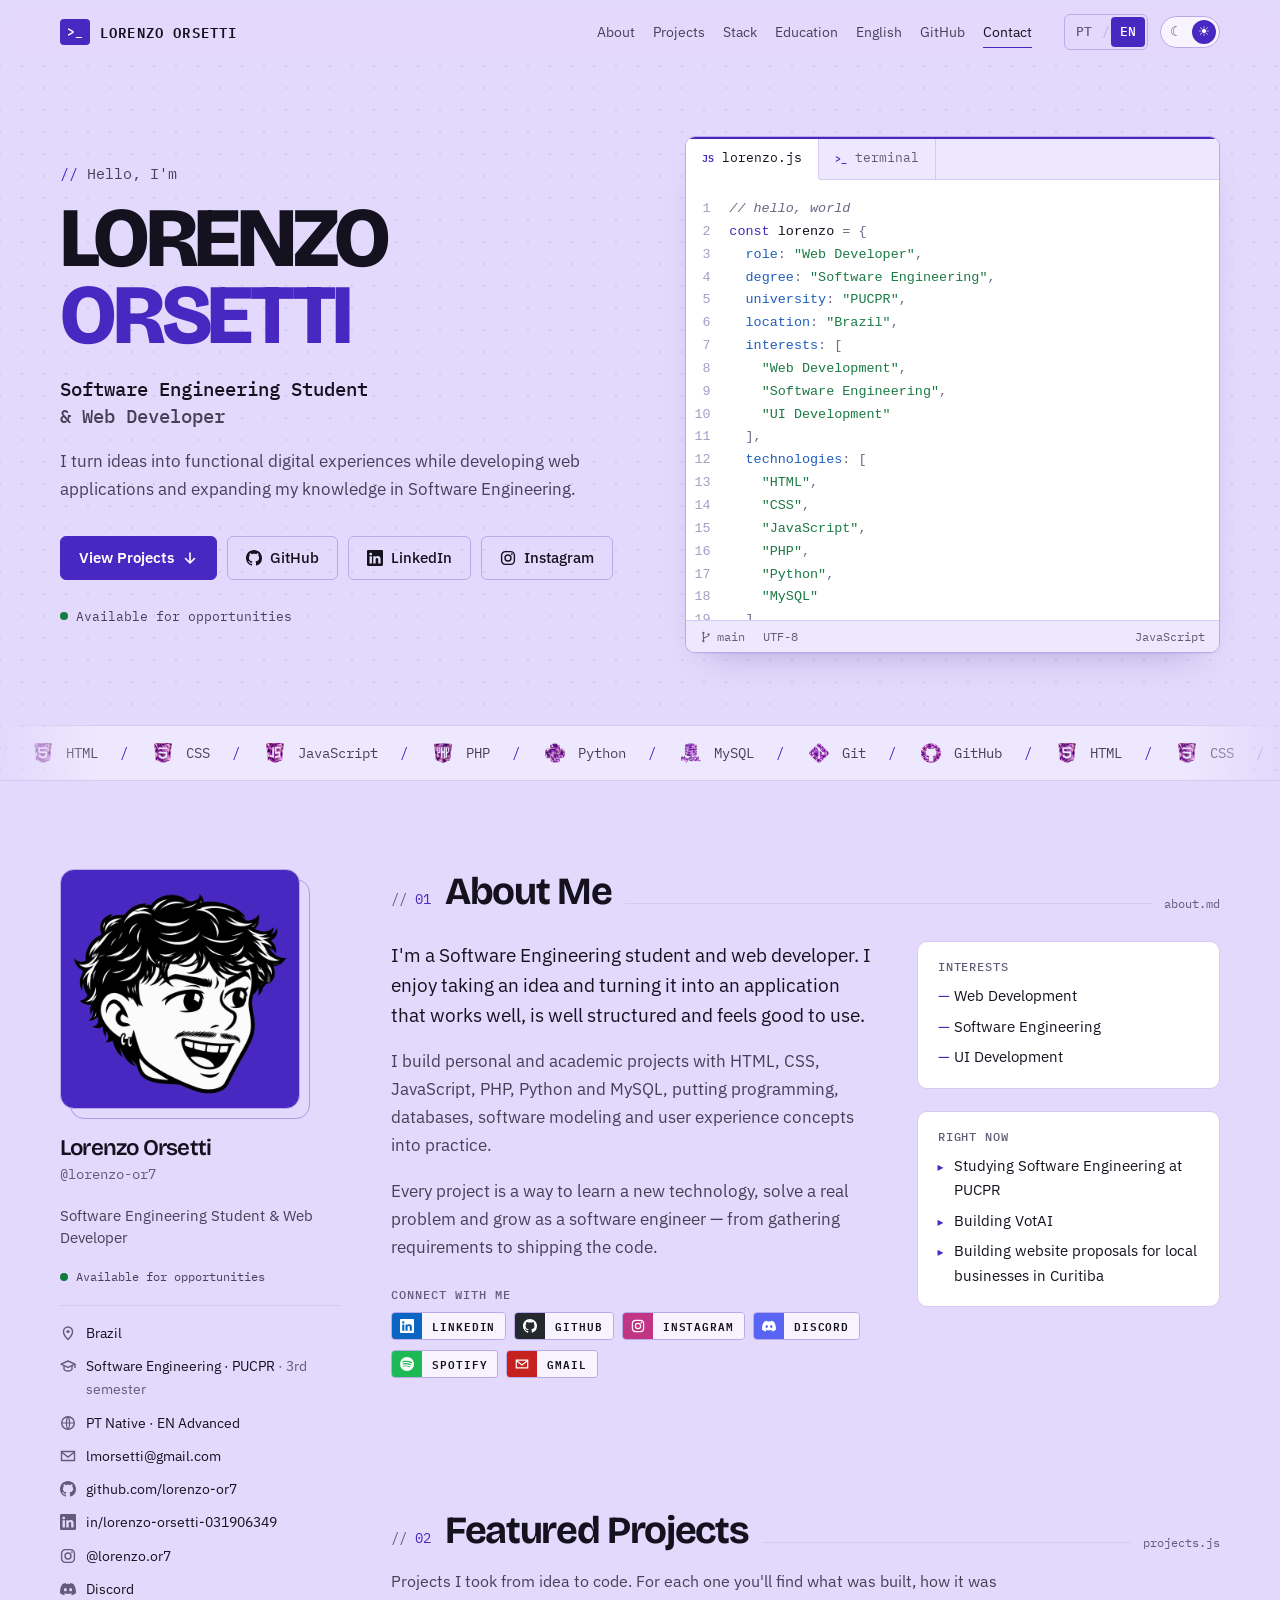
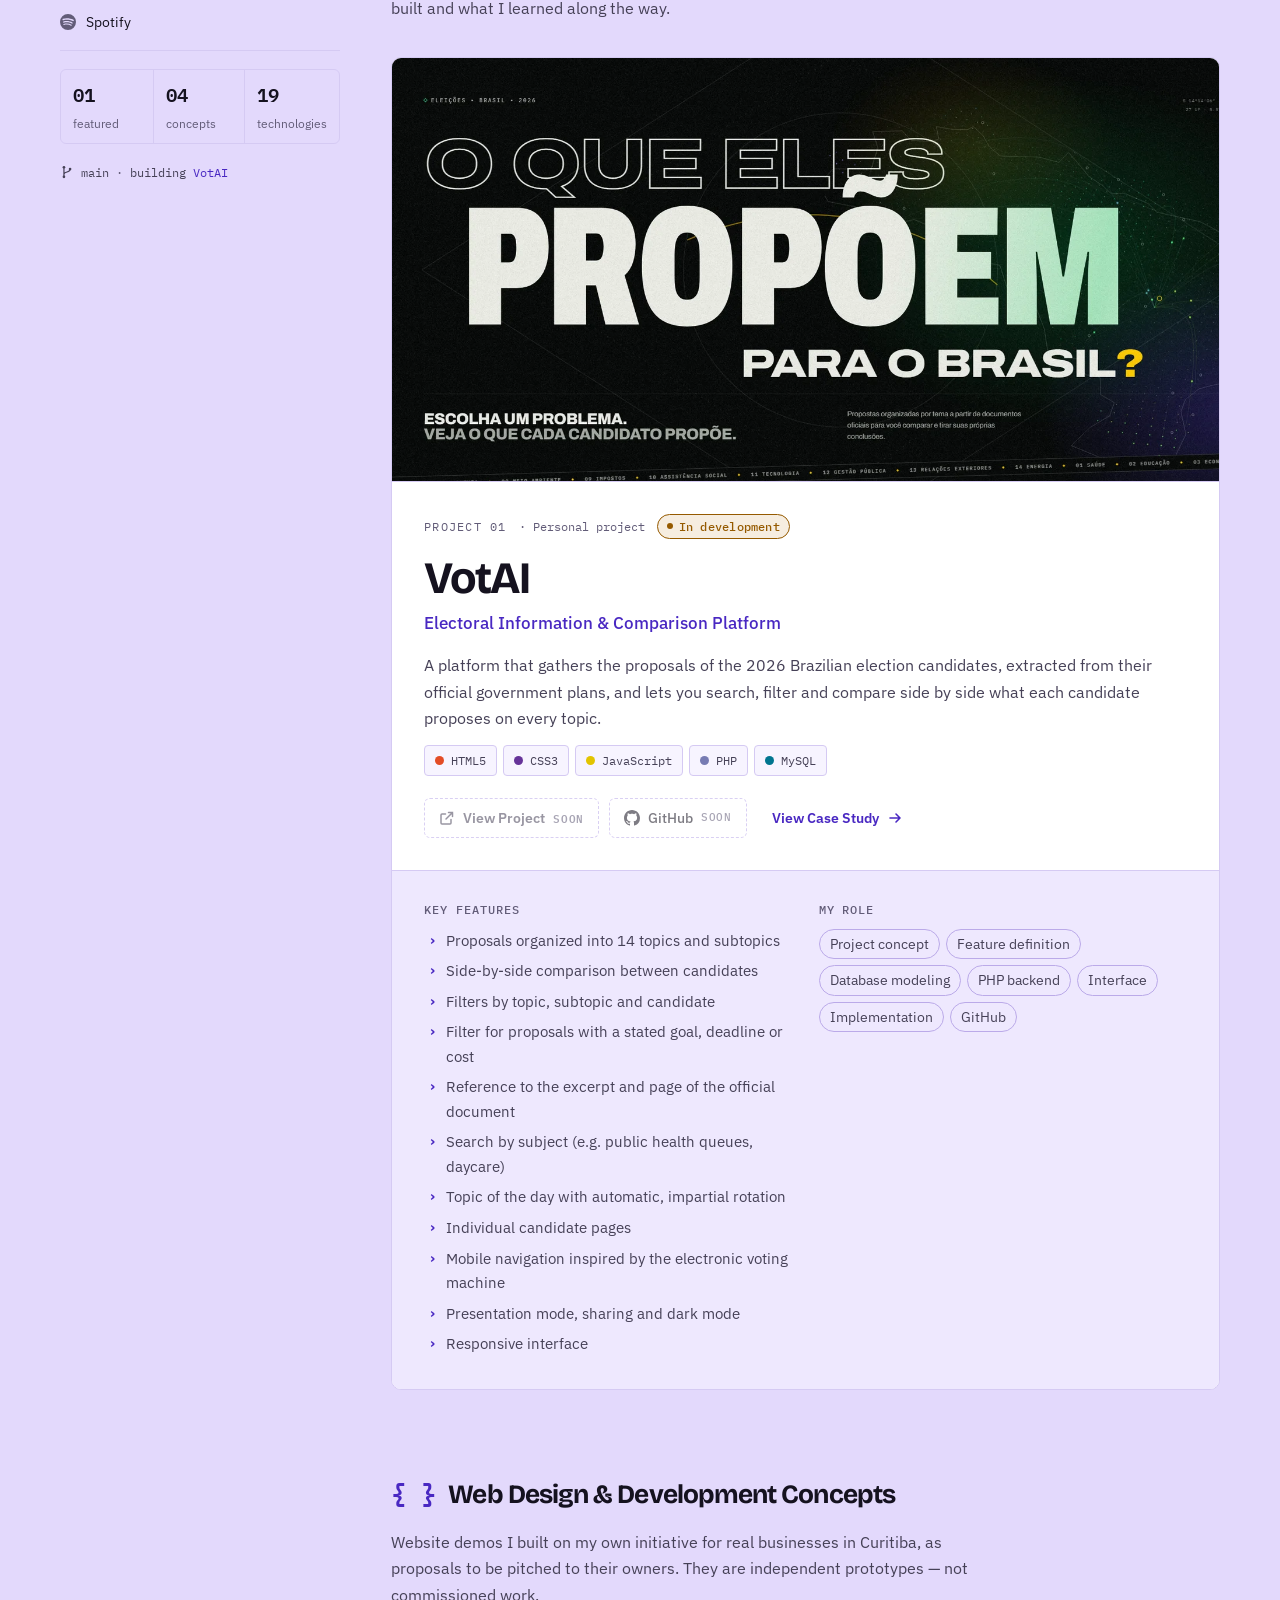
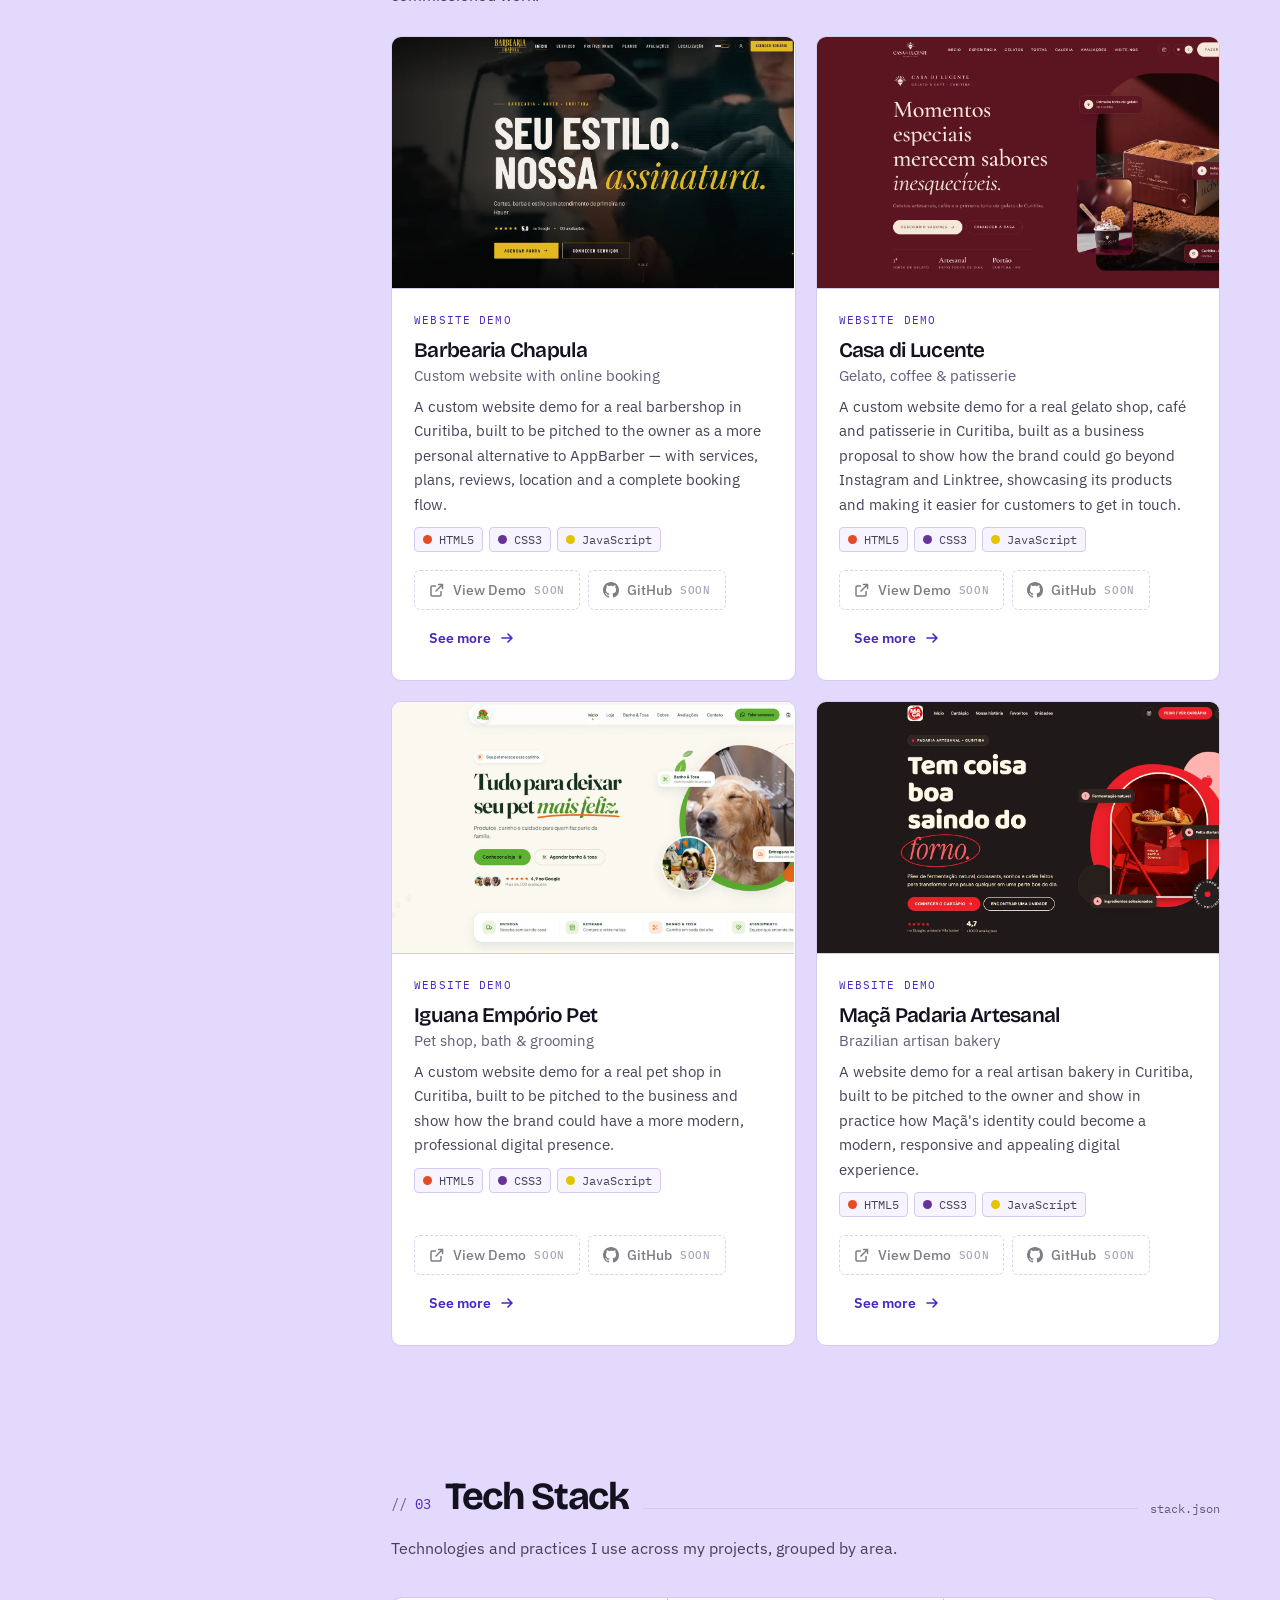
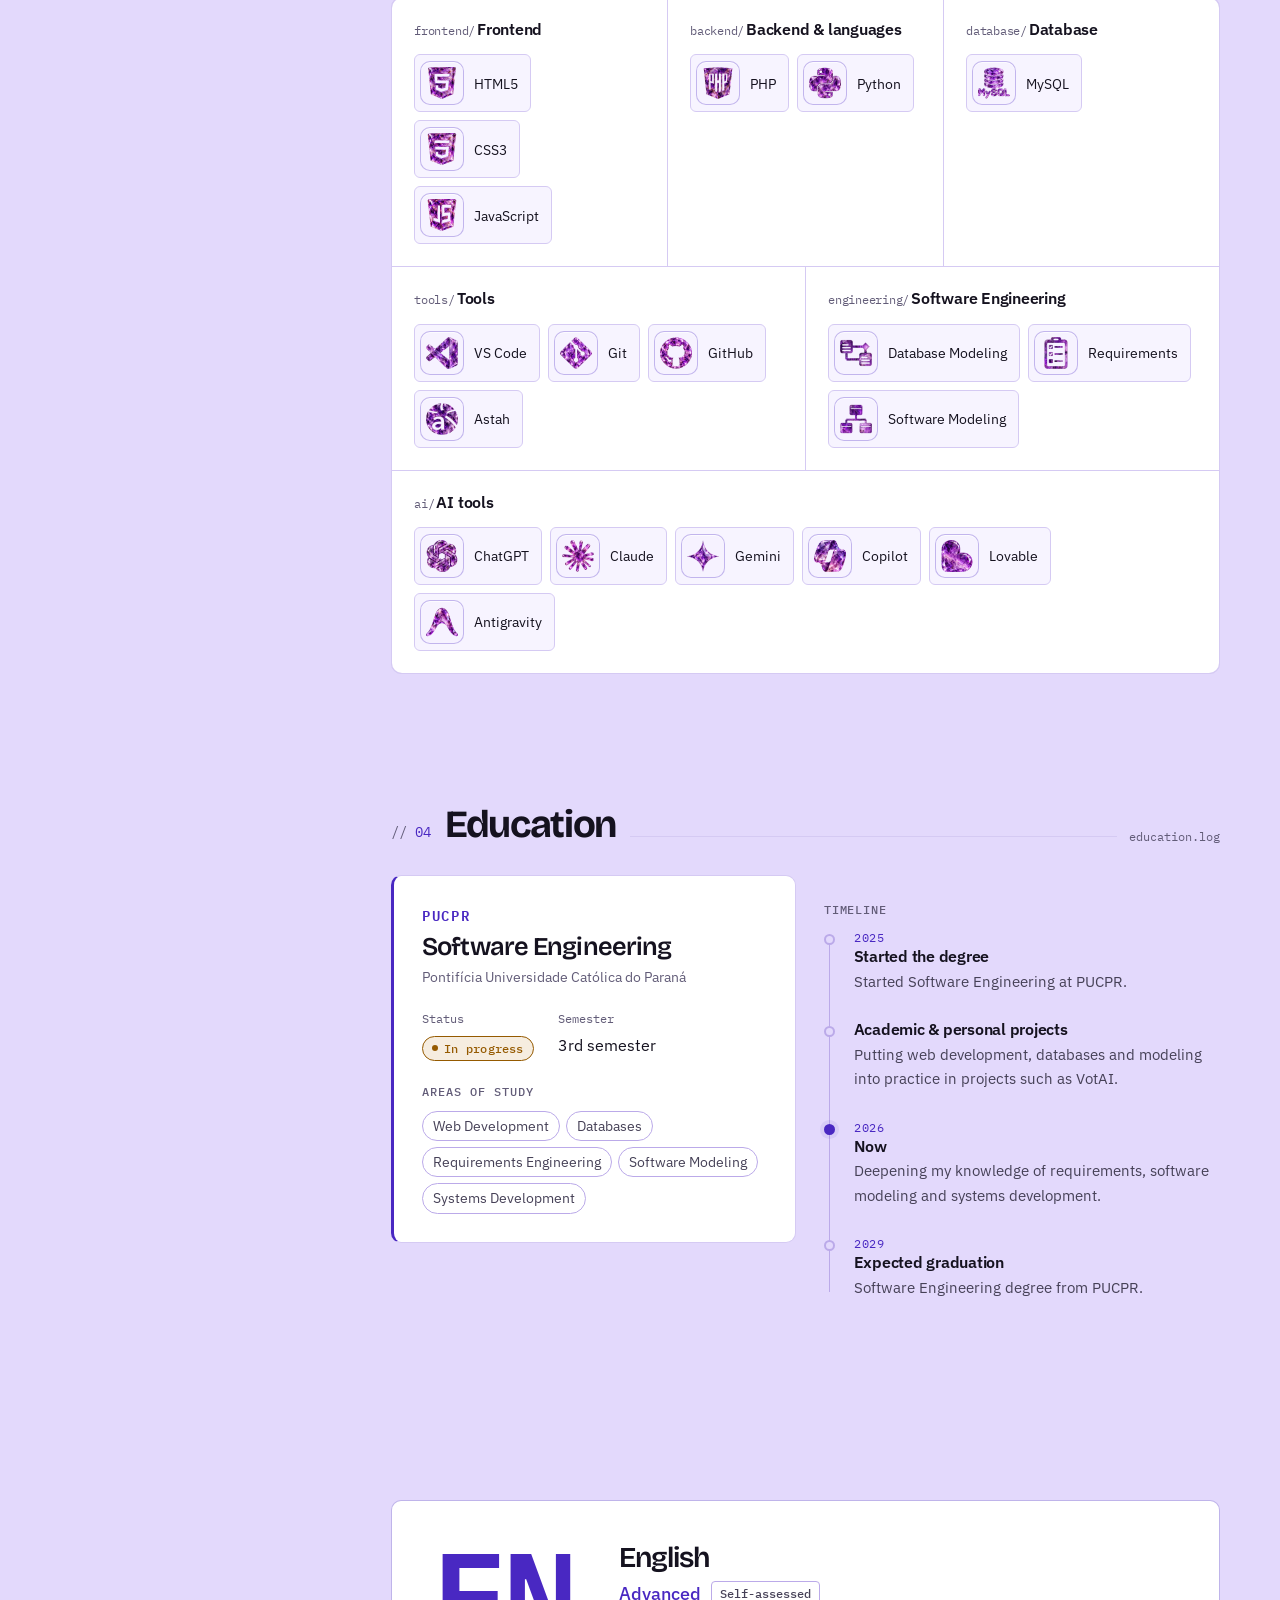
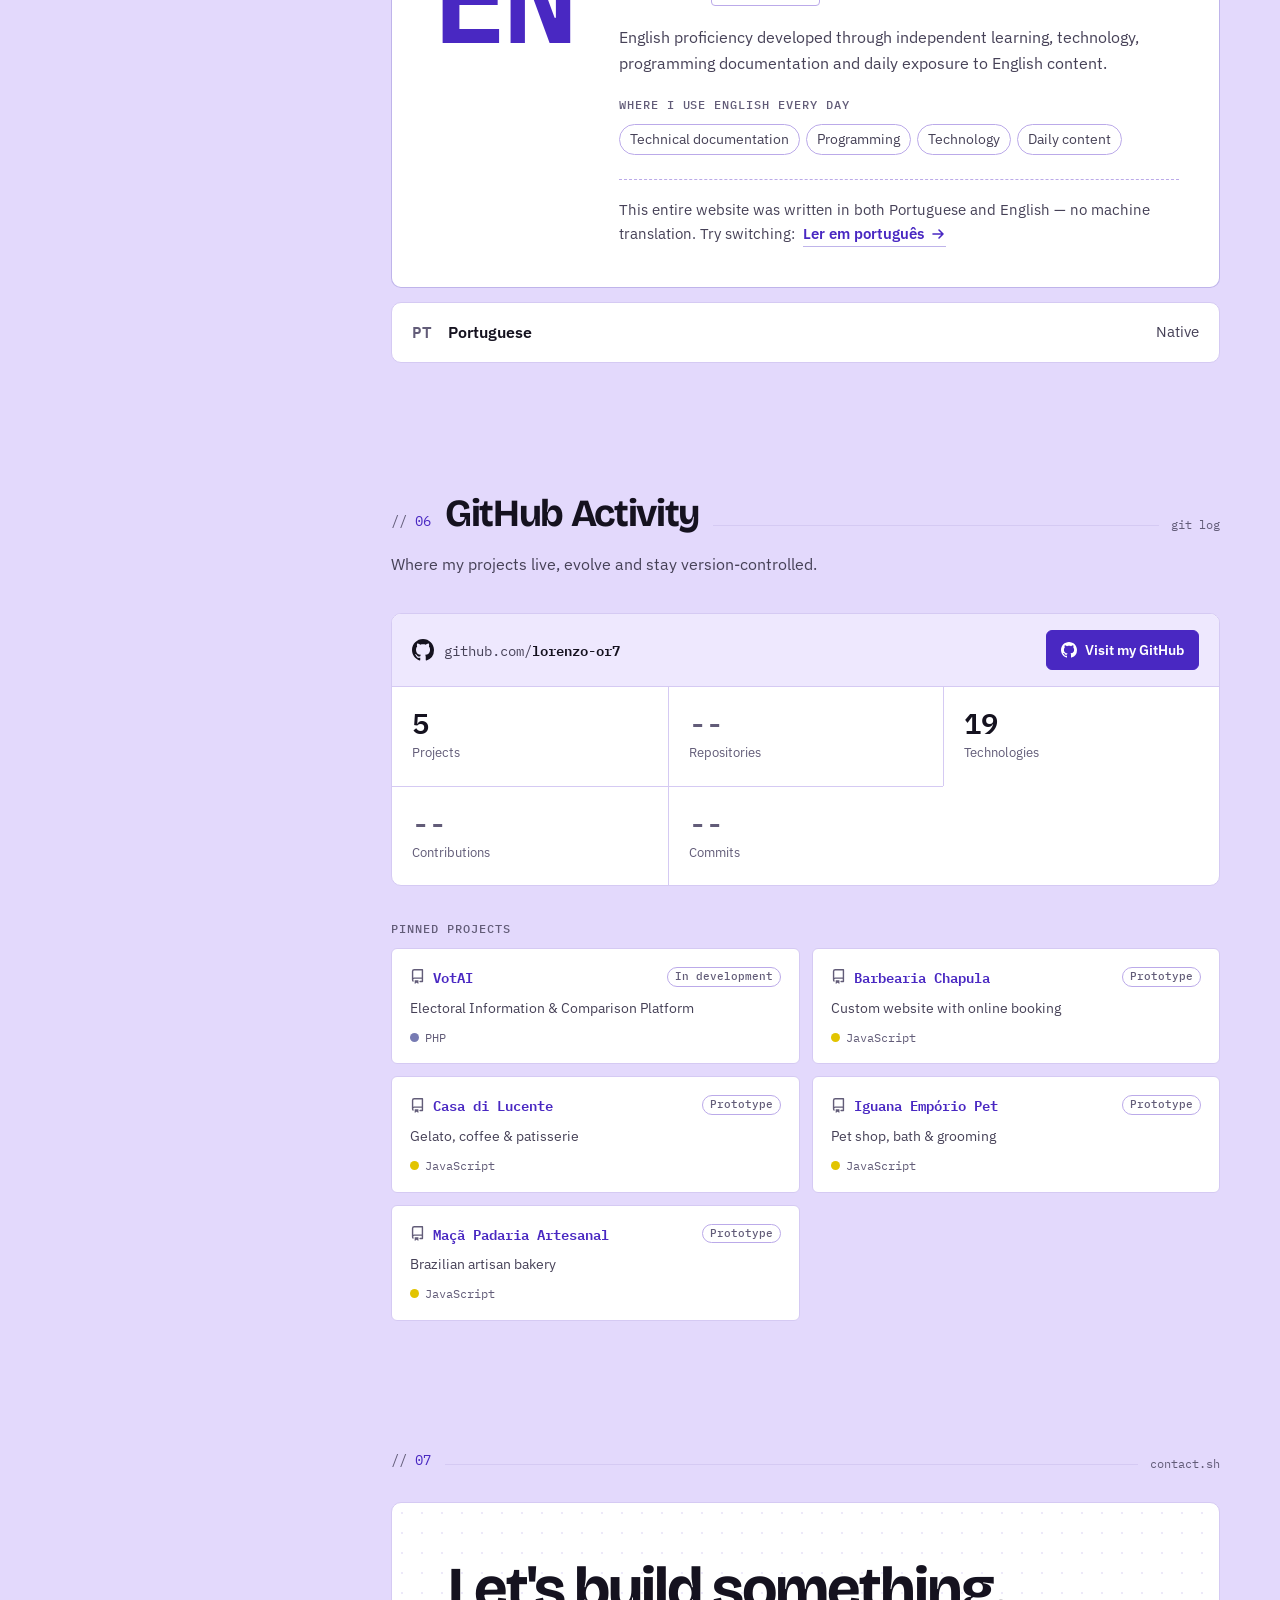
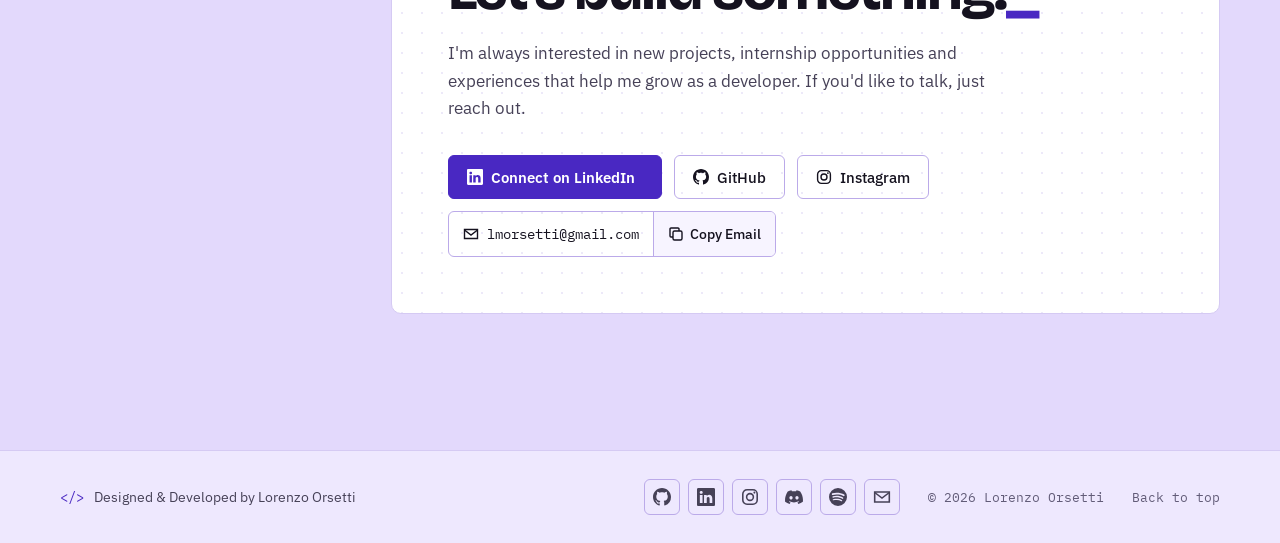
==== index.html @ dcda4816 "Add files via upload" ====
<!DOCTYPE html>
<html lang="en" data-theme="dark">
<head>
  <meta charset="UTF-8">
  <meta name="viewport" content="width=device-width, initial-scale=1">

  <title>Lorenzo Orsetti | Web Developer &amp; Software Engineering Student</title>
  <meta name="description" content="Portfolio of Lorenzo Orsetti, Software Engineering student and web developer focused on building modern web applications.">
  <meta name="author" content="Lorenzo Orsetti">
  <meta name="theme-color" content="#040607">

  <!-- TODO: troque "https://seu-dominio.com/" pelo endereço real do site (ver README → Publicação) -->
  <link rel="canonical" href="https://seu-dominio.com/">

  <!-- Open Graph -->
  <meta property="og:type" content="website">
  <meta property="og:site_name" content="Lorenzo Orsetti">
  <meta property="og:title" content="Lorenzo Orsetti | Web Developer &amp; Software Engineering Student">
  <meta property="og:description" content="Portfolio of Lorenzo Orsetti, Software Engineering student and web developer focused on building modern web applications.">
  <meta property="og:url" content="https://seu-dominio.com/">
  <meta property="og:image" content="https://seu-dominio.com/assets/images/og-image.png">
  <meta property="og:image:width" content="1200">
  <meta property="og:image:height" content="630">
  <meta property="og:locale" content="en_US">
  <meta property="og:locale:alternate" content="pt_BR">

  <!-- Twitter Cards -->
  <meta name="twitter:card" content="summary_large_image">
  <meta name="twitter:title" content="Lorenzo Orsetti | Web Developer &amp; Software Engineering Student">
  <meta name="twitter:description" content="Portfolio of Lorenzo Orsetti, Software Engineering student and web developer focused on building modern web applications.">
  <meta name="twitter:image" content="https://seu-dominio.com/assets/images/og-image.png">

  <!-- Favicon (substitua os arquivos em assets/icons/) -->
  <link rel="icon" href="assets/icons/favicon.svg" type="image/svg+xml">
  <link rel="apple-touch-icon" href="assets/icons/apple-touch-icon.png">

  <!-- Tema e idioma aplicados antes da renderização (evita "flash") -->
  <script>
    (function () {
      var d = document.documentElement, t, l;
      d.classList.add("js");
      try { t = localStorage.getItem("lo-theme"); l = localStorage.getItem("lo-lang"); } catch (e) {}
      if (t !== "light" && t !== "dark") {
        t = window.matchMedia && window.matchMedia("(prefers-color-scheme: light)").matches ? "light" : "dark";
      }
      d.dataset.theme = t;
      if (l !== "pt" && l !== "en") l = (navigator.language || "en").toLowerCase().indexOf("pt") === 0 ? "pt" : "en";
      d.lang = l === "pt" ? "pt-BR" : "en";
    })();
  </script>

  <!-- Fontes: uma única requisição, com display=swap -->
  <link rel="preconnect" href="https://fonts.googleapis.com">
  <link rel="preconnect" href="https://fonts.gstatic.com" crossorigin>
  <link rel="stylesheet" href="https://fonts.googleapis.com/css2?family=Bricolage+Grotesque:opsz,wght@12..96,500..800&family=IBM+Plex+Mono:wght@400;500;600&family=IBM+Plex+Sans:wght@400;500;600;700&display=swap">

  <link rel="stylesheet" href="css/themes.css">
  <link rel="stylesheet" href="css/style.css">
  <link rel="stylesheet" href="css/responsive.css">
</head>

<body>
  <a class="skip-link" href="#main" data-i18n="skip">Skip to content</a>

  <!-- ===================== HEADER ===================== -->
  <header class="site-header" id="top">
    <div class="site-header__inner container">
      <a class="brand" href="#hero" aria-label="Lorenzo Orsetti">
        <span class="brand__prompt" aria-hidden="true">&gt;_</span>
        <span class="brand__name">LORENZO ORSETTI</span>
      </a>

      <nav class="nav" id="site-nav" data-i18n-attr="aria-label:nav.label" aria-label="Main navigation">
        <ul class="nav__list">
          <li><a class="nav__link" href="#about" data-i18n="nav.about">About</a></li>
          <li><a class="nav__link" href="#projects" data-i18n="nav.projects">Projects</a></li>
          <li><a class="nav__link" href="#stack" data-i18n="nav.stack">Stack</a></li>
          <li><a class="nav__link" href="#education" data-i18n="nav.education">Education</a></li>
          <li><a class="nav__link" href="#english" data-i18n="nav.english">English</a></li>
          <li><a class="nav__link" href="#github" data-i18n="nav.github">GitHub</a></li>
          <li><a class="nav__link" href="#contact" data-i18n="nav.contact">Contact</a></li>
        </ul>
      </nav>

      <div class="header-controls">
        <div class="lang-switch" role="group" data-i18n-attr="aria-label:lang.label" aria-label="Language">
          <button type="button" class="lang-switch__btn" data-lang-option="pt" aria-pressed="false" lang="pt-BR">PT</button>
          <span class="lang-switch__sep" aria-hidden="true">/</span>
          <button type="button" class="lang-switch__btn" data-lang-option="en" aria-pressed="true" lang="en">EN</button>
        </div>

        <button type="button" class="theme-toggle" id="theme-toggle" aria-pressed="false" aria-label="Switch to light theme">
          <span class="theme-toggle__track" aria-hidden="true">
            <span class="theme-toggle__icon theme-toggle__icon--moon">☾</span>
            <span class="theme-toggle__icon theme-toggle__icon--sun">☀</span>
            <span class="theme-toggle__thumb"></span>
          </span>
        </button>

        <button type="button" class="menu-toggle" id="menu-toggle" aria-controls="site-nav" aria-expanded="false" data-i18n-attr="aria-label:nav.open" aria-label="Open menu">
          <span class="menu-toggle__bar"></span>
          <span class="menu-toggle__bar"></span>
        </button>
      </div>
    </div>
  </header>

  <main id="main">
    <!-- ===================== HERO ===================== -->
    <section class="hero" id="hero" aria-labelledby="hero-title">
      <div class="container hero__grid">
        <div class="hero__text">
          <p class="hero__hello mono"><span class="accent" aria-hidden="true">//</span> <span data-i18n="hero.hello">Hello, I'm</span></p>
          <h1 class="hero__name" id="hero-title">
            <span>LORENZO</span>
            <span class="hero__name-last">ORSETTI</span>
          </h1>
          <p class="hero__role">
            <span data-i18n="hero.role1">Software Engineering Student</span><br>
            <span class="hero__role-sub" data-i18n="hero.role2">&amp; Web Developer</span>
          </p>
          <p class="hero__lead" data-i18n="hero.lead">I turn ideas into functional digital experiences while developing web applications and expanding my knowledge in Software Engineering.</p>

          <div class="hero__actions">
            <a class="btn btn--primary" href="#projects">
              <span data-i18n="hero.ctaProjects">View Projects</span>
              <svg class="btn__icon" viewBox="0 0 16 16" aria-hidden="true"><path d="M8 3v10M3.5 8.5 8 13l4.5-4.5" fill="none" stroke="currentColor" stroke-width="1.6" stroke-linecap="round" stroke-linejoin="round"/></svg>
            </a>
            <a class="btn btn--ghost" data-link="github" href="#github" target="_blank" rel="noopener noreferrer">
              <svg class="btn__icon" viewBox="0 0 16 16" aria-hidden="true"><use href="#i-github"/></svg>
              GitHub
            </a>
            <a class="btn btn--ghost" data-link="linkedin" href="https://www.linkedin.com/in/lorenzo-orsetti-031906349/" target="_blank" rel="noopener noreferrer">
              <svg class="btn__icon" viewBox="0 0 16 16" aria-hidden="true"><use href="#i-linkedin"/></svg>
              LinkedIn
            </a>
            <a class="btn btn--ghost" data-link="instagram" href="https://www.instagram.com/lorenzo.or7/" target="_blank" rel="noopener noreferrer">
              <svg class="btn__icon" viewBox="0 0 16 16" aria-hidden="true"><use href="#i-instagram"/></svg>
              Instagram
            </a>
          </div>

          <p class="status-pill" data-open-to-work>
            <span class="status-pill__dot" aria-hidden="true"></span>
            <span data-i18n="hero.status">Available for opportunities</span>
          </p>
        </div>

        <!-- Editor / terminal -->
        <div class="editor" role="region" data-i18n-attr="aria-label:hero.editor" aria-label="Code editor">
          <div class="editor__tabs" role="tablist">
            <button type="button" class="editor__tab" role="tab" id="tab-code" aria-controls="panel-code" aria-selected="true">
              <span class="editor__tab-ext">JS</span> lorenzo.js
            </button>
            <button type="button" class="editor__tab" role="tab" id="tab-term" aria-controls="panel-term" aria-selected="false" tabindex="-1">
              <span class="editor__tab-ext">&gt;_</span> <span data-i18n="term.tab">terminal</span>
            </button>
          </div>

          <div class="editor__panel" id="panel-code" role="tabpanel" aria-labelledby="tab-code">
            <pre class="code" aria-label="lorenzo.js"><code id="hero-code"></code></pre>
          </div>

          <div class="editor__panel terminal" id="panel-term" role="tabpanel" aria-labelledby="tab-term" hidden>
            <div class="terminal__out" id="term-out" aria-live="polite"></div>
            <form class="terminal__line" id="term-form" autocomplete="off">
              <label for="term-input" class="terminal__prompt"><span class="accent">lorenzo@portfolio</span>:<span class="terminal__path">~</span>$</label>
              <input id="term-input" class="terminal__input" type="text" spellcheck="false" autocapitalize="off" data-i18n-attr="aria-label:term.input;placeholder:term.input">
            </form>
          </div>

          <div class="editor__status mono" aria-hidden="true">
            <span><svg viewBox="0 0 16 16" class="editor__branch"><use href="#i-branch"/></svg> main</span>
            <span>UTF-8</span>
            <span class="editor__lang">JavaScript</span>
          </div>
        </div>
      </div>

      <div class="marquee" data-i18n-attr="aria-label:hero.marquee" aria-label="Technologies I use" role="region">
        <div class="marquee__track" id="marquee-track"></div>
      </div>
    </section>

    <!-- ===================== LAYOUT: PERFIL + CONTEÚDO ===================== -->
    <div class="container layout">
      <aside class="profile" id="profile" data-i18n-attr="aria-label:profile.label" aria-label="Profile">
        <div class="profile__card" data-reveal>
          <div class="avatar" id="avatar">
            <span class="avatar__initials" aria-hidden="true">LO</span>
          </div>

          <div class="profile__id">
            <p class="profile__name">Lorenzo Orsetti</p>
            <p class="profile__handle mono" id="profile-handle" hidden></p>
          </div>

          <p class="profile__role" id="profile-role"></p>

          <p class="status-pill status-pill--sm" data-open-to-work>
            <span class="status-pill__dot" aria-hidden="true"></span>
            <span data-i18n="hero.status">Available for opportunities</span>
          </p>

          <ul class="profile__facts" id="profile-facts"></ul>

          <ul class="profile__stats" id="profile-stats"></ul>

          <p class="profile__branch mono" id="profile-branch"></p>
        </div>
      </aside>

      <div class="content">
        <!-- ===================== SOBRE ===================== -->
        <section class="section" id="about" aria-labelledby="about-title">
          <header class="section-head" data-reveal>
            <span class="section-head__index">01</span>
            <h2 class="section-head__title" id="about-title" data-i18n="about.title">About Me</h2>
            <span class="section-head__file">about.md</span>
          </header>

          <div class="about" data-reveal>
            <div class="about__text">
              <p data-i18n="about.p1"></p>
              <p data-i18n="about.p2"></p>
              <p data-i18n="about.p3"></p>
              <div class="connect">
                <h3 class="kv-block__title mono" data-i18n="about.connect">Connect with me</h3>
                <ul class="shields" id="about-connect"></ul>
              </div>
            </div>
            <div class="about__side">
              <div class="kv-block">
                <h3 class="kv-block__title mono" data-i18n="about.interests">Interests</h3>
                <ul class="plain-list" id="about-interests"></ul>
              </div>
              <div class="kv-block">
                <h3 class="kv-block__title mono" data-i18n="about.now">Right now</h3>
                <ul class="plain-list plain-list--now" id="about-now"></ul>
              </div>
            </div>
          </div>
        </section>

        <!-- ===================== PROJETOS ===================== -->
        <section class="section" id="projects" aria-labelledby="projects-title">
          <header class="section-head" data-reveal>
            <span class="section-head__index">02</span>
            <h2 class="section-head__title" id="projects-title" data-i18n="projects.title">Featured Projects</h2>
            <span class="section-head__file">projects.js</span>
          </header>
          <p class="section-intro" data-i18n="projects.intro" data-reveal></p>

          <div class="featured-list" id="featured-projects"></div>

          <div class="subsection" id="concepts">
            <header class="subsection__head" data-reveal>
              <h3 class="subsection__title"><span class="accent mono" aria-hidden="true">{ }</span> <span data-i18n="concepts.title">Web Design &amp; Development Concepts</span></h3>
              <p class="section-intro" data-i18n="concepts.intro"></p>
            </header>
            <div class="concept-grid" id="concept-projects"></div>
          </div>
        </section>

        <!-- ===================== STACK ===================== -->
        <section class="section" id="stack" aria-labelledby="stack-title">
          <header class="section-head" data-reveal>
            <span class="section-head__index">03</span>
            <h2 class="section-head__title" id="stack-title" data-i18n="stack.title">Tech Stack</h2>
            <span class="section-head__file">stack.json</span>
          </header>
          <p class="section-intro" data-i18n="stack.intro" data-reveal></p>
          <div class="stack" id="stack-grid"></div>
        </section>

        <!-- ===================== FORMAÇÃO ===================== -->
        <section class="section" id="education" aria-labelledby="education-title">
          <header class="section-head" data-reveal>
            <span class="section-head__index">04</span>
            <h2 class="section-head__title" id="education-title" data-i18n="edu.title">Education</h2>
            <span class="section-head__file">education.log</span>
          </header>
          <div class="education" id="education-content"></div>
        </section>

        <!-- ===================== IDIOMAS / INGLÊS ===================== -->
        <section class="section" id="english" aria-labelledby="english-title">
          <header class="section-head" data-reveal>
            <span class="section-head__index">05</span>
            <h2 class="section-head__title" id="english-title" data-i18n="lang.title">Languages</h2>
            <span class="section-head__file">i18n.config</span>
          </header>
          <div class="languages" id="languages-content"></div>
        </section>

        <!-- ===================== GITHUB ===================== -->
        <section class="section" id="github" aria-labelledby="github-title">
          <header class="section-head" data-reveal>
            <span class="section-head__index">06</span>
            <h2 class="section-head__title" id="github-title" data-i18n="gh.title">GitHub Activity</h2>
            <span class="section-head__file">git log</span>
          </header>
          <p class="section-intro" data-i18n="gh.intro" data-reveal></p>
          <div class="github" id="github-content"></div>
        </section>

        <!-- ===================== CONTATO ===================== -->
        <section class="section section--contact" id="contact" aria-labelledby="contact-title">
          <header class="section-head" data-reveal>
            <span class="section-head__index">07</span>
            <h2 class="visually-hidden" data-i18n="nav.contact">Contact</h2>
            <span class="section-head__file">contact.sh</span>
          </header>
          <div class="contact" data-reveal>
            <p class="contact__title" id="contact-title" data-i18n="contact.title">Let's build something.</p>
            <p class="contact__text" data-i18n="contact.text"></p>
            <div class="contact__links" id="contact-links"></div>
          </div>
        </section>
      </div>
    </div>
  </main>

  <!-- ===================== FOOTER ===================== -->
  <footer class="site-footer">
    <div class="container site-footer__inner">
      <p class="site-footer__credit">
        <span class="mono accent" aria-hidden="true">&lt;/&gt;</span>
        <span data-i18n="footer.credit">Designed &amp; Developed by Lorenzo Orsetti</span>
      </p>
      <ul class="social social--footer" id="footer-social"></ul>
      <p class="site-footer__copy mono">© <span id="year"></span> Lorenzo Orsetti</p>
      <a class="site-footer__top mono" href="#hero" data-i18n="footer.top">Back to top</a>
    </div>
  </footer>

  <!-- ===================== MODAL: ESTUDO DE CASO ===================== -->
  <dialog class="case" id="case-dialog" aria-labelledby="case-title">
    <div class="case__inner" id="case-content"></div>
  </dialog>

  <!-- Ícones SVG reutilizáveis -->
  <svg width="0" height="0" style="position:absolute" aria-hidden="true" focusable="false">
    <symbol id="i-github" viewBox="0 0 16 16"><path fill="currentColor" d="M8 0C3.58 0 0 3.58 0 8c0 3.54 2.29 6.53 5.47 7.59.4.07.55-.17.55-.38 0-.19-.01-.82-.01-1.49-2.01.37-2.53-.49-2.69-.94-.09-.23-.48-.94-.82-1.13-.28-.15-.68-.52-.01-.53.63-.01 1.08.58 1.23.82.72 1.21 1.87.87 2.33.66.07-.52.28-.87.51-1.07-1.78-.2-3.64-.89-3.64-3.95 0-.87.31-1.59.82-2.15-.08-.2-.36-1.02.08-2.12 0 0 .67-.21 2.2.82.64-.18 1.32-.27 2-.27.68 0 1.36.09 2 .27 1.53-1.04 2.2-.82 2.2-.82.44 1.1.16 1.92.08 2.12.51.56.82 1.27.82 2.15 0 3.07-1.87 3.75-3.65 3.95.29.25.54.73.54 1.48 0 1.07-.01 1.93-.01 2.2 0 .21.15.46.55.38A8.01 8.01 0 0 0 16 8c0-4.42-3.58-8-8-8Z"/></symbol>
    <symbol id="i-linkedin" viewBox="0 0 16 16"><path fill="currentColor" d="M0 1.15C0 .52.52 0 1.17 0h13.66C15.48 0 16 .52 16 1.15v13.7c0 .63-.52 1.15-1.17 1.15H1.17C.52 16 0 15.48 0 14.85V1.15Zm4.94 12.24V6.17H2.54v7.22h2.4Zm-1.2-8.2c.84 0 1.36-.56 1.36-1.25-.02-.71-.52-1.25-1.34-1.25-.82 0-1.36.54-1.36 1.25 0 .7.52 1.25 1.33 1.25h.01Zm2.53 8.2h2.4V9.36c0-.22.01-.43.08-.59.17-.43.57-.88 1.23-.88.87 0 1.21.66 1.21 1.63v3.87h2.4V9.25c0-2.22-1.18-3.25-2.76-3.25-1.27 0-1.84.7-2.16 1.2v.02h-.01l.01-.02V6.17h-2.4c.03.68 0 7.22 0 7.22Z"/></symbol>
    <symbol id="i-instagram" viewBox="0 0 16 16"><rect x="1.6" y="1.6" width="12.8" height="12.8" rx="3.8" fill="none" stroke="currentColor" stroke-width="1.4"/><circle cx="8" cy="8" r="3" fill="none" stroke="currentColor" stroke-width="1.4"/><circle cx="11.9" cy="4.1" r="0.9" fill="currentColor"/></symbol>
    <symbol id="i-discord" viewBox="0 0 16 16"><path fill="currentColor" d="M13.55 3.02A13.2 13.2 0 0 0 10.3 2l-.15.3c-.1.2-.2.45-.28.66a12.3 12.3 0 0 0-3.72 0A7 7 0 0 0 5.7 2a13.2 13.2 0 0 0-3.26 1.02C.38 6.13-.18 9.16.1 12.15a13.3 13.3 0 0 0 4.01 2.03c.32-.44.61-.9.86-1.39-.47-.18-.92-.4-1.35-.65l.33-.26a9.4 9.4 0 0 0 8.1 0l.33.26c-.43.25-.88.47-1.35.65.25.49.54.95.86 1.39a13.2 13.2 0 0 0 4.01-2.03c.34-3.47-.57-6.47-2.4-9.13ZM5.35 10.32c-.79 0-1.43-.73-1.43-1.62s.63-1.62 1.43-1.62c.8 0 1.44.73 1.43 1.62 0 .89-.63 1.62-1.43 1.62Zm5.3 0c-.79 0-1.43-.73-1.43-1.62s.63-1.62 1.43-1.62c.8 0 1.44.73 1.43 1.62 0 .89-.63 1.62-1.43 1.62Z"/></symbol>
    <symbol id="i-spotify" viewBox="0 0 16 16"><path fill="currentColor" d="M8 0a8 8 0 1 0 0 16A8 8 0 0 0 8 0Zm3.67 11.54a.5.5 0 0 1-.69.17c-1.88-1.15-4.25-1.41-7.04-.77a.5.5 0 1 1-.22-.97c3.05-.7 5.67-.4 7.78.88.24.14.31.45.17.69Zm.98-2.18a.62.62 0 0 1-.86.2c-2.15-1.32-5.43-1.7-7.97-.93a.63.63 0 0 1-.36-1.2c2.9-.88 6.5-.45 8.98 1.07.3.18.39.57.21.86Zm.08-2.27C10.15 5.56 5.9 5.42 3.44 6.17a.75.75 0 1 1-.44-1.44c2.83-.86 7.53-.69 10.5 1.07a.75.75 0 0 1-.77 1.29Z"/></symbol>
    <symbol id="i-mail" viewBox="0 0 16 16"><path fill="none" stroke="currentColor" stroke-width="1.4" d="M1.5 3.5h13v9h-13z"/><path fill="none" stroke="currentColor" stroke-width="1.4" d="m1.5 4 6.5 5 6.5-5"/></symbol>
    <symbol id="i-branch" viewBox="0 0 16 16"><path fill="none" stroke="currentColor" stroke-width="1.4" d="M4.5 2.5v11M4.5 10.5c0-3 7-2 7-5"/><circle cx="4.5" cy="2.5" r="1.5" fill="currentColor"/><circle cx="4.5" cy="13.5" r="1.5" fill="currentColor"/><circle cx="11.5" cy="4.5" r="1.5" fill="currentColor"/></symbol>
    <symbol id="i-external" viewBox="0 0 16 16"><path fill="none" stroke="currentColor" stroke-width="1.5" stroke-linecap="round" d="M9.5 2.5h4v4M13.5 2.5 7 9M12 9.5v3.5a1 1 0 0 1-1 1H3a1 1 0 0 1-1-1V5a1 1 0 0 1 1-1h3.5"/></symbol>
    <symbol id="i-arrow" viewBox="0 0 16 16"><path fill="none" stroke="currentColor" stroke-width="1.6" stroke-linecap="round" stroke-linejoin="round" d="M3 8h10M9 4l4 4-4 4"/></symbol>
    <symbol id="i-copy" viewBox="0 0 16 16"><rect x="5" y="5" width="9" height="9" rx="1.5" fill="none" stroke="currentColor" stroke-width="1.4"/><path fill="none" stroke="currentColor" stroke-width="1.4" d="M11 5V3a1 1 0 0 0-1-1H3a1 1 0 0 0-1 1v7a1 1 0 0 0 1 1h2"/></symbol>
    <symbol id="i-check" viewBox="0 0 16 16"><path fill="none" stroke="currentColor" stroke-width="1.8" stroke-linecap="round" stroke-linejoin="round" d="m3 8.5 3.2 3L13 4.5"/></symbol>
    <symbol id="i-close" viewBox="0 0 16 16"><path fill="none" stroke="currentColor" stroke-width="1.6" stroke-linecap="round" d="M3.5 3.5l9 9M12.5 3.5l-9 9"/></symbol>
    <symbol id="i-repo" viewBox="0 0 16 16"><path fill="currentColor" d="M2 2.5A2.5 2.5 0 0 1 4.5 0h8.75a.75.75 0 0 1 .75.75v12.5a.75.75 0 0 1-.75.75h-2.5a.75.75 0 0 1 0-1.5h1.75v-2h-8a1 1 0 0 0-.71 1.71.75.75 0 0 1-1.07 1.05A2.5 2.5 0 0 1 2 11.5Zm10.5-1h-8a1 1 0 0 0-1 1v6.71A2.5 2.5 0 0 1 4.5 9h8ZM5 12.25a.25.25 0 0 1 .25-.25h3.5a.25.25 0 0 1 .25.25v3.25a.25.25 0 0 1-.4.2l-1.45-1.09a.25.25 0 0 0-.3 0L5.4 15.7a.25.25 0 0 1-.4-.2Z"/></symbol>
    <symbol id="i-pin" viewBox="0 0 16 16"><path fill="none" stroke="currentColor" stroke-width="1.4" d="M8 14.5s4.5-4.2 4.5-8a4.5 4.5 0 0 0-9 0c0 3.8 4.5 8 4.5 8Z"/><circle cx="8" cy="6.5" r="1.6" fill="currentColor"/></symbol>
    <symbol id="i-cap" viewBox="0 0 16 16"><path fill="none" stroke="currentColor" stroke-width="1.4" stroke-linejoin="round" d="M8 3 1 6.2 8 9.4l7-3.2L8 3Z"/><path fill="none" stroke="currentColor" stroke-width="1.4" d="M4 7.7v3.3c0 .9 1.8 2 4 2s4-1.1 4-2V7.7M15 6.2V10"/></symbol>
    <symbol id="i-globe" viewBox="0 0 16 16"><circle cx="8" cy="8" r="6.3" fill="none" stroke="currentColor" stroke-width="1.4"/><path fill="none" stroke="currentColor" stroke-width="1.2" d="M1.8 8h12.4M8 1.7c-2.2 2.4-2.2 10.2 0 12.6M8 1.7c2.2 2.4 2.2 10.2 0 12.6"/></symbol>
    <symbol id="i-play" viewBox="0 0 16 16"><path fill="currentColor" d="M5 3.2v9.6a.5.5 0 0 0 .77.42l7.4-4.8a.5.5 0 0 0 0-.84l-7.4-4.8A.5.5 0 0 0 5 3.2Z"/></symbol>
  </svg>

  <!-- Scripts (ordem importa: dados → idioma → tema → módulos → main) -->
  <script src="js/data.js" defer></script>
  <script src="js/language.js" defer></script>
  <script src="js/theme.js" defer></script>
  <script src="js/utils.js" defer></script>
  <script src="js/projects.js" defer></script>
  <script src="js/github.js" defer></script>
  <script src="js/main.js" defer></script>
</body>
</html>
---- css/themes.css ----
/* =============================================================
   themes.css — tokens de cor dos temas escuro e claro
   -------------------------------------------------------------
   Todas as cores do site vêm destas variáveis. Para ajustar a
   paleta, altere apenas este arquivo.
   ============================================================= */

:root,
:root[data-theme="dark"] {
  color-scheme: dark;

  --bg:            #040607;
  --bg-2:          #0B0D10;
  --surface:       #101217;
  --surface-2:     #161920;
  --surface-3:     #1C2029;
  --border:        #1F232B;
  --border-strong: #2E333D;

  --text:   #EEEDF2;
  --text-2: #A7ABB4;
  --text-3: #80858F;

  --accent:       #BF40FA;
  --accent-hover: #CD68FB;
  --accent-ink:   #D28BFC;              /* accent para texto pequeno */
  --accent-soft:  rgba(191, 64, 250, 0.10);
  --accent-line:  rgba(191, 64, 250, 0.38);
  --on-accent:    #0B0412;

  --ok:      #3DDC84;
  --ok-soft: rgba(61, 220, 132, 0.12);
  --warn:    #F2B84B;
  --warn-soft: rgba(242, 184, 75, 0.12);

  --grid-dot: rgba(255, 255, 255, 0.055);
  --shadow:   0 1px 0 rgba(255, 255, 255, 0.03) inset, 0 20px 40px -24px rgba(0, 0, 0, 0.8);
  --overlay:  rgba(2, 3, 4, 0.72);

  /* Editor de código */
  --code-bg:    #0A0C0F;
  --code-gutter:#4A4F59;
  --tk-kw:   #BF40FA;
  --tk-var:  #F3F2F7;
  --tk-prop: #8DB9FF;
  --tk-str:  #B8E68A;
  --tk-bool: #F7A76C;
  --tk-pun:  #7D828C;
  --tk-com:  #858A94;

  /* Gráfico de contribuições (sequencial, uma cor) */
  --heat-0: #14161C;
  --heat-1: #3D1E52;
  --heat-2: #6A2A93;
  --heat-3: #9636CB;
  --heat-4: #C85BFB;
}

:root[data-theme="light"] {
  color-scheme: light;

  --bg:            #E3D9FC;
  --bg-2:          #EEE8FE;
  --surface:       #FFFFFF;
  --surface-2:     #F7F4FF;
  --surface-3:     #EEE9FD;
  --border:        #D5CAF3;
  --border-strong: #BBAAE9;

  --text:   #15121F;
  --text-2: #464157;
  --text-3: #625C78;

  --accent:       #4928C2;
  --accent-hover: #3A1EA4;
  --accent-ink:   #4928C2;
  --accent-soft:  rgba(73, 40, 194, 0.08);
  --accent-line:  rgba(73, 40, 194, 0.35);
  --on-accent:    #FFFFFF;

  --ok:      #117A3E;
  --ok-soft: rgba(17, 122, 62, 0.10);
  --warn:    #955A00;
  --warn-soft: rgba(176, 108, 0, 0.12);

  --grid-dot: rgba(73, 40, 194, 0.10);
  --shadow:   0 1px 2px rgba(40, 20, 110, 0.06), 0 18px 36px -24px rgba(40, 20, 110, 0.35);
  --overlay:  rgba(30, 18, 70, 0.45);

  --code-bg:    #FFFFFF;
  --code-gutter:#A69DC4;
  --tk-kw:   #4928C2;
  --tk-var:  #15121F;
  --tk-prop: #1F5FBF;
  --tk-str:  #1B7A45;
  --tk-bool: #B4530A;
  --tk-pun:  #6F6888;
  --tk-com:  #6B6585;

  --heat-0: #EEE9FB;
  --heat-1: #C9BCF3;
  --heat-2: #9A83E6;
  --heat-3: #6A4AD4;
  --heat-4: #3A1EA4;
}

/* Transição suave apenas durante a troca de tema */
.theme-transition,
.theme-transition *,
.theme-transition *::before,
.theme-transition *::after {
  transition: background-color 0.4s ease, border-color 0.4s ease, color 0.3s ease, fill 0.3s ease !important;
}

@media (prefers-reduced-motion: reduce) {
  .theme-transition,
  .theme-transition *,
  .theme-transition *::before,
  .theme-transition *::after { transition: none !important; }
}
---- css/style.css ----
/* =============================================================
   style.css — estilos base e componentes
   -------------------------------------------------------------
   1. Base            7. Perfil lateral      13. Idiomas
   2. Utilitários     8. Seções              14. GitHub
   3. Botões / tags   9. Sobre               15. Contato / footer
   4. Header         10. Projetos            16. Modal (case study)
   5. Hero / editor  11. Stack               17. Animações / cursor
   6. Marquee        12. Formação
   ============================================================= */

/* ---------- 1. Base ---------- */
*,
*::before,
*::after { box-sizing: border-box; }

:root {
  --font-sans: "IBM Plex Sans", system-ui, -apple-system, "Segoe UI", Roboto, sans-serif;
  --font-display: "Bricolage Grotesque", var(--font-sans);
  --font-mono: "IBM Plex Mono", ui-monospace, "SFMono-Regular", Menlo, Consolas, monospace;
  --header-h: 64px;
  --container: 1240px;
  --gutter: clamp(16px, 4vw, 40px);
  --radius: 10px;
  --radius-sm: 6px;
  --ease: cubic-bezier(0.2, 0.7, 0.2, 1);
}

html {
  scroll-behavior: smooth;
  scroll-padding-top: calc(var(--header-h) + 20px);
  -webkit-text-size-adjust: 100%;
}

body {
  margin: 0;
  background: var(--bg);
  color: var(--text);
  font-family: var(--font-sans);
  font-size: 1rem;
  line-height: 1.65;
  -webkit-font-smoothing: antialiased;
  text-rendering: optimizeLegibility;
  overflow-x: hidden;
}

img, video, svg { display: block; max-width: 100%; }
img, video { height: auto; }

h1, h2, h3, h4 { margin: 0; line-height: 1.15; font-weight: 600; letter-spacing: -0.015em; }
p { margin: 0; }
ul, ol { margin: 0; padding: 0; list-style: none; }
dl, dd { margin: 0; }
button { font: inherit; color: inherit; cursor: pointer; }
input { font: inherit; }

a { color: inherit; text-decoration: none; }

::selection { background: var(--accent); color: var(--on-accent); }

:focus { outline: none; }
:focus-visible {
  outline: 2px solid var(--accent);
  outline-offset: 3px;
  border-radius: 4px;
}

/* ---------- 2. Utilitários ---------- */
.container {
  width: 100%;
  max-width: var(--container);
  margin-inline: auto;
  padding-inline: var(--gutter);
}

.mono { font-family: var(--font-mono); }
.accent { color: var(--accent-ink); }
.muted { color: var(--text-3); }

.visually-hidden {
  position: absolute !important;
  width: 1px; height: 1px;
  padding: 0; margin: -1px;
  overflow: hidden; clip: rect(0 0 0 0);
  white-space: nowrap; border: 0;
}

.skip-link {
  position: fixed;
  top: 12px; left: 12px;
  z-index: 200;
  padding: 10px 16px;
  background: var(--accent);
  color: var(--on-accent);
  font-weight: 600;
  border-radius: var(--radius-sm);
  transform: translateY(-160%);
  transition: transform 0.2s;
}
.skip-link:focus-visible { transform: none; }

.icon { width: 18px; height: 18px; flex: none; }
.icon--sm { width: 14px; height: 14px; display: inline-block; vertical-align: -2px; }

/* ---------- 3. Botões, tags, chips, status ---------- */
.btn {
  --btn-bg: transparent;
  --btn-fg: var(--text);
  --btn-bd: var(--border-strong);
  display: inline-flex;
  align-items: center;
  justify-content: center;
  gap: 8px;
  min-height: 44px;
  padding: 0 18px;
  background: var(--btn-bg);
  color: var(--btn-fg);
  border: 1px solid var(--btn-bd);
  border-radius: var(--radius-sm);
  font-size: 0.94rem;
  font-weight: 500;
  line-height: 1;
  white-space: nowrap;
  transition: background-color 0.2s, border-color 0.2s, color 0.2s, transform 0.2s var(--ease);
}
.btn__icon { width: 16px; height: 16px; flex: none; }

.btn--primary { --btn-bg: var(--accent); --btn-fg: var(--on-accent); --btn-bd: var(--accent); font-weight: 600; }
.btn--primary:hover { --btn-bg: var(--accent-hover); --btn-bd: var(--accent-hover); }

.btn--ghost:hover { --btn-bd: var(--accent-line); --btn-bg: var(--accent-soft); }

.btn--text { --btn-bd: transparent; padding-inline: 4px; color: var(--accent-ink); font-weight: 600; }
.btn--text .btn__icon { transition: transform 0.2s var(--ease); }
.btn--text:hover .btn__icon { transform: translateX(3px); }

.btn:not(.is-disabled):active { transform: translateY(1px); }

.btn--sm { min-height: 40px; padding: 0 14px; font-size: 0.875rem; }

.btn.is-disabled {
  opacity: 0.55;
  cursor: not-allowed;
  border-style: dashed;
}
.btn.btn--primary.is-disabled { --btn-bg: transparent; --btn-fg: var(--text-2); --btn-bd: var(--border-strong); }
.btn__soon {
  font-style: normal;
  font-family: var(--font-mono);
  font-size: 0.7rem;
  text-transform: uppercase;
  letter-spacing: 0.06em;
  color: var(--text-3);
}

.link-btn {
  display: inline-flex;
  align-items: center;
  gap: 6px;
  padding: 0;
  background: none;
  border: 0;
  color: var(--accent-ink);
  font-weight: 600;
  border-bottom: 1px solid var(--accent-line);
}
.link-btn:hover { border-bottom-color: var(--accent); }

/* Tags estilo GitHub */
.tags { display: flex; flex-wrap: wrap; gap: 6px; }
.tag {
  display: inline-flex;
  align-items: center;
  gap: 7px;
  padding: 4px 10px;
  font-family: var(--font-mono);
  font-size: 0.78rem;
  color: var(--text-2);
  background: var(--surface-2);
  border: 1px solid var(--border);
  border-radius: 4px;
}
.tag__dot {
  width: 9px; height: 9px;
  border-radius: 50%;
  background: var(--dot, var(--text-3));
  flex: none;
}
.tag__count { color: var(--text-3); }
.tags--sm .tag { padding: 2px 8px; font-size: 0.72rem; }

.chips { display: flex; flex-wrap: wrap; gap: 6px; }
.chips li {
  padding: 3px 10px;
  font-size: 0.85rem;
  color: var(--text-2);
  border: 1px solid var(--border-strong);
  border-radius: 999px;
}

.checklist { display: grid; gap: 6px; }
.checklist li {
  position: relative;
  padding-left: 22px;
  color: var(--text-2);
  font-size: 0.93rem;
}
.checklist li::before {
  content: "›";
  position: absolute; left: 4px; top: -1px;
  font-family: var(--font-mono);
  font-weight: 600;
  color: var(--accent-ink);
}

.numbered { counter-reset: n; display: grid; gap: 10px; }
.numbered li {
  counter-increment: n;
  position: relative;
  padding-left: 36px;
  color: var(--text-2);
}
.numbered li::before {
  content: counter(n, decimal-leading-zero);
  position: absolute; left: 0; top: 1px;
  font-family: var(--font-mono);
  font-size: 0.8rem;
  color: var(--accent-ink);
}

.status {
  display: inline-flex;
  align-items: center;
  gap: 6px;
  padding: 2px 9px;
  font-family: var(--font-mono);
  font-size: 0.72rem;
  font-weight: 500;
  letter-spacing: 0.02em;
  border-radius: 999px;
  border: 1px solid currentColor;
  white-space: nowrap;
}
.status__dot { width: 6px; height: 6px; border-radius: 50%; background: currentColor; }
.status--in-progress { color: var(--warn); background: var(--warn-soft); }
.status--completed   { color: var(--ok);   background: var(--ok-soft); }
.status--prototype,
.status--concept     { color: var(--accent-ink); background: var(--accent-soft); }

.status-pill {
  display: inline-flex;
  align-items: center;
  gap: 8px;
  font-family: var(--font-mono);
  font-size: 0.8rem;
  color: var(--text-2);
}
.status-pill[hidden] { display: none; }
.status-pill__dot {
  position: relative;
  width: 8px; height: 8px;
  border-radius: 50%;
  background: var(--ok);
}
.status-pill__dot::after {
  content: "";
  position: absolute; inset: -4px;
  border-radius: 50%;
  border: 1px solid var(--ok);
  opacity: 0;
  animation: ping 2.6s ease-out infinite;
}
.status-pill--sm { font-size: 0.75rem; }

@keyframes ping {
  0%   { transform: scale(0.6); opacity: 0.7; }
  80%, 100% { transform: scale(1.5); opacity: 0; }
}

/* ---------- 4. Header ---------- */
.site-header {
  position: fixed;
  inset: 0 0 auto 0;
  z-index: 100;
  height: var(--header-h);
  background: color-mix(in srgb, var(--bg) 82%, transparent);
  -webkit-backdrop-filter: saturate(140%) blur(10px);
  backdrop-filter: saturate(140%) blur(10px);
  border-bottom: 1px solid transparent;
  transition: border-color 0.25s, background-color 0.25s;
}
.site-header.is-scrolled { border-bottom-color: var(--border); }

.site-header__inner {
  height: 100%;
  display: flex;
  align-items: center;
  gap: 24px;
}

.brand {
  display: inline-flex;
  align-items: center;
  gap: 10px;
  font-family: var(--font-mono);
  font-weight: 600;
  font-size: 0.9rem;
  letter-spacing: 0.08em;
  white-space: nowrap;
}
.brand__prompt {
  display: inline-grid;
  place-items: center;
  width: 30px; height: 26px;
  font-size: 0.8rem;
  letter-spacing: 0;
  color: var(--on-accent);
  background: var(--accent);
  border-radius: 4px;
}

.nav { margin-left: auto; }
.nav__list { display: flex; gap: 2px; }
.nav__link {
  position: relative;
  display: block;
  padding: 8px 10px;
  font-size: 0.9rem;
  color: var(--text-2);
  transition: color 0.2s;
}
.nav__link::after {
  content: "";
  position: absolute;
  left: 10px; right: 10px; bottom: 3px;
  height: 1.5px;
  background: var(--accent);
  transform: scaleX(0);
  transform-origin: left;
  transition: transform 0.3s var(--ease);
}
.nav__link:hover,
.nav__link.is-active { color: var(--text); }
.nav__link:hover::after,
.nav__link.is-active::after { transform: scaleX(1); }

.header-controls { display: flex; align-items: center; gap: 12px; }

/* PT / EN */
.lang-switch {
  display: inline-flex;
  align-items: center;
  font-family: var(--font-mono);
  font-size: 0.8rem;
  border: 1px solid var(--border-strong);
  border-radius: var(--radius-sm);
  padding: 2px;
}
.lang-switch__btn {
  min-width: 34px;
  height: 30px;
  padding: 0 6px;
  background: none;
  border: 0;
  border-radius: 4px;
  color: var(--text-3);
  font-weight: 500;
  transition: color 0.2s, background-color 0.2s;
}
.lang-switch__btn:hover { color: var(--text); }
.lang-switch__btn[aria-pressed="true"] { color: var(--on-accent); background: var(--accent); }
.lang-switch__sep { color: var(--border-strong); padding: 0 1px; }

/* Botão de tema */
.theme-toggle {
  padding: 0;
  background: none;
  border: 0;
  border-radius: 999px;
}
.theme-toggle__track {
  position: relative;
  display: flex;
  align-items: center;
  justify-content: space-between;
  width: 60px; height: 32px;
  padding: 0 9px;
  background: var(--surface-2);
  border: 1px solid var(--border-strong);
  border-radius: 999px;
  transition: border-color 0.2s;
}
.theme-toggle:hover .theme-toggle__track { border-color: var(--accent-line); }
.theme-toggle__icon {
  position: relative;
  z-index: 1;
  font-size: 0.85rem;
  line-height: 1;
  color: var(--text-3);
  transition: color 0.3s;
}
.theme-toggle__thumb {
  position: absolute;
  top: 3px; left: 3px;
  width: 24px; height: 24px;
  border-radius: 50%;
  background: var(--accent);
  transition: transform 0.4s var(--ease);
}
[data-theme="dark"] .theme-toggle__icon--moon,
[data-theme="light"] .theme-toggle__icon--sun { color: var(--on-accent); }
[data-theme="light"] .theme-toggle__thumb { transform: translateX(28px); }

/* Hamburger (visível só em telas menores — ver responsive.css) */
.menu-toggle {
  display: none;
  position: relative;
  width: 44px; height: 44px;
  padding: 0;
  background: none;
  border: 1px solid var(--border-strong);
  border-radius: var(--radius-sm);
}
.menu-toggle__bar {
  position: absolute;
  left: 12px; right: 12px;
  height: 1.6px;
  background: var(--text);
  transition: transform 0.3s var(--ease), top 0.3s var(--ease);
}
.menu-toggle__bar:first-child { top: 17px; }
.menu-toggle__bar:last-child  { top: 25px; right: 18px; }
.nav-open .menu-toggle__bar:first-child { top: 21px; transform: rotate(45deg); }
.nav-open .menu-toggle__bar:last-child  { top: 21px; right: 12px; transform: rotate(-45deg); }

/* ---------- 5. Hero + editor ---------- */
.hero {
  position: relative;
  padding-top: calc(var(--header-h) + clamp(40px, 8vh, 96px));
  border-bottom: 1px solid var(--border);
  background-image: radial-gradient(var(--grid-dot) 1px, transparent 1px);
  background-size: 22px 22px;
  background-position: -11px -11px;
}

.hero__grid {
  display: grid;
  grid-template-columns: minmax(0, 1.05fr) minmax(0, 1fr);
  gap: clamp(32px, 5vw, 72px);
  align-items: center;
  padding-bottom: clamp(48px, 8vh, 88px);
}

.hero__hello {
  font-size: 0.95rem;
  color: var(--text-2);
  margin-bottom: 14px;
}

.hero__name {
  display: flex;
  flex-direction: column;
  font-size: clamp(2.7rem, 6.6vw, 5.6rem);
  font-weight: 700;
  line-height: 0.92;
  letter-spacing: -0.045em;
}
.hero__name-last { color: var(--accent); }

.hero__role {
  margin-top: 22px;
  font-family: var(--font-mono);
  font-size: clamp(1rem, 1.6vw, 1.2rem);
  font-weight: 500;
  line-height: 1.45;
}
.hero__role-sub { color: var(--text-2); }

.hero__lead {
  margin-top: 18px;
  max-width: 52ch;
  font-size: 1.05rem;
  color: var(--text-2);
}

.hero__actions {
  display: flex;
  flex-wrap: wrap;
  gap: 10px;
  margin-top: 32px;
}

.hero__text .status-pill { margin-top: 26px; }

/* Editor */
.editor {
  position: relative;
  background: var(--code-bg);
  border: 1px solid var(--border-strong);
  border-radius: var(--radius);
  box-shadow: var(--shadow);
  overflow: hidden;
  min-width: 0;
}
.editor::before {
  /* moldura deslocada — detalhe de identidade */
  content: "";
  position: absolute;
  inset: 0;
  border-top: 2px solid var(--accent);
  pointer-events: none;
}

.editor__tabs {
  display: flex;
  background: var(--bg-2);
  border-bottom: 1px solid var(--border);
}
.editor__tab {
  display: inline-flex;
  align-items: center;
  gap: 8px;
  height: 42px;
  padding: 0 16px;
  font-family: var(--font-mono);
  font-size: 0.8rem;
  color: var(--text-3);
  background: none;
  border: 0;
  border-right: 1px solid var(--border);
}
.editor__tab-ext {
  font-size: 0.65rem;
  font-weight: 600;
  color: var(--accent-ink);
}
.editor__tab[aria-selected="true"] {
  color: var(--text);
  background: var(--code-bg);
  box-shadow: 0 1px 0 var(--code-bg);
}
.editor__tab:hover { color: var(--text); }
.editor__tab:focus-visible { outline-offset: -3px; }

.editor__panel {
  height: 440px;
  overflow: auto;
  scrollbar-width: thin;
}

.code {
  margin: 0;
  padding: 18px 0;
  font-family: var(--font-mono);
  font-size: 0.84rem;
  line-height: 1.7;
  counter-reset: line;
  tab-size: 2;
}
.code code { display: block; }
.code__line {
  display: block;
  padding-right: 20px;
  white-space: pre;
  color: var(--tk-var);
}
.code__line::before {
  counter-increment: line;
  content: counter(line);
  display: inline-block;
  width: 3.2em;
  padding-right: 1.4em;
  text-align: right;
  color: var(--code-gutter);
  user-select: none;
}
.tk-kw   { color: var(--tk-kw); font-weight: 500; }
.tk-var  { color: var(--tk-var); }
.tk-prop { color: var(--tk-prop); }
.tk-str  { color: var(--tk-str); }
.tk-bool { color: var(--tk-bool); }
.tk-pun  { color: var(--tk-pun); }
.tk-com  { color: var(--tk-com); font-style: italic; }

.caret {
  display: inline-block;
  width: 8px; height: 1.1em;
  margin-left: 4px;
  vertical-align: -3px;
  background: var(--accent);
  animation: blink 1.1s steps(1) infinite;
}
@keyframes blink { 50% { opacity: 0; } }

.editor__status {
  display: flex;
  gap: 18px;
  padding: 6px 14px;
  font-size: 0.72rem;
  color: var(--text-3);
  background: var(--bg-2);
  border-top: 1px solid var(--border);
}
.editor__status span { display: inline-flex; align-items: center; gap: 5px; }
.editor__branch { width: 12px; height: 12px; }
.editor__lang { margin-left: auto; }

/* Terminal */
.terminal {
  padding: 16px 18px;
  font-family: var(--font-mono);
  font-size: 0.84rem;
  line-height: 1.7;
  cursor: text;
}
.terminal__row { color: var(--text); overflow-wrap: anywhere; }
.terminal__row.pre { white-space: pre-wrap; }
.terminal__row.cmd { margin-top: 8px; }
.terminal__row.cmd:first-child { margin-top: 0; }
.terminal__row a { color: var(--tk-prop); text-decoration: underline; text-underline-offset: 2px; }
.terminal__path { color: var(--tk-prop); }
.terminal__line { display: flex; align-items: center; gap: 8px; margin-top: 8px; }
.terminal__prompt { white-space: nowrap; }
.terminal__input {
  flex: 1;
  min-width: 0;
  padding: 0;
  background: transparent;
  border: 0;
  color: var(--text);
  caret-color: var(--accent);
  font-size: inherit;
}
.terminal__input::placeholder { color: var(--text-3); opacity: 0.8; }
.terminal__input:focus-visible { outline: none; }
.terminal__line:focus-within { box-shadow: inset 2px 0 0 var(--accent); padding-left: 8px; margin-left: -10px; }

/* ---------- 6. Marquee ---------- */
.marquee {
  overflow: hidden;
  border-top: 1px solid var(--border);
  background: var(--bg-2);
  -webkit-mask-image: linear-gradient(90deg, transparent, #000 8%, #000 92%, transparent);
  mask-image: linear-gradient(90deg, transparent, #000 8%, #000 92%, transparent);
}
.marquee__track {
  display: flex;
  width: max-content;
  animation: marquee 48s linear infinite;
}
.marquee:hover .marquee__track { animation-play-state: paused; }
.marquee__group { display: flex; }
.marquee__group li {
  display: inline-flex;
  align-items: center;
  gap: 22px;
  padding: 14px 22px 14px 0;
  font-family: var(--font-mono);
  font-size: 0.85rem;
  color: var(--text-2);
  white-space: nowrap;
}
.marquee__sep { color: var(--accent-ink); }
@keyframes marquee { to { transform: translateX(-33.333%); } }

/* ---------- 7. Layout + perfil lateral ---------- */
.layout {
  display: grid;
  grid-template-columns: 280px minmax(0, 1fr);
  gap: clamp(32px, 4vw, 64px);
  padding-top: clamp(48px, 7vw, 88px);
  padding-bottom: 40px;
  align-items: start;
}

.profile {
  position: sticky;
  top: calc(var(--header-h) + 24px);
}
.profile__card {
  display: grid;
  gap: 18px;
}

.avatar {
  position: relative;
  width: 100%;
  max-width: 240px;
  aspect-ratio: 1;
  margin-bottom: 8px;
}
.avatar::before {
  /* moldura deslocada em accent */
  content: "";
  position: absolute;
  inset: 0;
  transform: translate(10px, 10px);
  border: 1px solid var(--accent-line);
  border-radius: 14px;
}
.avatar__img,
.avatar__initials {
  position: relative;
  width: 100%;
  height: 100%;
  border-radius: 14px;
  border: 1px solid var(--border-strong);
}
.avatar__img { object-fit: contain; background: var(--accent); }
.avatar__initials {
  display: grid;
  place-items: center;
  font-family: var(--font-mono);
  font-size: clamp(3rem, 6vw, 4.5rem);
  font-weight: 600;
  letter-spacing: -0.04em;
  color: var(--accent);
  background:
    radial-gradient(var(--grid-dot) 1px, transparent 1px) 0 0 / 14px 14px,
    var(--surface);
}
.avatar.has-photo .avatar__initials { display: none; }

.profile__name { font-size: 1.4rem; font-weight: 600; letter-spacing: -0.02em; line-height: 1.2; }
.profile__handle { font-size: 0.9rem; color: var(--text-3); }
.profile__role { color: var(--text-2); font-size: 0.95rem; line-height: 1.5; }

.profile__facts {
  display: grid;
  gap: 10px;
  padding: 16px 0;
  border-block: 1px solid var(--border);
  font-size: 0.88rem;
}
.profile__facts li { display: flex; align-items: flex-start; gap: 10px; min-width: 0; color: var(--text); }
.profile__facts .icon { width: 16px; height: 16px; margin-top: 3px; color: var(--text-3); }
.profile__facts a { min-width: 0; overflow-wrap: anywhere; transition: color 0.2s; }
.profile__facts a:hover { color: var(--accent-ink); text-decoration: underline; text-underline-offset: 3px; }

.profile__stats {
  display: grid;
  grid-template-columns: repeat(3, 1fr);
  border: 1px solid var(--border);
  border-radius: var(--radius-sm);
}
.profile__stats li {
  display: grid;
  gap: 2px;
  padding: 10px 12px;
  font-size: 0.72rem;
  color: var(--text-3);
}
.profile__stats li + li { border-left: 1px solid var(--border); }
.profile__stats .mono { font-size: 1.2rem; font-weight: 600; color: var(--text); }

.social { display: flex; gap: 8px; }
.social__link {
  display: grid;
  place-items: center;
  width: 40px; height: 40px;
  color: var(--text-2);
  border: 1px solid var(--border-strong);
  border-radius: var(--radius-sm);
  transition: color 0.2s, border-color 0.2s, background-color 0.2s;
}
.social__link:hover { color: var(--accent-ink); border-color: var(--accent-line); background: var(--accent-soft); }

.profile__branch {
  font-size: 0.78rem;
  color: var(--text-2);
}
.profile__branch:empty { display: none; }

/* ---------- 8. Seções ---------- */
.content { min-width: 0; }

.section { padding-bottom: clamp(72px, 10vw, 128px); }

.section-head {
  display: flex;
  align-items: baseline;
  gap: 14px;
  margin-bottom: 28px;
}
.section-head__index {
  font-family: var(--font-mono);
  font-size: 0.85rem;
  color: var(--accent-ink);
}
.section-head__index::before { content: "// "; color: var(--text-3); }
.section-head__title {
  font-size: clamp(1.75rem, 3.2vw, 2.4rem);
  font-weight: 600;
  letter-spacing: -0.03em;
}
.section-head__file {
  flex: 1;
  display: flex;
  align-items: center;
  gap: 12px;
  font-family: var(--font-mono);
  font-size: 0.75rem;
  color: var(--text-3);
  white-space: nowrap;
}
.section-head__file::before {
  content: "";
  flex: 1;
  height: 1px;
  background: var(--border);
}

.section-intro {
  max-width: 62ch;
  margin: -12px 0 36px;
  color: var(--text-2);
}

/* ---------- 9. Sobre ---------- */
.about {
  display: grid;
  grid-template-columns: minmax(0, 1.6fr) minmax(0, 1fr);
  gap: 40px;
}
.about__text { display: grid; gap: 18px; font-size: 1.06rem; color: var(--text-2); }
.about__text p:first-child { color: var(--text); font-size: 1.16rem; line-height: 1.6; }

.about__side { display: grid; gap: 22px; align-content: start; }
.kv-block {
  padding: 18px 20px;
  background: var(--surface);
  border: 1px solid var(--border);
  border-radius: var(--radius);
}
.kv-block__title {
  margin-bottom: 10px;
  font-size: 0.75rem;
  font-weight: 500;
  letter-spacing: 0.08em;
  text-transform: uppercase;
  color: var(--text-3);
}
.plain-list { display: grid; gap: 6px; font-size: 0.93rem; }
.plain-list li { position: relative; padding-left: 16px; }
.plain-list li::before { content: "—"; position: absolute; left: 0; color: var(--accent-ink); }
.plain-list--now li::before { content: "▸"; font-size: 0.75rem; top: 3px; }

/* ---------- 10. Projetos ---------- */
.featured-list { display: grid; gap: 56px; }

.media {
  position: relative;
  overflow: hidden;
  background: var(--surface-2);
  container-type: inline-size;
}
.media__img,
.media__video { width: 100%; height: 100%; object-fit: cover; }
.media__play {
  position: absolute;
  right: 12px; bottom: 12px;
  display: grid; place-items: center;
  width: 34px; height: 34px;
  color: #fff;
  background: rgba(0, 0, 0, 0.55);
  border-radius: 50%;
  pointer-events: none;
}
.media__play .icon { width: 14px; height: 14px; }

/* Prévia ilustrada (quando não há imagem) */
.frame {
  display: flex;
  flex-direction: column;
  width: 100%;
  height: 100%;
  background: var(--ph-bg);
  color: var(--ph-ink);
  font-size: 1cqi;
}
.frame__bar {
  display: flex;
  align-items: center;
  gap: 0.8em;
  padding: 1.6em 2em;
  background: color-mix(in srgb, var(--ph-ink) 7%, var(--ph-bg));
  border-bottom: 1px solid color-mix(in srgb, var(--ph-ink) 10%, transparent);
}
.frame__bar i { width: 1.4em; height: 1.4em; border-radius: 50%; background: color-mix(in srgb, var(--ph-ink) 20%, transparent); }
.frame__url {
  flex: 1;
  max-width: 45%;
  margin-left: 2em;
  padding: 0.5em 1.4em;
  font-family: var(--font-mono);
  font-size: 1.9em;
  color: color-mix(in srgb, var(--ph-ink) 60%, transparent);
  background: var(--ph-bg);
  border-radius: 99em;
  white-space: nowrap;
  overflow: hidden;
  text-overflow: ellipsis;
}
.frame__canvas { flex: 1; min-height: 0; overflow: hidden; display: flex; flex-direction: column; justify-content: space-between; padding: 3em 6em 4em; gap: 3em; }
.frame__nav { display: flex; align-items: center; justify-content: space-between; }
.frame__nav b { font-size: 2.6em; font-weight: 700; letter-spacing: -0.02em; }
.frame__nav span { display: flex; gap: 2.4em; }
.frame__nav i { width: 6em; height: 0.9em; border-radius: 1em; background: color-mix(in srgb, var(--ph-ink) 22%, transparent); }
.frame__hero { display: flex; flex-direction: column; align-items: flex-start; gap: 1.6em; }
.frame__hero strong { font-size: 8.4em; font-weight: 700; line-height: 0.95; letter-spacing: -0.045em; }
.frame__hero em { font-style: normal; font-size: 2.8em; color: color-mix(in srgb, var(--ph-ink) 70%, transparent); }
.frame__btn { width: 16em; height: 4.4em; margin-top: 1.4em; border-radius: 0.8em; background: var(--ph-accent); }
.frame__grid { display: grid; grid-template-columns: repeat(3, 1fr); gap: 2.4em; }
.frame__grid i { height: 7em; border-radius: 1em; background: color-mix(in srgb, var(--ph-ink) 8%, transparent); border: 1px solid color-mix(in srgb, var(--ph-ink) 10%, transparent); }
.frame__grid i:first-child { background: color-mix(in srgb, var(--ph-accent) 22%, transparent); }
.frame--serif .frame__hero strong,
.frame--serif .frame__nav b { font-family: Georgia, "Times New Roman", serif; font-weight: 400; letter-spacing: -0.02em; }

/* Projeto em destaque */
.feature {
  background: var(--surface);
  border: 1px solid var(--border);
  border-radius: var(--radius);
  overflow: hidden;
}
.feature__media {
  aspect-ratio: 16 / 8.2;
  border-bottom: 1px solid var(--border);
}
.feature__media .frame { transition: transform 0.6s var(--ease); }
.feature:hover .feature__media .frame,
.feature:hover .feature__media img { transform: scale(1.012); }
.feature__media img { transition: transform 0.6s var(--ease); }

.feature__body {
  display: grid;
  grid-template-columns: minmax(0, 1.25fr) minmax(0, 1fr);
}
.feature__main { padding: 32px; display: flex; flex-direction: column; gap: 14px; }
.feature__meta { display: flex; align-items: center; flex-wrap: wrap; gap: 12px; font-size: 0.78rem; }
.feature__label { color: var(--text-3); letter-spacing: 0.1em; }
.feature__title { font-size: clamp(2rem, 4vw, 2.8rem); font-weight: 700; letter-spacing: -0.04em; }
.feature__tagline { margin-top: -8px; font-size: 1.05rem; color: var(--accent-ink); font-weight: 500; }
.feature__desc { color: var(--text-2); }
.feature__actions { display: flex; flex-wrap: wrap; gap: 10px; margin-top: 8px; }

.feature__details {
  display: grid;
  align-content: start;
  gap: 26px;
  padding: 32px;
  background: var(--bg-2);
  border-left: 1px solid var(--border);
}
.feature__block-title,
.edu-card__sub,
.lang-feature__sub,
.gh-block__title,
.timeline__heading {
  margin-bottom: 12px;
  font-size: 0.75rem;
  font-weight: 500;
  letter-spacing: 0.08em;
  text-transform: uppercase;
  color: var(--text-3);
}

/* Conceitos */
.subsection { margin-top: 88px; }
.subsection__head { margin-bottom: 28px; }
.subsection__title {
  display: flex;
  align-items: baseline;
  gap: 12px;
  font-size: clamp(1.3rem, 2.4vw, 1.65rem);
  font-weight: 600;
  letter-spacing: -0.02em;
  margin-bottom: 20px;
}
.subsection__head .section-intro { margin: 0; }

.concept-grid {
  display: grid;
  grid-template-columns: repeat(2, minmax(0, 1fr));
  gap: 20px;
}
.concept {
  display: flex;
  flex-direction: column;
  background: var(--surface);
  border: 1px solid var(--border);
  border-radius: var(--radius);
  overflow: hidden;
  transition: border-color 0.25s, transform 0.3s var(--ease);
}
.concept:hover { border-color: var(--accent-line); }
.concept__media { aspect-ratio: 16 / 10; border-bottom: 1px solid var(--border); }
.concept__body { display: flex; flex-direction: column; gap: 10px; padding: 22px; flex: 1; }
.concept__type {
  font-size: 0.7rem;
  letter-spacing: 0.1em;
  text-transform: uppercase;
  color: var(--accent-ink);
}
.concept__title { font-size: 1.3rem; font-weight: 600; letter-spacing: -0.02em; }
.concept__title span { font-weight: 400; color: var(--text-3); }
.concept__desc { font-size: 0.93rem; color: var(--text-2); }
.concept__actions { display: flex; flex-wrap: wrap; gap: 8px; margin-top: auto; padding-top: 8px; }

/* ---------- 11. Stack ---------- */
.stack {
  display: grid;
  grid-template-columns: repeat(6, minmax(0, 1fr));
  gap: 1px;
  background: var(--border);
  border: 1px solid var(--border);
  border-radius: var(--radius);
}
.stack__group {
  grid-column: span 2;
  padding: 22px;
  background: var(--surface);
}
.stack__group:nth-child(4),
.stack__group:nth-child(5) { grid-column: span 3; }
.stack__group:nth-child(6) { grid-column: 1 / -1; }
.stack__group:first-child { border-top-left-radius: var(--radius); }
.stack__group:nth-child(3) { border-top-right-radius: var(--radius); }
.stack__group:last-child  { border-bottom-left-radius: var(--radius); border-bottom-right-radius: var(--radius); }

.stack__title { font-size: 1rem; font-weight: 600; margin-bottom: 16px; }
.stack__title .mono { font-size: 0.78rem; font-weight: 400; margin-right: 2px; }
.stack__list { display: flex; flex-wrap: wrap; gap: 8px; }

.tech {
  position: relative;
  display: inline-flex;
  align-items: center;
  gap: 10px;
  padding: 6px 12px 6px 6px;
  background: var(--surface-2);
  border: 1px solid var(--border);
  border-radius: var(--radius-sm);
  font-size: 0.9rem;
  cursor: default;
  transition: border-color 0.2s, transform 0.2s var(--ease);
}
.tech:hover,
.tech:focus-visible { border-color: var(--accent-line); transform: translateY(-2px); }

.tech-icon {
  position: relative;
  display: grid;
  place-items: center;
  width: 32px; height: 32px;
  flex: none;
  border-radius: 5px;
  background: color-mix(in srgb, var(--tech) 16%, var(--surface));
  border: 1px solid color-mix(in srgb, var(--tech) 35%, transparent);
}
.tech-icon img { width: 100%; height: 100%; object-fit: contain; filter: drop-shadow(0 2px 6px rgba(120, 40, 200, 0.25)); }
.tech-icon.has-img { width: 44px; height: 44px; background: none; border: 0; padding: 2px; }
.tech:has(.has-img) { padding-left: 4px; }
.tech:hover .tech-icon.has-img img { transform: scale(1.06) rotate(-3deg); }
.tech-icon img { transition: transform 0.3s var(--ease); }
.tech-icon.has-img .tech-icon__short { display: none; }
.tech-icon__short {
  font-family: var(--font-mono);
  font-size: 0.66rem;
  font-weight: 600;
  color: var(--text);
}

.tooltip {
  position: absolute;
  left: 50%; bottom: calc(100% + 10px);
  z-index: 10;
  width: max-content;
  max-width: 220px;
  padding: 8px 12px;
  font-size: 0.8rem;
  line-height: 1.4;
  color: var(--bg);
  background: var(--text);
  border-radius: var(--radius-sm);
  opacity: 0;
  visibility: hidden;
  transform: translate(-50%, 4px);
  transition: opacity 0.2s, transform 0.2s var(--ease), visibility 0.2s;
  pointer-events: none;
}
.tooltip::after {
  content: "";
  position: absolute;
  left: 50%; top: 100%;
  border: 5px solid transparent;
  border-top-color: var(--text);
  transform: translateX(-50%);
}
.tech:hover .tooltip,
.tech:focus-visible .tooltip { opacity: 1; visibility: visible; transform: translate(-50%, 0); }

/* ---------- 12. Formação ---------- */
.education {
  display: grid;
  grid-template-columns: minmax(0, 1fr) minmax(0, 1fr);
  gap: 20px;
  align-items: start;
}
.edu-card {
  padding: 28px;
  background: var(--surface);
  border: 1px solid var(--border);
  border-left: 3px solid var(--accent);
  border-radius: var(--radius);
}
.edu-card__inst { font-size: 0.85rem; font-weight: 600; letter-spacing: 0.12em; color: var(--accent-ink); }
.edu-card__course { margin-top: 6px; font-size: 1.6rem; font-weight: 600; letter-spacing: -0.02em; }
.edu-card__full { margin-top: 4px; font-size: 0.9rem; color: var(--text-3); }
.edu-card__facts { display: flex; flex-wrap: wrap; gap: 24px; margin: 20px 0 24px; }
.edu-card__facts dt { font-family: var(--font-mono); font-size: 0.72rem; color: var(--text-3); margin-bottom: 4px; }

.timeline-wrap { padding: 28px 8px 0 8px; }
.timeline { position: relative; display: grid; gap: 26px; }
.timeline::before {
  content: "";
  position: absolute;
  left: 5px; top: 8px; bottom: 8px;
  width: 1px;
  background: var(--border-strong);
}
.timeline__item { position: relative; padding-left: 30px; }
.timeline__item::before {
  content: "";
  position: absolute;
  left: 0; top: 6px;
  width: 11px; height: 11px;
  border-radius: 50%;
  background: var(--bg);
  border: 2px solid var(--border-strong);
}
.timeline__item.is-current::before { border-color: var(--accent); background: var(--accent); box-shadow: 0 0 0 4px var(--accent-soft); }
.timeline__date { display: block; font-size: 0.72rem; color: var(--accent-ink); text-transform: uppercase; letter-spacing: 0.08em; min-height: 0; }
.timeline__date:empty { display: none; }
.timeline__title { font-size: 1.02rem; font-weight: 600; }
.timeline__text { margin-top: 4px; font-size: 0.92rem; color: var(--text-2); }

/* ---------- 13. Idiomas ---------- */
.languages { display: grid; gap: 14px; }

.lang-feature {
  display: grid;
  grid-template-columns: auto minmax(0, 1fr);
  gap: clamp(24px, 4vw, 48px);
  padding: clamp(24px, 4vw, 40px);
  background: var(--surface);
  border: 1px solid var(--accent-line);
  border-radius: var(--radius);
  position: relative;
  overflow: hidden;
}
.lang-feature__code {
  font-family: var(--font-mono);
  font-size: clamp(4.5rem, 11vw, 8rem);
  font-weight: 600;
  line-height: 0.8;
  letter-spacing: -0.06em;
  color: var(--accent);
}
.lang-feature__name { font-size: 1.8rem; font-weight: 600; letter-spacing: -0.02em; }
.lang-feature__level {
  display: flex;
  align-items: center;
  flex-wrap: wrap;
  gap: 10px;
  margin-top: 4px;
  font-size: 1.1rem;
  color: var(--accent-ink);
  font-weight: 500;
}
.lang-feature__qual {
  padding: 2px 8px;
  font-size: 0.72rem;
  color: var(--text-2);
  border: 1px solid var(--border-strong);
  border-radius: 4px;
}
.lang-feature__note { margin: 16px 0 22px; max-width: 60ch; color: var(--text-2); }
.lang-feature__demo {
  margin-top: 24px;
  padding-top: 18px;
  border-top: 1px dashed var(--border-strong);
  font-size: 0.92rem;
  color: var(--text-2);
}
.lang-feature__demo .link-btn { margin-left: 4px; }

.lang-list { display: grid; }
.lang-item {
  display: flex;
  align-items: center;
  gap: 16px;
  padding: 16px 20px;
  background: var(--surface);
  border: 1px solid var(--border);
  border-radius: var(--radius);
}
.lang-item__code { font-weight: 600; color: var(--text-3); }
.lang-item__name { font-weight: 600; }
.lang-item__level { margin-left: auto; color: var(--text-2); font-size: 0.92rem; }

/* ---------- 14. GitHub ---------- */
.github { display: grid; gap: 36px; }
.gh-card {
  background: var(--surface);
  border: 1px solid var(--border);
  border-radius: var(--radius);
  overflow: hidden;
}
.gh-card__head {
  display: flex;
  align-items: center;
  justify-content: space-between;
  flex-wrap: wrap;
  gap: 14px;
  padding: 16px 20px;
  border-bottom: 1px solid var(--border);
  background: var(--bg-2);
}
.gh-card__user { display: flex; align-items: center; gap: 10px; font-size: 0.9rem; color: var(--text-2); }
.gh-card__user b { color: var(--text); font-weight: 600; }
.gh-card__logo { width: 22px; height: 22px; color: var(--text); }

.gh-stats { display: grid; grid-template-columns: repeat(5, minmax(0, 1fr)); }
.gh-stat { display: grid; gap: 4px; padding: 22px 20px; }
.gh-stat + .gh-stat { border-left: 1px solid var(--border); }
.gh-stat__value { font-size: 1.8rem; font-weight: 600; line-height: 1; color: var(--text); }
.gh-stat.is-empty .gh-stat__value { color: var(--text-3); }
.gh-stat__label { font-size: 0.82rem; color: var(--text-3); }

.repo-grid { display: grid; grid-template-columns: repeat(2, minmax(0, 1fr)); gap: 12px; }
.repo {
  display: grid;
  gap: 8px;
  height: 100%;
  padding: 16px 18px;
  background: var(--surface);
  border: 1px solid var(--border);
  border-radius: var(--radius-sm);
  transition: border-color 0.2s;
}
a.repo:hover { border-color: var(--accent-line); }
.repo__name { display: flex; align-items: center; gap: 8px; font-size: 0.9rem; font-weight: 600; color: var(--accent-ink); min-width: 0; }
.repo__name > span:first-of-type { overflow: hidden; text-overflow: ellipsis; white-space: nowrap; }
.repo__icon { width: 15px; height: 15px; color: var(--text-3); flex: none; }
.repo__vis {
  margin-left: auto;
  padding: 0 7px;
  font-size: 0.68rem;
  font-weight: 500;
  color: var(--text-3);
  border: 1px solid var(--border-strong);
  border-radius: 999px;
  white-space: nowrap;
}
.repo__desc { font-size: 0.86rem; color: var(--text-2); }
.repo__meta { display: flex; align-items: center; gap: 6px; font-size: 0.75rem; color: var(--text-3); }

.gh-recent { display: grid; border: 1px solid var(--border); border-radius: var(--radius-sm); background: var(--surface); }
.gh-recent li + li { border-top: 1px solid var(--border); }
.gh-recent a { display: flex; align-items: center; gap: 14px; padding: 12px 16px; font-size: 0.9rem; }
.gh-recent a:hover .mono { color: var(--accent-ink); }
.gh-recent__lang { display: inline-flex; align-items: center; gap: 6px; font-size: 0.8rem; color: var(--text-3); }
.gh-recent__date { margin-left: auto; font-size: 0.75rem; color: var(--text-3); }
.gh-block + .gh-block { margin-top: 28px; }

/* ---------- 15. Contato + footer ---------- */
.section--contact { padding-bottom: 96px; }
.contact {
  padding: clamp(28px, 5vw, 56px);
  background:
    radial-gradient(var(--grid-dot) 1px, transparent 1px) 0 0 / 20px 20px,
    var(--surface);
  border: 1px solid var(--border);
  border-radius: var(--radius);
}
.contact__title {
  font-size: clamp(2.1rem, 5.4vw, 3.8rem);
  font-weight: 700;
  line-height: 1;
  letter-spacing: -0.045em;
}
.contact__title::after { content: "_"; color: var(--accent); animation: blink 1.1s steps(1) infinite; }
.contact__text { max-width: 58ch; margin-top: 20px; font-size: 1.05rem; color: var(--text-2); }
.contact__links { display: flex; flex-wrap: wrap; align-items: center; gap: 12px; margin-top: 32px; }

.email-box {
  display: inline-flex;
  align-items: stretch;
  border: 1px solid var(--border-strong);
  border-radius: var(--radius-sm);
  overflow: hidden;
  max-width: 100%;
}
.email-box__addr {
  display: inline-flex;
  align-items: center;
  gap: 8px;
  padding: 0 14px;
  min-height: 44px;
  font-size: 0.88rem;
  min-width: 0;
  overflow: hidden;
  text-overflow: ellipsis;
}
.email-box__addr:hover { color: var(--accent-ink); }
.email-box__copy {
  display: inline-flex;
  align-items: center;
  gap: 6px;
  padding: 0 14px;
  font-size: 0.85rem;
  font-weight: 500;
  background: var(--surface-2);
  border: 0;
  border-left: 1px solid var(--border-strong);
  white-space: nowrap;
}
.email-box__copy:hover { color: var(--accent-ink); }
.email-box__copy.is-copied { color: var(--ok); }

.site-footer { border-top: 1px solid var(--border); background: var(--bg-2); }
.site-footer__inner {
  display: flex;
  align-items: center;
  flex-wrap: wrap;
  gap: 16px 28px;
  padding-block: 28px;
  font-size: 0.88rem;
  color: var(--text-2);
}
.site-footer__credit { display: inline-flex; gap: 10px; align-items: center; }
.social--footer { margin-left: auto; }
.social--footer .social__link { width: 36px; height: 36px; }
.site-footer__copy { font-size: 0.8rem; color: var(--text-3); }
.site-footer__top { font-size: 0.8rem; color: var(--text-3); }
.site-footer__top:hover { color: var(--accent-ink); }

/* ---------- 16. Modal: estudo de caso ---------- */
.has-modal { overflow: hidden; }

.case {
  width: min(960px, calc(100% - 32px));
  max-height: calc(100dvh - 48px);
  padding: 0;
  color: var(--text);
  background: var(--bg);
  border: 1px solid var(--border-strong);
  border-radius: var(--radius);
  box-shadow: 0 40px 80px -30px rgba(0, 0, 0, 0.6);
  overflow: auto;
  overscroll-behavior: contain;
}
.case::backdrop { background: var(--overlay); -webkit-backdrop-filter: blur(3px); backdrop-filter: blur(3px); }
.case[open] { animation: case-in 0.35s var(--ease); }
.case[open]::backdrop { animation: fade-in 0.3s ease; }
@keyframes case-in { from { opacity: 0; transform: translateY(16px); } }
@keyframes fade-in { from { opacity: 0; } }

.case__head {
  position: sticky;
  top: 0;
  z-index: 2;
  display: flex;
  align-items: flex-start;
  justify-content: space-between;
  gap: 20px;
  padding: 24px clamp(20px, 4vw, 40px) 20px;
  background: color-mix(in srgb, var(--bg) 92%, transparent);
  -webkit-backdrop-filter: blur(8px);
  backdrop-filter: blur(8px);
  border-bottom: 1px solid var(--border);
}
.case__kicker { display: flex; align-items: center; gap: 10px; font-size: 0.75rem; letter-spacing: 0.08em; text-transform: uppercase; color: var(--text-3); }
.case__kicker .status { text-transform: none; letter-spacing: 0.02em; }
.case__title { margin-top: 8px; font-size: clamp(1.8rem, 4vw, 2.6rem); font-weight: 700; letter-spacing: -0.04em; }
.case__tagline { margin-top: 4px; color: var(--accent-ink); font-weight: 500; }
.case__close {
  display: grid; place-items: center;
  width: 44px; height: 44px;
  flex: none;
  background: var(--surface);
  border: 1px solid var(--border-strong);
  border-radius: var(--radius-sm);
}
.case__close:hover { border-color: var(--accent-line); color: var(--accent-ink); }

.case__cover { aspect-ratio: 16 / 6.5; border-bottom: 1px solid var(--border); }

.case__sections { padding: 12px clamp(20px, 4vw, 40px) 40px; }
.case__section {
  display: grid;
  grid-template-columns: 200px minmax(0, 1fr);
  gap: 24px;
  padding: 26px 0;
  border-bottom: 1px solid var(--border);
}
.case__section:last-child { border-bottom: 0; }
.case__label { font-size: 0.82rem; font-weight: 500; color: var(--text-2); }
.case__body { display: grid; gap: 14px; color: var(--text-2); }
.case__body > p:first-child { color: var(--text); }
.case__role { font-size: 0.75rem; letter-spacing: 0.08em; text-transform: uppercase; color: var(--text-3); margin-top: 6px; }
.case__links { display: flex; flex-wrap: wrap; gap: 10px; }
.case__shots { display: grid; grid-template-columns: repeat(6, minmax(0, 1fr)); gap: 14px; }
.case__shot { grid-column: span 3; }
.case__shot.is-wide { grid-column: 1 / -1; }
.case__shot.is-portrait { grid-column: span 2; }
.case__shot { margin: 0; }
.case__shot img { width: 100%; border: 1px solid var(--border); border-radius: var(--radius-sm); }
.case__shot figcaption { margin-top: 6px; font-size: 0.8rem; color: var(--text-3); }

/* ---------- 17. Animações de entrada + cursor ---------- */
.js [data-reveal] {
  opacity: 0;
  transform: translateY(18px);
  transition: opacity 0.7s var(--ease), transform 0.7s var(--ease);
}
.js [data-reveal].is-visible { opacity: 1; transform: none; }
.stack__group[data-reveal] { transition-delay: calc(var(--i, 0) * 60ms); }

.hero__text > * { animation: rise 0.8s var(--ease) both; }
.hero__text > :nth-child(2) { animation-delay: 0.06s; }
.hero__text > :nth-child(3) { animation-delay: 0.12s; }
.hero__text > :nth-child(4) { animation-delay: 0.18s; }
.hero__text > :nth-child(5) { animation-delay: 0.24s; }
.hero__text > :nth-child(6) { animation-delay: 0.3s; }
.editor { animation: rise 0.9s 0.2s var(--ease) both; }
@keyframes rise { from { opacity: 0; transform: translateY(20px); } }

.cursor {
  position: fixed;
  left: 0; top: 0;
  z-index: 300;
  width: 28px; height: 28px;
  margin: -14px 0 0 -14px;
  border: 1px solid var(--accent-line);
  border-radius: 50%;
  pointer-events: none;
  opacity: 0;
  transition: opacity 0.25s, width 0.25s var(--ease), height 0.25s var(--ease), margin 0.25s var(--ease), background-color 0.25s, border-radius 0.25s;
}
.cursor.is-on { opacity: 1; }
.cursor.is-link {
  width: 44px; height: 44px;
  margin: -22px 0 0 -22px;
  background: var(--accent-soft);
  border-color: var(--accent);
}
.cursor.is-text { opacity: 0; }

@media (prefers-reduced-motion: reduce) {
  html { scroll-behavior: auto; }
  *, *::before, *::after {
    animation-duration: 0.01ms !important;
    animation-iteration-count: 1 !important;
    transition-duration: 0.01ms !important;
  }
  .js [data-reveal] { opacity: 1; transform: none; }
  .marquee__track { animation: none; flex-wrap: wrap; width: auto; justify-content: center; }
  .marquee__group[aria-hidden="true"] { display: none; }
  .marquee { -webkit-mask-image: none; mask-image: none; }
  .caret, .contact__title::after { animation: none; }
}

/* ---------- 18. Extras: badges "Connect", heatmap, screenshots ---------- */
.connect { margin-top: 8px; }
.shields { display: flex; flex-wrap: wrap; gap: 8px; }
.shield {
  display: inline-flex;
  align-items: stretch;
  height: 28px;
  font-family: var(--font-mono);
  font-size: 0.7rem;
  font-weight: 600;
  letter-spacing: 0.08em;
  text-transform: uppercase;
  border-radius: 4px;
  overflow: hidden;
  border: 1px solid var(--border-strong);
  transition: border-color 0.2s, transform 0.2s var(--ease);
}
.shield:hover { border-color: var(--accent); transform: translateY(-1px); }
.shield__icon {
  display: grid; place-items: center;
  width: 30px;
  color: #fff;
  background: var(--shield, var(--accent));
}
.shield__icon .icon { width: 14px; height: 14px; }
.shield__label { display: inline-flex; align-items: center; padding: 0 10px; color: var(--text); background: var(--surface-2); }

/* Gráfico de contribuições */
.contrib {
  padding: 20px;
  border-top: 1px solid var(--border);
}
.contrib__head { display: flex; align-items: baseline; justify-content: space-between; flex-wrap: wrap; gap: 8px; margin-bottom: 14px; }
.contrib__title { font-size: 0.9rem; font-weight: 500; color: var(--text); }
.contrib__title b { font-family: var(--font-mono); color: var(--accent-ink); }
.contrib__scroll { overflow-x: auto; scrollbar-width: thin; padding-bottom: 4px; }
.contrib__grid {
  --cell: 11px;
  display: grid;
  grid-template-rows: repeat(7, var(--cell));
  grid-auto-flow: column;
  grid-auto-columns: var(--cell);
  gap: 3px;
  width: max-content;
  margin-left: auto;
}
.contrib__cell {
  width: var(--cell); height: var(--cell);
  border-radius: 2px;
  background: var(--heat-0);
  outline: 1px solid color-mix(in srgb, var(--text) 5%, transparent);
  outline-offset: -1px;
}
.contrib__cell[data-l="1"] { background: var(--heat-1); }
.contrib__cell[data-l="2"] { background: var(--heat-2); }
.contrib__cell[data-l="3"] { background: var(--heat-3); }
.contrib__cell[data-l="4"] { background: var(--heat-4); }
.contrib__cell:hover { outline: 1.5px solid var(--text); }
.contrib__foot { display: flex; justify-content: space-between; align-items: center; flex-wrap: wrap; gap: 8px; margin-top: 10px; font-size: 0.72rem; color: var(--text-3); }
.contrib__legend { display: inline-flex; align-items: center; gap: 3px; }
.contrib__legend .contrib__cell { --cell: 10px; }
.contrib__legend span:first-child { margin-right: 4px; }
.contrib__legend span:last-child { margin-left: 4px; }
.contrib__tip {
  position: fixed;
  z-index: 50;
  padding: 6px 10px;
  font-size: 0.75rem;
  color: var(--bg);
  background: var(--text);
  border-radius: var(--radius-sm);
  pointer-events: none;
  transform: translate(-50%, calc(-100% - 8px));
  white-space: nowrap;
}
.contrib__tip[hidden] { display: none; }

/* Screenshots do estudo de caso */
.case__shots { align-items: start; }
.case__shot a { display: block; border-radius: var(--radius-sm); }
.case__shot img { transition: border-color 0.2s; }
.case__shot a:hover img { border-color: var(--accent-line); }

.case__process {
  padding: 16px 18px;
  border-left: 2px solid var(--accent);
  background: var(--accent-soft);
  border-radius: 0 var(--radius-sm) var(--radius-sm) 0;
}
.feature__context { color: var(--text-3); }
.feature__media .media__img { object-position: left center; }

.marquee__icon { width: 22px; height: 22px; object-fit: contain; margin-right: -12px; }

/* Siglas (tecnologias sem logo) no mesmo tom das logos */
.tech-icon:not(.has-img) {
  width: 40px; height: 40px;
  margin: 2px;
  border-radius: 8px;
  background: linear-gradient(145deg, color-mix(in srgb, var(--accent) 30%, var(--surface)), color-mix(in srgb, var(--accent) 12%, var(--surface)));
  border: 1px solid var(--accent-line);
}
.tech-icon:not(.has-img) .tech-icon__short { color: var(--accent-ink); font-size: 0.72rem; }
.concept__media .media__img { object-position: left center; }

/* ---------- Fonte display (Bricolage Grotesque) ---------- */
.hero__name,
.section-head__title,
.subsection__title,
.feature__title,
.concept__title,
.case__title,
.contact__title,
.profile__name,
.edu-card__course,
.lang-feature__name {
  font-family: var(--font-display);
  font-optical-sizing: auto;
  letter-spacing: -0.035em;
}
.hero__name { font-weight: 800; letter-spacing: -0.05em; line-height: 0.9; }
.section-head__title, .feature__title, .case__title, .contact__title, .subsection__title { font-weight: 700; }
.concept__title span { font-family: var(--font-sans); font-size: 0.95rem; letter-spacing: 0; display: block; margin-top: 4px; }

/* ---------- Ícones da stack: mesmo "azulejo" claro para todas as logos ---------- */
.tech-icon,
.tech-icon.has-img,
.tech-icon:not(.has-img) {
  width: 44px; height: 44px;
  margin: 0;
  padding: 5px;
  border-radius: 10px;
  background: #EEE8FF;
  border: 1px solid color-mix(in srgb, var(--accent) 30%, transparent);
  box-shadow: inset 0 1px 0 rgba(255, 255, 255, 0.7);
}
[data-theme="light"] .tech-icon { background: #F6F2FF; }
.tech-icon img { filter: none; }
.tech:has(.tech-icon) { padding-left: 5px; }
.marquee__icon { width: 26px; height: 26px; padding: 3px; border-radius: 6px; background: #EEE8FF; }
---- css/responsive.css ----
/* =============================================================
   responsive.css — ajustes por largura de tela
   -------------------------------------------------------------
   ≥ 1441px  desktop grande     ≤ 1024px  tablet paisagem
   ≤ 1280px  notebook           ≤ 768px   tablet retrato
   ≤ 1100px  perfil vira card   ≤ 480px   smartphone
   ≤ 960px   menu hamburger     ≤ 380px   smartphone pequeno
   ============================================================= */

/* ---------- Desktop grande ---------- */
@media (min-width: 1441px) {
  :root { --container: 1320px; }
  .layout { grid-template-columns: 300px minmax(0, 1fr); }
}

/* ---------- Notebook ---------- */
@media (max-width: 1280px) {
  .nav__link { padding-inline: 8px; }
  .nav__link::after { left: 8px; right: 8px; }
  .feature__body { grid-template-columns: minmax(0, 1fr); }
  .feature__details {
    grid-template-columns: repeat(2, minmax(0, 1fr));
    border-left: 0;
    border-top: 1px solid var(--border);
  }
  .gh-stats { grid-template-columns: repeat(3, minmax(0, 1fr)); }
  .gh-stat:nth-child(4) { border-left: 0; }
  .gh-stat:nth-child(n + 4) { border-top: 1px solid var(--border); }
}

/* ---------- Perfil lateral vira card horizontal ---------- */
@media (max-width: 1100px) {
  .layout { grid-template-columns: minmax(0, 1fr); gap: 0; }
  .profile { position: static; margin-bottom: 72px; }
  .profile__card {
    grid-template-columns: 180px minmax(0, 1fr) minmax(0, 1fr);
    grid-template-areas:
      "avatar id     facts"
      "avatar role   facts"
      "avatar pill   stats"
      "avatar pill   branch";
    align-items: start;
    column-gap: 36px;
    row-gap: 12px;
    padding: 28px;
    background: var(--surface);
    border: 1px solid var(--border);
    border-radius: var(--radius);
  }
  .avatar { grid-area: avatar; margin: 0; max-width: 170px; }
  .profile__id { grid-area: id; }
  .profile__role { grid-area: role; }
  .profile__card > .status-pill { grid-area: pill; }
  .profile__facts { grid-area: facts; border-top: 0; padding-top: 0; }
  .profile__stats { grid-area: stats; }
  .profile__branch { grid-area: branch; align-self: center; }

  .stack { grid-template-columns: repeat(2, minmax(0, 1fr)); }
  .stack__group, .stack__group:nth-child(4) { grid-column: span 1; border-radius: 0 !important; }
  .stack__group:nth-child(5), .stack__group:nth-child(6) { grid-column: 1 / -1; }
  .stack__group:first-child { border-top-left-radius: var(--radius) !important; }
  .stack__group:nth-child(2) { border-top-right-radius: var(--radius) !important; }
  .stack__group:last-child { border-bottom-left-radius: var(--radius) !important; border-bottom-right-radius: var(--radius) !important; }
}

/* ---------- Menu hamburger ---------- */
@media (max-width: 960px) {
  .menu-toggle { display: inline-block; }
  .header-controls { margin-left: auto; gap: 8px; }

  .nav {
    position: fixed;
    inset: var(--header-h) 0 auto 0;
    margin: 0;
    padding: 12px var(--gutter) 28px;
    background: var(--bg);
    border-bottom: 1px solid var(--border);
    transform: translateY(-8px);
    opacity: 0;
    visibility: hidden;
    transition: opacity 0.25s, transform 0.3s var(--ease), visibility 0.25s;
    max-height: calc(100dvh - var(--header-h));
    overflow-y: auto;
  }
  .nav-open .nav { opacity: 1; transform: none; visibility: visible; }
  .nav-open .site-header { border-bottom-color: var(--border); background: var(--bg); }
  .nav__list { flex-direction: column; gap: 0; counter-reset: nav; }
  .nav__link {
    display: flex;
    gap: 14px;
    padding: 14px 0;
    font-size: 1.15rem;
    color: var(--text);
    border-bottom: 1px solid var(--border);
    counter-increment: nav;
  }
  .nav__link::before {
    content: counter(nav, decimal-leading-zero);
    font-family: var(--font-mono);
    font-size: 0.75rem;
    color: var(--accent-ink);
    padding-top: 5px;
  }
  .nav__link::after { display: none; }
  .nav__link.is-active { color: var(--accent-ink); }

  .hero__grid { grid-template-columns: minmax(0, 1fr); }
  .editor__panel { height: 380px; }

  .about { grid-template-columns: minmax(0, 1fr); gap: 28px; }
  .about__side { grid-template-columns: repeat(2, minmax(0, 1fr)); }

  .education { grid-template-columns: minmax(0, 1fr); }
  .timeline-wrap { padding: 12px 4px 0; }
}

/* ---------- Tablet ---------- */
@media (max-width: 768px) {
  .profile__card {
    grid-template-columns: 120px minmax(0, 1fr);
    grid-template-areas:
      "avatar id"
      "avatar role"
      "pill   pill"
      "facts  facts"
      "stats  stats"
      "branch branch";
    column-gap: 20px;
    padding: 22px;
  }
  .avatar { max-width: 110px; }
  .avatar::before { transform: translate(6px, 6px); }
  .avatar__initials { font-size: 2.4rem; }
  .profile__facts { border-top: 1px solid var(--border); padding-top: 16px; }

  .concept-grid { grid-template-columns: minmax(0, 1fr); }
  .feature__details { grid-template-columns: minmax(0, 1fr); }
  .feature__main,
  .feature__details { padding: 24px; }
  .feature__media { aspect-ratio: 16 / 10; }

  .repo-grid { grid-template-columns: minmax(0, 1fr); }

  .case__section { grid-template-columns: minmax(0, 1fr); gap: 12px; padding: 22px 0; }
  .case__shots { grid-template-columns: repeat(2, minmax(0, 1fr)); }
  .case__shot, .case__shot.is-wide { grid-column: 1 / -1; }
  .case__shot.is-portrait { grid-column: span 1; }

  .site-footer__inner { justify-content: space-between; }
  .social--footer { margin-left: 0; }
}

/* ---------- Smartphone ---------- */
@media (max-width: 480px) {
  :root { --header-h: 60px; }
  body { font-size: 0.97rem; }

  .brand__name { display: none; }
  .brand::after { content: "LO"; letter-spacing: 0.08em; }

  .hero { padding-top: calc(var(--header-h) + 36px); }
  .hero__name { font-size: clamp(2.5rem, 13.5vw, 3.4rem); }
  .hero__actions { display: grid; grid-template-columns: 1fr 1fr; }
  .hero__actions .btn--primary { grid-column: 1 / -1; }
  .hero__actions .btn:nth-child(4):last-child { grid-column: 1 / -1; }
  .hero__lead { font-size: 1rem; }

  .editor__panel { height: 360px; }
  .code, .terminal { font-size: 0.74rem; }
  .code__line::before { width: 2.6em; padding-right: 1em; }
  .editor__tab { padding: 0 12px; }

  .section-head { flex-wrap: wrap; gap: 4px 12px; }
  .section-head__file { display: none; }
  .section-intro { margin-top: -8px; }

  .about__side { grid-template-columns: minmax(0, 1fr); }
  .about__text p:first-child { font-size: 1.08rem; }

  .profile__card {
    grid-template-columns: 88px minmax(0, 1fr);
    grid-template-areas:
      "avatar id"
      "avatar role"
      "pill   pill"
      "facts  facts"
      "stats  stats"
      "branch branch";
    padding: 18px;
  }
  .avatar { max-width: 82px; }
  .avatar::before { transform: translate(5px, 5px); border-radius: 10px; }
  .avatar__initials, .avatar__img { border-radius: 10px; }
  .avatar__initials { font-size: 1.8rem; }
  .profile__name { font-size: 1.2rem; }
  .profile__role { font-size: 0.88rem; }

  .feature__main,
  .feature__details { padding: 20px; }
  .feature__media { aspect-ratio: 4 / 3; }
  .feature__actions .btn,
  .concept__actions .btn:not(.btn--text) { flex: 1 1 auto; }

  .frame { font-size: 1.35cqi; }
  .frame__canvas { padding: 3em 4em 4em; }
  .frame__grid i { height: 6em; }

  .stack { grid-template-columns: minmax(0, 1fr); }
  .stack__group,
  .stack__group:nth-child(n) { grid-column: 1 / -1; border-radius: 0 !important; }
  .stack__group:first-child { border-radius: var(--radius) var(--radius) 0 0 !important; }
  .stack__group:last-child { border-radius: 0 0 var(--radius) var(--radius) !important; }
  .tooltip { max-width: 180px; }

  .edu-card { padding: 22px; }

  .lang-feature { grid-template-columns: minmax(0, 1fr); gap: 12px; }
  .lang-feature__code { font-size: 4.2rem; }

  .gh-stats { grid-template-columns: repeat(2, minmax(0, 1fr)); }
  .gh-stat { padding: 18px 16px; }
  .gh-stat:nth-child(n) { border-left: 0; border-top: 1px solid var(--border); }
  .gh-stat:nth-child(-n + 2) { border-top: 0; }
  .gh-stat:nth-child(even) { border-left: 1px solid var(--border); }
  .gh-stat:last-child { grid-column: 1 / -1; }
  .gh-stat__value { font-size: 1.5rem; }
  .gh-recent a { flex-wrap: wrap; gap: 4px 12px; }

  .contact__links { display: grid; grid-template-columns: minmax(0, 1fr); }
  .email-box { display: grid; grid-template-columns: minmax(0, 1fr) auto; }

  .case { width: 100%; max-width: 100%; max-height: 100dvh; height: 100dvh; border-radius: 0; border: 0; margin: 0; }
  .case__cover { aspect-ratio: 4 / 3; }

  .site-footer__inner { flex-direction: column; align-items: flex-start; }
}

/* ---------- Smartphone pequeno ---------- */
@media (max-width: 380px) {
  .header-controls { gap: 6px; }
  .theme-toggle__track { width: 54px; }
  [data-theme="light"] .theme-toggle__thumb { transform: translateX(22px); }
  .lang-switch__btn { min-width: 30px; }
  .hero__actions { grid-template-columns: 1fr; }
  .feature__meta { gap: 8px; }
}

/* ---------- Dispositivos de toque: sem efeitos dependentes de hover ---------- */
@media (hover: none) {
  .cursor { display: none; }
  .tech:hover { transform: none; }
}
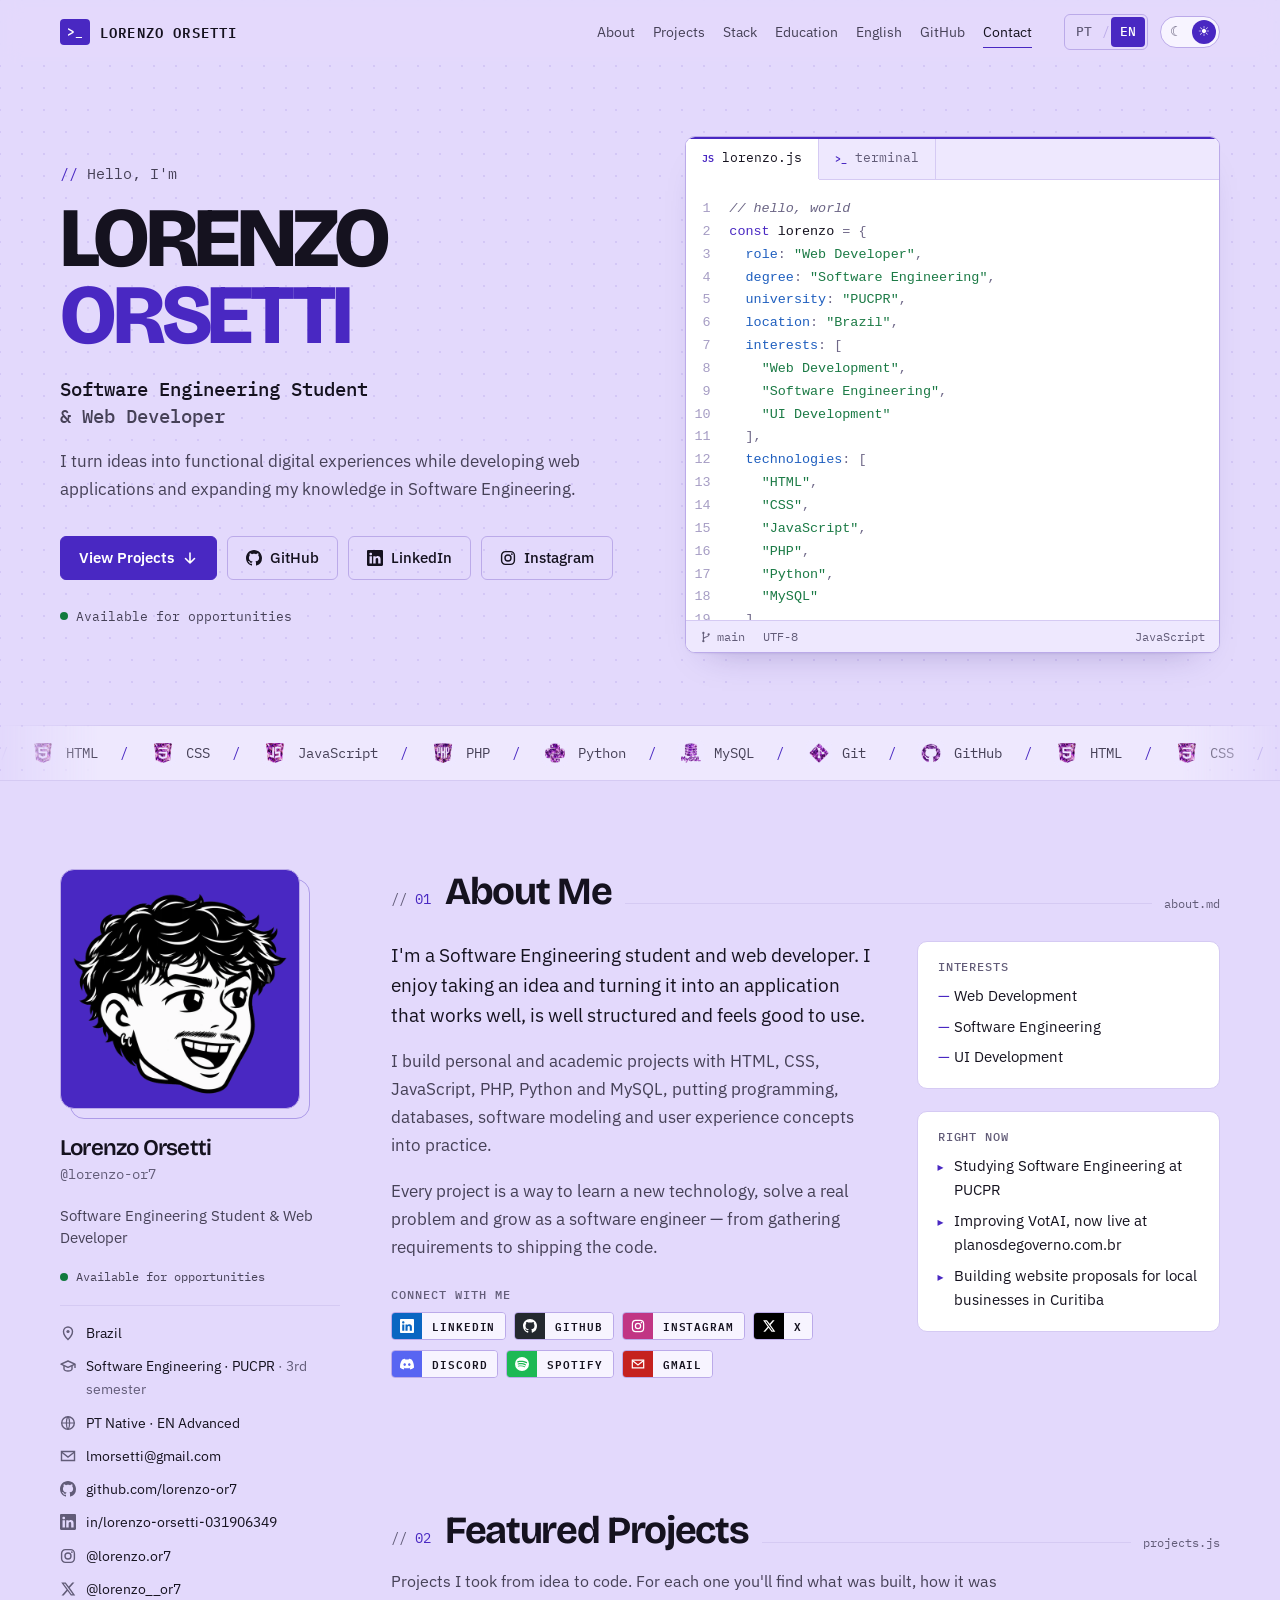
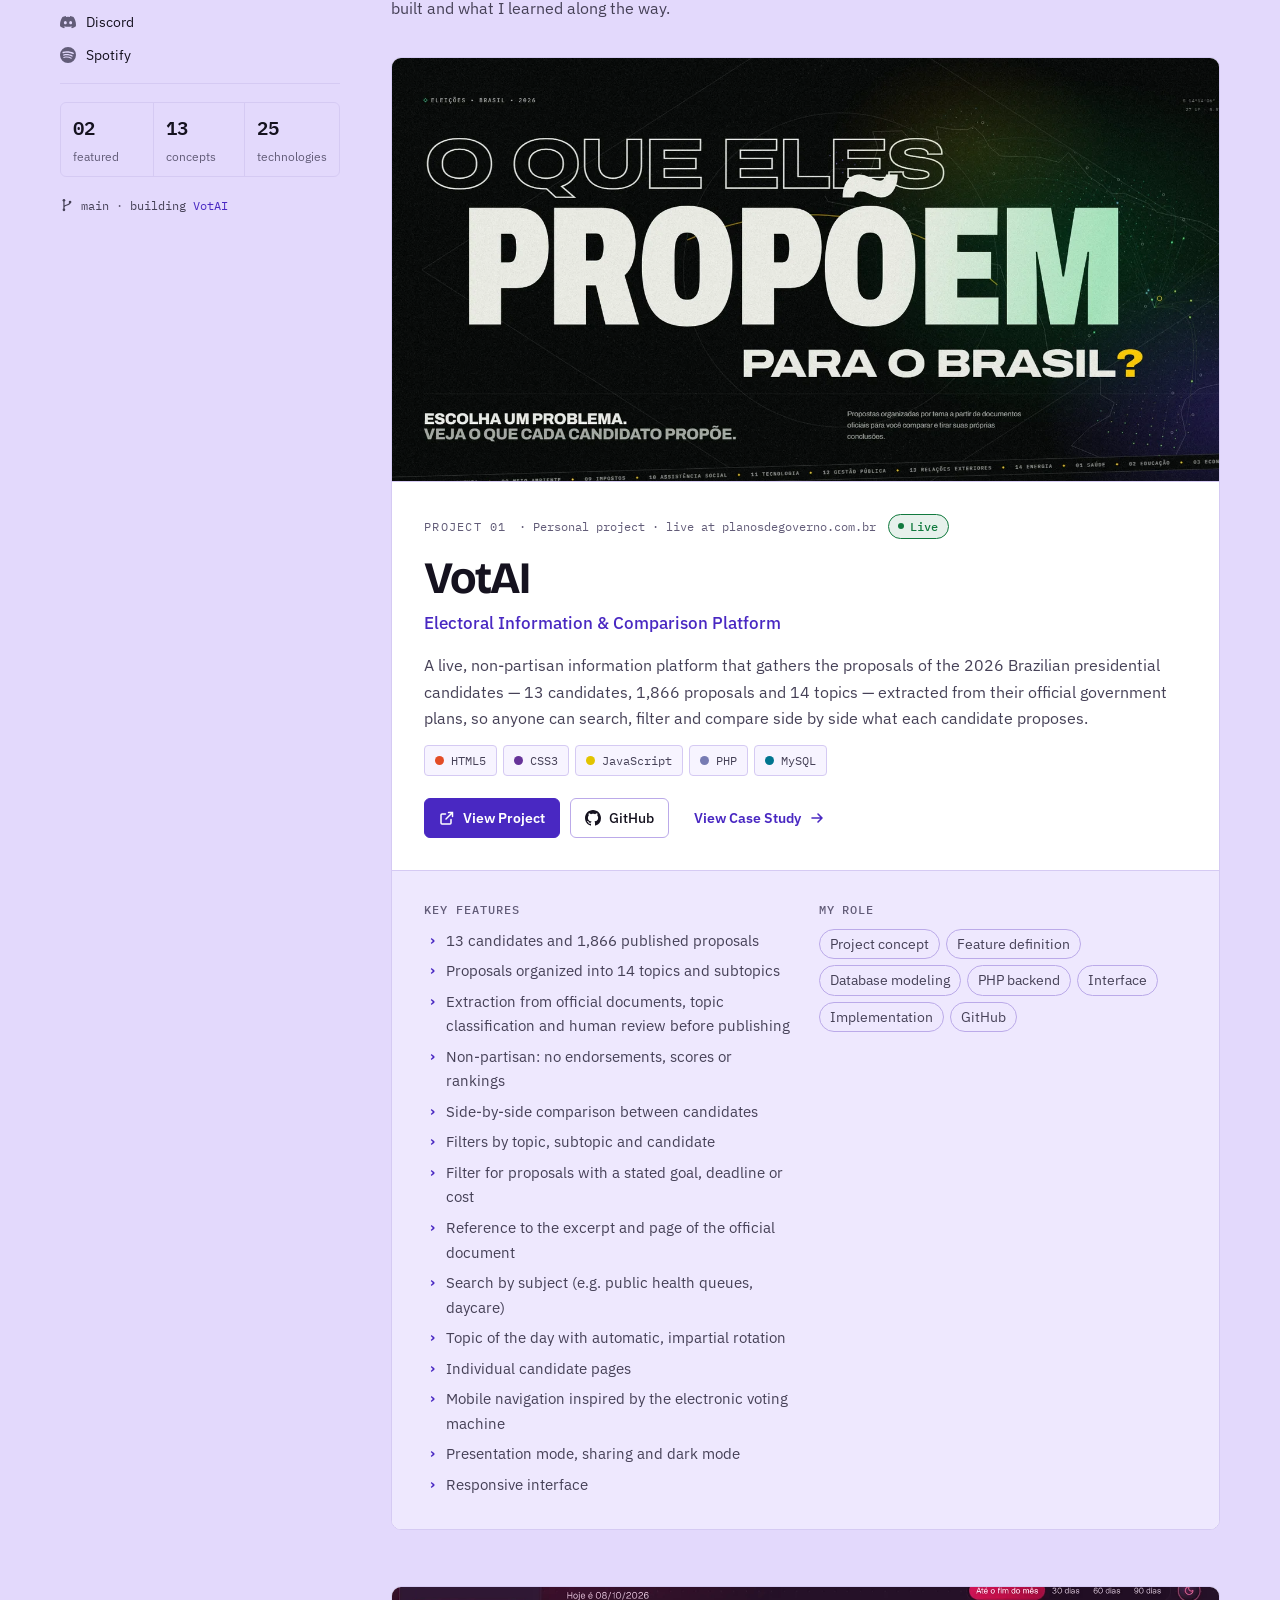
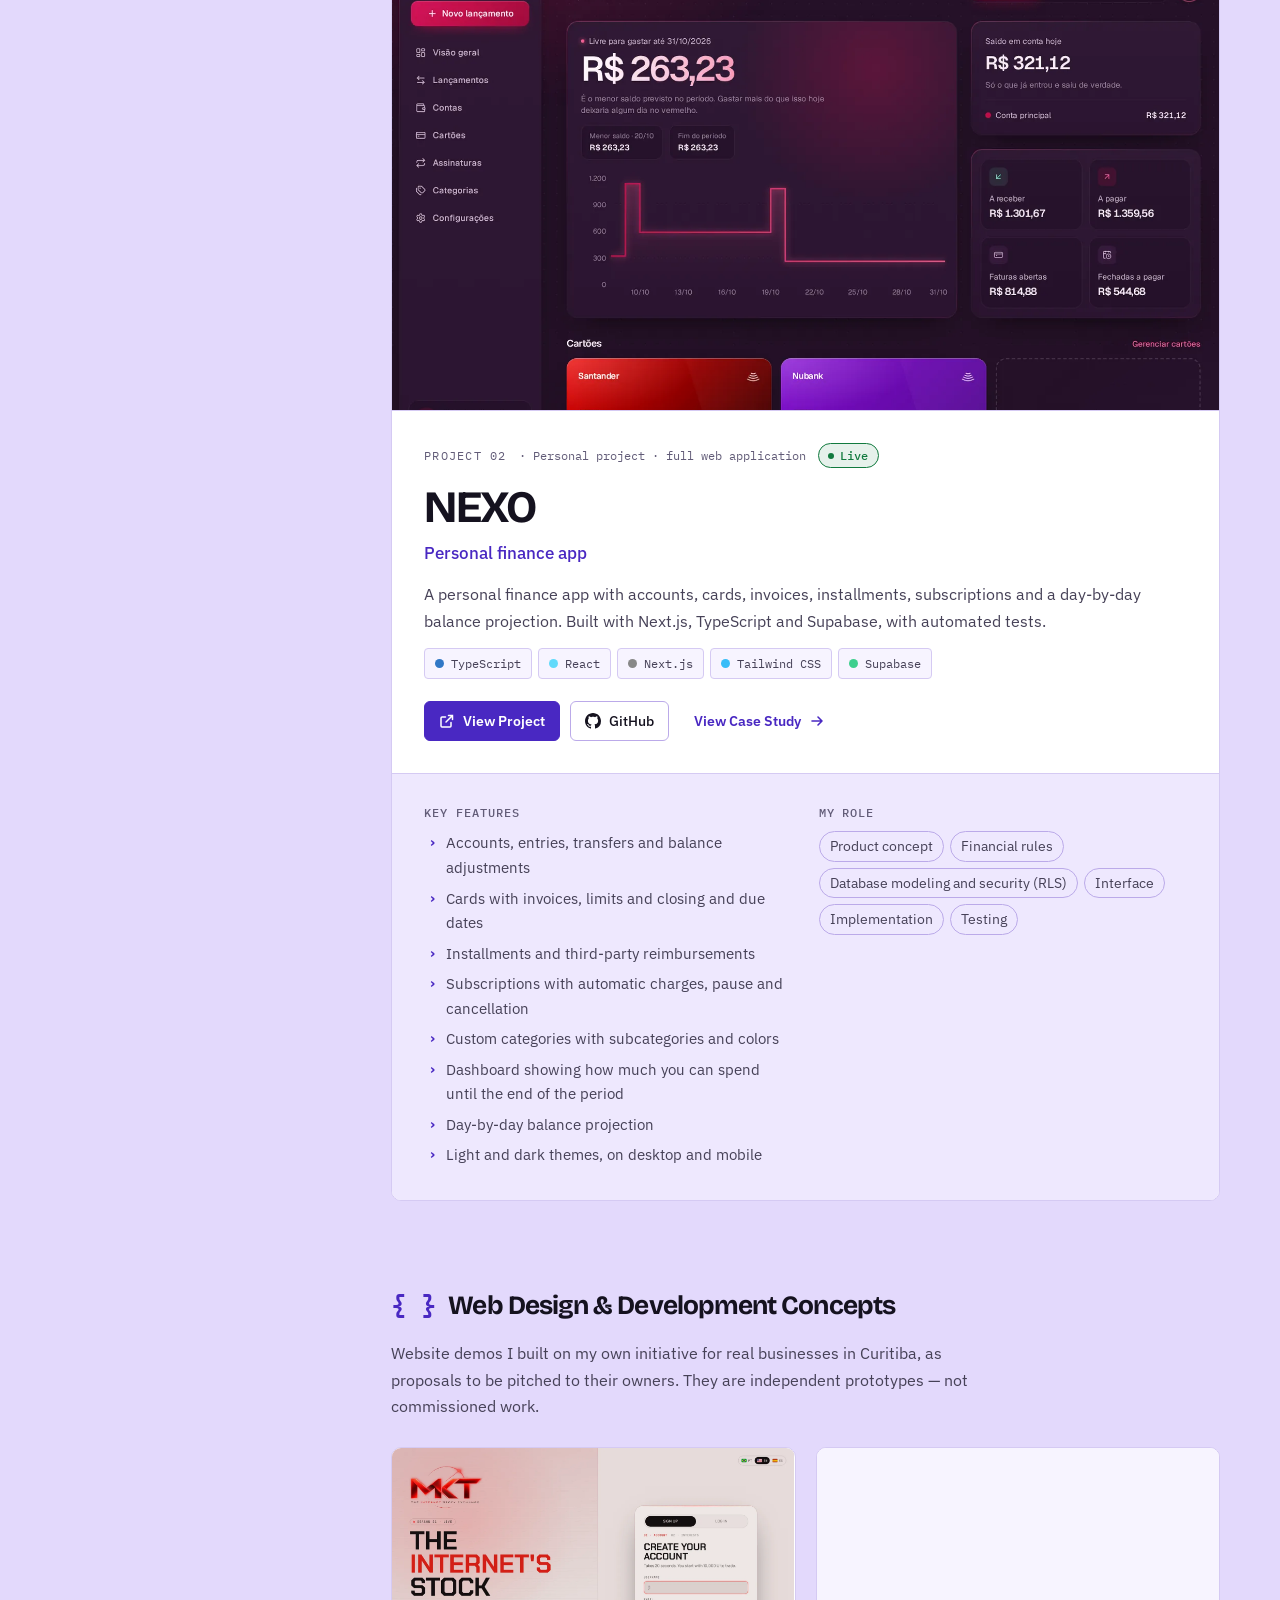
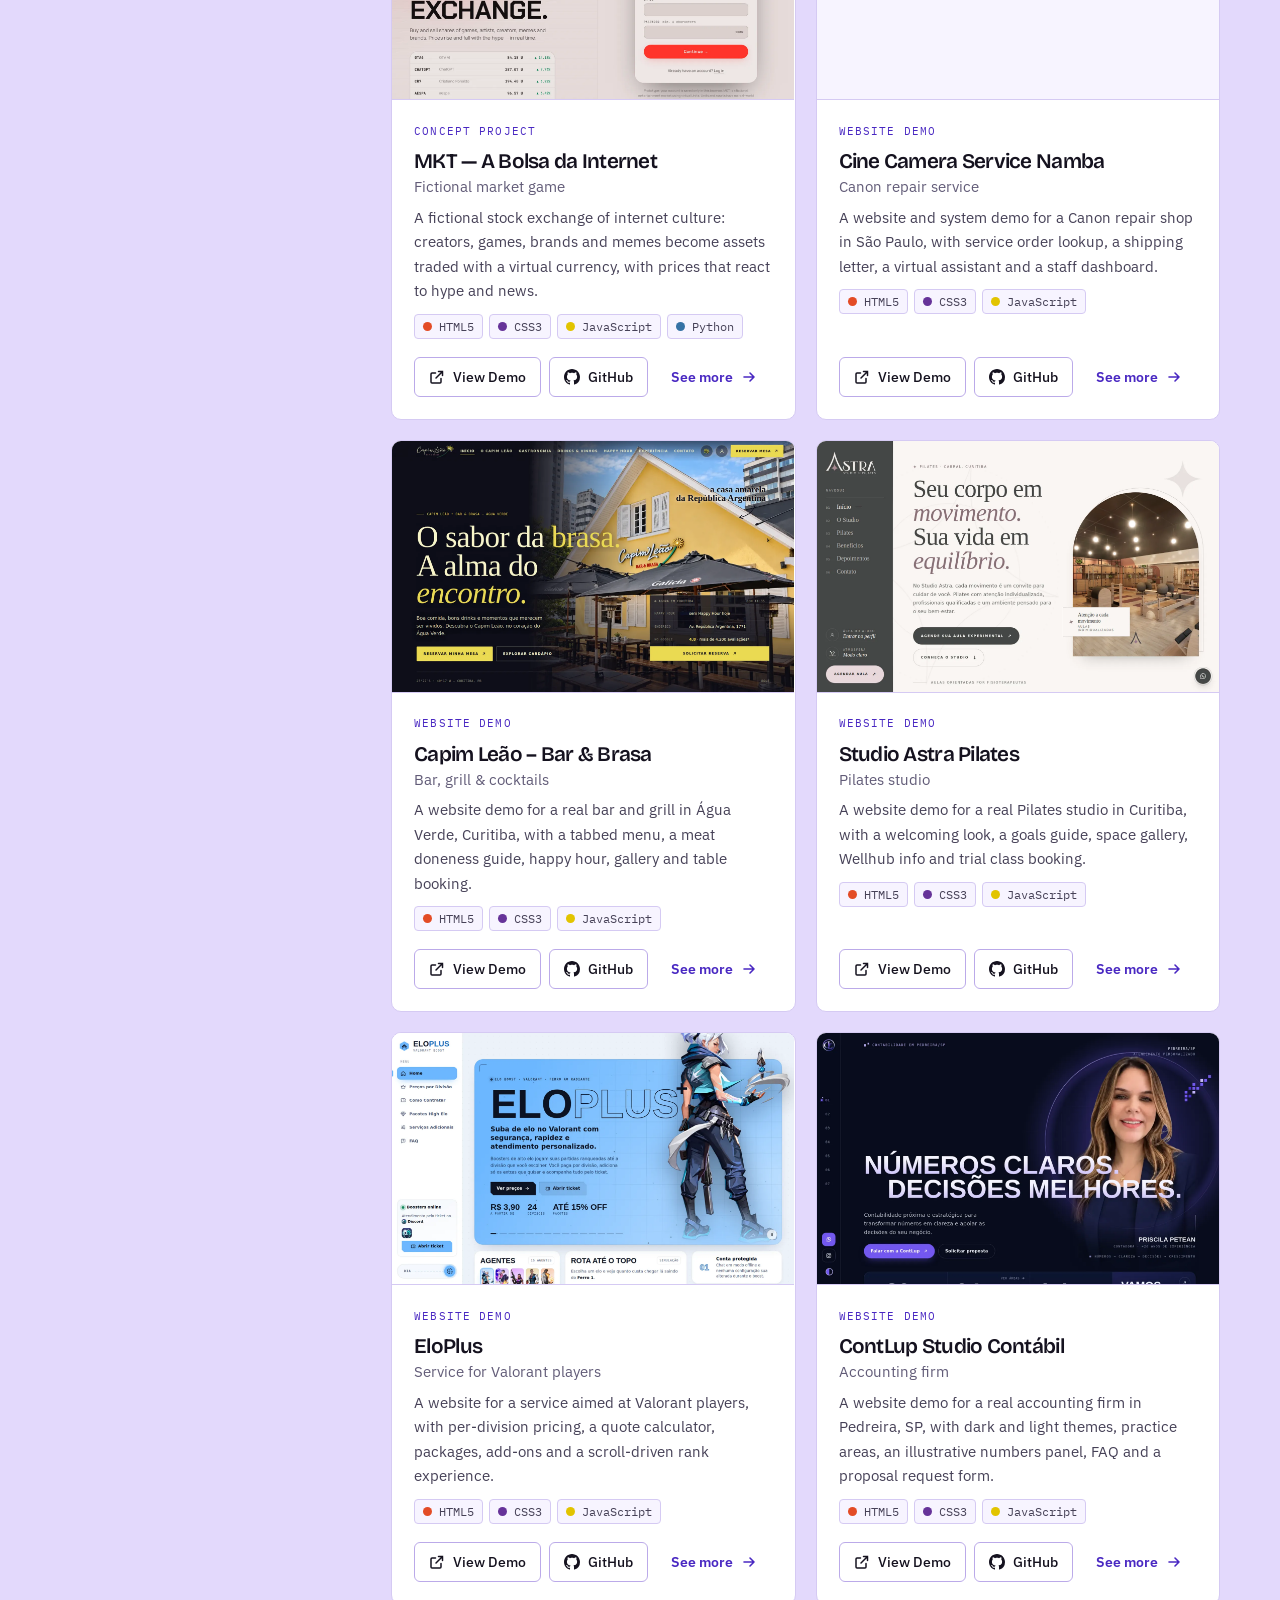
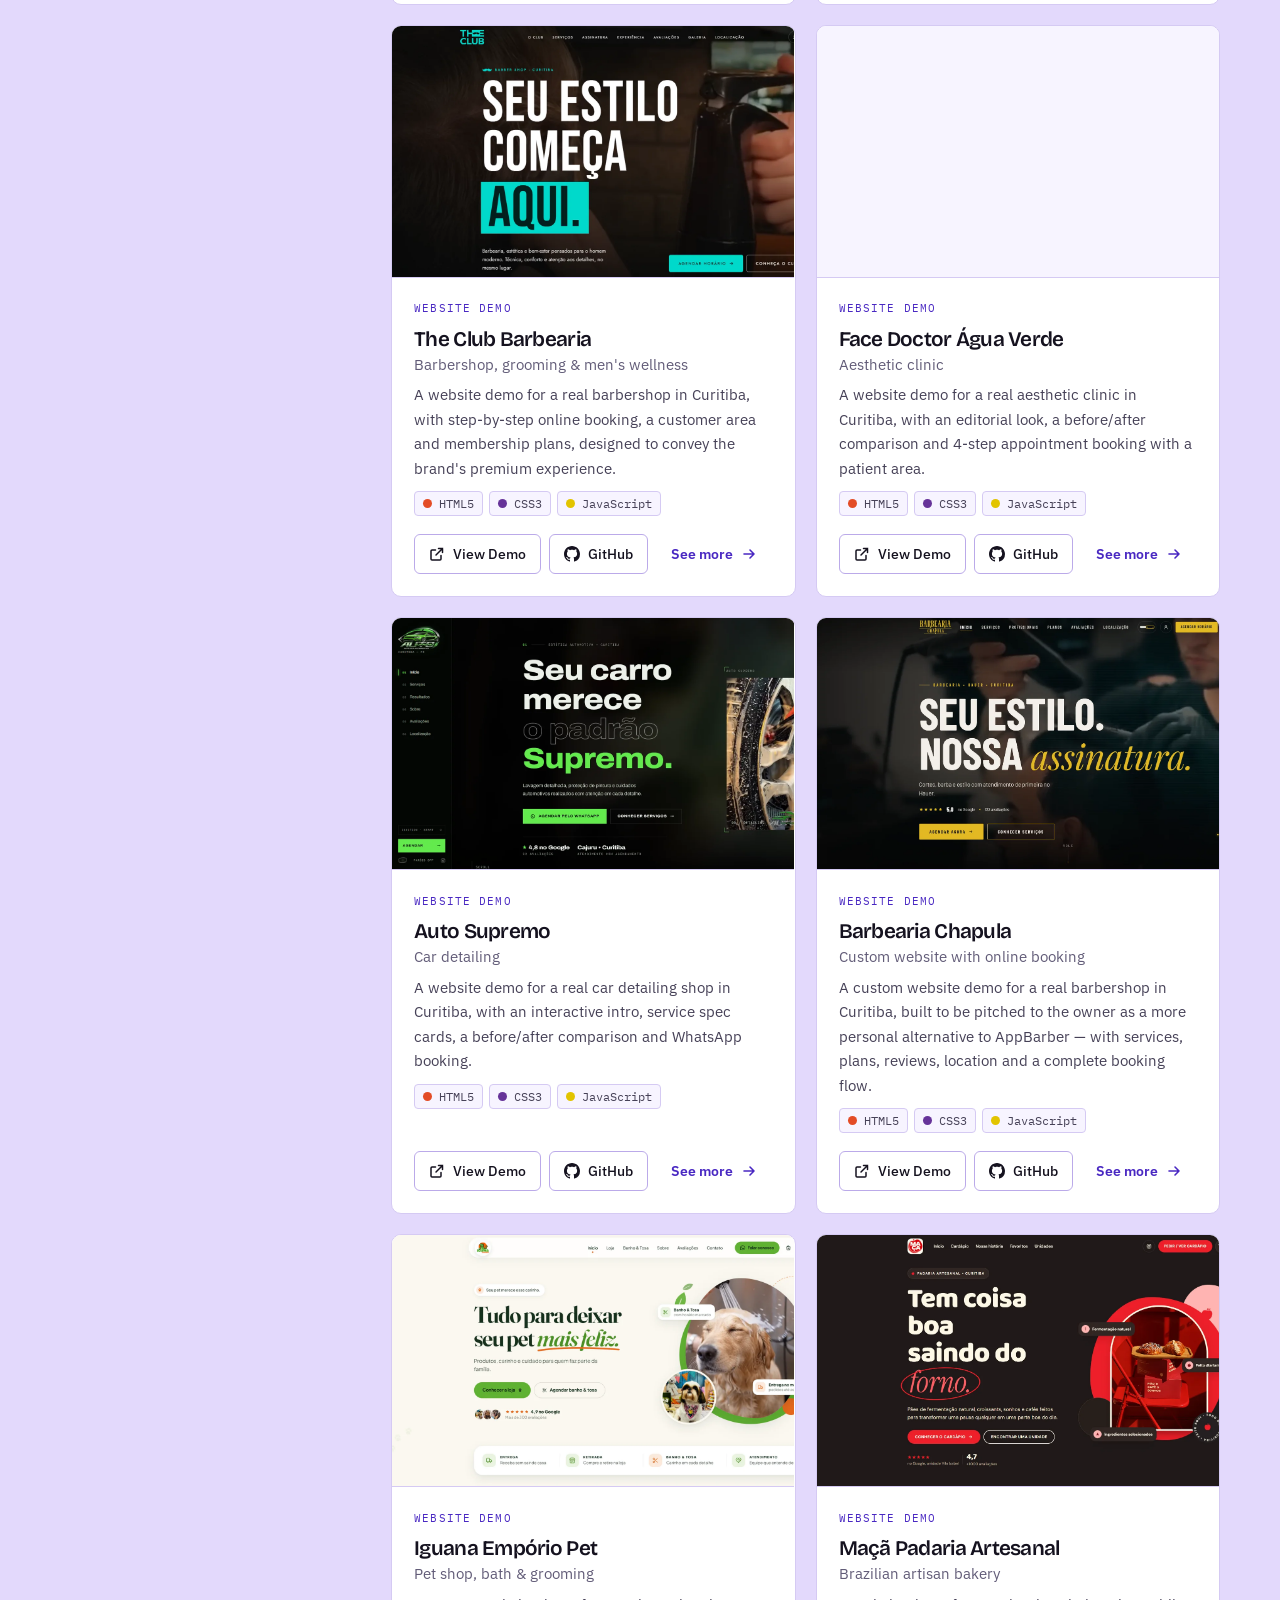
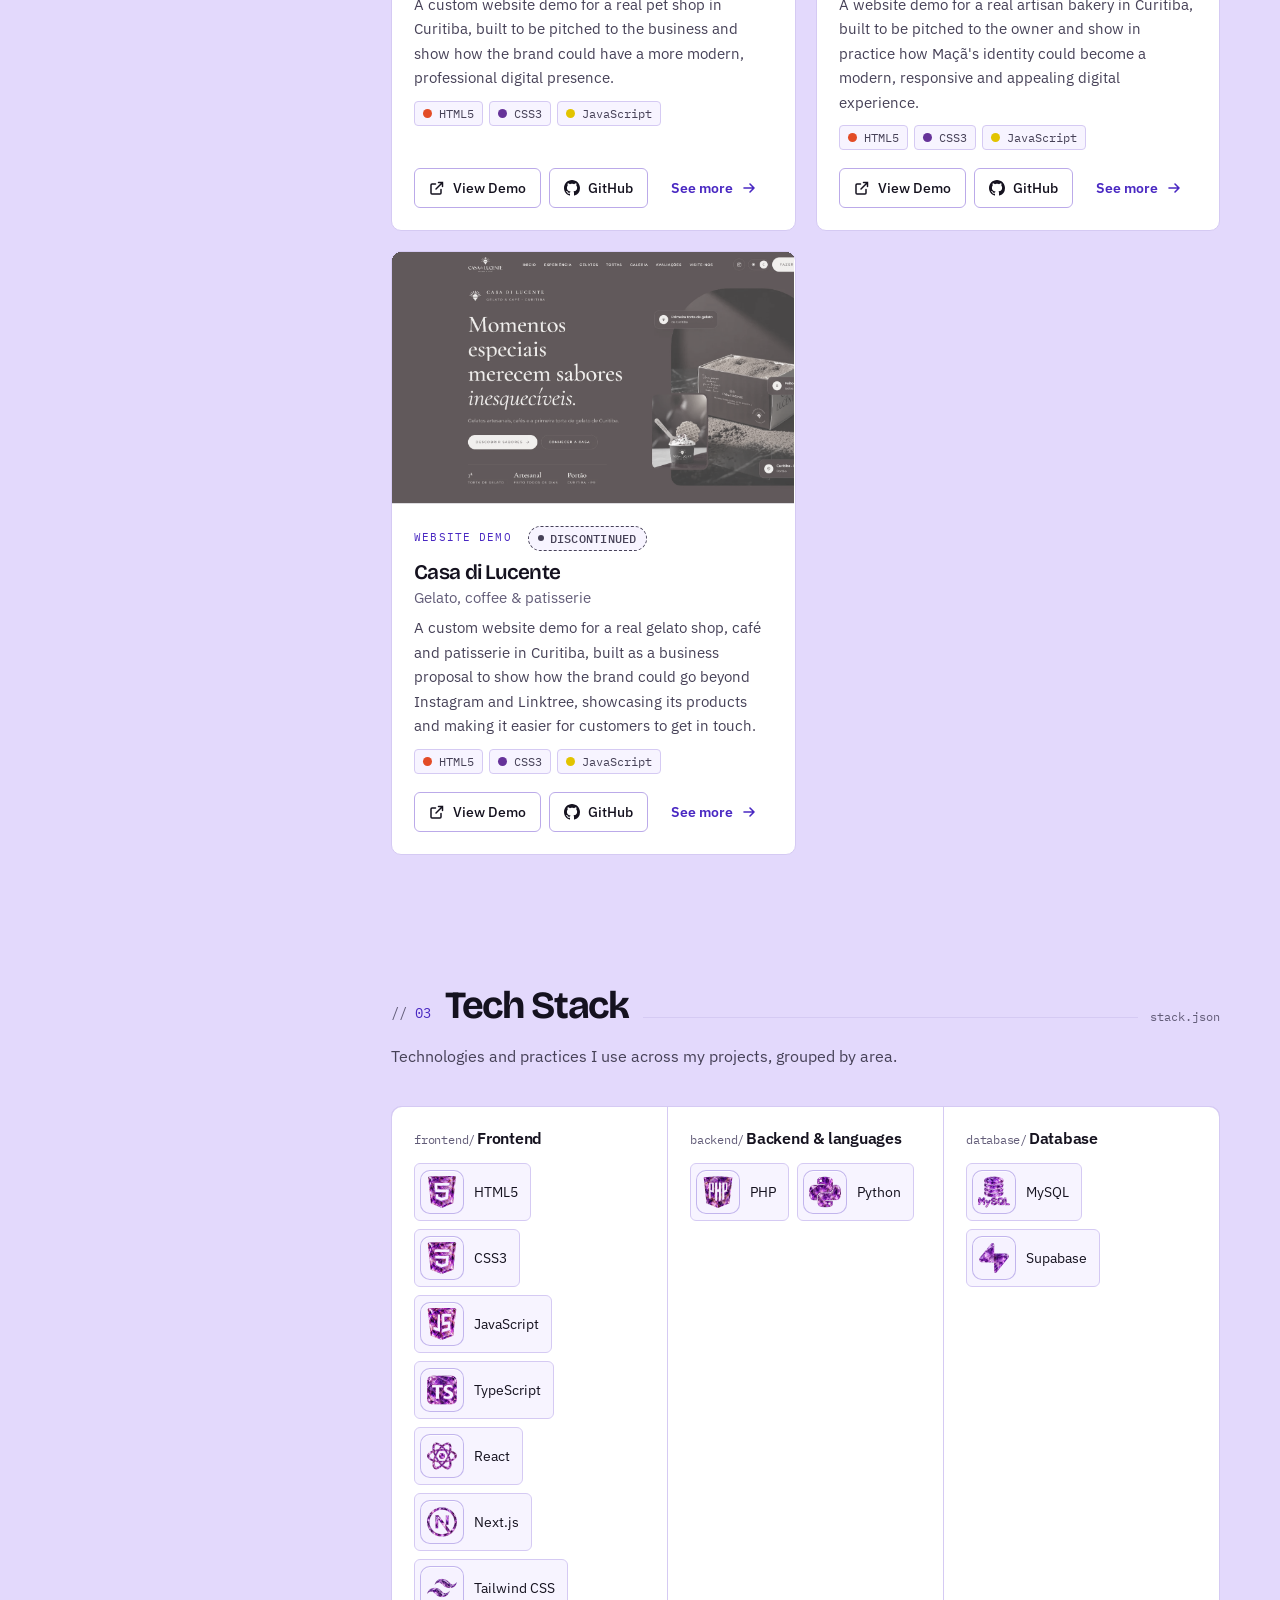
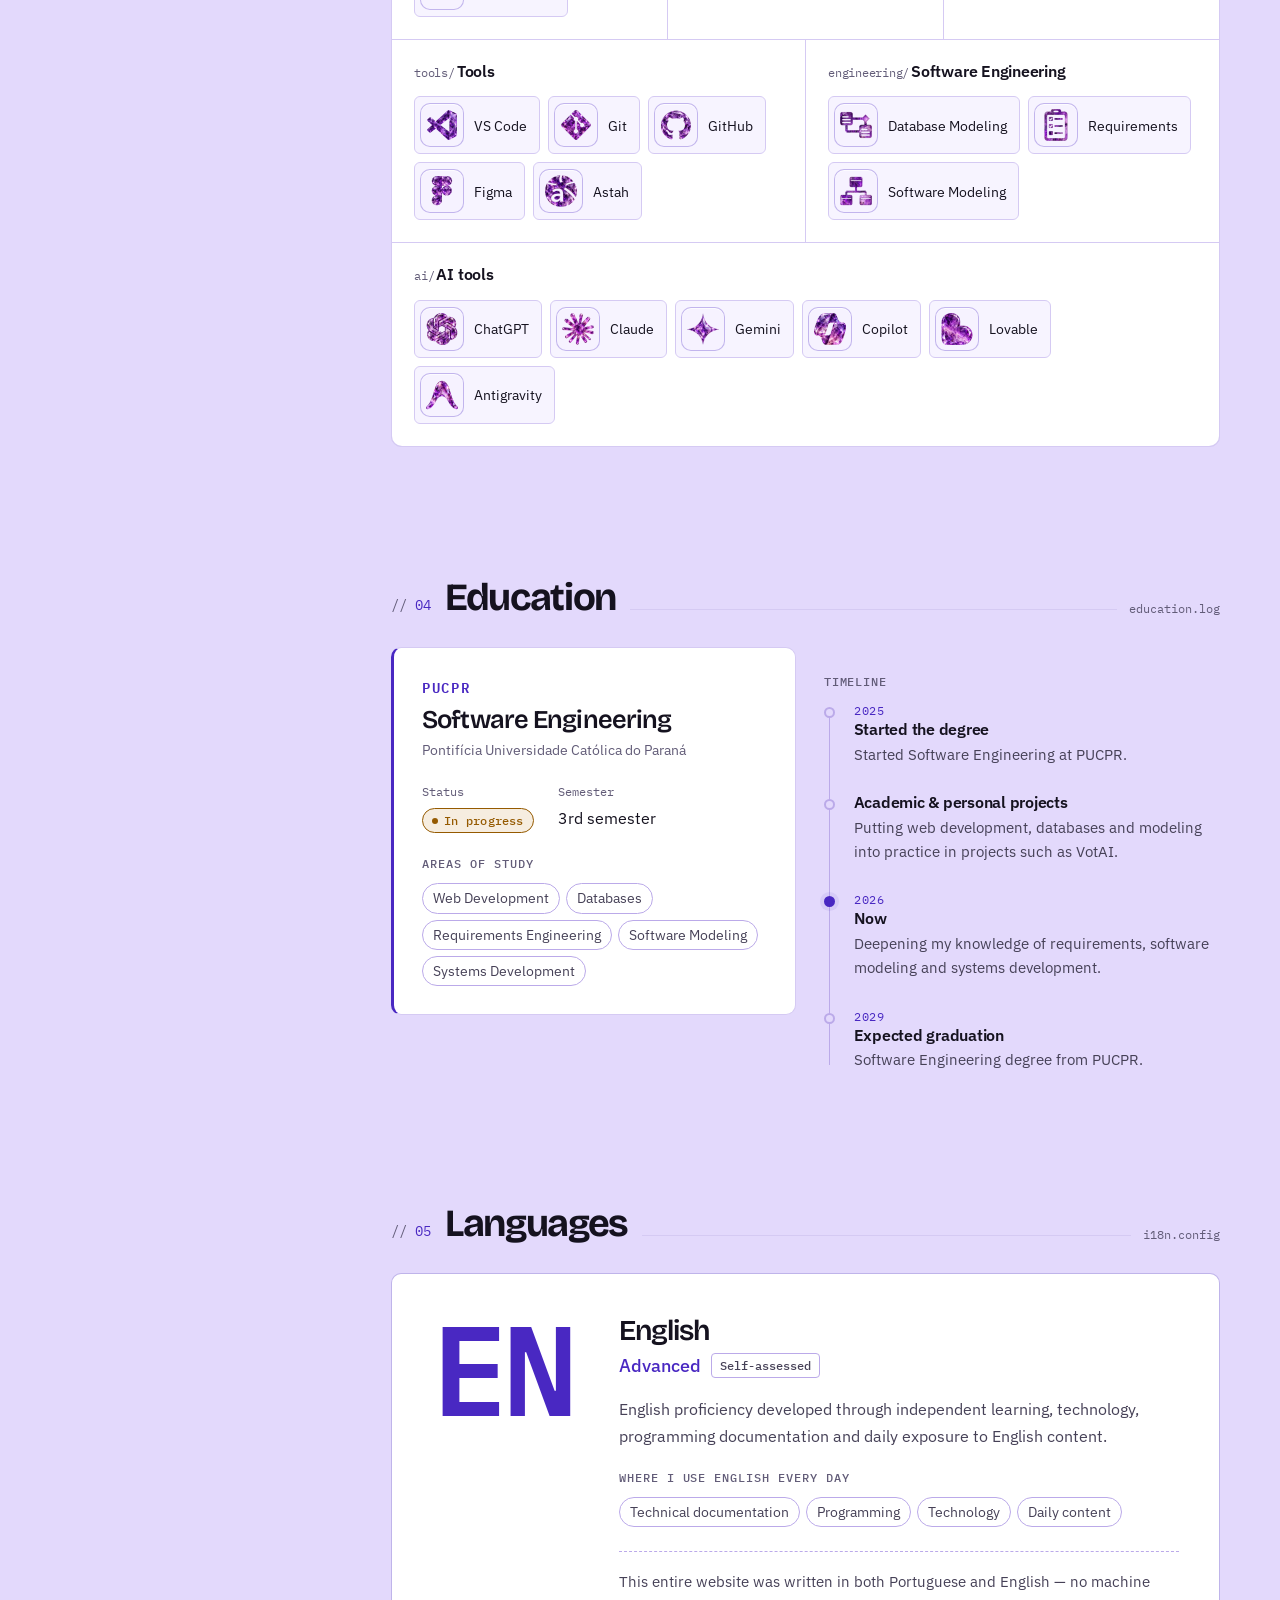
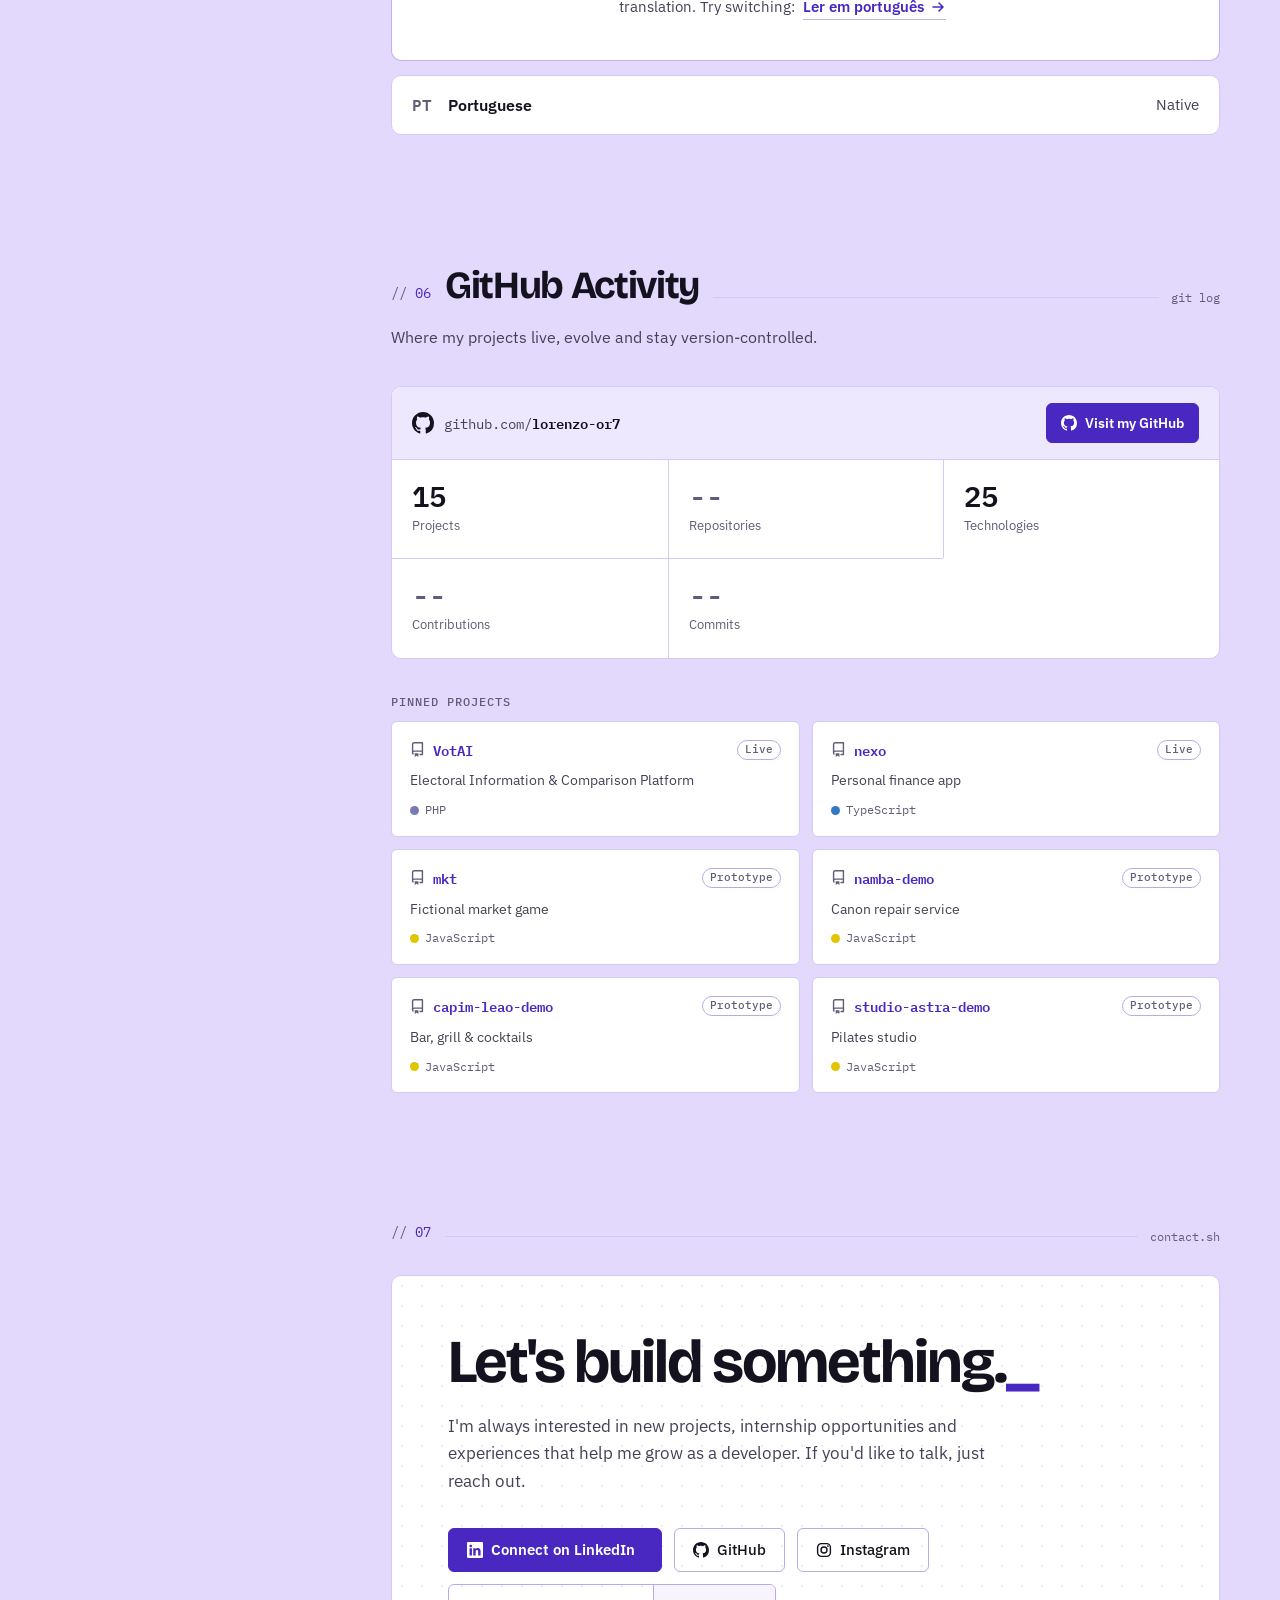
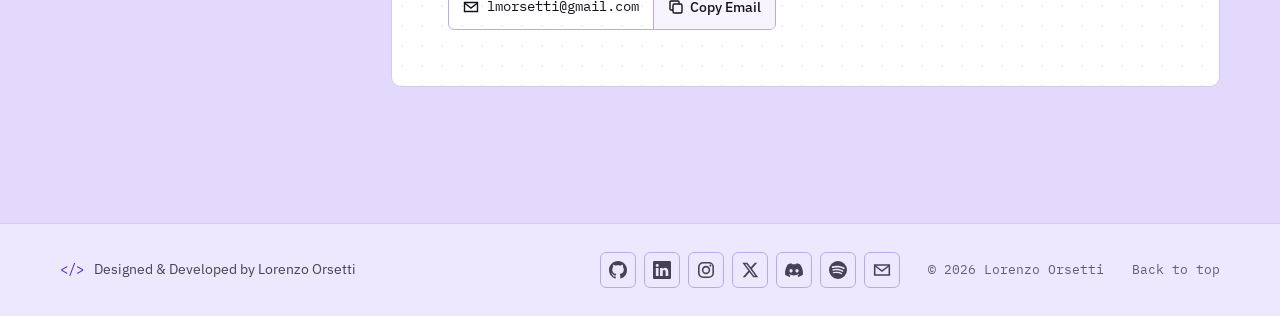
==== commit 9177e07e: "Add files via upload" ====
--- a/index.html
+++ b/index.html
@@ -9,16 +9,15 @@
   <meta name="author" content="Lorenzo Orsetti">
   <meta name="theme-color" content="#040607">
 
-  <!-- TODO: troque "https://seu-dominio.com/" pelo endereço real do site (ver README → Publicação) -->
-  <link rel="canonical" href="https://seu-dominio.com/">
+  <link rel="canonical" href="https://lorenzo-or7.github.io/">
 
   <!-- Open Graph -->
   <meta property="og:type" content="website">
   <meta property="og:site_name" content="Lorenzo Orsetti">
   <meta property="og:title" content="Lorenzo Orsetti | Web Developer &amp; Software Engineering Student">
   <meta property="og:description" content="Portfolio of Lorenzo Orsetti, Software Engineering student and web developer focused on building modern web applications.">
-  <meta property="og:url" content="https://seu-dominio.com/">
-  <meta property="og:image" content="https://seu-dominio.com/assets/images/og-image.png">
+  <meta property="og:url" content="https://lorenzo-or7.github.io/">
+  <meta property="og:image" content="https://lorenzo-or7.github.io/assets/images/og-image.png">
   <meta property="og:image:width" content="1200">
   <meta property="og:image:height" content="630">
   <meta property="og:locale" content="en_US">
@@ -28,7 +27,7 @@
   <meta name="twitter:card" content="summary_large_image">
   <meta name="twitter:title" content="Lorenzo Orsetti | Web Developer &amp; Software Engineering Student">
   <meta name="twitter:description" content="Portfolio of Lorenzo Orsetti, Software Engineering student and web developer focused on building modern web applications.">
-  <meta name="twitter:image" content="https://seu-dominio.com/assets/images/og-image.png">
+  <meta name="twitter:image" content="https://lorenzo-or7.github.io/assets/images/og-image.png">
 
   <!-- Favicon (substitua os arquivos em assets/icons/) -->
   <link rel="icon" href="assets/icons/favicon.svg" type="image/svg+xml">
@@ -344,6 +343,7 @@
     <symbol id="i-github" viewBox="0 0 16 16"><path fill="currentColor" d="M8 0C3.58 0 0 3.58 0 8c0 3.54 2.29 6.53 5.47 7.59.4.07.55-.17.55-.38 0-.19-.01-.82-.01-1.49-2.01.37-2.53-.49-2.69-.94-.09-.23-.48-.94-.82-1.13-.28-.15-.68-.52-.01-.53.63-.01 1.08.58 1.23.82.72 1.21 1.87.87 2.33.66.07-.52.28-.87.51-1.07-1.78-.2-3.64-.89-3.64-3.95 0-.87.31-1.59.82-2.15-.08-.2-.36-1.02.08-2.12 0 0 .67-.21 2.2.82.64-.18 1.32-.27 2-.27.68 0 1.36.09 2 .27 1.53-1.04 2.2-.82 2.2-.82.44 1.1.16 1.92.08 2.12.51.56.82 1.27.82 2.15 0 3.07-1.87 3.75-3.65 3.95.29.25.54.73.54 1.48 0 1.07-.01 1.93-.01 2.2 0 .21.15.46.55.38A8.01 8.01 0 0 0 16 8c0-4.42-3.58-8-8-8Z"/></symbol>
     <symbol id="i-linkedin" viewBox="0 0 16 16"><path fill="currentColor" d="M0 1.15C0 .52.52 0 1.17 0h13.66C15.48 0 16 .52 16 1.15v13.7c0 .63-.52 1.15-1.17 1.15H1.17C.52 16 0 15.48 0 14.85V1.15Zm4.94 12.24V6.17H2.54v7.22h2.4Zm-1.2-8.2c.84 0 1.36-.56 1.36-1.25-.02-.71-.52-1.25-1.34-1.25-.82 0-1.36.54-1.36 1.25 0 .7.52 1.25 1.33 1.25h.01Zm2.53 8.2h2.4V9.36c0-.22.01-.43.08-.59.17-.43.57-.88 1.23-.88.87 0 1.21.66 1.21 1.63v3.87h2.4V9.25c0-2.22-1.18-3.25-2.76-3.25-1.27 0-1.84.7-2.16 1.2v.02h-.01l.01-.02V6.17h-2.4c.03.68 0 7.22 0 7.22Z"/></symbol>
     <symbol id="i-instagram" viewBox="0 0 16 16"><rect x="1.6" y="1.6" width="12.8" height="12.8" rx="3.8" fill="none" stroke="currentColor" stroke-width="1.4"/><circle cx="8" cy="8" r="3" fill="none" stroke="currentColor" stroke-width="1.4"/><circle cx="11.9" cy="4.1" r="0.9" fill="currentColor"/></symbol>
+    <symbol id="i-x" viewBox="0 0 16 16"><path fill="currentColor" d="M12.27 1.5h2.15L9.73 6.86 15.25 14.5h-4.32L7.55 10.07 3.68 14.5H1.52l5.02-5.74L1.25 1.5h4.43l3.06 4.04 3.53-4.04Zm-.76 11.66h1.19L5.03 2.78H3.75l7.76 10.38Z"/></symbol>
     <symbol id="i-discord" viewBox="0 0 16 16"><path fill="currentColor" d="M13.55 3.02A13.2 13.2 0 0 0 10.3 2l-.15.3c-.1.2-.2.45-.28.66a12.3 12.3 0 0 0-3.72 0A7 7 0 0 0 5.7 2a13.2 13.2 0 0 0-3.26 1.02C.38 6.13-.18 9.16.1 12.15a13.3 13.3 0 0 0 4.01 2.03c.32-.44.61-.9.86-1.39-.47-.18-.92-.4-1.35-.65l.33-.26a9.4 9.4 0 0 0 8.1 0l.33.26c-.43.25-.88.47-1.35.65.25.49.54.95.86 1.39a13.2 13.2 0 0 0 4.01-2.03c.34-3.47-.57-6.47-2.4-9.13ZM5.35 10.32c-.79 0-1.43-.73-1.43-1.62s.63-1.62 1.43-1.62c.8 0 1.44.73 1.43 1.62 0 .89-.63 1.62-1.43 1.62Zm5.3 0c-.79 0-1.43-.73-1.43-1.62s.63-1.62 1.43-1.62c.8 0 1.44.73 1.43 1.62 0 .89-.63 1.62-1.43 1.62Z"/></symbol>
     <symbol id="i-spotify" viewBox="0 0 16 16"><path fill="currentColor" d="M8 0a8 8 0 1 0 0 16A8 8 0 0 0 8 0Zm3.67 11.54a.5.5 0 0 1-.69.17c-1.88-1.15-4.25-1.41-7.04-.77a.5.5 0 1 1-.22-.97c3.05-.7 5.67-.4 7.78.88.24.14.31.45.17.69Zm.98-2.18a.62.62 0 0 1-.86.2c-2.15-1.32-5.43-1.7-7.97-.93a.63.63 0 0 1-.36-1.2c2.9-.88 6.5-.45 8.98 1.07.3.18.39.57.21.86Zm.08-2.27C10.15 5.56 5.9 5.42 3.44 6.17a.75.75 0 1 1-.44-1.44c2.83-.86 7.53-.69 10.5 1.07a.75.75 0 0 1-.77 1.29Z"/></symbol>
     <symbol id="i-mail" viewBox="0 0 16 16"><path fill="none" stroke="currentColor" stroke-width="1.4" d="M1.5 3.5h13v9h-13z"/><path fill="none" stroke="currentColor" stroke-width="1.4" d="m1.5 4 6.5 5 6.5-5"/></symbol>
--- a/css/style.css
+++ b/css/style.css
@@ -243,9 +243,11 @@
 }
 .status__dot { width: 6px; height: 6px; border-radius: 50%; background: currentColor; }
 .status--in-progress { color: var(--warn); background: var(--warn-soft); }
-.status--completed   { color: var(--ok);   background: var(--ok-soft); }
+.status--completed,
+.status--live        { color: var(--ok);   background: var(--ok-soft); }
 .status--prototype,
 .status--concept     { color: var(--accent-ink); background: var(--accent-soft); }
+.status--discontinued { color: var(--text-2); background: var(--surface-2); border-style: dashed; }
 
 .status-pill {
   display: inline-flex;
@@ -1612,3 +1614,7 @@
 .tech-icon img { filter: none; }
 .tech:has(.tech-icon) { padding-left: 5px; }
 .marquee__icon { width: 26px; height: 26px; padding: 3px; border-radius: 6px; background: #EEE8FF; }
+
+/* Projeto descontinuado */
+.concept.is-discontinued .concept__media { filter: grayscale(.85); opacity: .75; }
+.concept__type .status { margin-left: 8px; vertical-align: middle; }
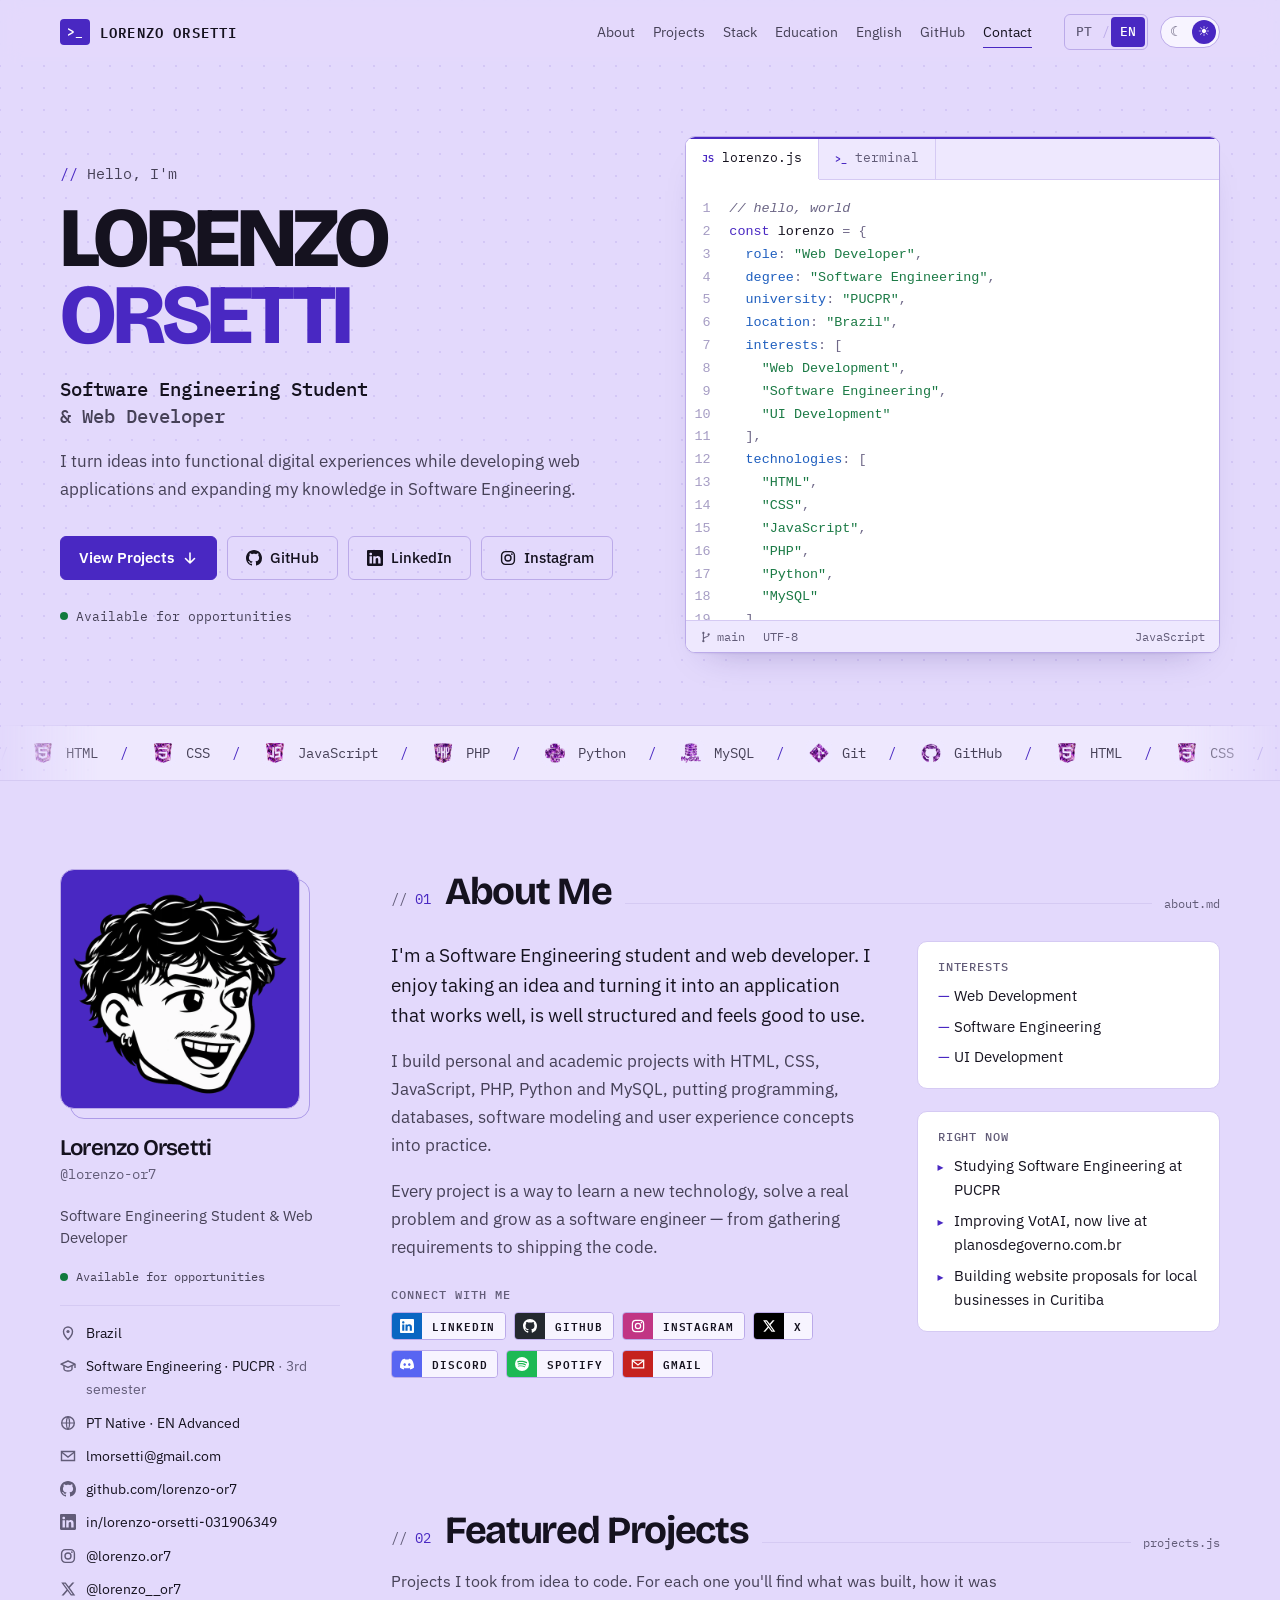
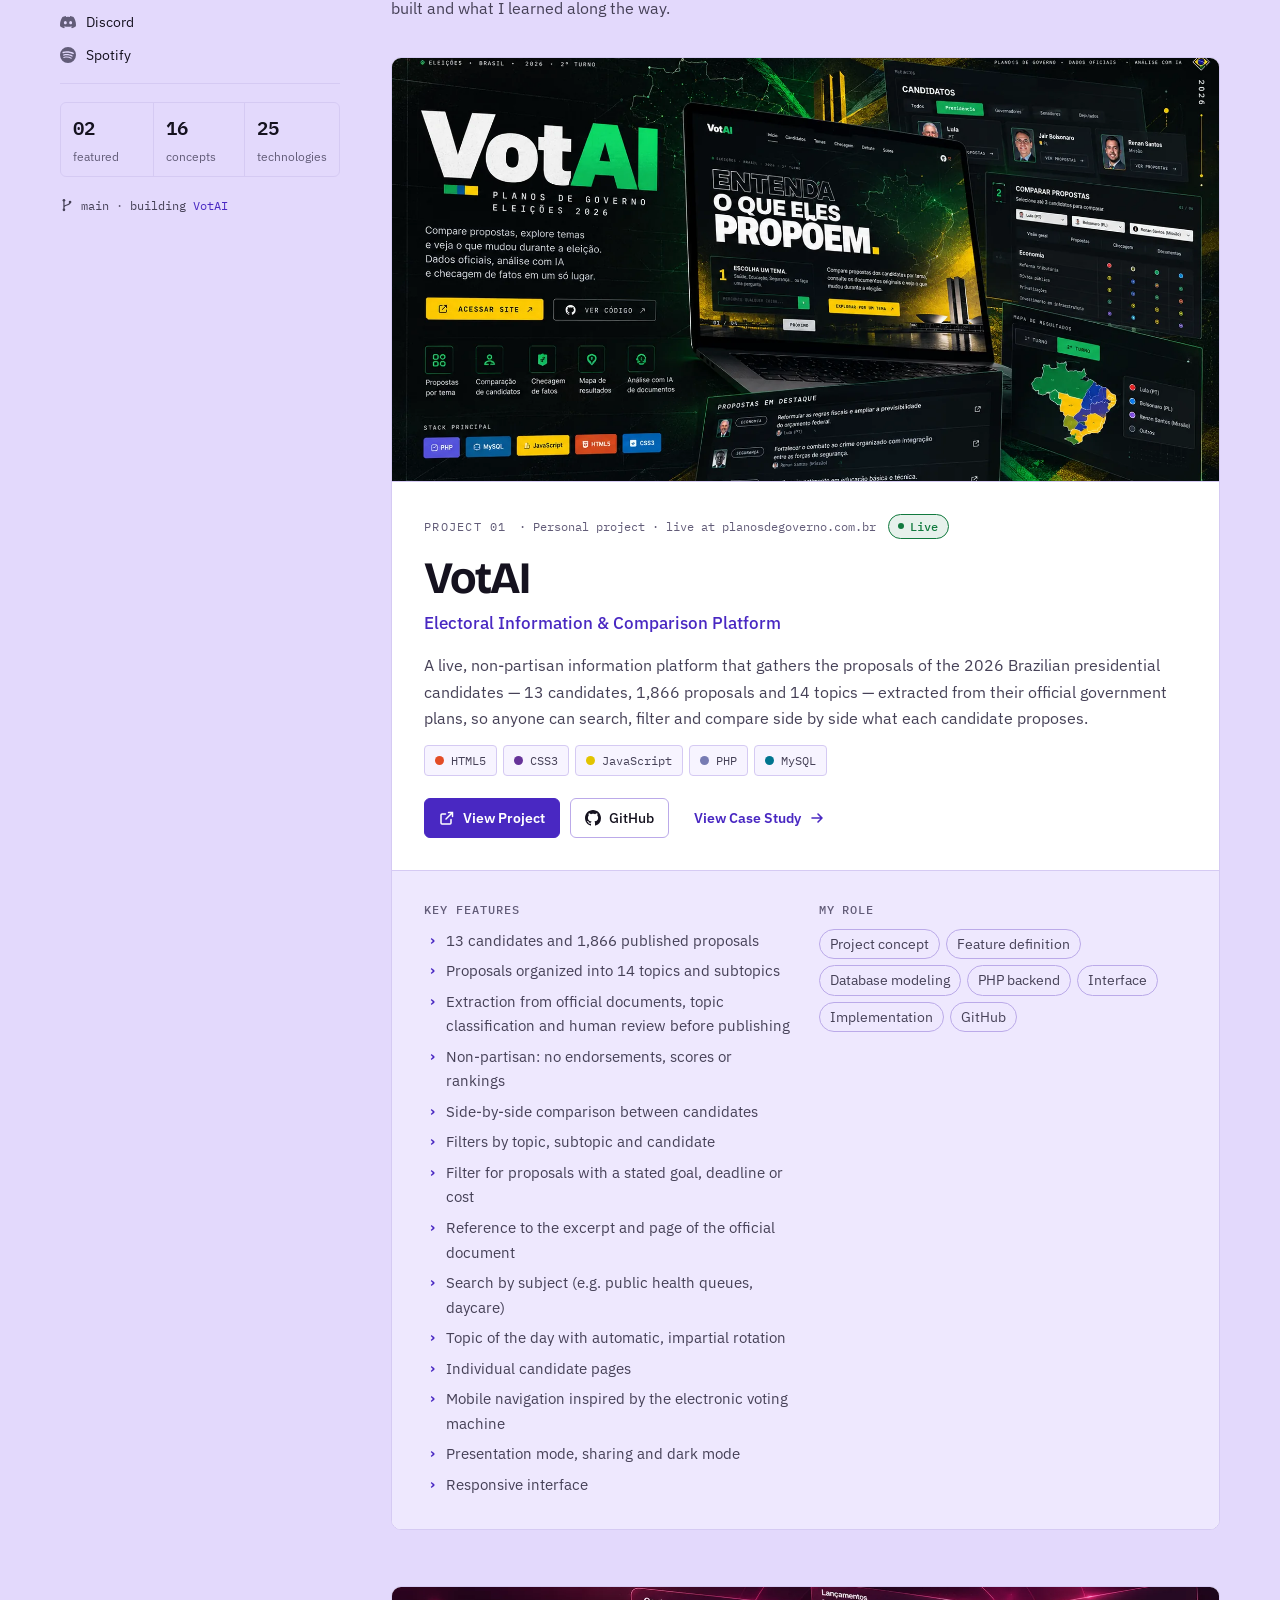
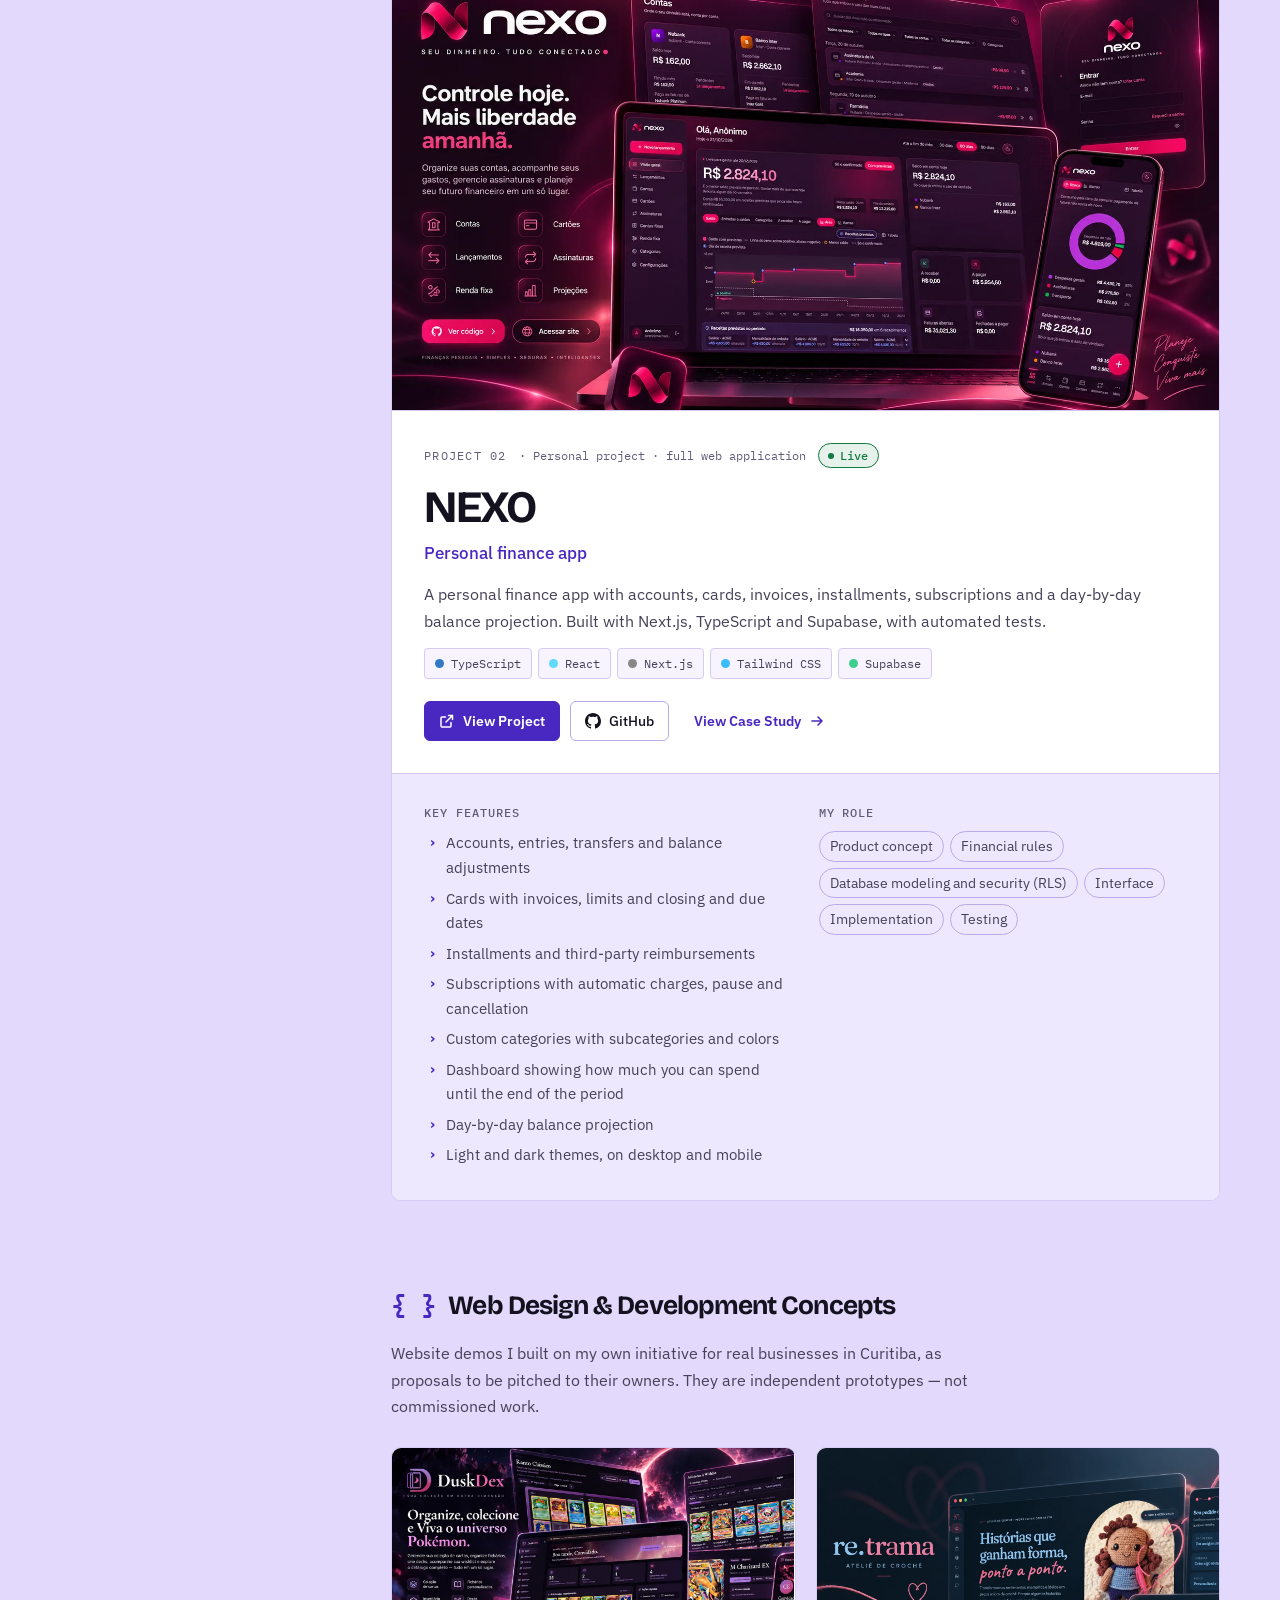
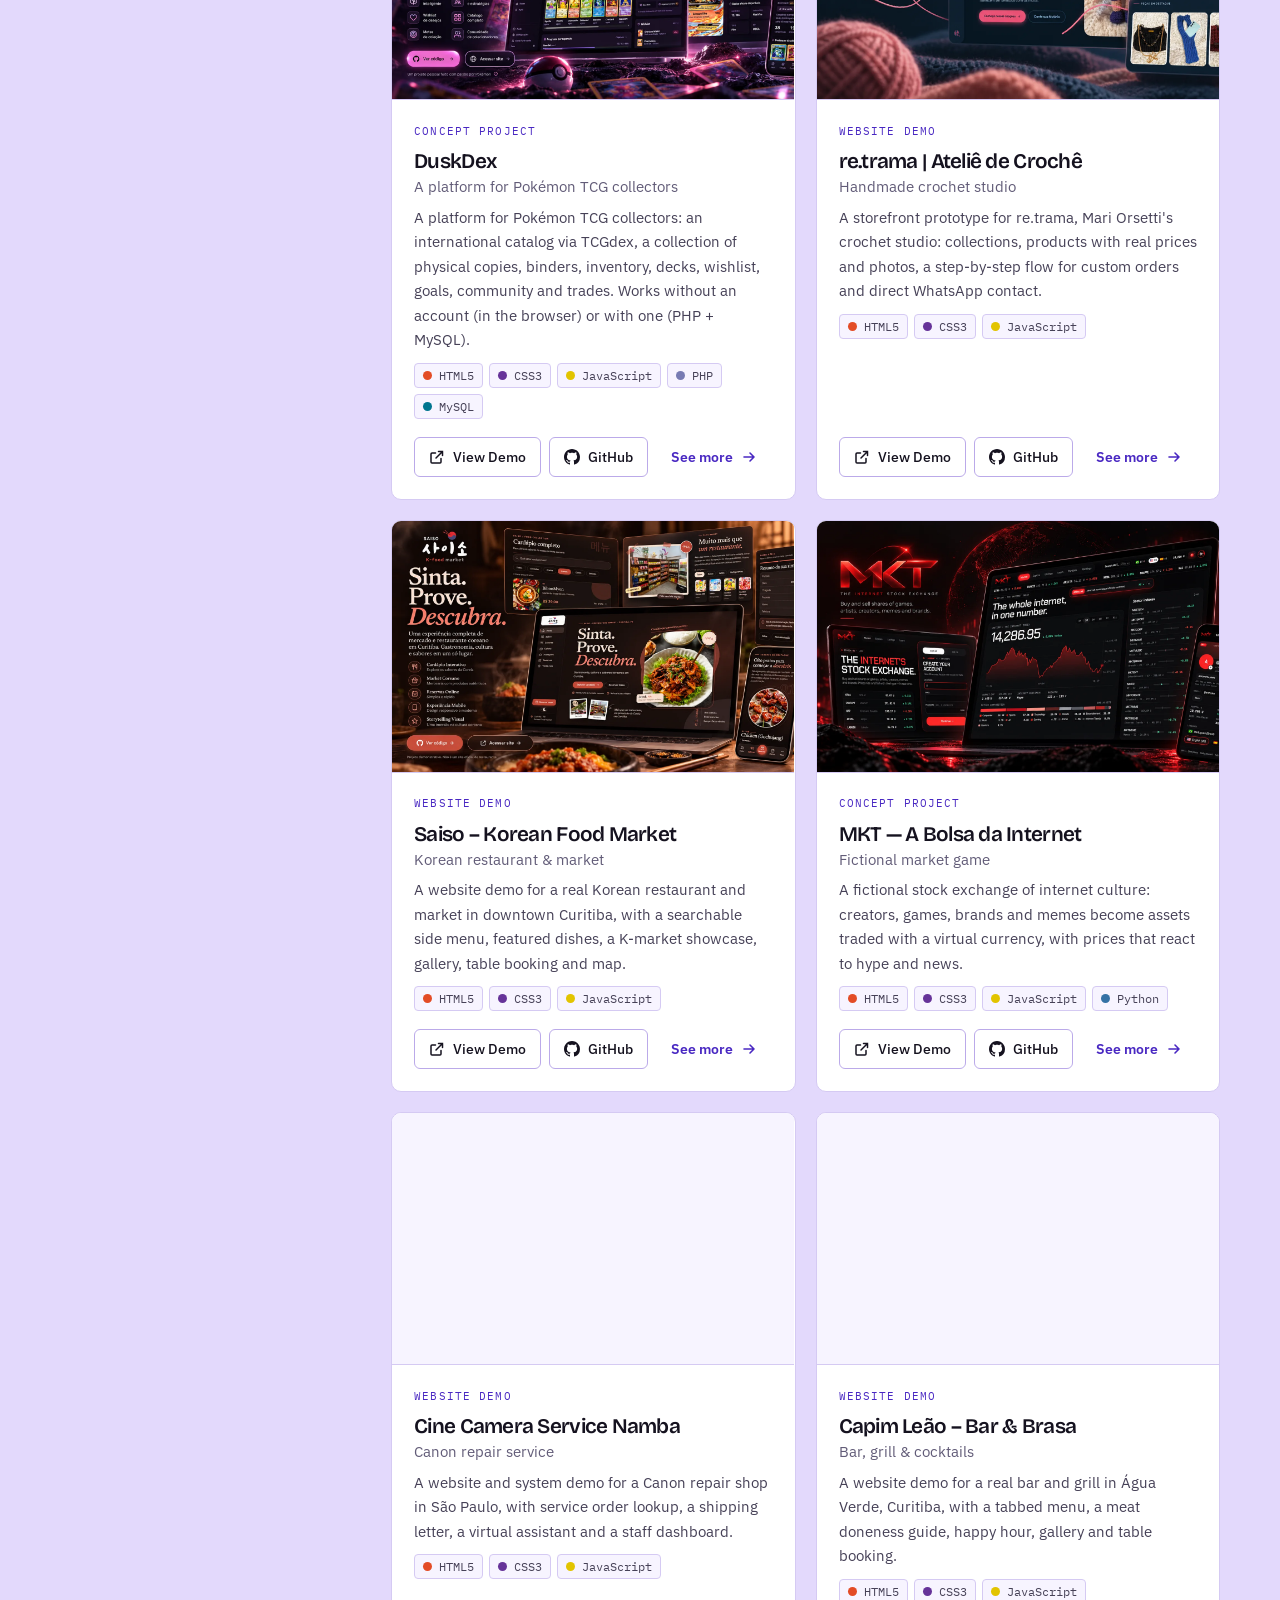
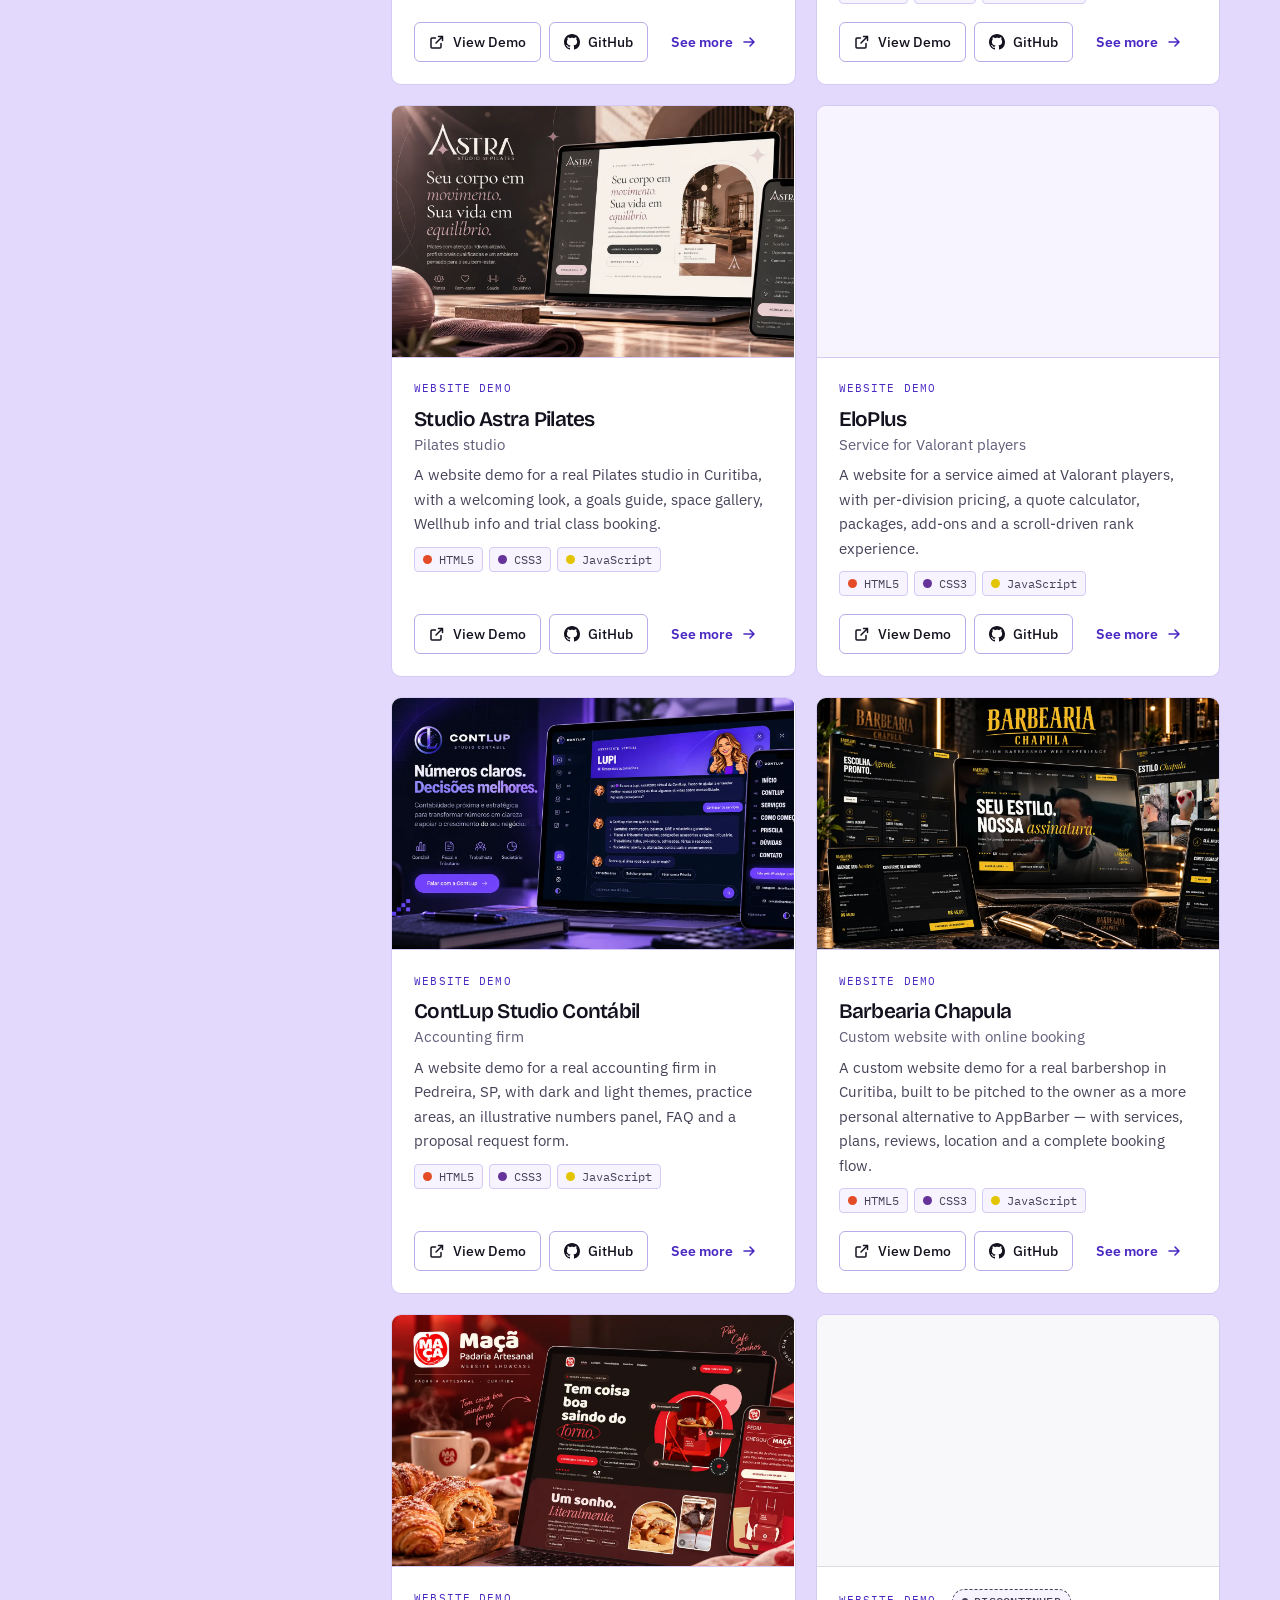
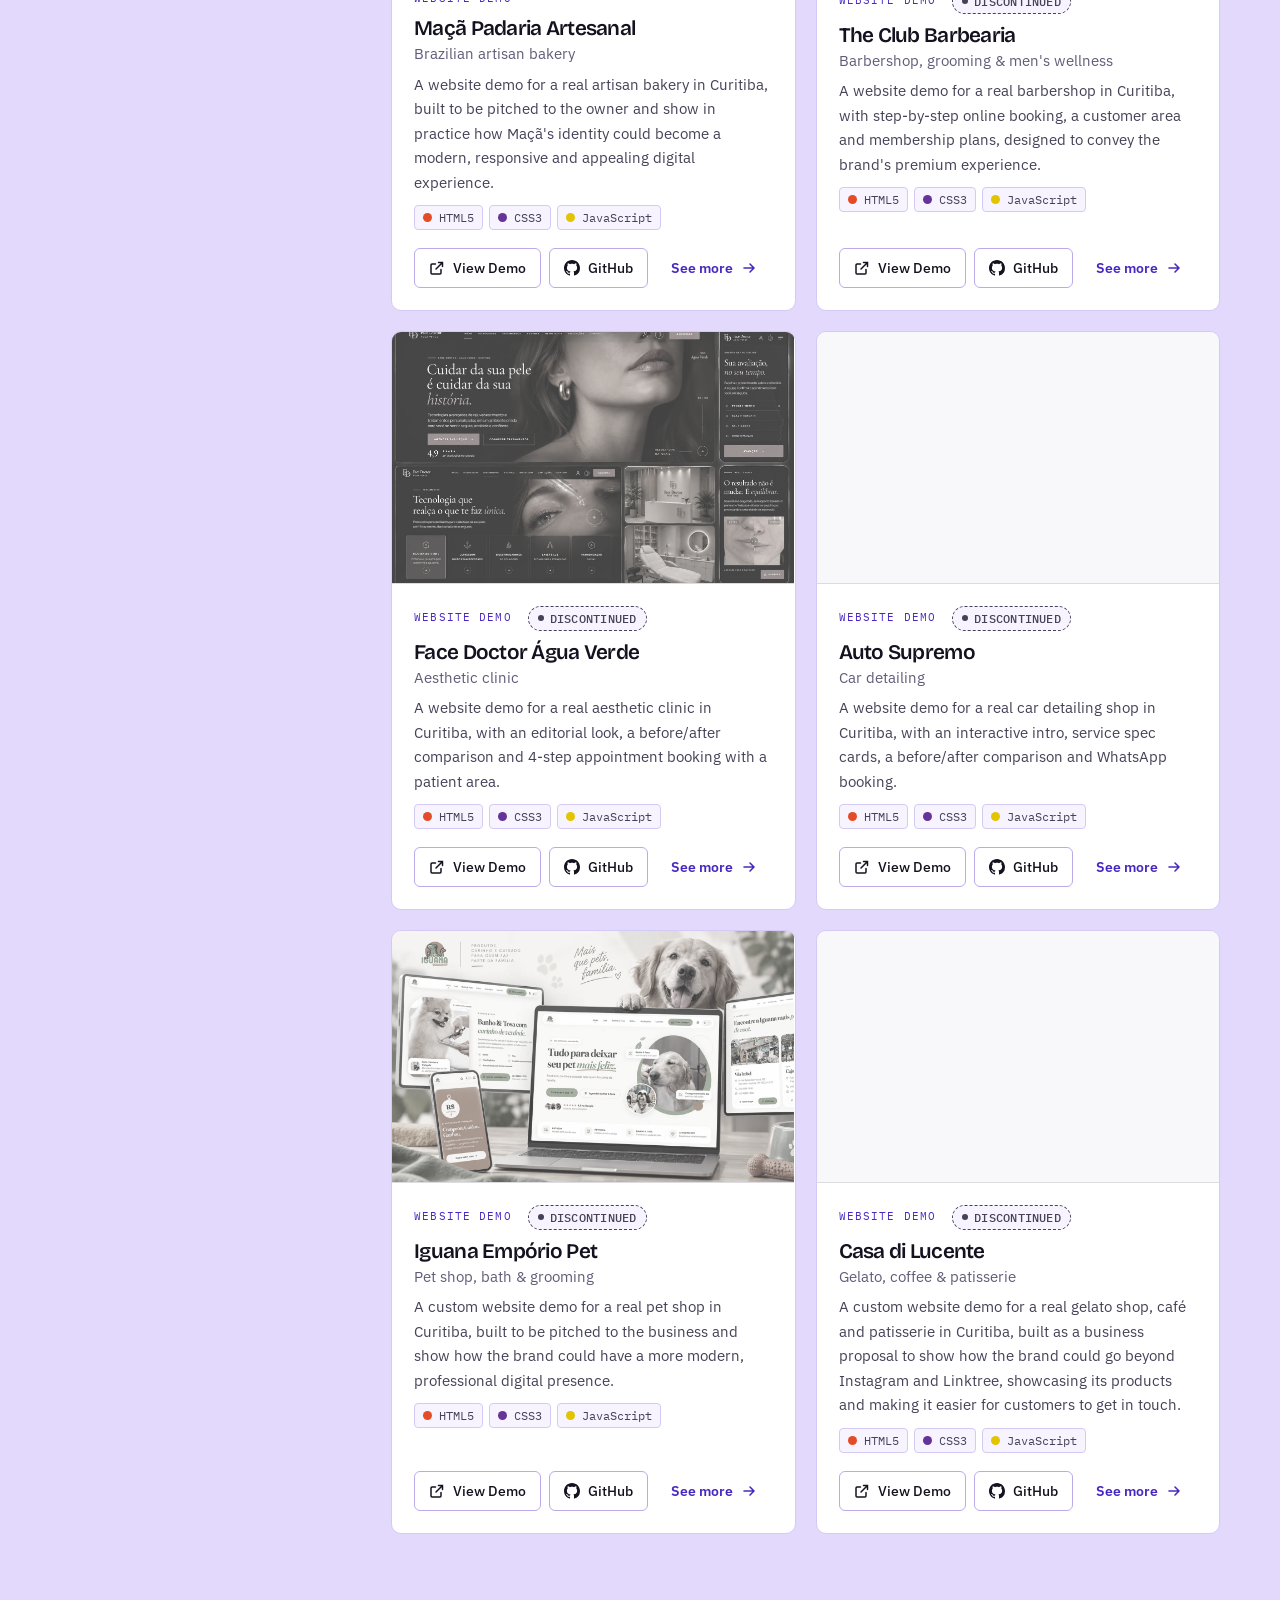
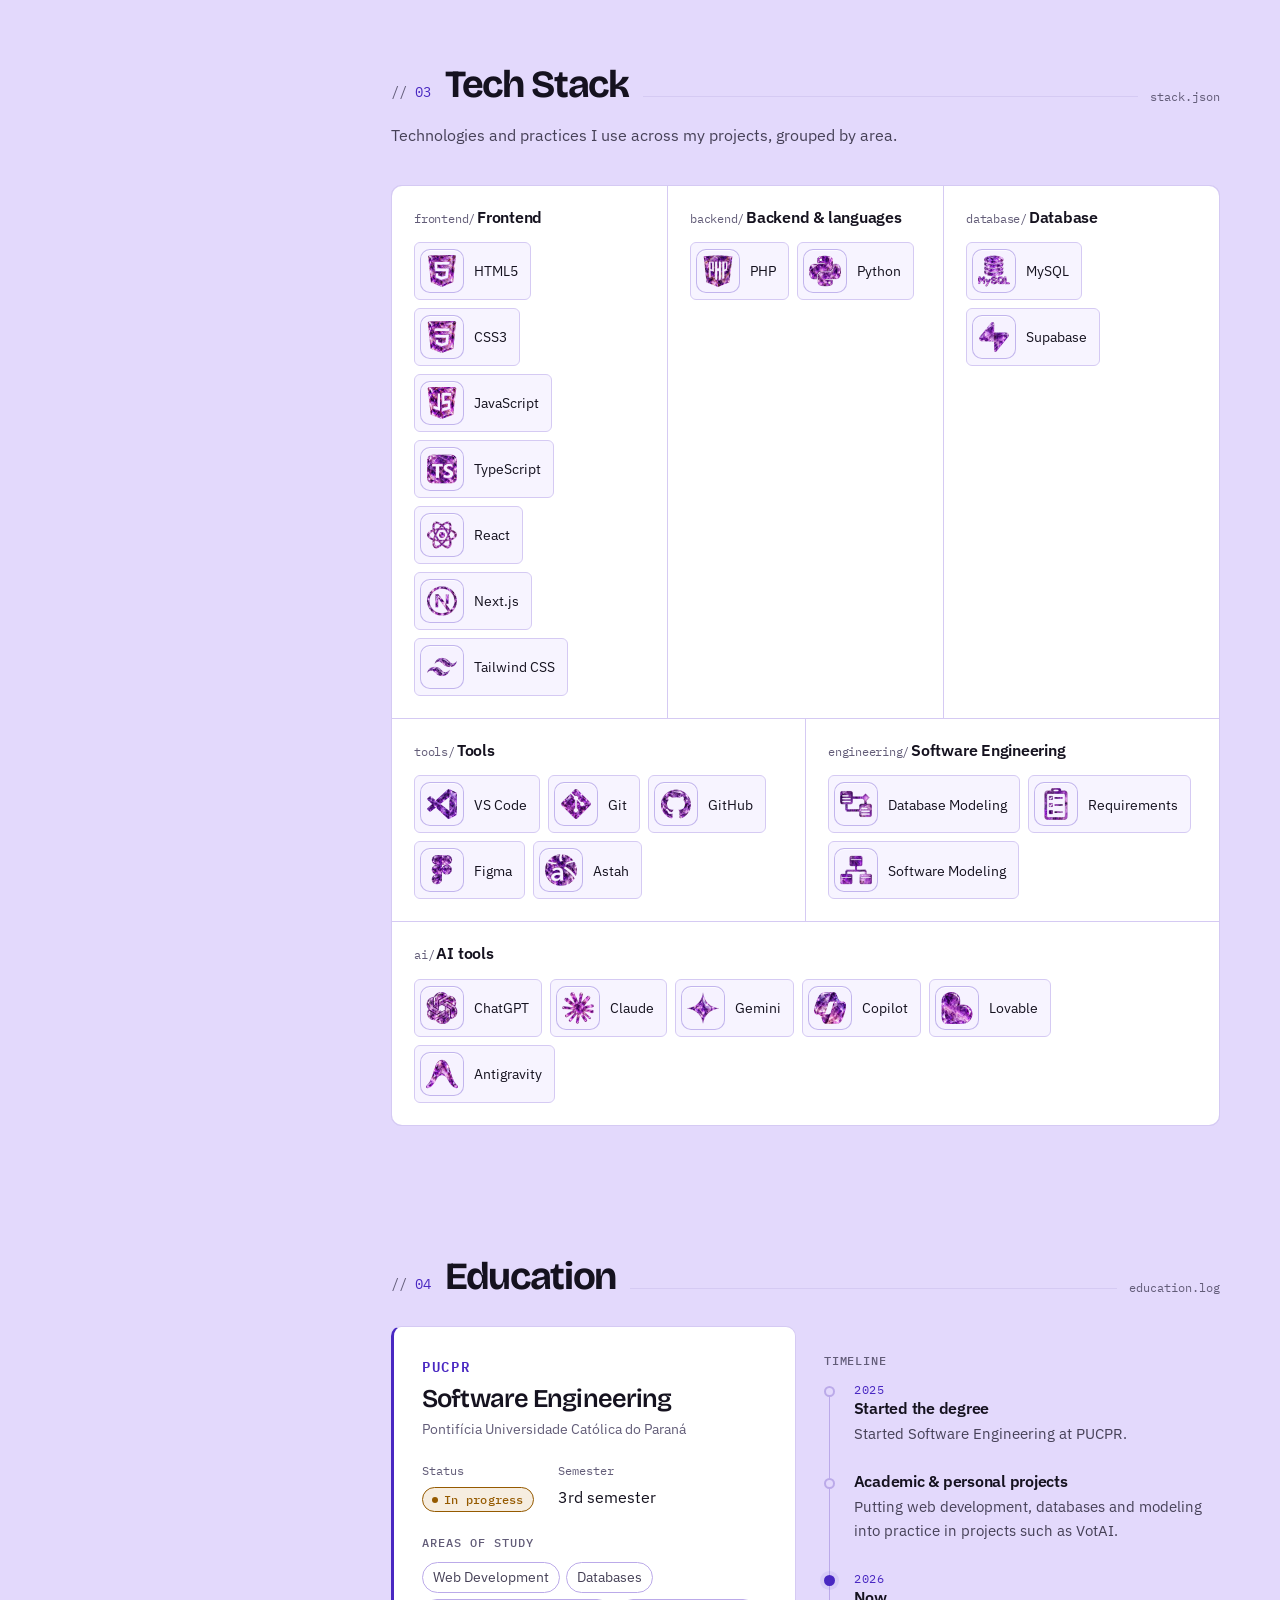
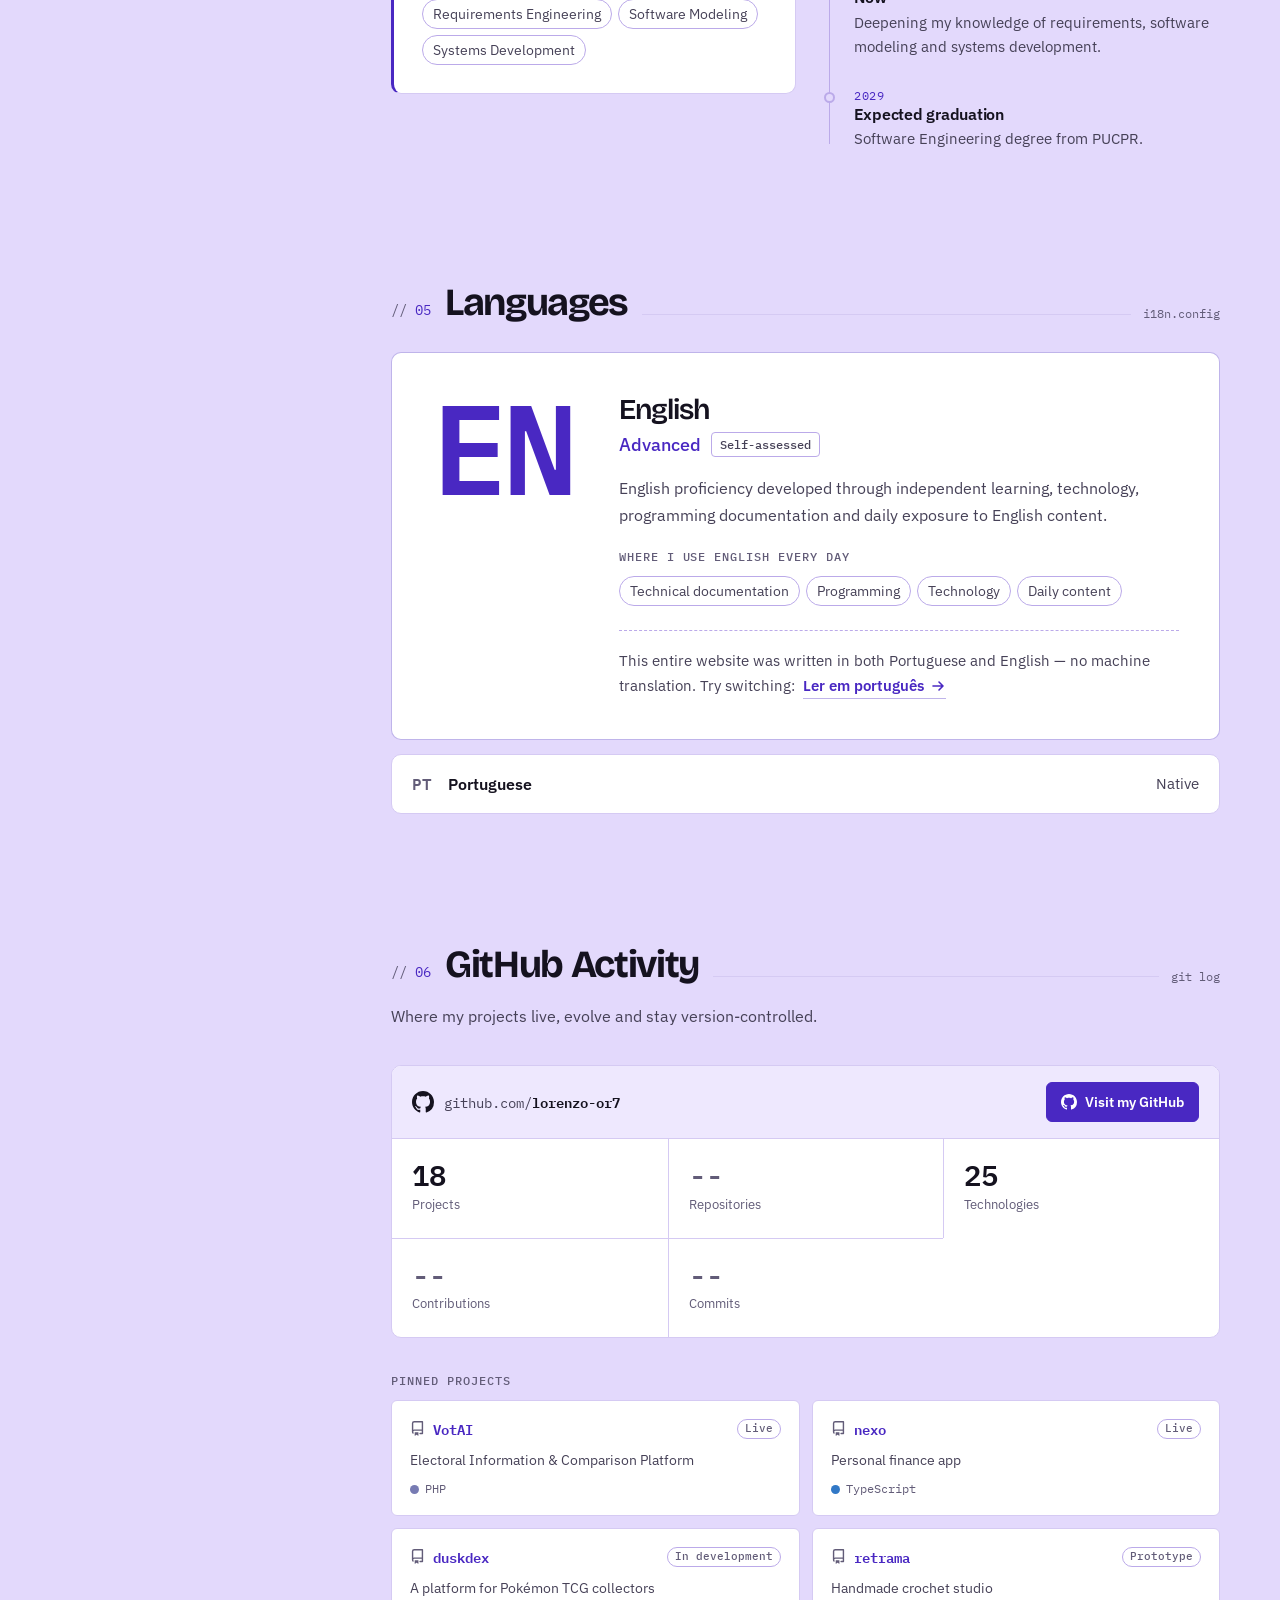
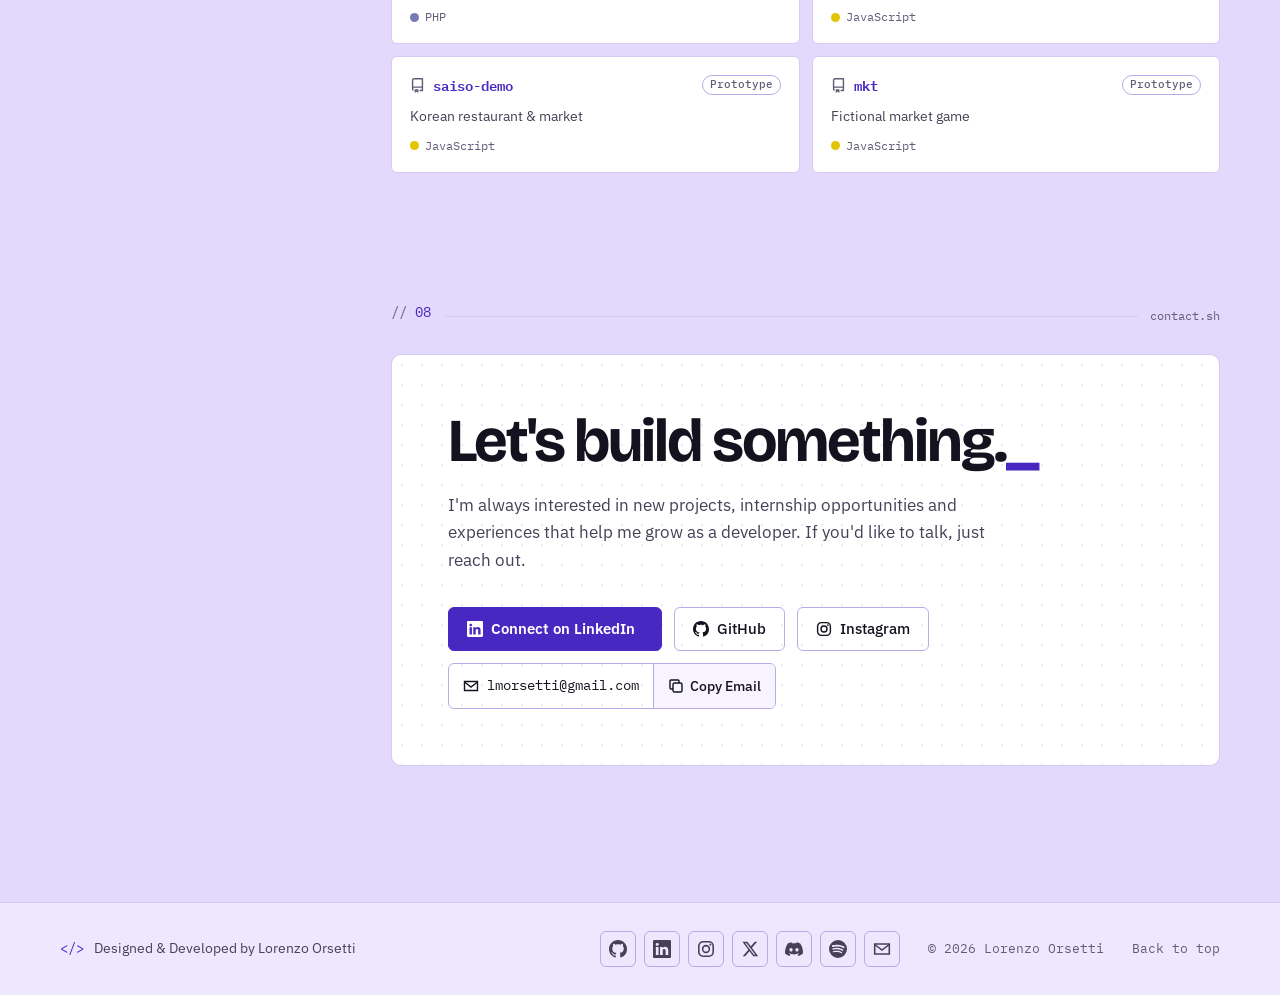
==== commit 7a97a0cd: "Add files via upload" ====
--- a/index.html
+++ b/index.html
@@ -77,6 +77,7 @@
           <li><a class="nav__link" href="#education" data-i18n="nav.education">Education</a></li>
           <li><a class="nav__link" href="#english" data-i18n="nav.english">English</a></li>
           <li><a class="nav__link" href="#github" data-i18n="nav.github">GitHub</a></li>
+          <li id="beyond-nav-item" hidden><a class="nav__link nav__link--beyond" href="#beyond-code"><span data-i18n="nav.beyond">Beyond</span> <span aria-hidden="true">✦</span></a></li>
           <li><a class="nav__link" href="#contact" data-i18n="nav.contact">Contact</a></li>
         </ul>
       </nav>
@@ -133,7 +134,7 @@
               <svg class="btn__icon" viewBox="0 0 16 16" aria-hidden="true"><use href="#i-linkedin"/></svg>
               LinkedIn
             </a>
-            <a class="btn btn--ghost" data-link="instagram" href="https://www.instagram.com/lorenzo.or7/" target="_blank" rel="noopener noreferrer">
+            <a class="btn btn--ghost" data-link="instagram" href="https://www.instagram.com/or7.dev/" target="_blank" rel="noopener noreferrer">
               <svg class="btn__icon" viewBox="0 0 16 16" aria-hidden="true"><use href="#i-instagram"/></svg>
               Instagram
             </a>
@@ -303,10 +304,22 @@
           <div class="github" id="github-content"></div>
         </section>
 
+
+        <!-- ===================== BEYOND CODE (EASTER EGG) ===================== -->
+        <section class="section beyond" id="beyond-code" aria-labelledby="beyond-title" hidden>
+          <header class="section-head" data-reveal>
+            <span class="section-head__index">07</span>
+            <h2 class="section-head__title" id="beyond-title" data-i18n="beyond.title">Beyond Code</h2>
+            <span class="section-head__file">outside-code.js</span>
+          </header>
+          <p class="section-intro" data-i18n="beyond.intro" data-reveal></p>
+          <div class="beyond__grid" id="beyond-grid"></div>
+        </section>
+
         <!-- ===================== CONTATO ===================== -->
         <section class="section section--contact" id="contact" aria-labelledby="contact-title">
           <header class="section-head" data-reveal>
-            <span class="section-head__index">07</span>
+            <span class="section-head__index">08</span>
             <h2 class="visually-hidden" data-i18n="nav.contact">Contact</h2>
             <span class="section-head__file">contact.sh</span>
           </header>
@@ -332,6 +345,8 @@
       <a class="site-footer__top mono" href="#hero" data-i18n="footer.top">Back to top</a>
     </div>
   </footer>
+
+  <div class="unlock-overlay" id="unlock-overlay" aria-hidden="true"><span class="unlock-overlay__core"></span><span class="unlock-overlay__scan"></span></div>
 
   <!-- ===================== MODAL: ESTUDO DE CASO ===================== -->
   <dialog class="case" id="case-dialog" aria-labelledby="case-title">
@@ -367,6 +382,7 @@
   <script src="js/utils.js" defer></script>
   <script src="js/projects.js" defer></script>
   <script src="js/github.js" defer></script>
+  <script src="js/easter-egg.js" defer></script>
   <script src="js/main.js" defer></script>
 </body>
 </html>
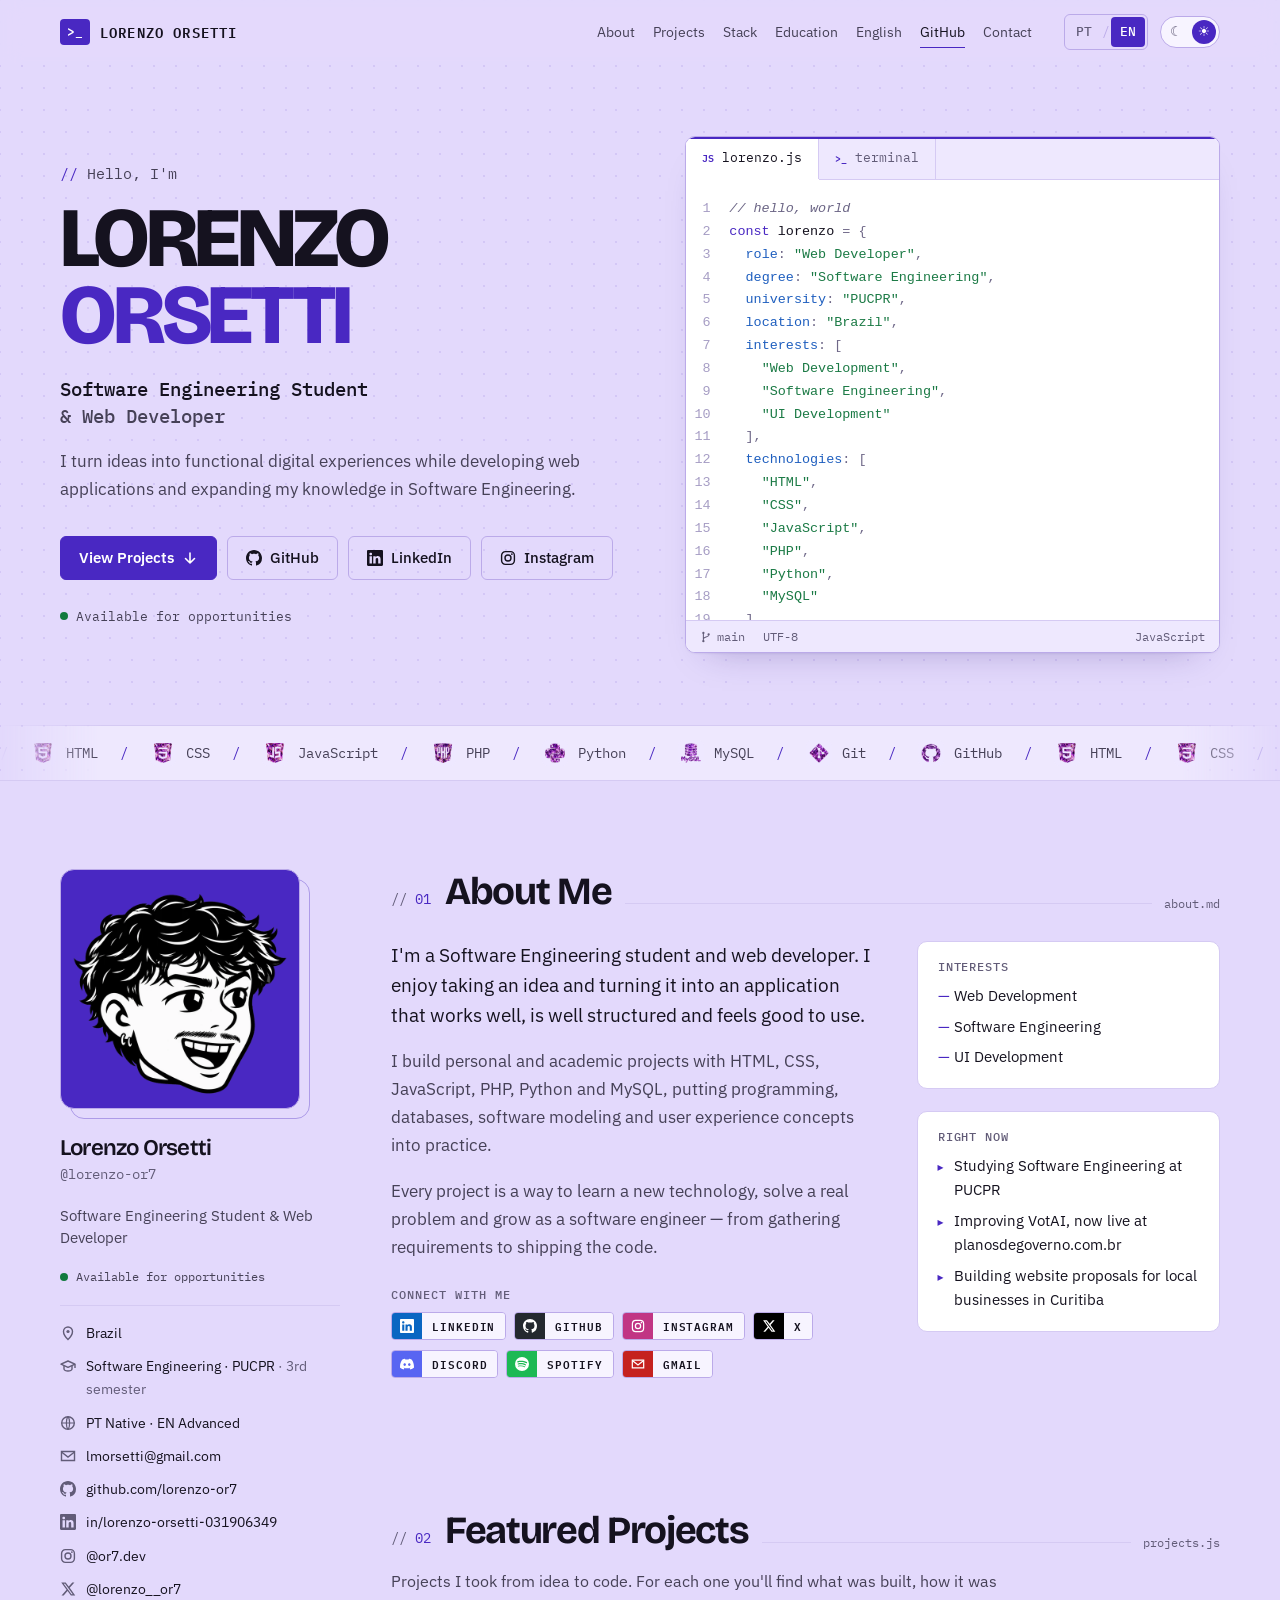
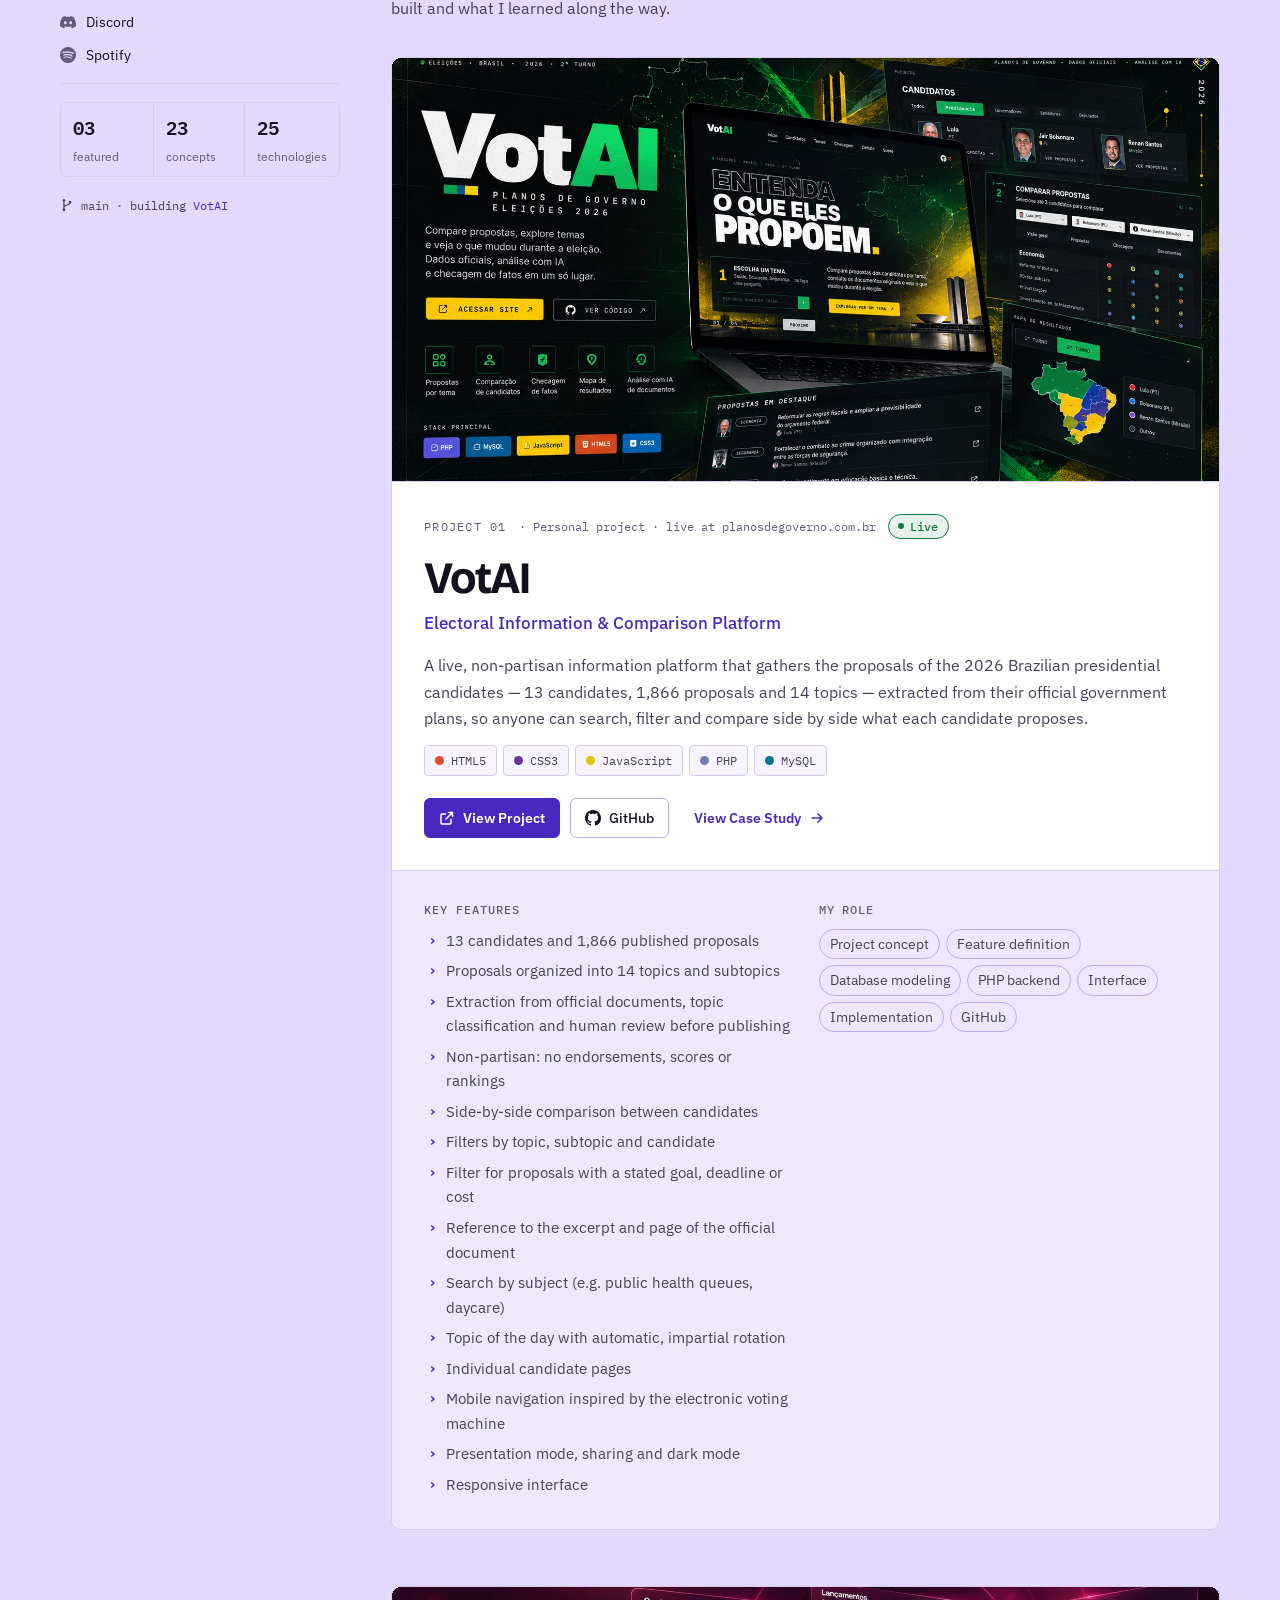
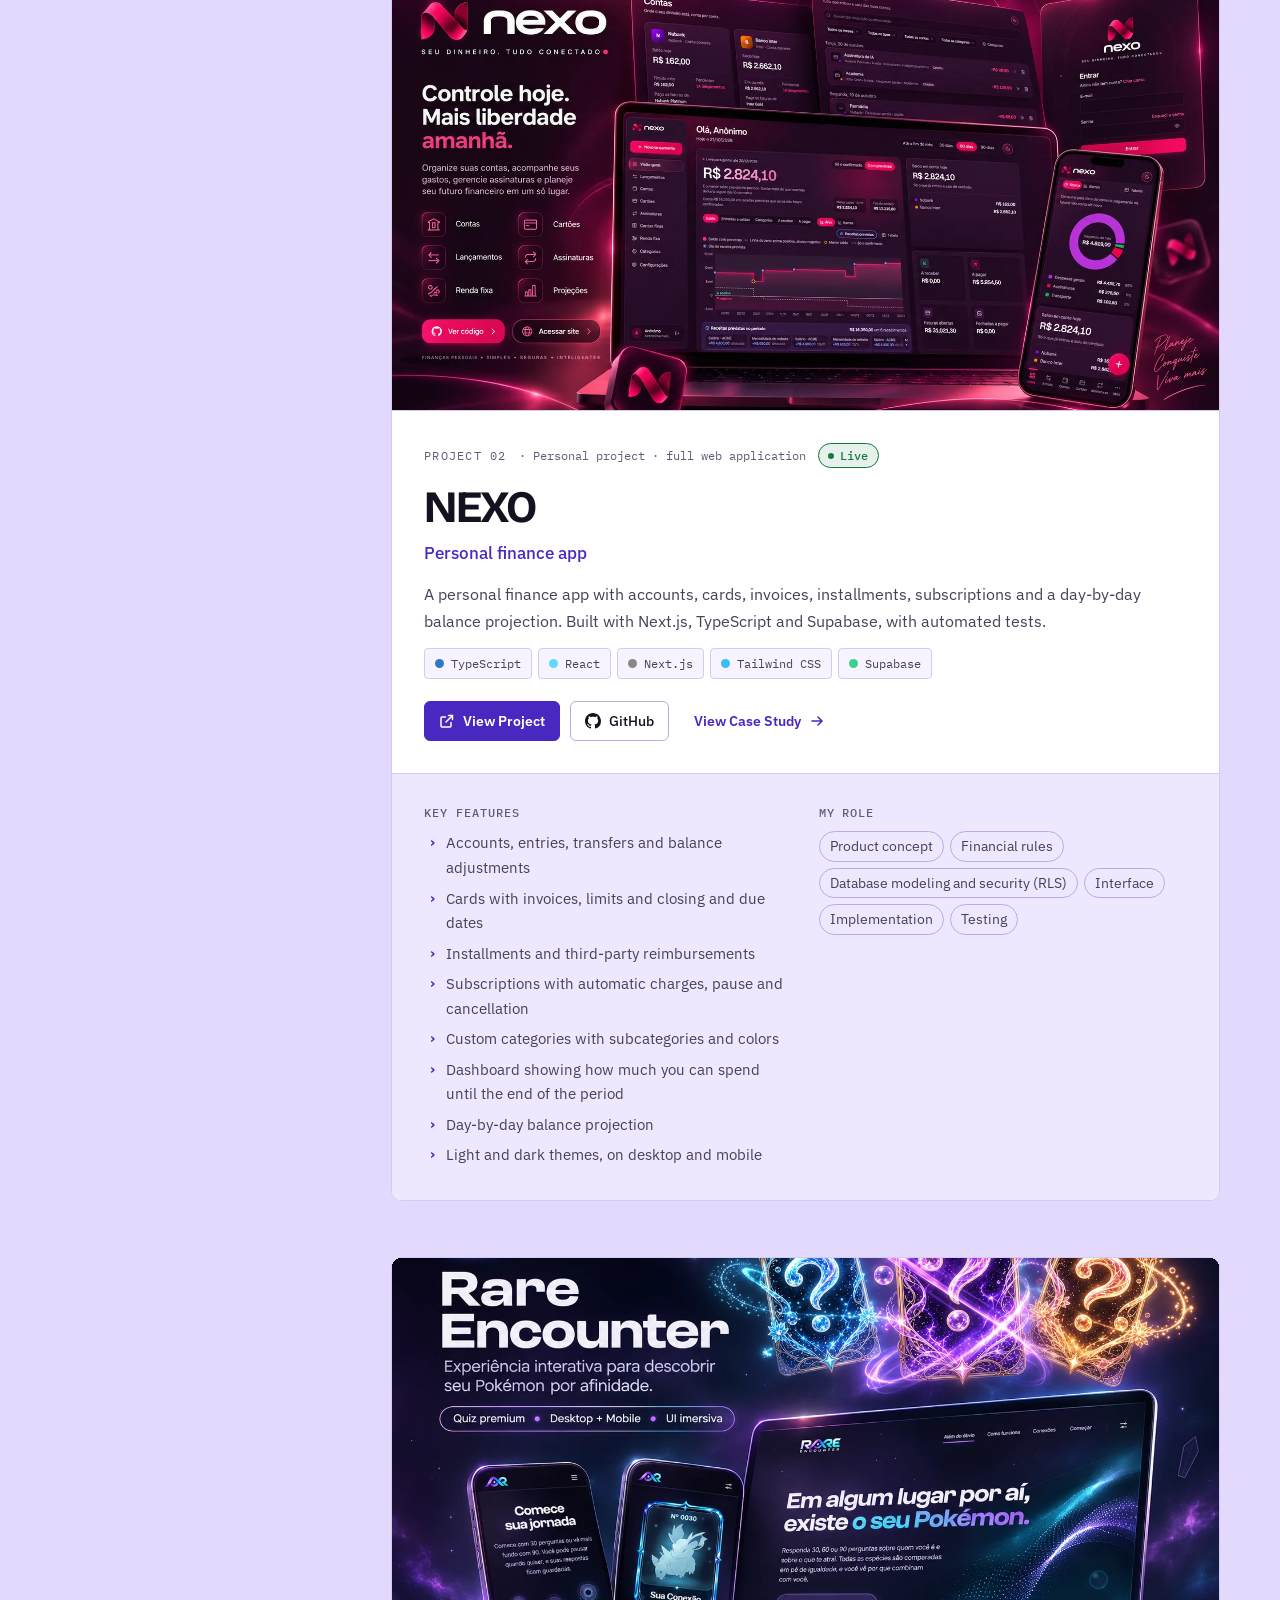
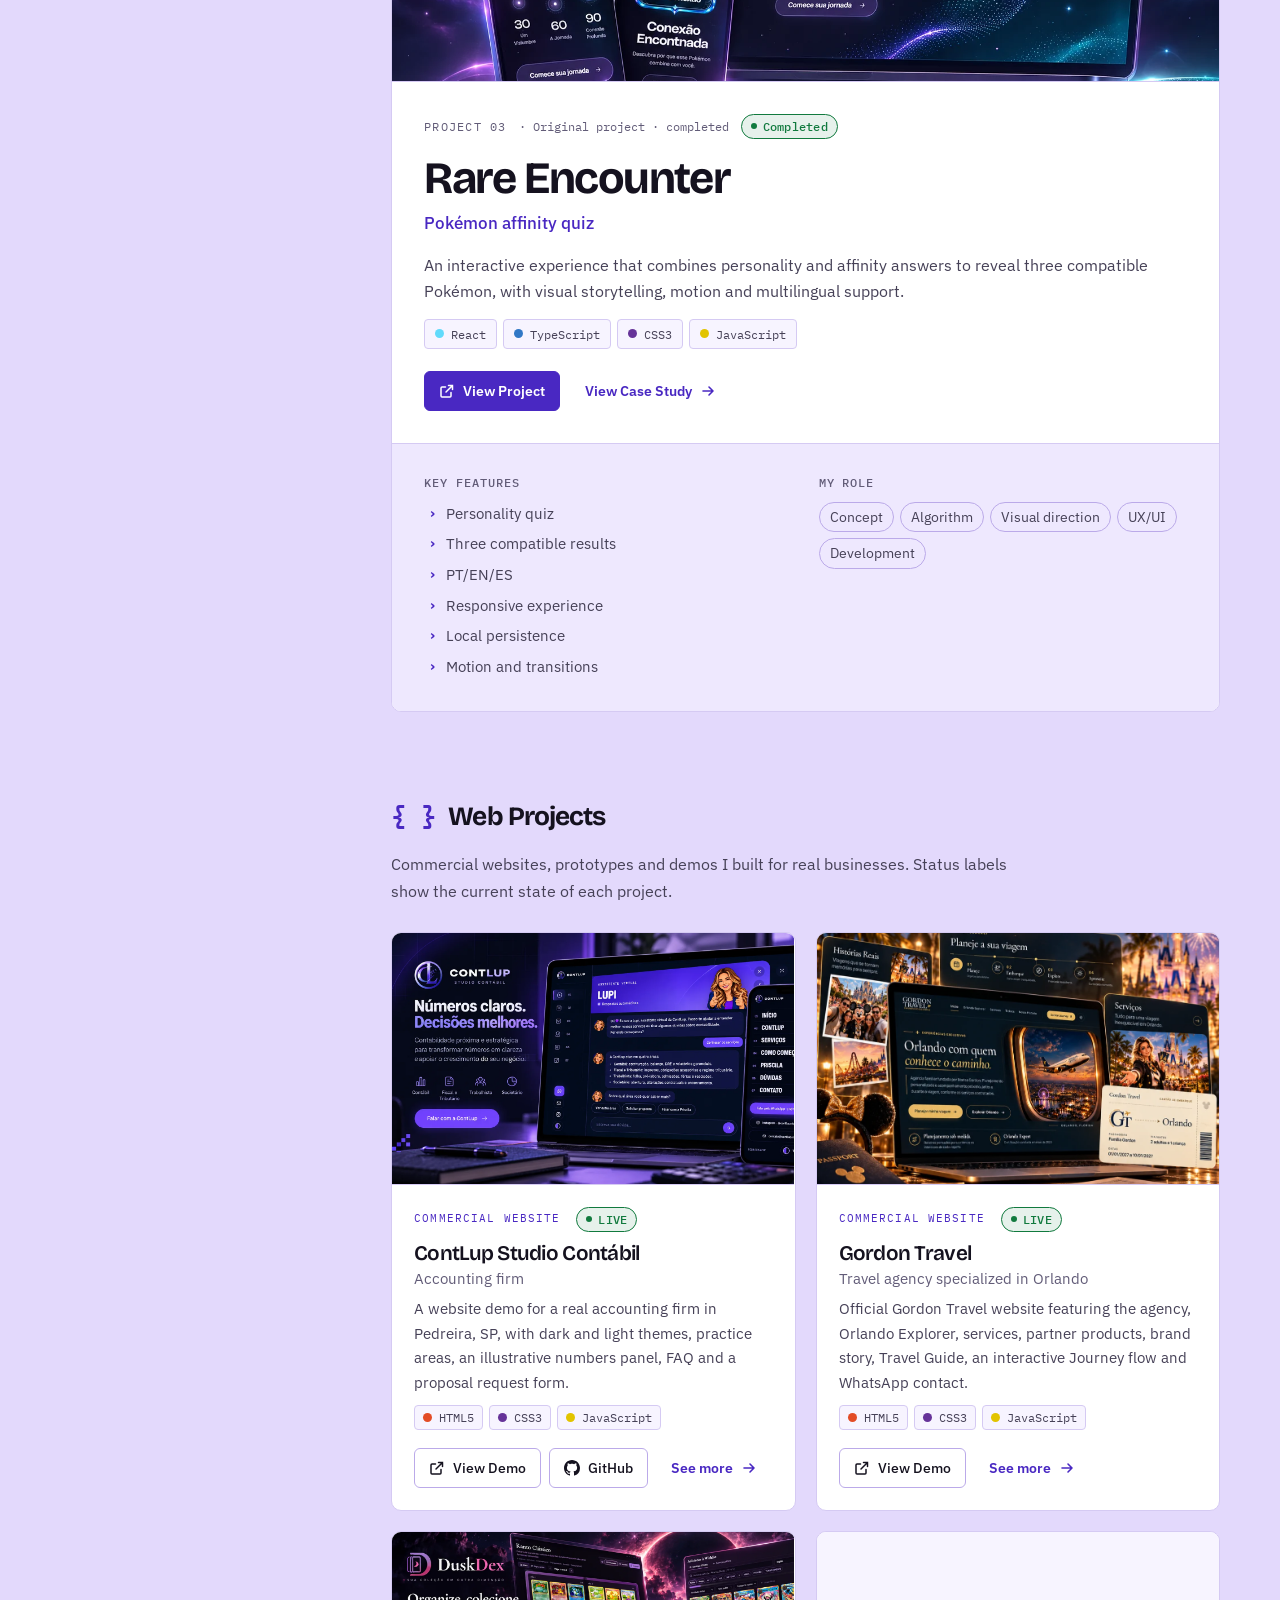
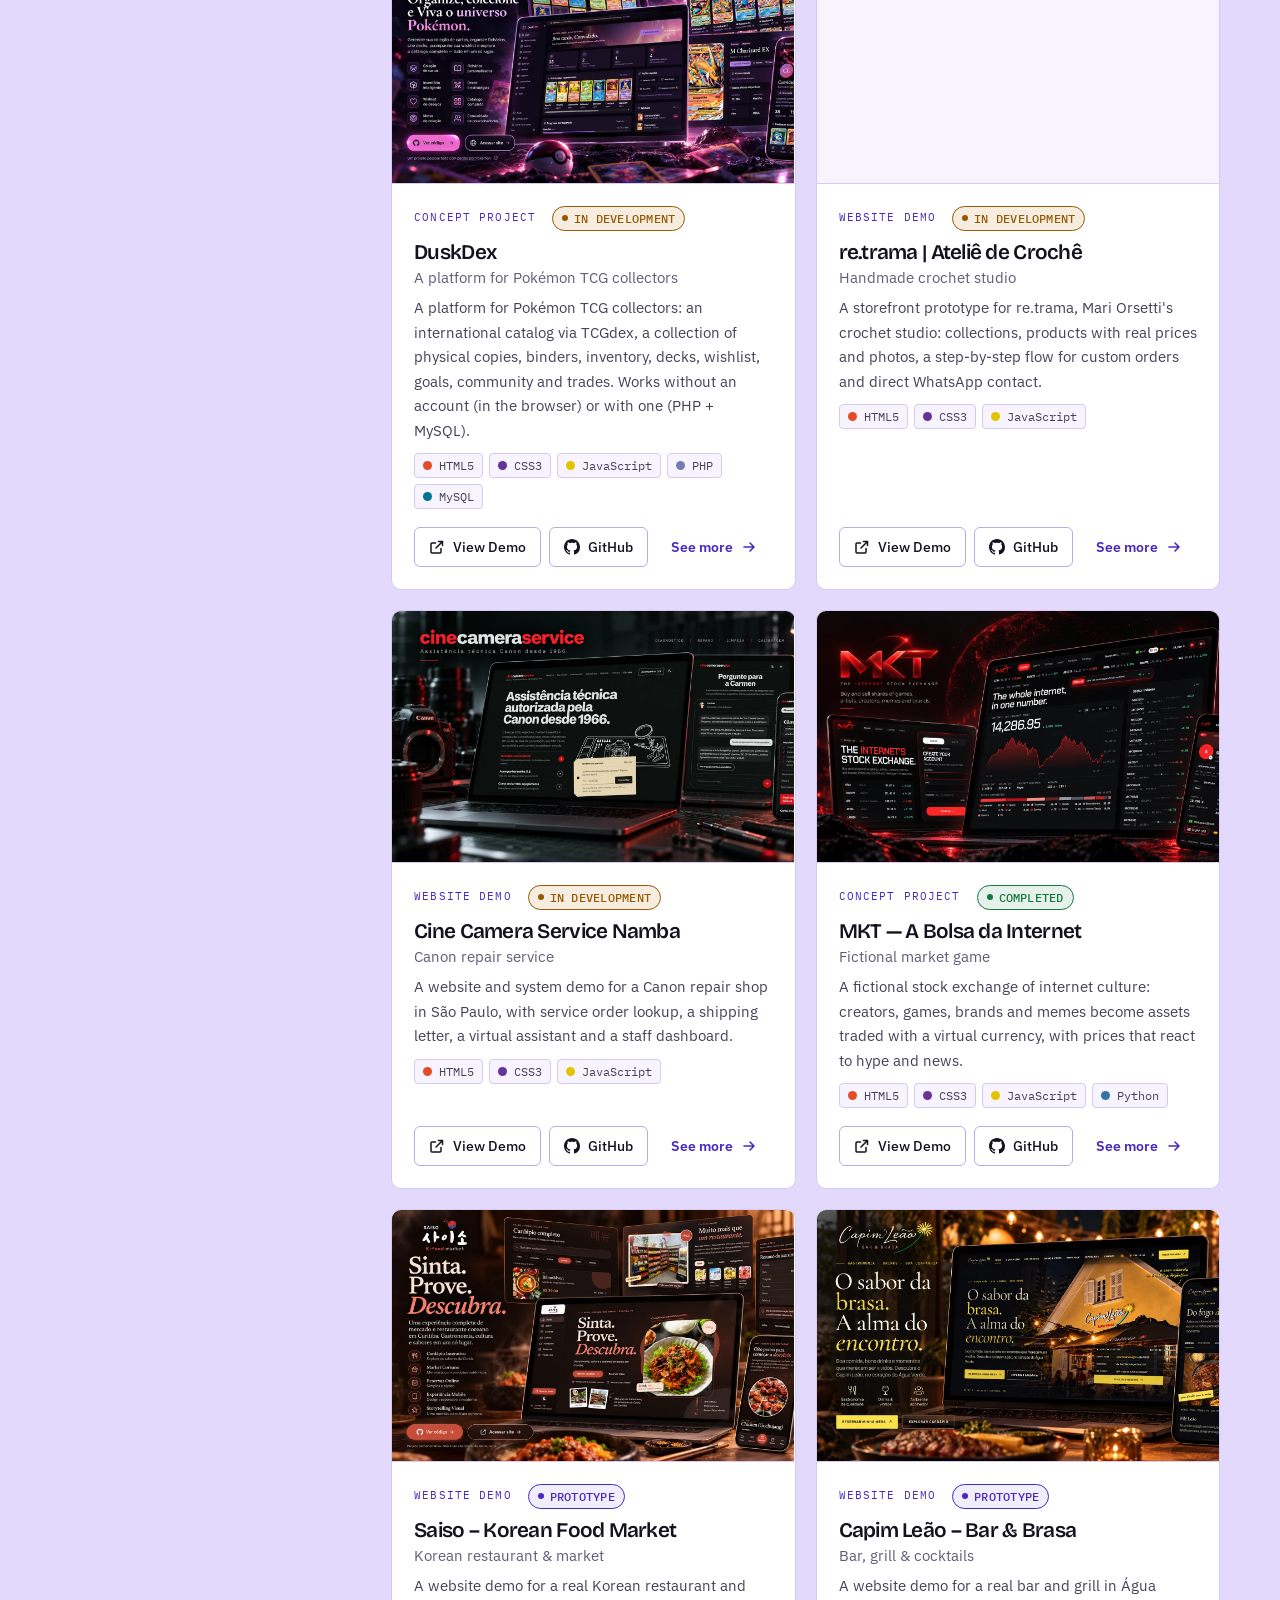
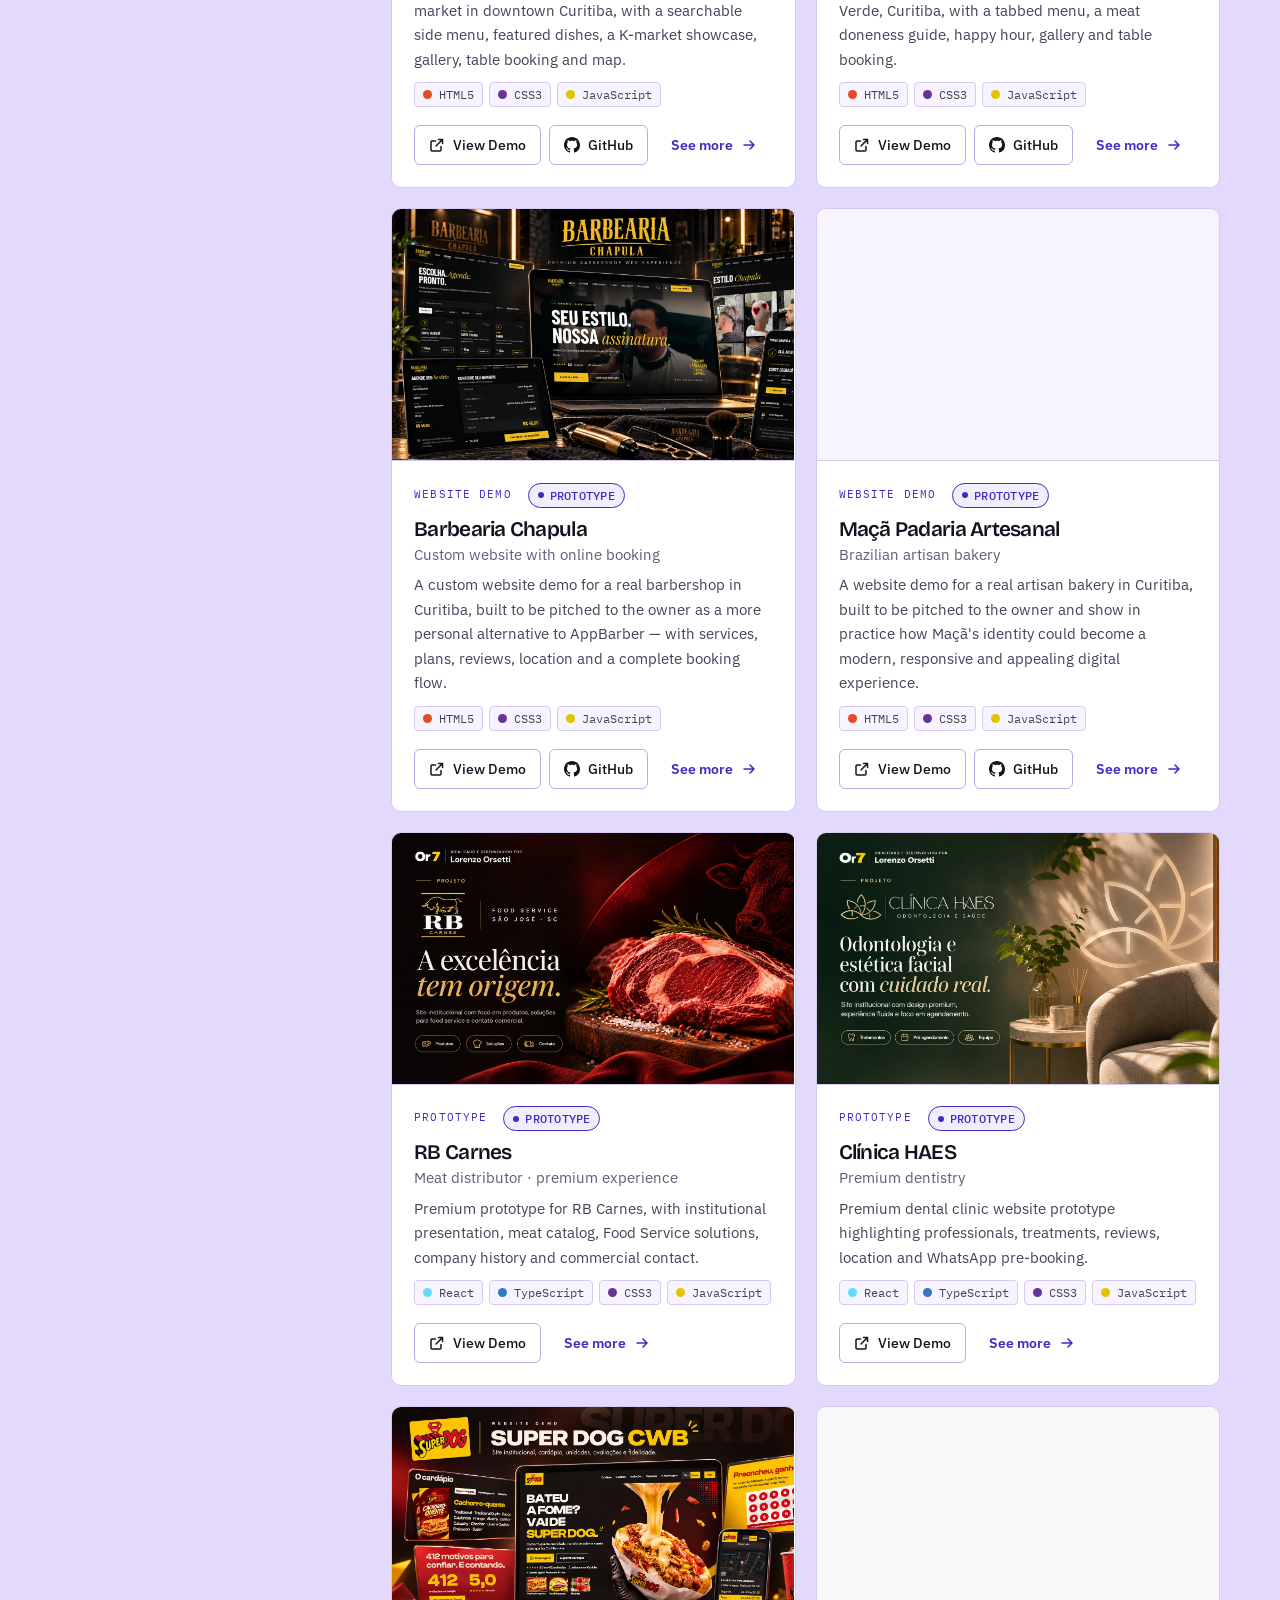
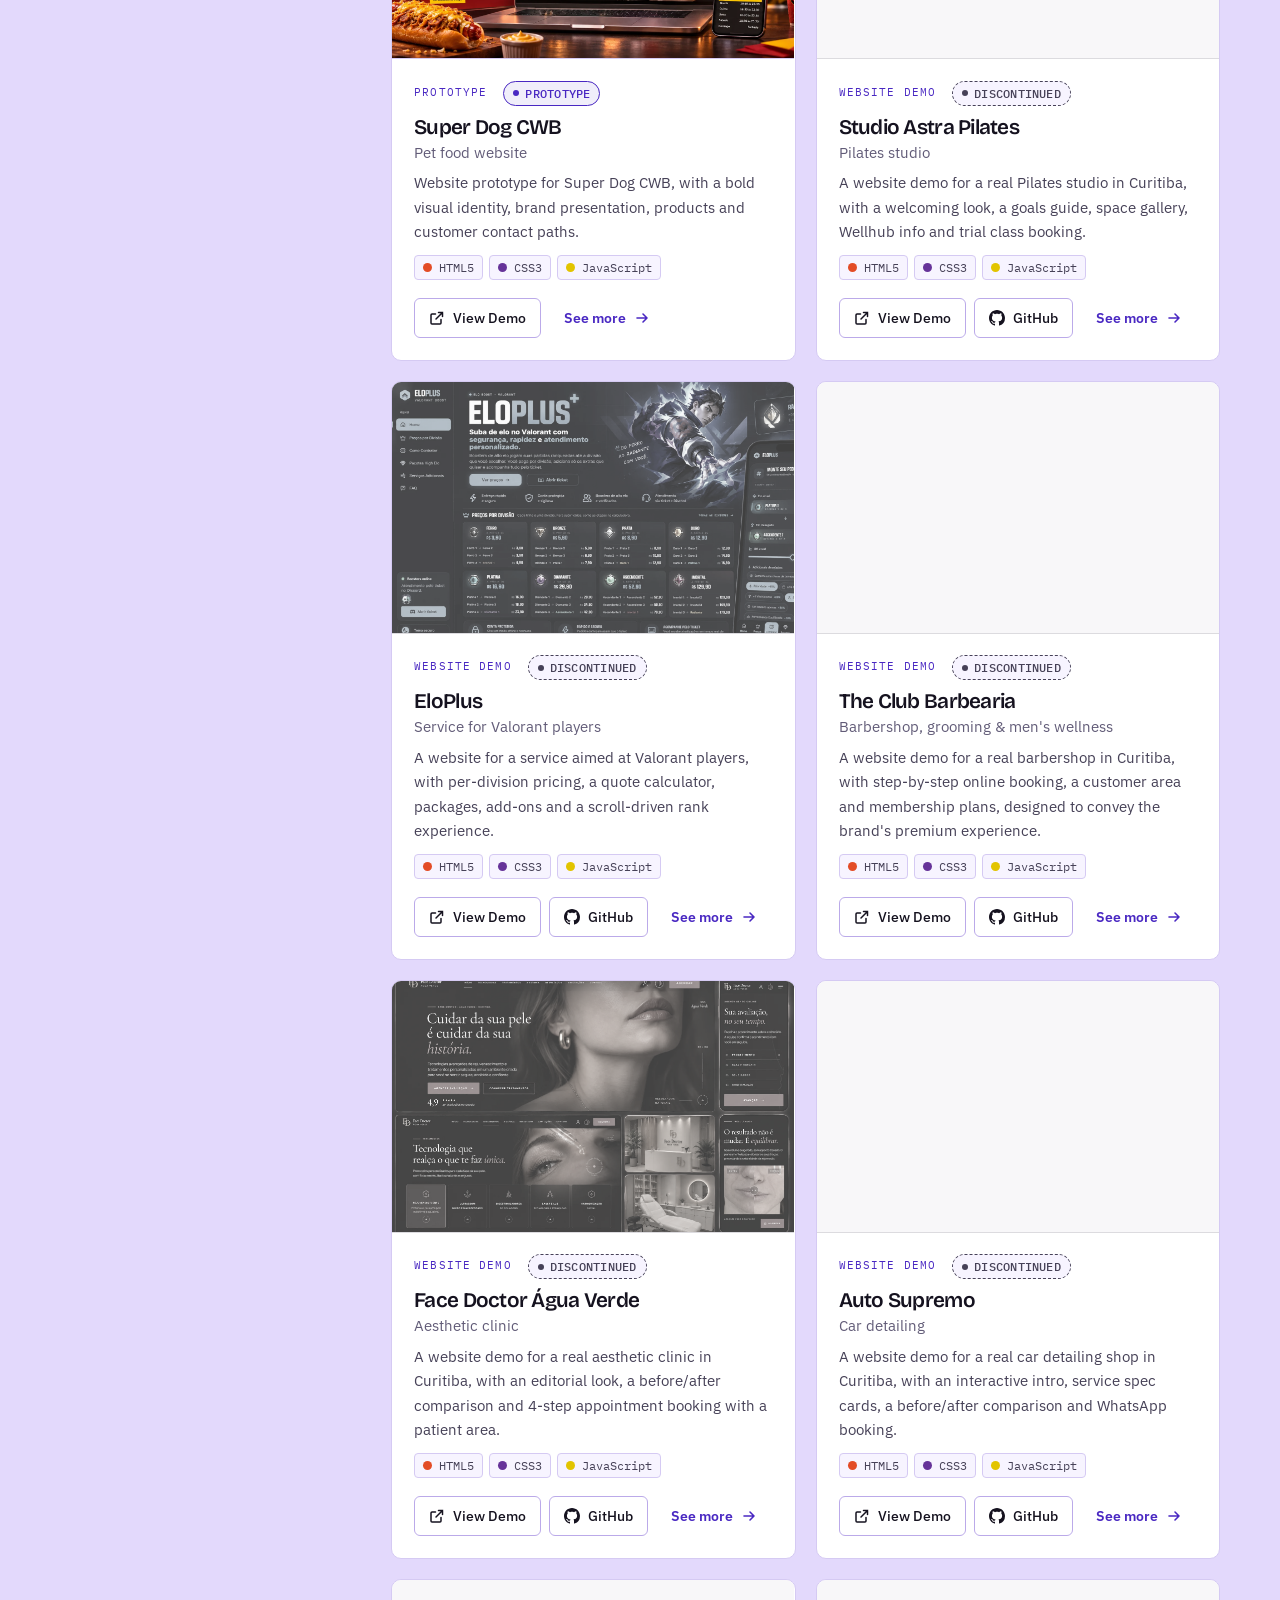
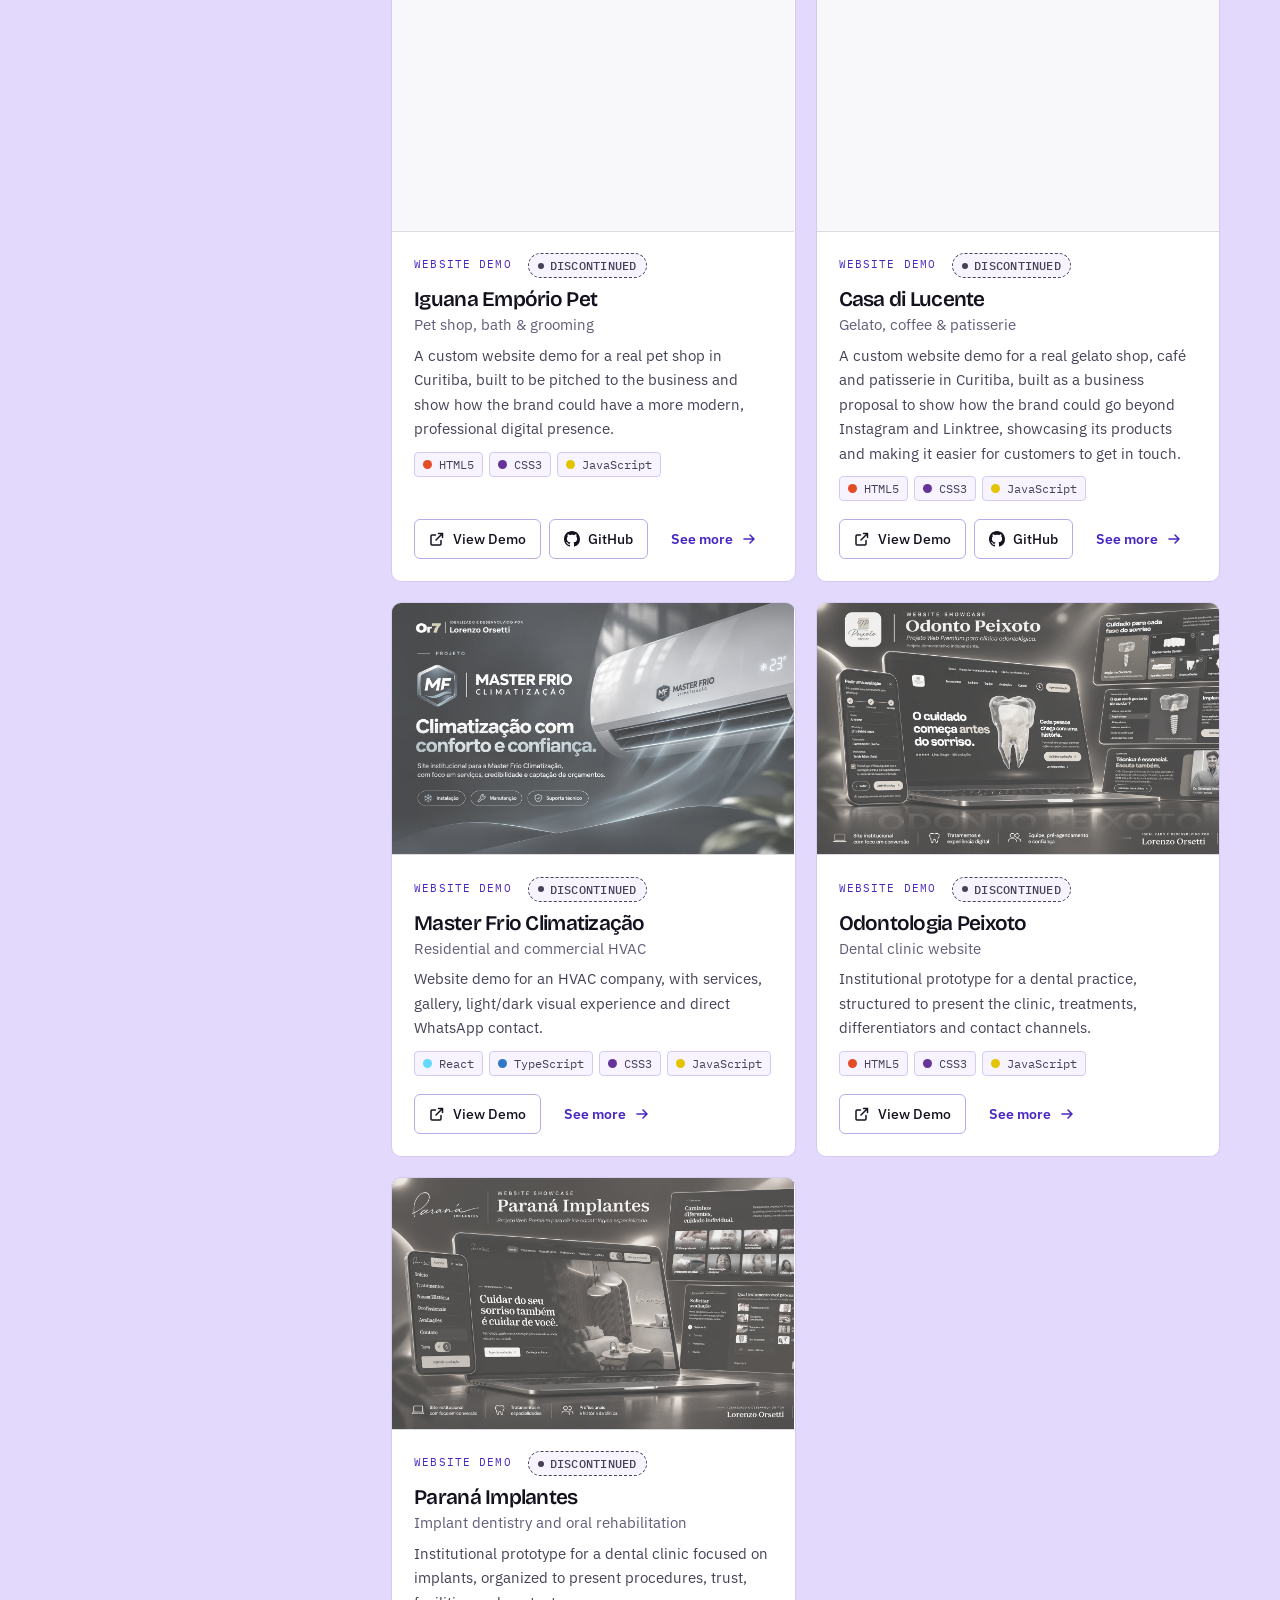
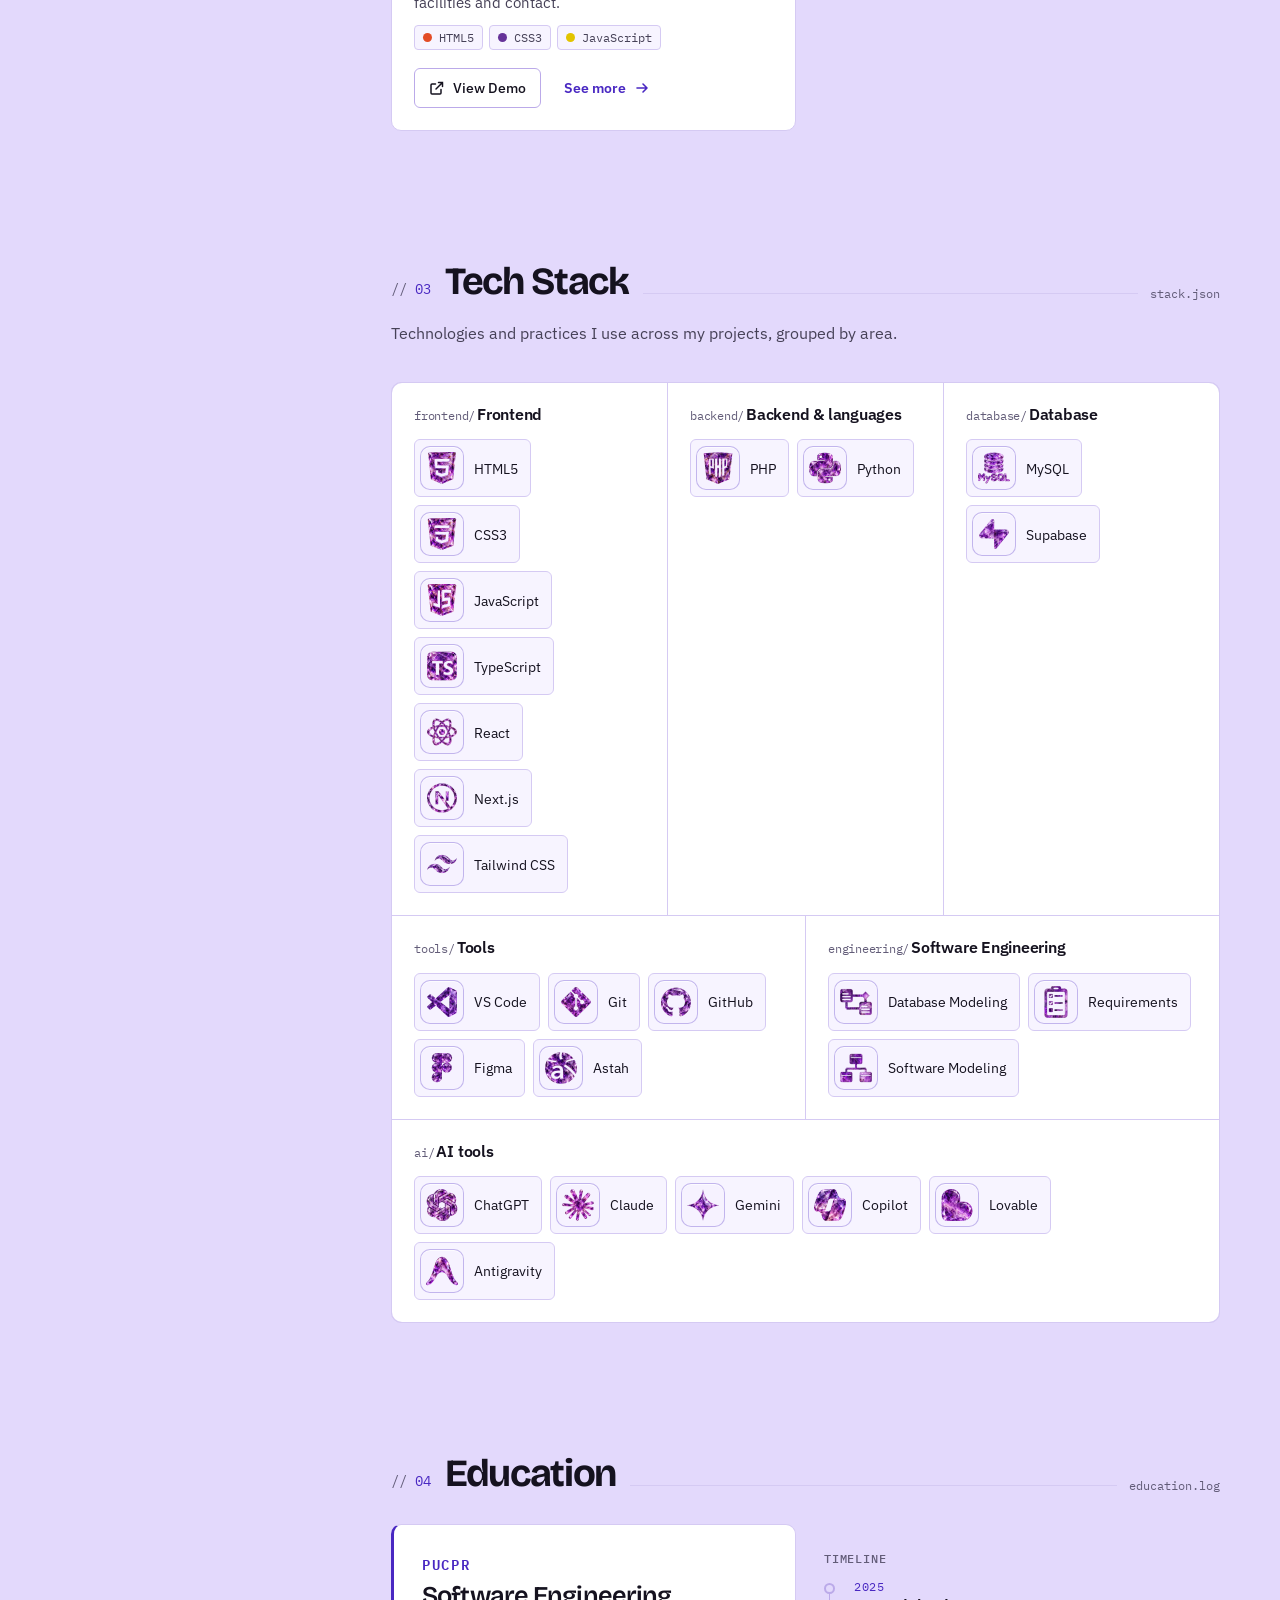
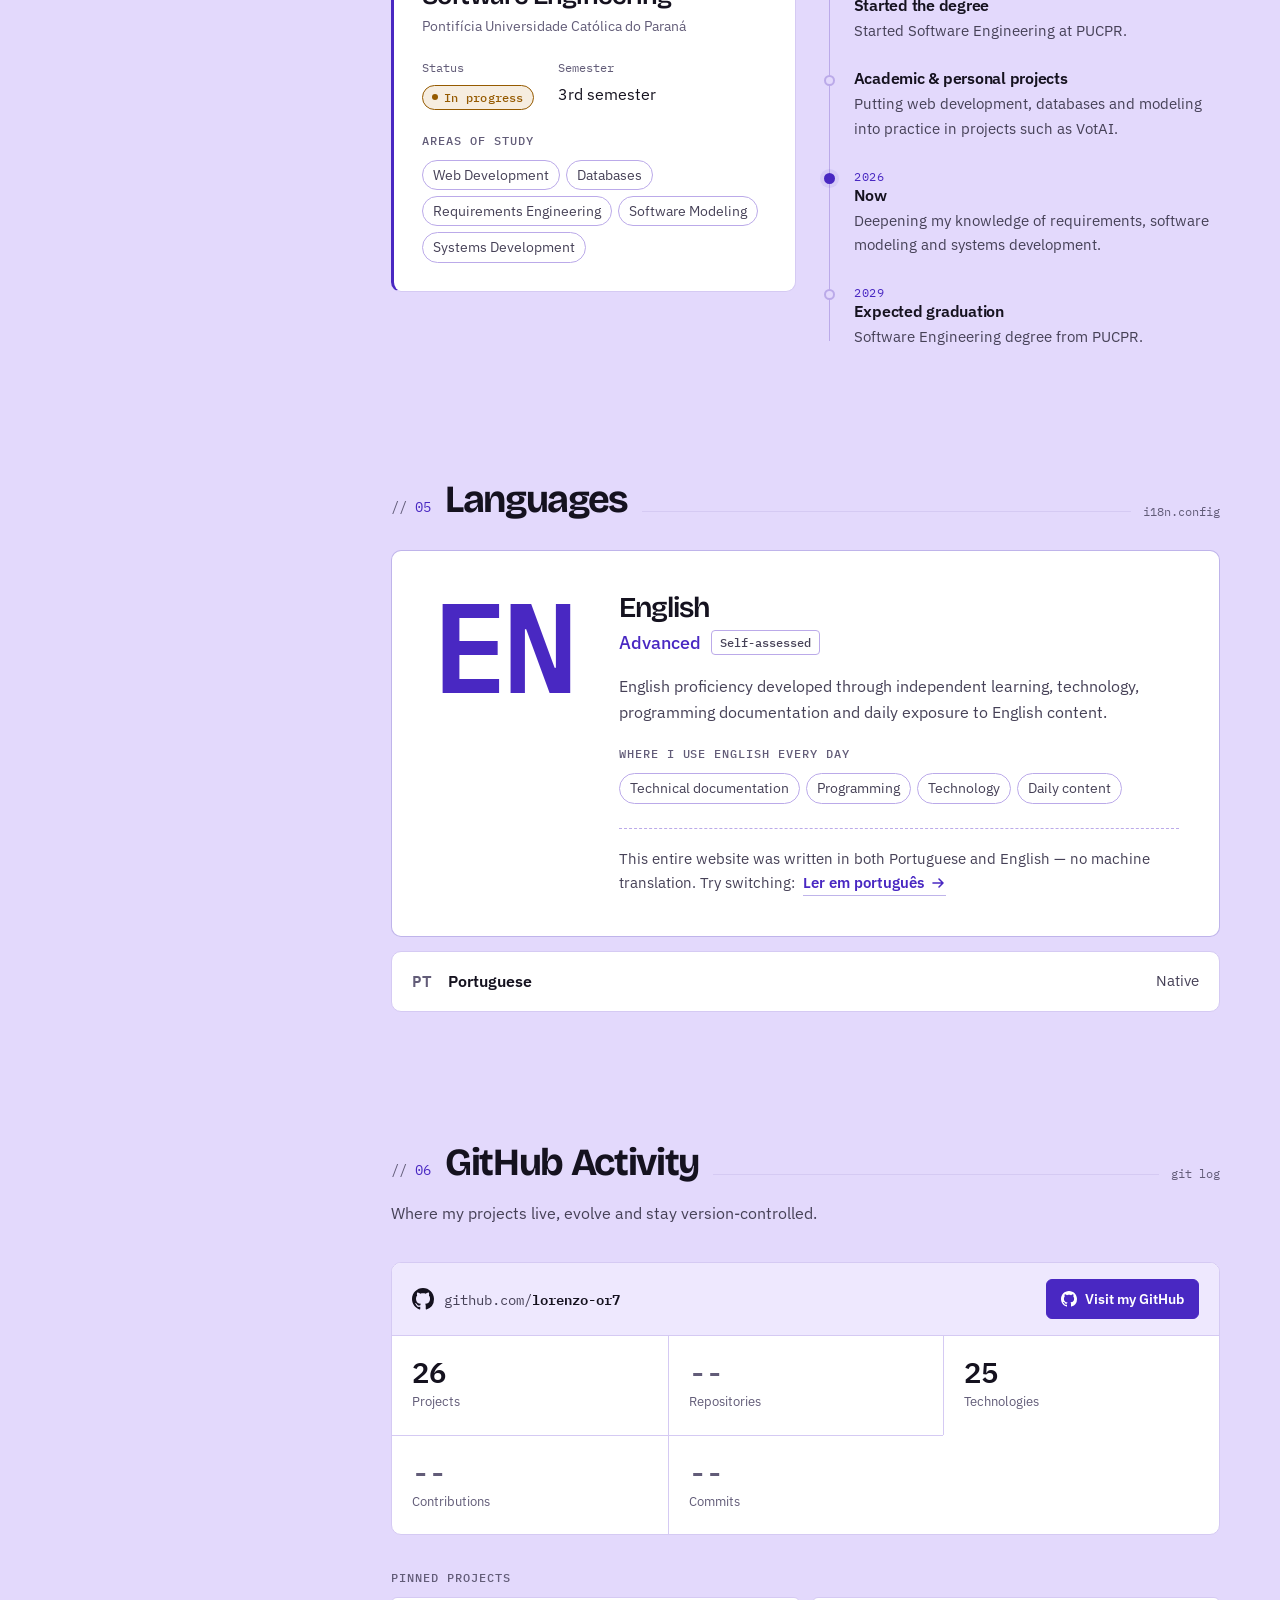
==== commit 32957025: "Corrige portfolio e adiciona novos projetos" ====
--- a/index.html
+++ b/index.html
@@ -56,6 +56,7 @@
   <link rel="stylesheet" href="css/themes.css">
   <link rel="stylesheet" href="css/style.css">
   <link rel="stylesheet" href="css/responsive.css">
+  <link rel="stylesheet" href="css/easter-egg.css">
 </head>
 
 <body>
@@ -303,7 +304,6 @@
           <p class="section-intro" data-i18n="gh.intro" data-reveal></p>
           <div class="github" id="github-content"></div>
         </section>
-
 
         <!-- ===================== BEYOND CODE (EASTER EGG) ===================== -->
         <section class="section beyond" id="beyond-code" aria-labelledby="beyond-title" hidden>
--- a/css/easter-egg.css
+++ b/css/easter-egg.css
@@ -0,0 +1,4 @@
+.nav__link--beyond{color:var(--accent-ink);text-shadow:0 0 18px color-mix(in srgb,var(--accent) 35%,transparent)}
+.beyond{position:relative}.beyond__grid{display:grid;grid-template-columns:minmax(0,1fr) minmax(240px,.32fr);gap:18px;align-items:start}.beyond__cards{display:grid;grid-template-columns:repeat(2,minmax(0,1fr));gap:14px}.beyond-card,.beyond-favorites{padding:22px;background:var(--surface);border:1px solid var(--border);border-radius:var(--radius);}.beyond-card{transition:transform .2s ease,border-color .2s ease,box-shadow .2s ease}.beyond-card:hover{transform:translateY(-3px);border-color:var(--accent-line);box-shadow:0 14px 34px color-mix(in srgb,var(--accent) 9%,transparent)}.beyond-card__file{margin:0 0 10px;color:var(--accent-ink);font-size:.72rem;letter-spacing:.08em}.beyond-card__title{margin:0 0 16px;font-family:var(--font-display);font-size:clamp(1.2rem,2vw,1.55rem);letter-spacing:-.025em}.beyond__sub+.beyond__sub{margin-top:14px}.beyond__sub>span{display:block;margin-bottom:8px;color:var(--text-3);font-family:var(--font-mono);font-size:.68rem;text-transform:uppercase;letter-spacing:.08em}.beyond__chips{display:flex;flex-wrap:wrap;gap:7px;margin:0;padding:0;list-style:none}.beyond__chips li{padding:6px 9px;border:1px solid var(--border);border-radius:5px;background:var(--surface-2);color:var(--text-2);font-size:.78rem}.beyond-favorites{position:sticky;top:calc(var(--header-h) + 20px);border-color:var(--accent-line)}.beyond-favorites dl{margin:0}.beyond-favorites dl>div{display:grid;grid-template-columns:minmax(86px,.8fr) 1.2fr;gap:12px;padding:10px 0;border-top:1px solid var(--border)}.beyond-favorites dt{color:var(--text-3);font-family:var(--font-mono);font-size:.72rem}.beyond-favorites dd{margin:0;color:var(--text);font-weight:600}
+.unlock-overlay{position:fixed;inset:0;z-index:9999;overflow:hidden;pointer-events:none;opacity:0;visibility:hidden;background:transparent}.unlock-overlay__core{position:absolute;left:50%;top:50%;width:12px;height:12px;border-radius:50%;transform:translate(-50%,-50%) scale(.1);background:var(--accent);box-shadow:0 0 80px 30px color-mix(in srgb,var(--accent) 55%,transparent)}.unlock-overlay__scan{position:absolute;inset:0;opacity:0;background:repeating-linear-gradient(0deg,transparent 0 5px,color-mix(in srgb,#fff 12%,transparent) 6px,transparent 7px);mix-blend-mode:overlay}.unlock-overlay.is-active{visibility:visible;animation:unlockOverlay 1.5s ease both}.unlock-overlay.is-active .unlock-overlay__core{animation:unlockCore 1.5s cubic-bezier(.7,0,.2,1) both}.unlock-overlay.is-active .unlock-overlay__scan{animation:unlockScan 1.5s ease both}html:has(.unlock-overlay.is-active) main,html:has(.unlock-overlay.is-active) .site-header{animation:unlockGlitch 1.5s steps(1,end) both}@keyframes unlockOverlay{0%{opacity:0}12%,72%{opacity:1}100%{opacity:0}}@keyframes unlockCore{0%{transform:translate(-50%,-50%) scale(.1);border-radius:50%}28%{transform:translate(-50%,-50%) scale(18);border-radius:48%}55%{transform:translate(-50%,-50%) scale(180);border-radius:0}100%{transform:translate(-50%,-50%) scale(210);opacity:0}}@keyframes unlockScan{0%,28%{opacity:0;transform:translateY(-8%)}40%,70%{opacity:.42}100%{opacity:0;transform:translateY(8%)}}@keyframes unlockGlitch{0%,18%,100%{transform:none;filter:none}20%{transform:translateX(3px);filter:contrast(1.15)}22%{transform:translateX(-2px)}24%{transform:none}68%{filter:blur(.6px) contrast(1.08)}72%{filter:none}}#beyond-nav-item:not([hidden]){animation:beyondNavIn .52s cubic-bezier(.2,.8,.2,1) both}@keyframes beyondNavIn{from{opacity:0;transform:translateY(5px);filter:drop-shadow(0 0 8px var(--accent))}to{opacity:1;transform:translateY(0);filter:none}}
+@media(max-width:860px){.beyond__grid{grid-template-columns:1fr}.beyond-favorites{position:static}}@media(max-width:620px){.beyond__cards{grid-template-columns:1fr}.beyond-card,.beyond-favorites{padding:18px}}@media(prefers-reduced-motion:reduce){.beyond-card{transition:none}.beyond-card:hover{transform:none}.unlock-overlay.is-active{animation:unlockReduced .45s ease both;background:var(--accent)}.unlock-overlay.is-active .unlock-overlay__core,.unlock-overlay.is-active .unlock-overlay__scan,html:has(.unlock-overlay.is-active) main,html:has(.unlock-overlay.is-active) .site-header,#beyond-nav-item:not([hidden]){animation:none}@keyframes unlockReduced{0%,100%{opacity:0}30%,70%{opacity:1}}}
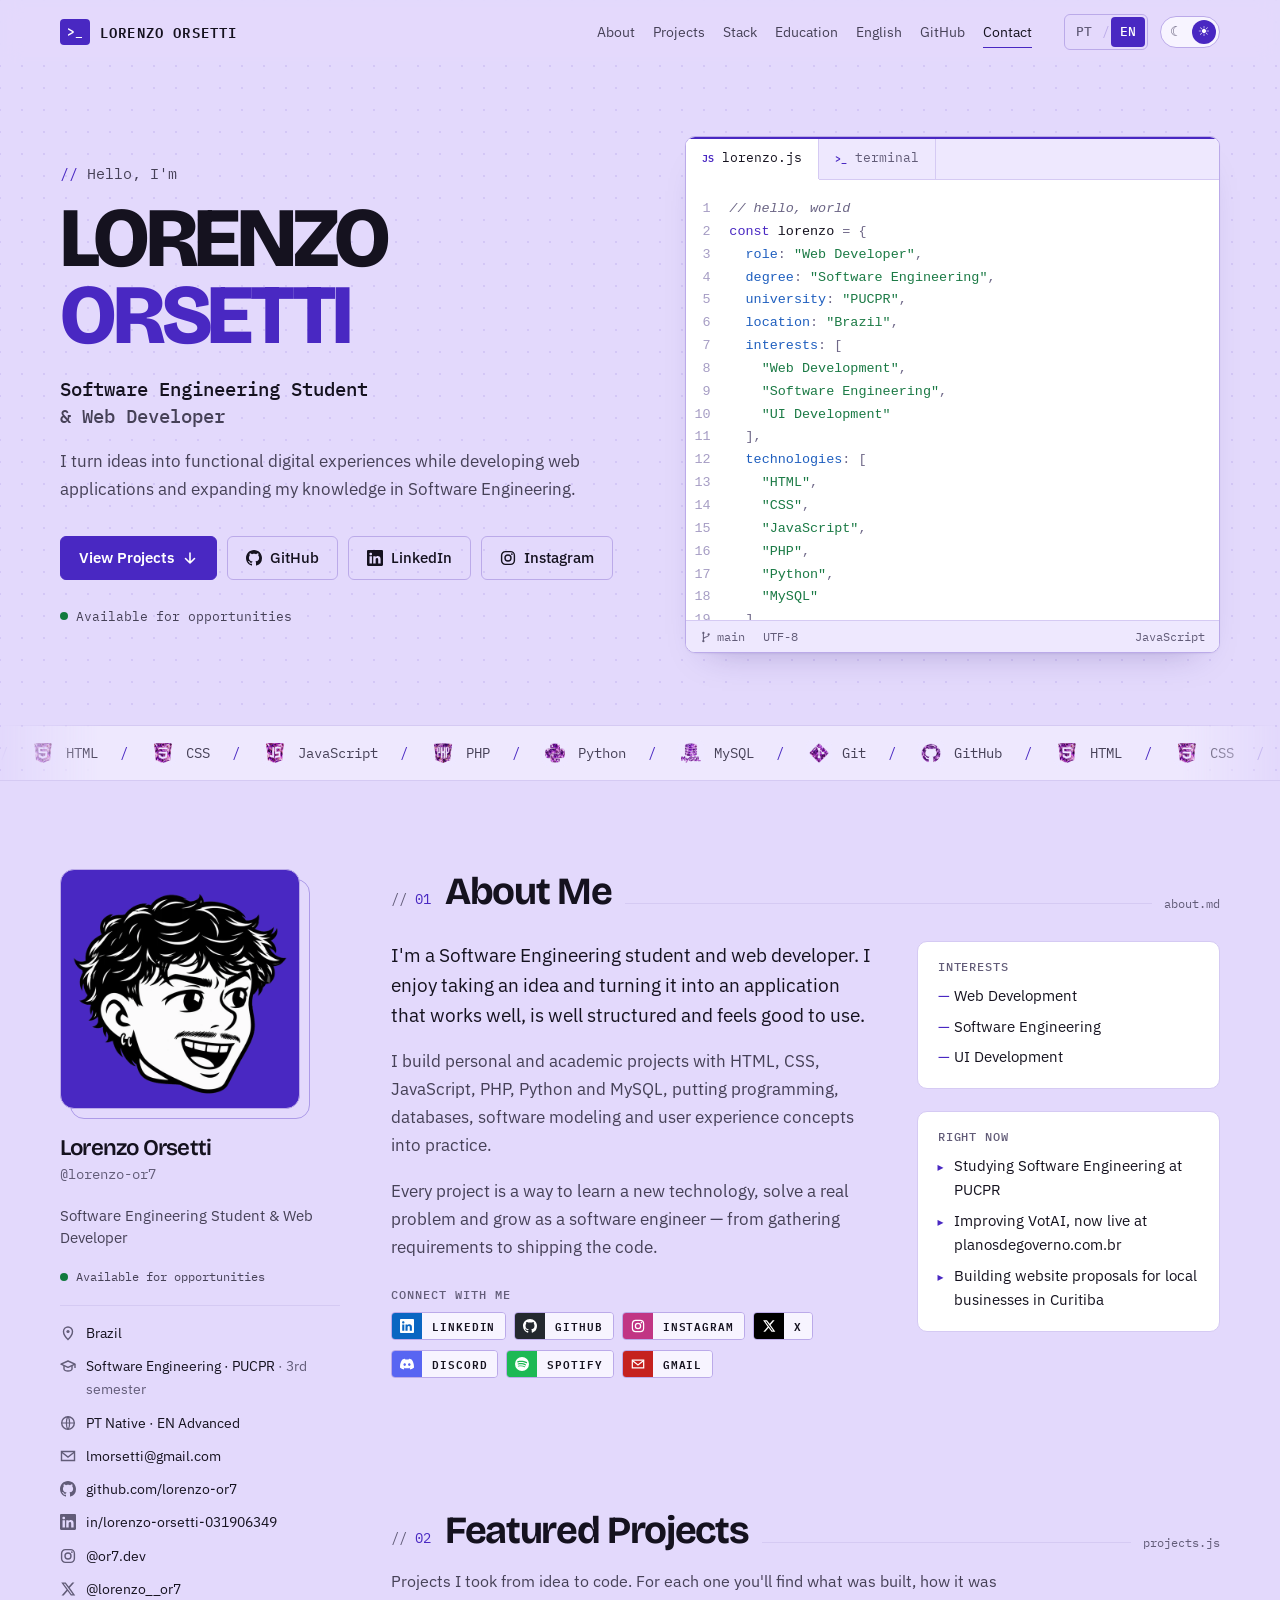
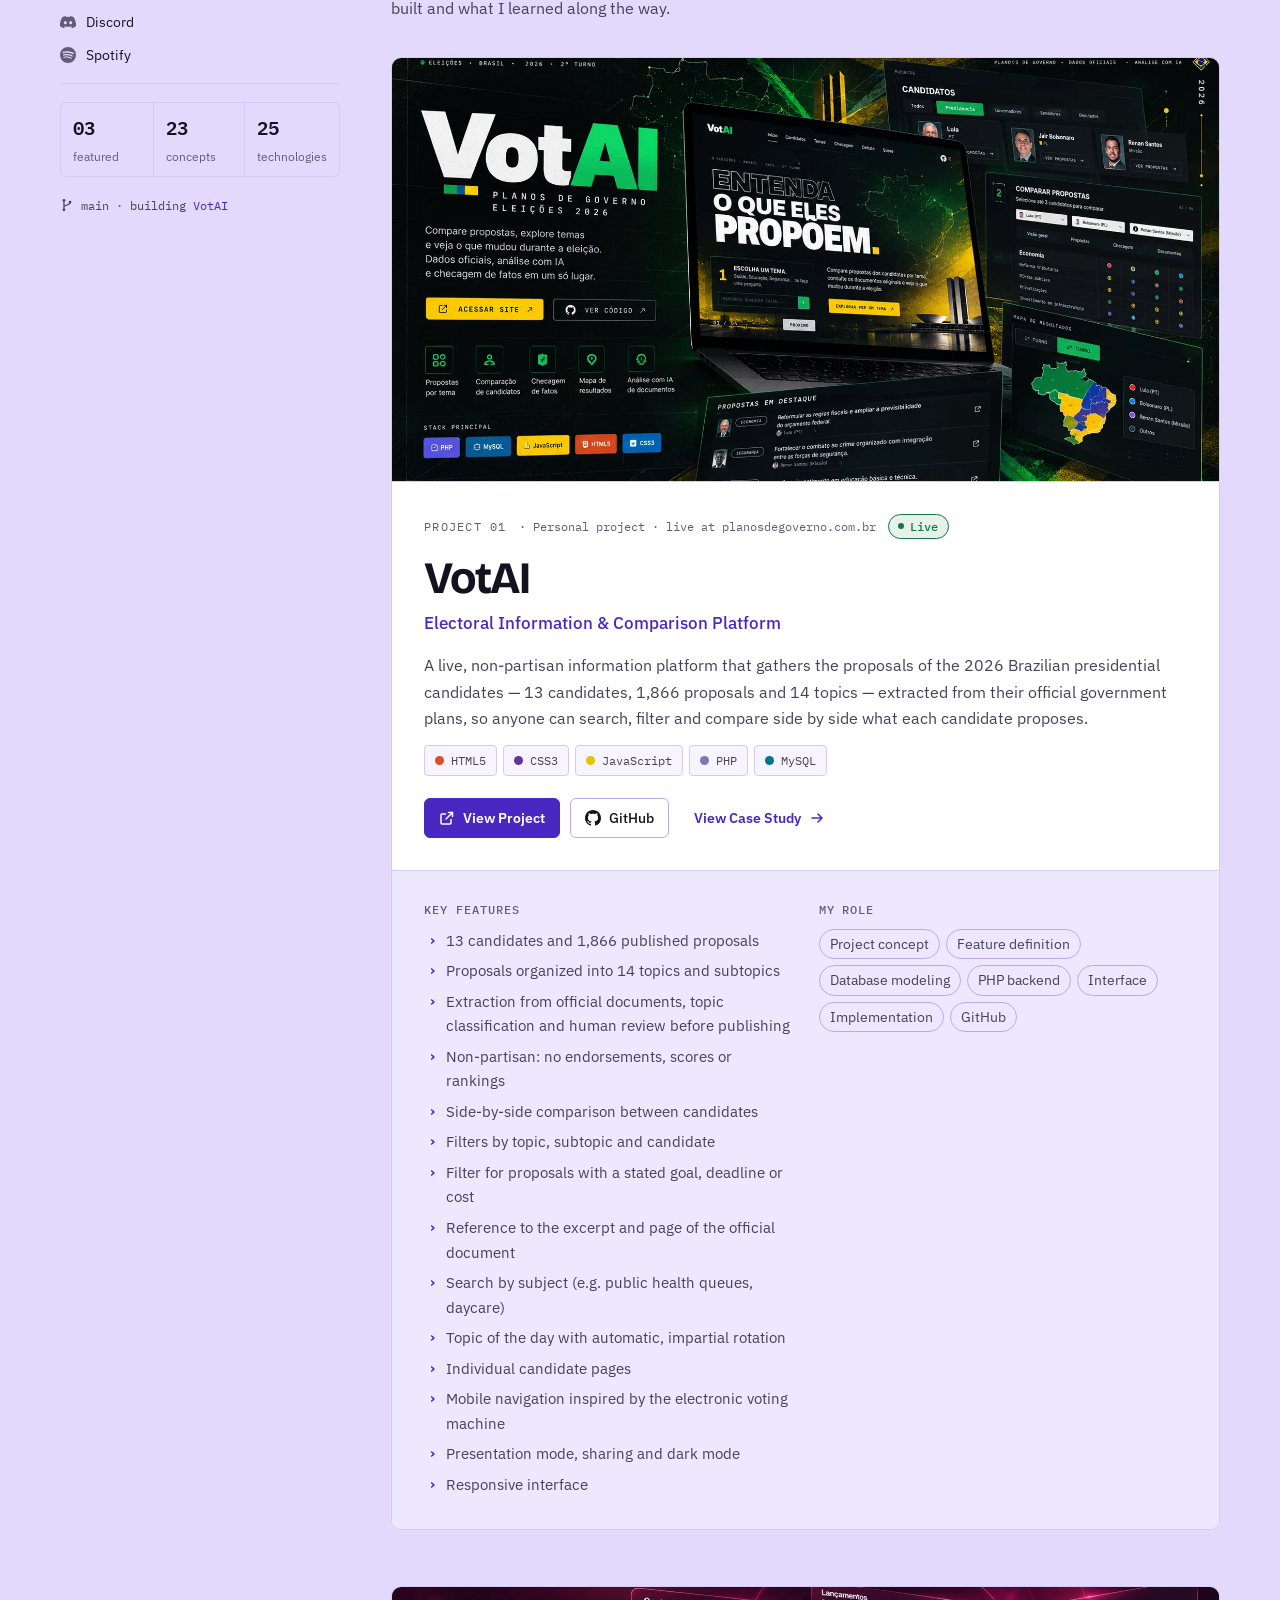
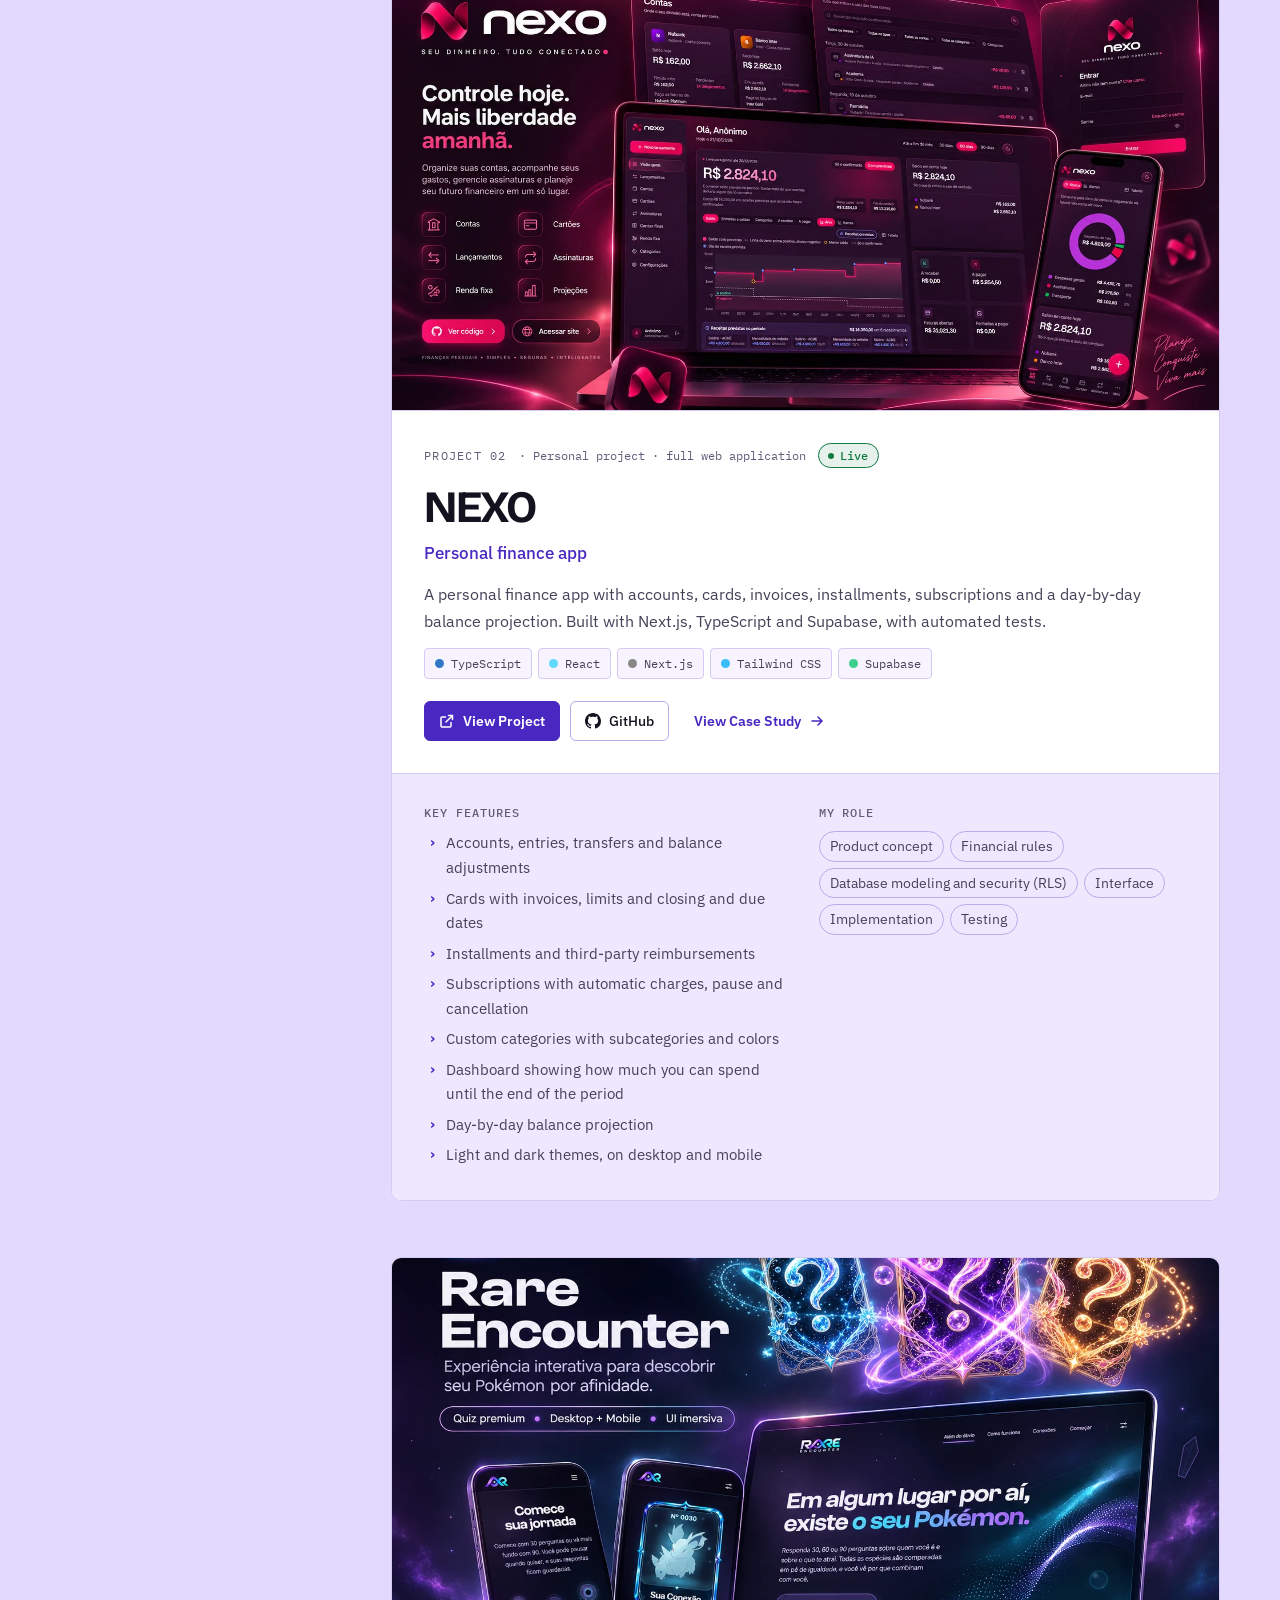
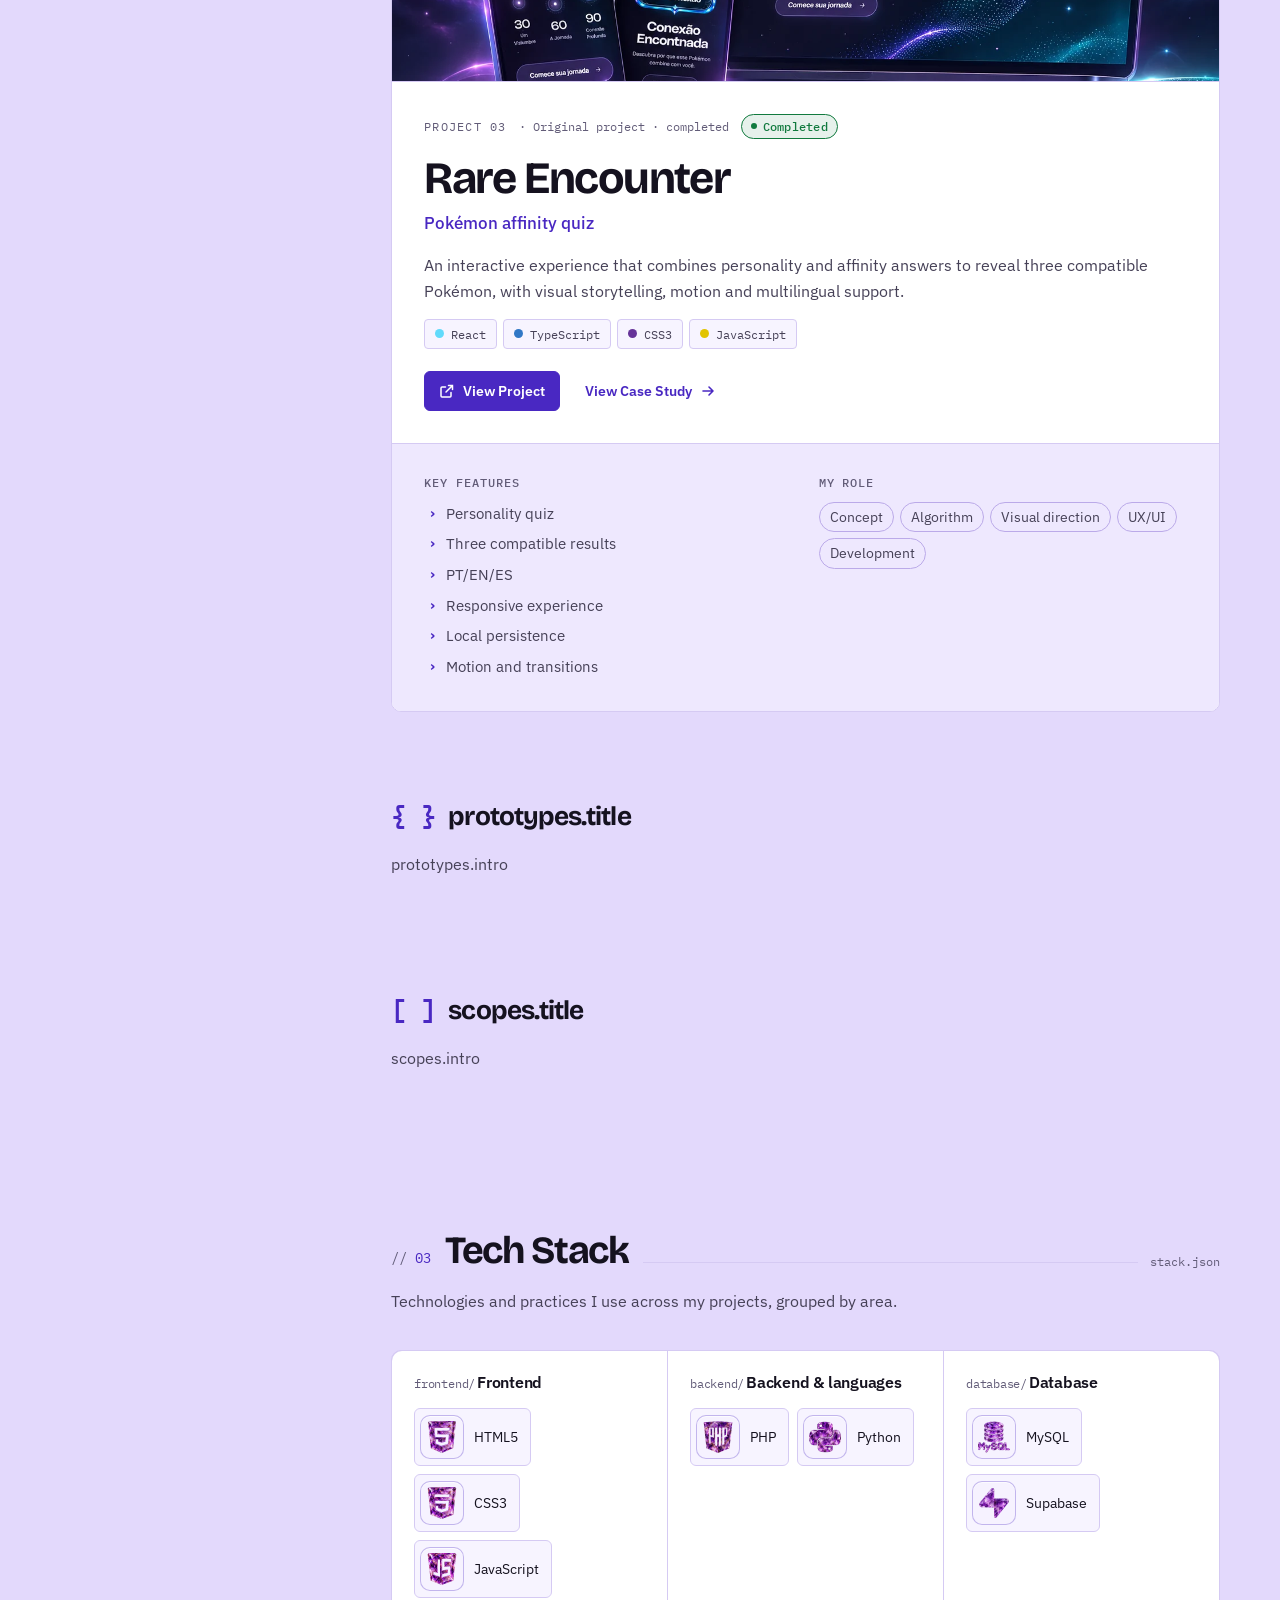
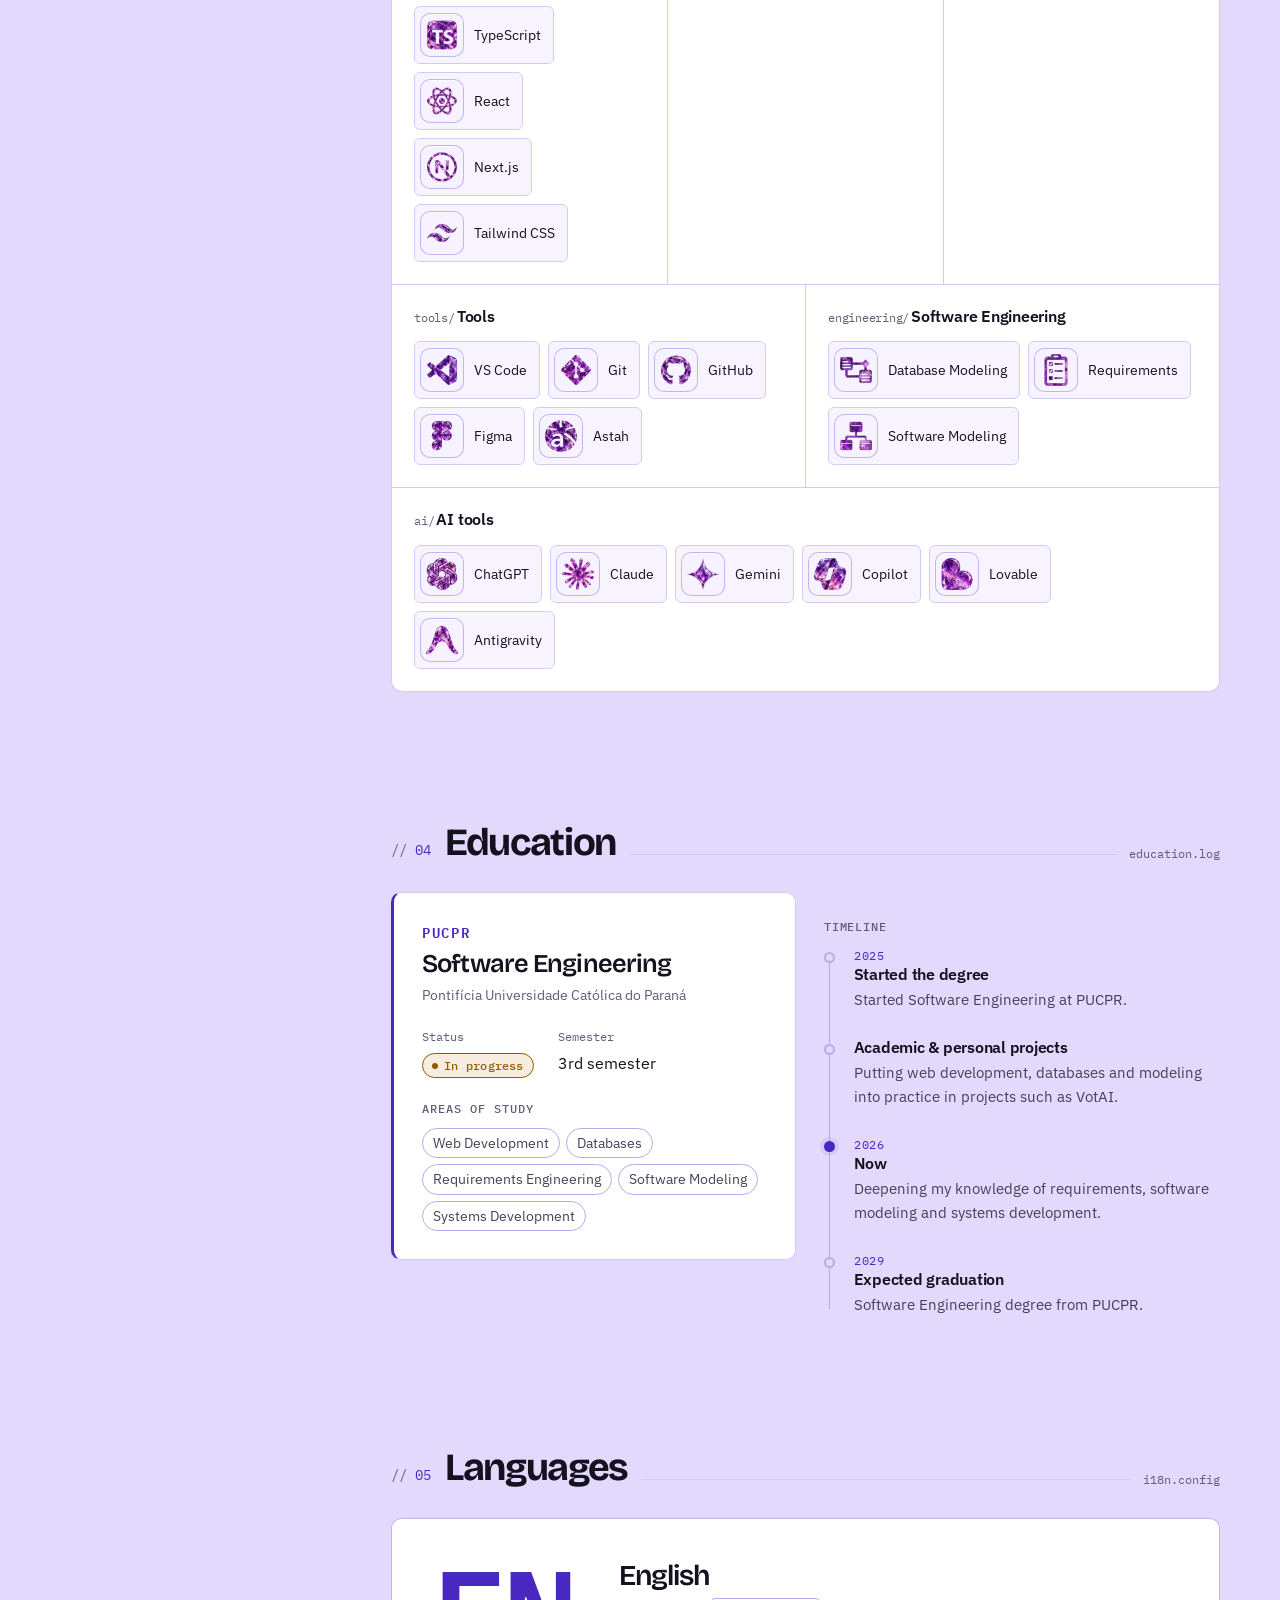
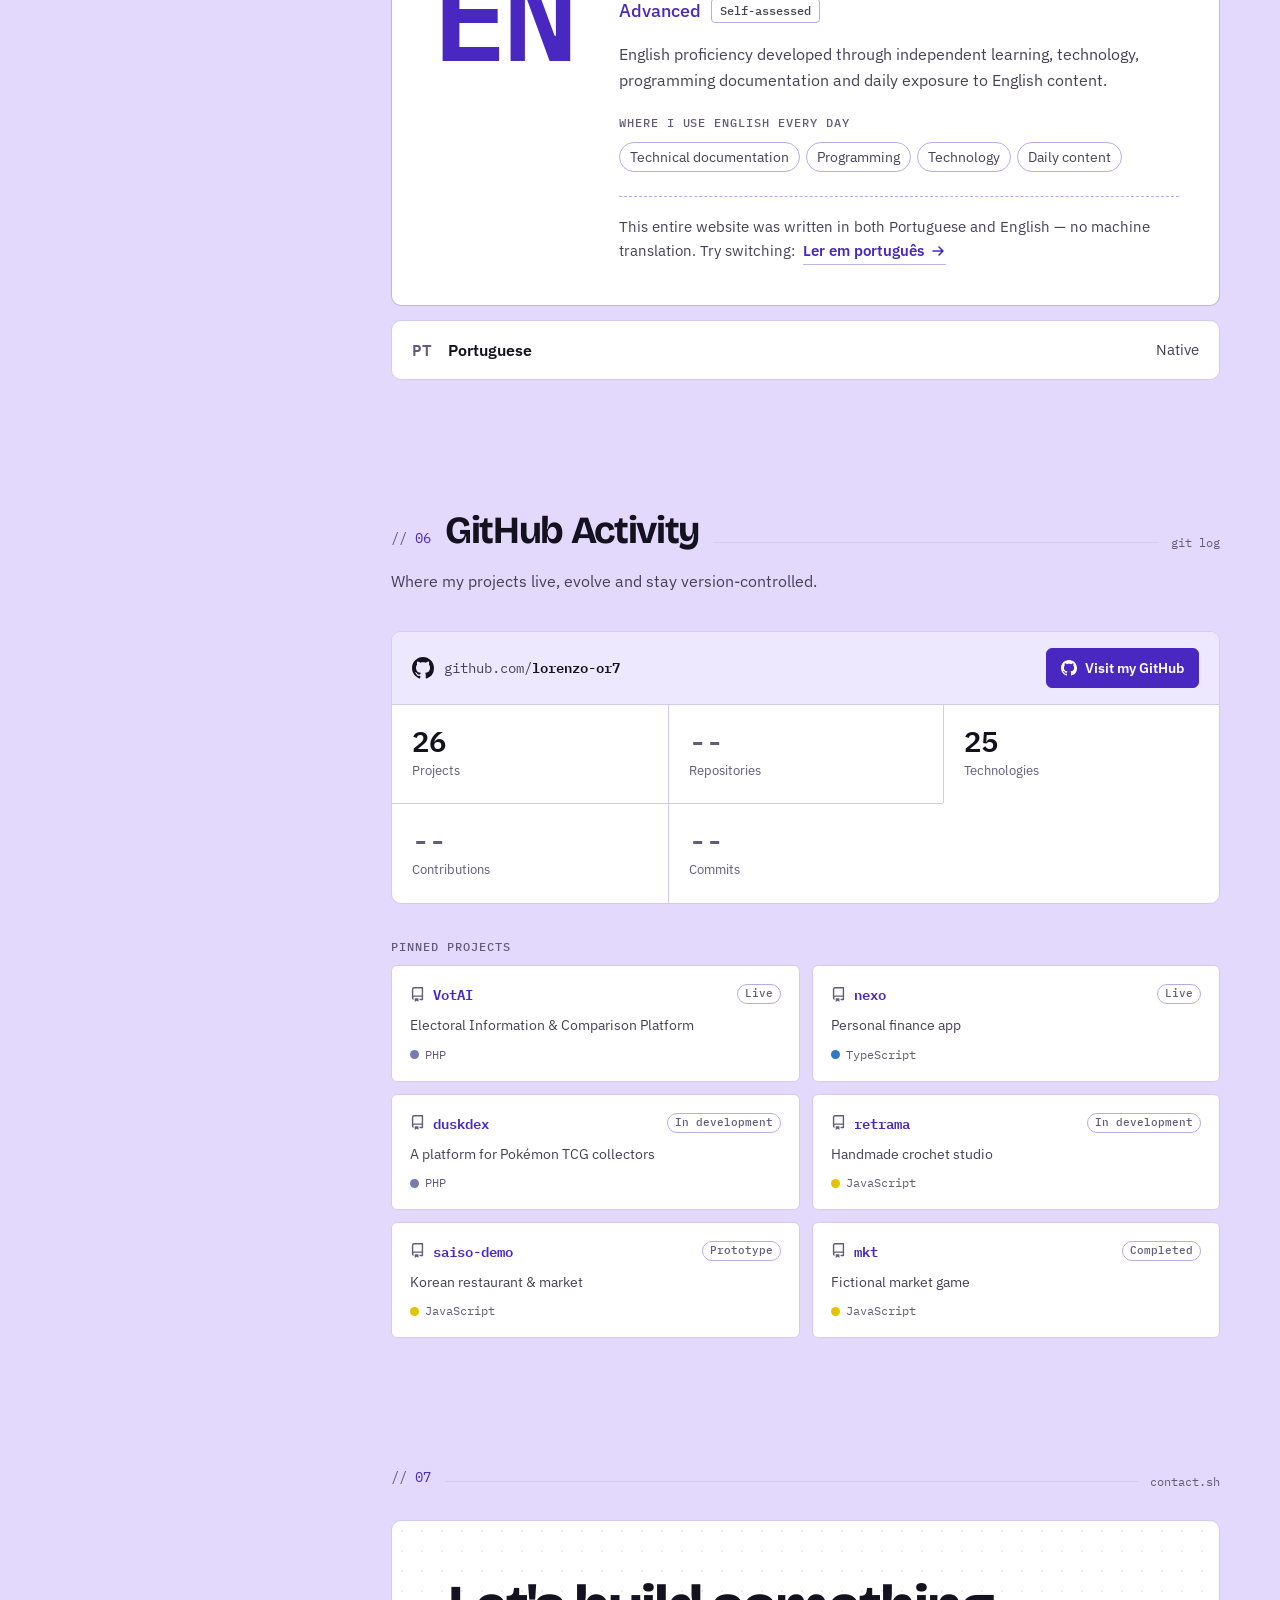
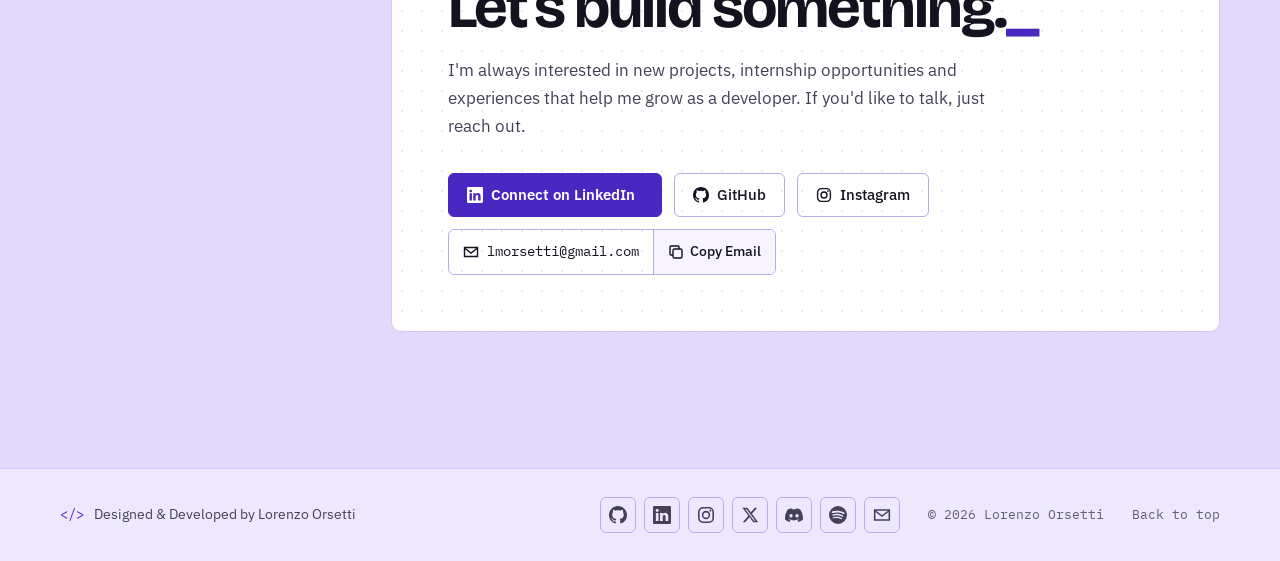
==== commit 2db45187: "Remove Beyond Code and add prototypes/scopes sections" ====
--- a/index.html
+++ b/index.html
@@ -56,7 +56,6 @@
   <link rel="stylesheet" href="css/themes.css">
   <link rel="stylesheet" href="css/style.css">
   <link rel="stylesheet" href="css/responsive.css">
-  <link rel="stylesheet" href="css/easter-egg.css">
 </head>
 
 <body>
@@ -78,7 +77,6 @@
           <li><a class="nav__link" href="#education" data-i18n="nav.education">Education</a></li>
           <li><a class="nav__link" href="#english" data-i18n="nav.english">English</a></li>
           <li><a class="nav__link" href="#github" data-i18n="nav.github">GitHub</a></li>
-          <li id="beyond-nav-item" hidden><a class="nav__link nav__link--beyond" href="#beyond-code"><span data-i18n="nav.beyond">Beyond</span> <span aria-hidden="true">✦</span></a></li>
           <li><a class="nav__link" href="#contact" data-i18n="nav.contact">Contact</a></li>
         </ul>
       </nav>
@@ -254,12 +252,20 @@
 
           <div class="featured-list" id="featured-projects"></div>
 
-          <div class="subsection" id="concepts">
+          <div class="subsection" id="prototypes">
             <header class="subsection__head" data-reveal>
-              <h3 class="subsection__title"><span class="accent mono" aria-hidden="true">{ }</span> <span data-i18n="concepts.title">Web Design &amp; Development Concepts</span></h3>
-              <p class="section-intro" data-i18n="concepts.intro"></p>
+              <h3 class="subsection__title"><span class="accent mono" aria-hidden="true">{ }</span> <span data-i18n="prototypes.title">Prototypes &amp; Demonstrations</span></h3>
+              <p class="section-intro" data-i18n="prototypes.intro"></p>
             </header>
-            <div class="concept-grid" id="concept-projects"></div>
+            <div class="concept-grid" id="prototype-projects"></div>
+          </div>
+
+          <div class="subsection subsection--scopes" id="scopes">
+            <header class="subsection__head" data-reveal>
+              <h3 class="subsection__title"><span class="accent mono" aria-hidden="true">[ ]</span> <span data-i18n="scopes.title">Generic Scopes</span></h3>
+              <p class="section-intro" data-i18n="scopes.intro"></p>
+            </header>
+            <div class="scope-showcase" id="generic-scopes"></div>
           </div>
         </section>
 
@@ -305,21 +311,10 @@
           <div class="github" id="github-content"></div>
         </section>
 
-        <!-- ===================== BEYOND CODE (EASTER EGG) ===================== -->
-        <section class="section beyond" id="beyond-code" aria-labelledby="beyond-title" hidden>
-          <header class="section-head" data-reveal>
-            <span class="section-head__index">07</span>
-            <h2 class="section-head__title" id="beyond-title" data-i18n="beyond.title">Beyond Code</h2>
-            <span class="section-head__file">outside-code.js</span>
-          </header>
-          <p class="section-intro" data-i18n="beyond.intro" data-reveal></p>
-          <div class="beyond__grid" id="beyond-grid"></div>
-        </section>
-
         <!-- ===================== CONTATO ===================== -->
         <section class="section section--contact" id="contact" aria-labelledby="contact-title">
           <header class="section-head" data-reveal>
-            <span class="section-head__index">08</span>
+            <span class="section-head__index">07</span>
             <h2 class="visually-hidden" data-i18n="nav.contact">Contact</h2>
             <span class="section-head__file">contact.sh</span>
           </header>
@@ -345,8 +340,6 @@
       <a class="site-footer__top mono" href="#hero" data-i18n="footer.top">Back to top</a>
     </div>
   </footer>
-
-  <div class="unlock-overlay" id="unlock-overlay" aria-hidden="true"><span class="unlock-overlay__core"></span><span class="unlock-overlay__scan"></span></div>
 
   <!-- ===================== MODAL: ESTUDO DE CASO ===================== -->
   <dialog class="case" id="case-dialog" aria-labelledby="case-title">
@@ -382,7 +375,6 @@
   <script src="js/utils.js" defer></script>
   <script src="js/projects.js" defer></script>
   <script src="js/github.js" defer></script>
-  <script src="js/easter-egg.js" defer></script>
   <script src="js/main.js" defer></script>
 </body>
 </html>
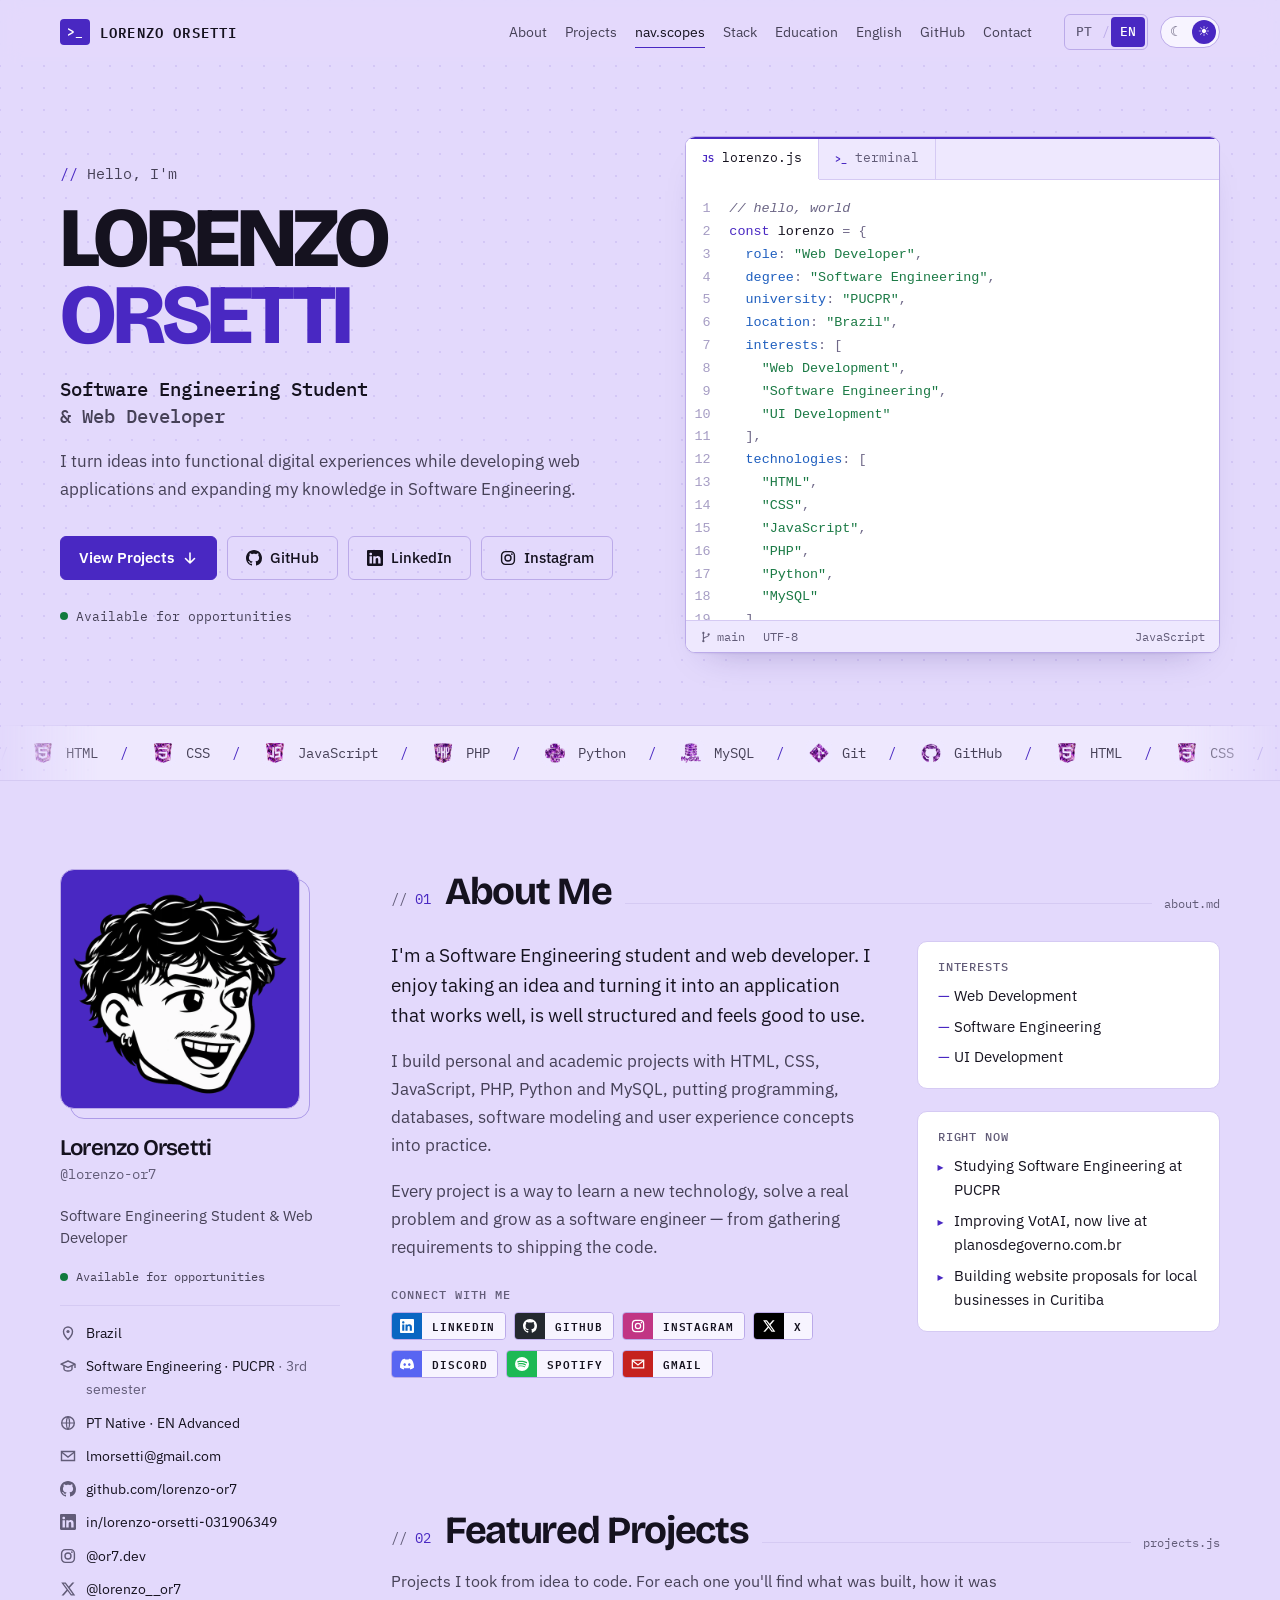
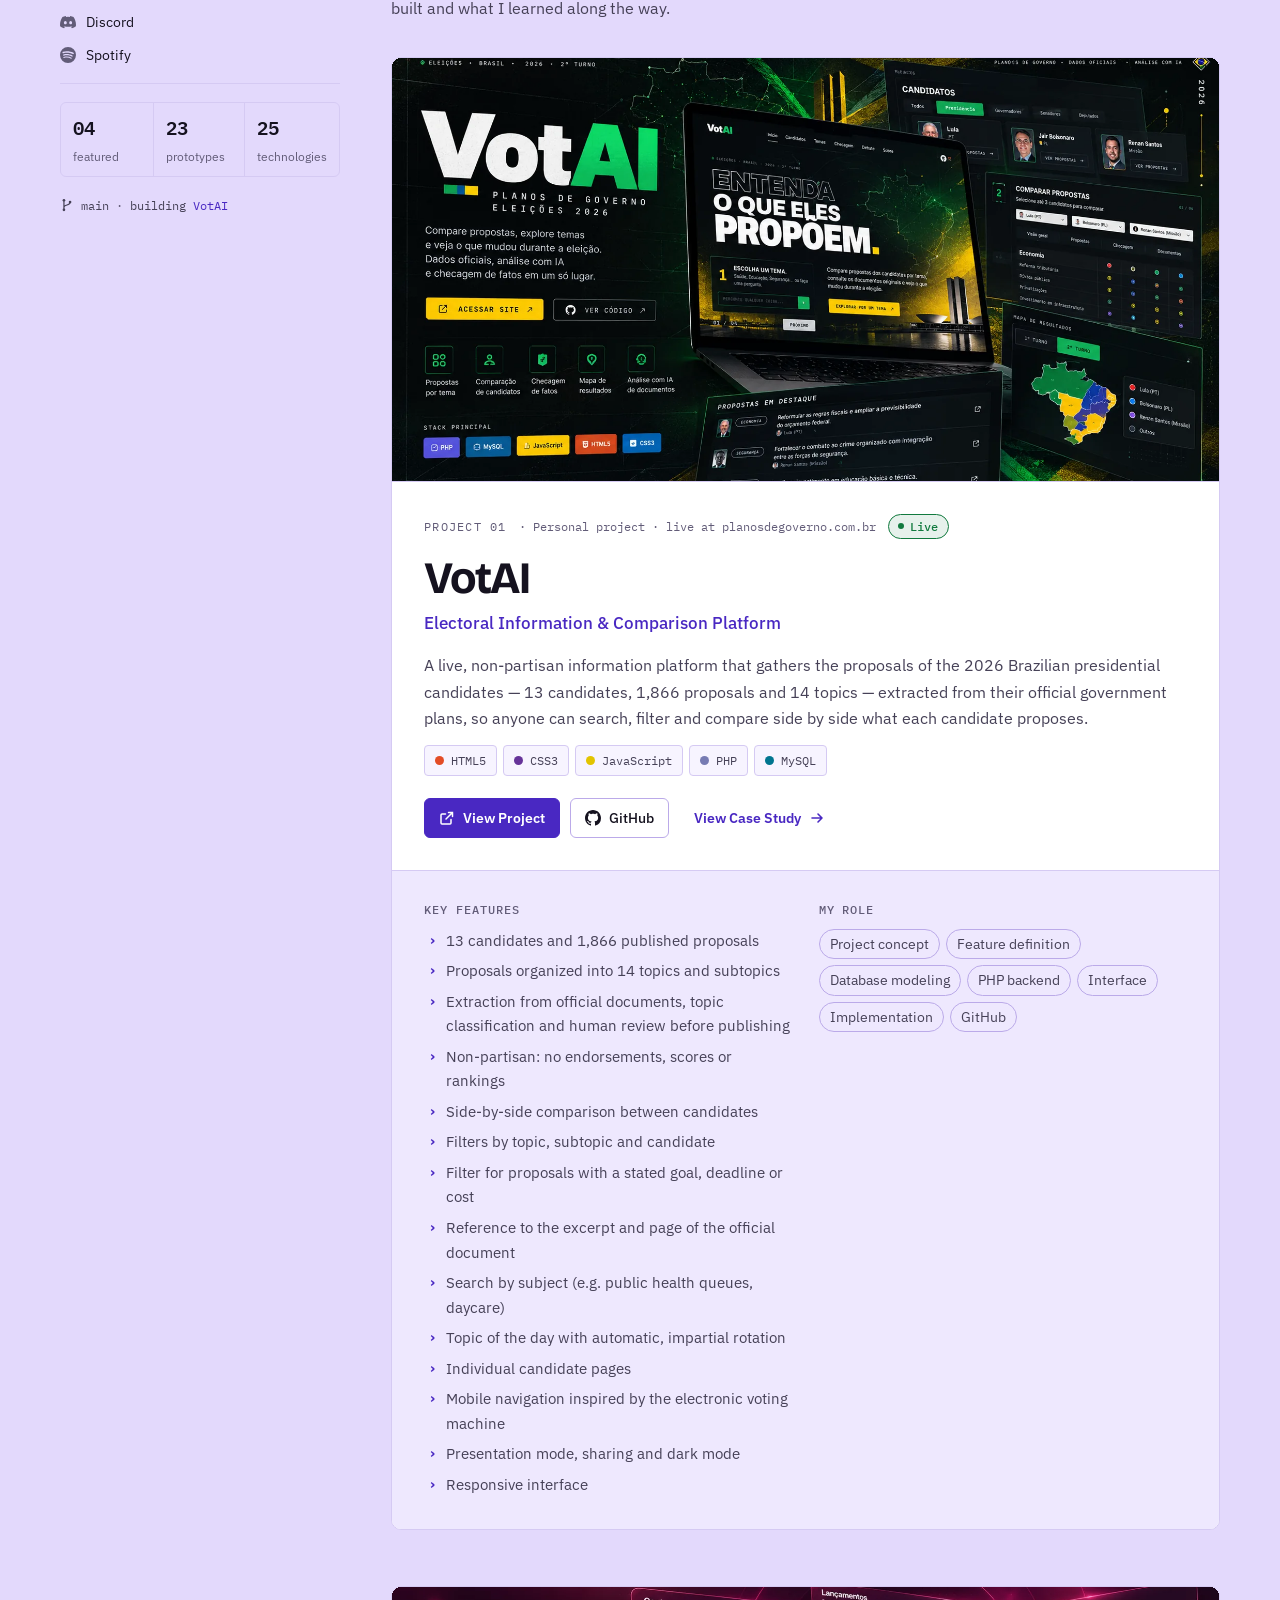
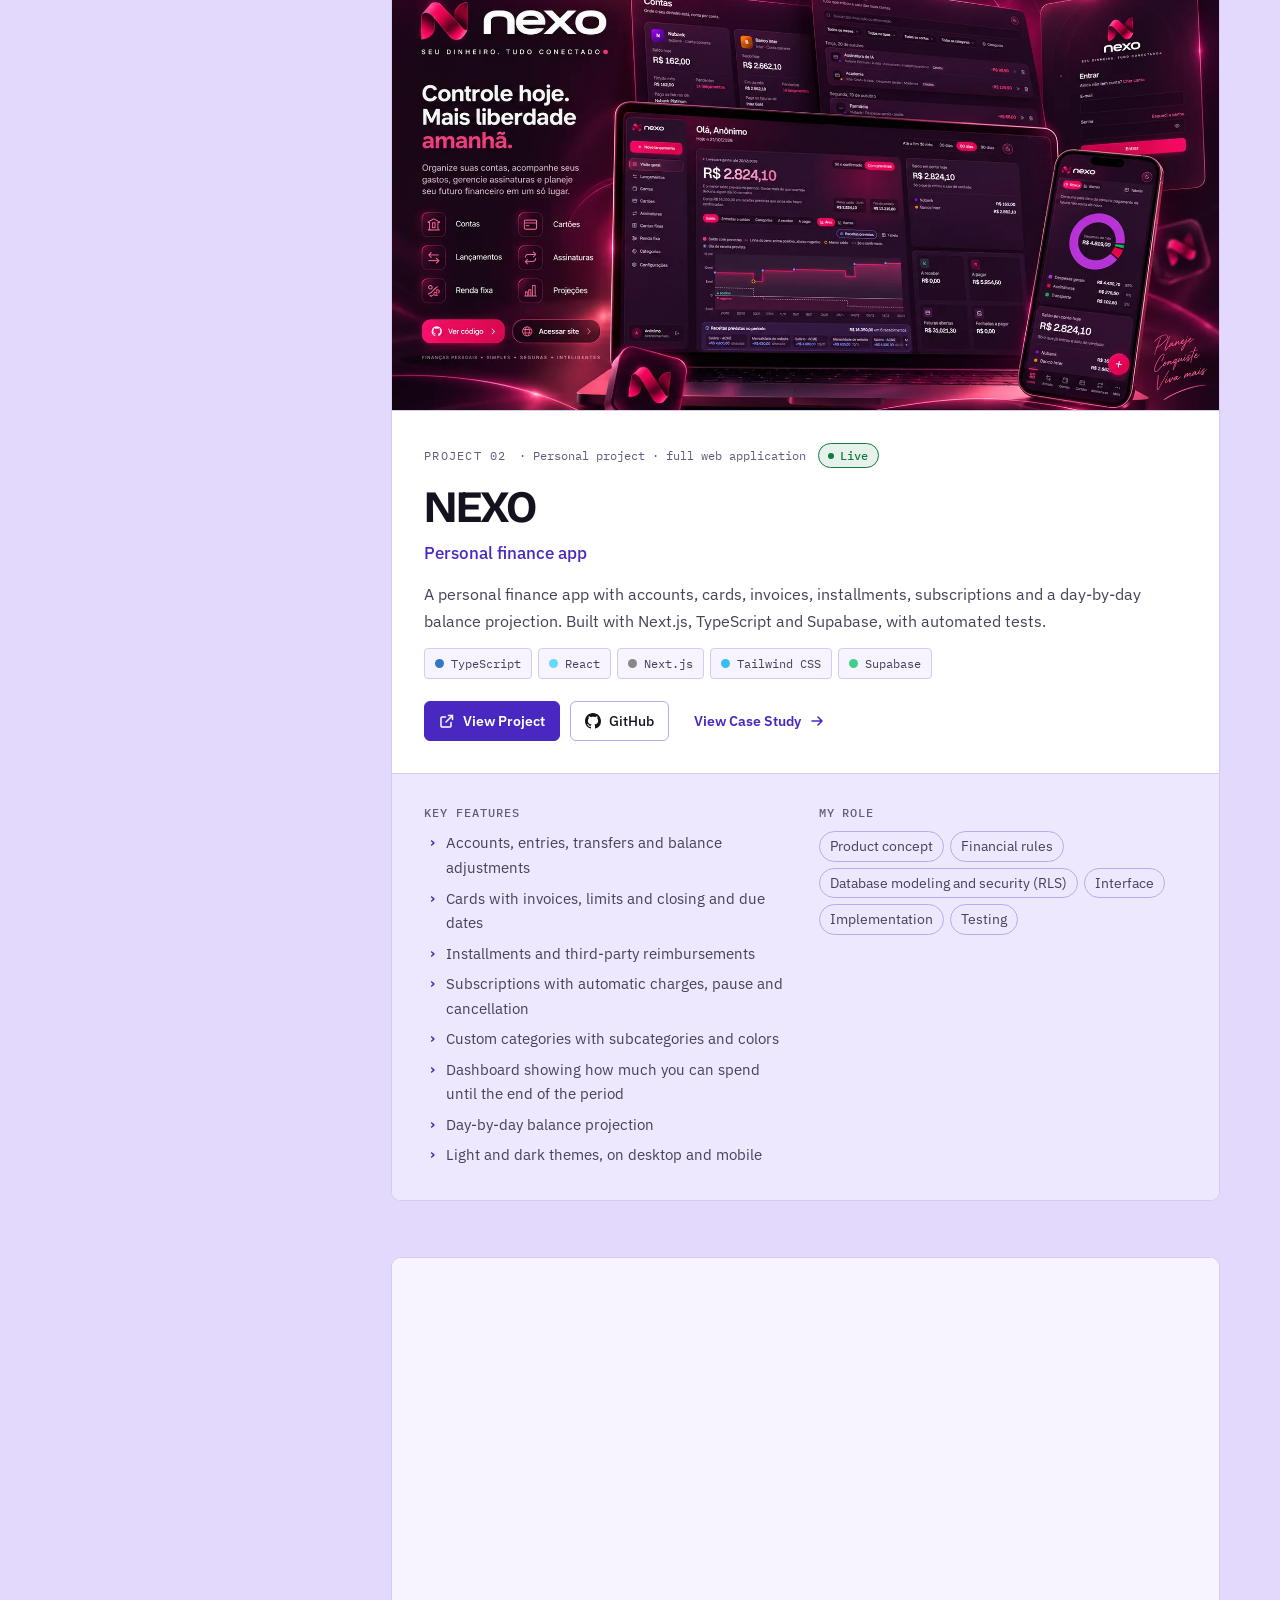
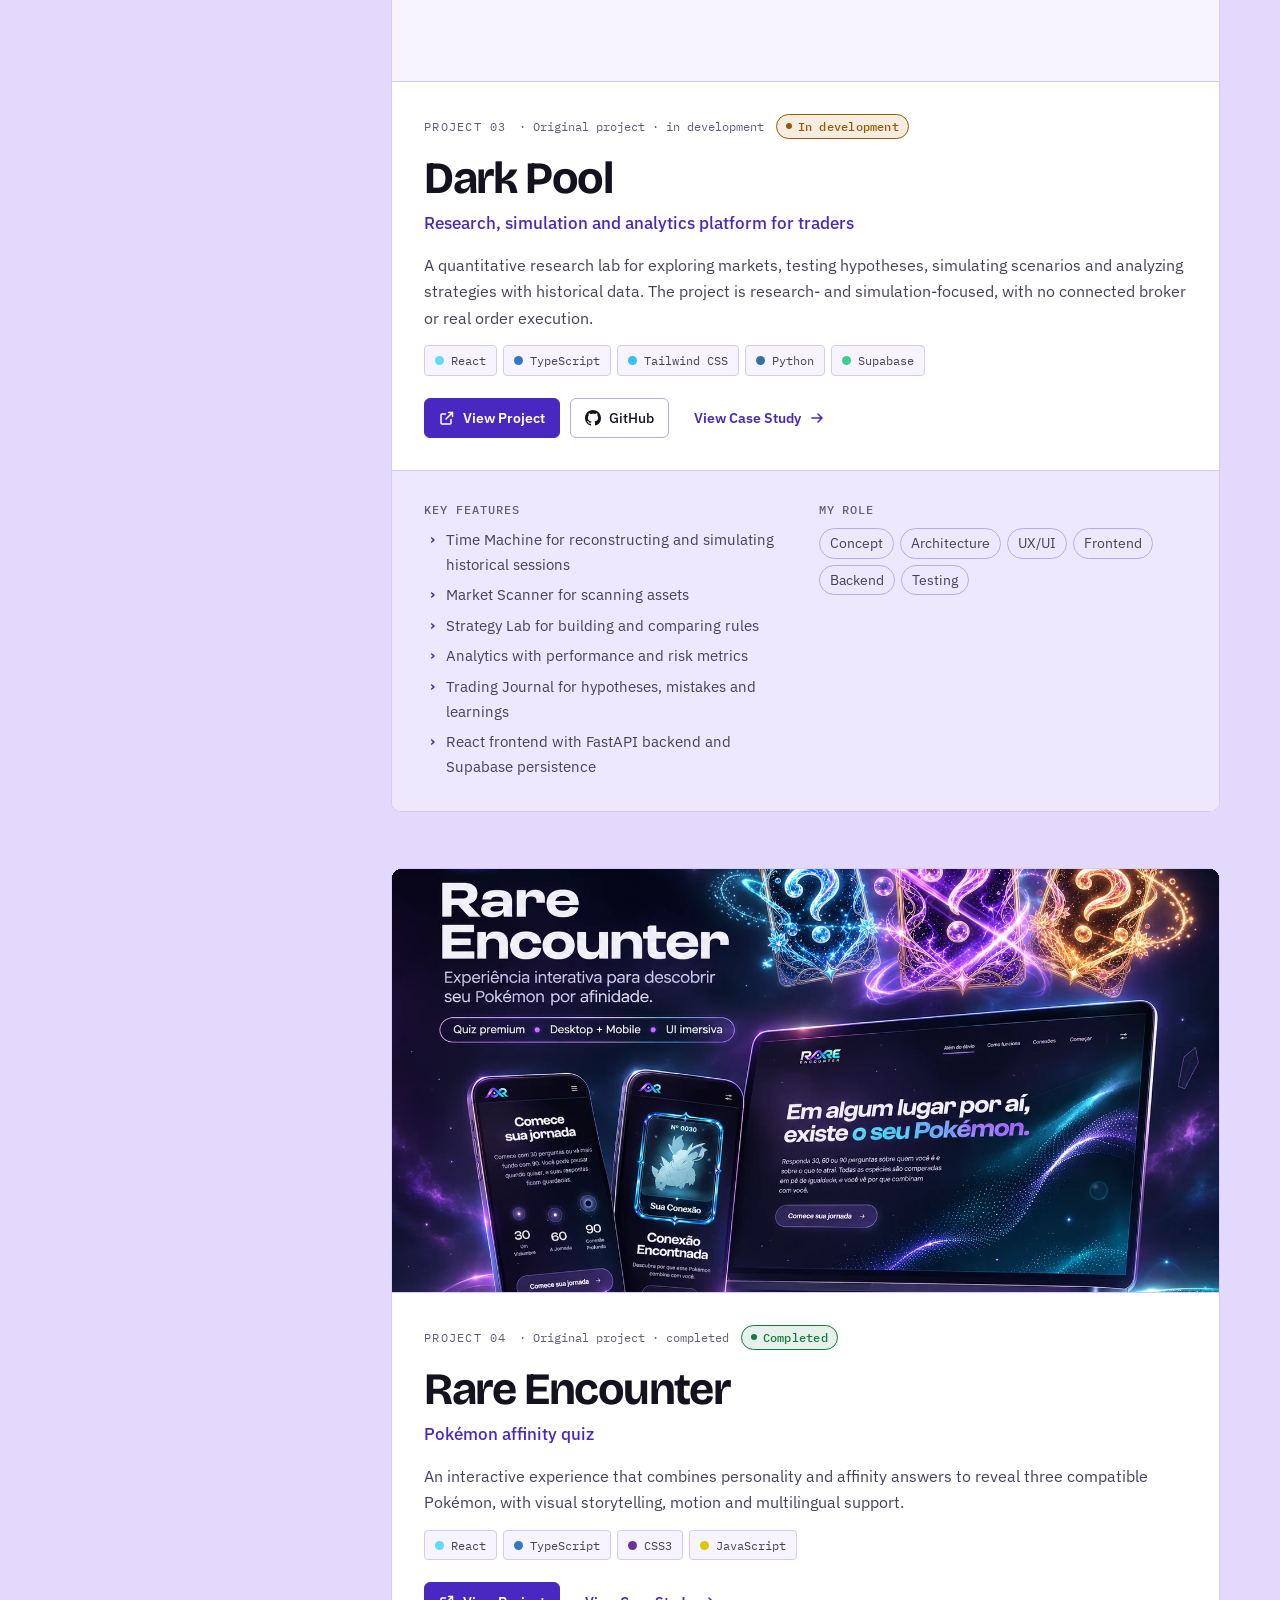
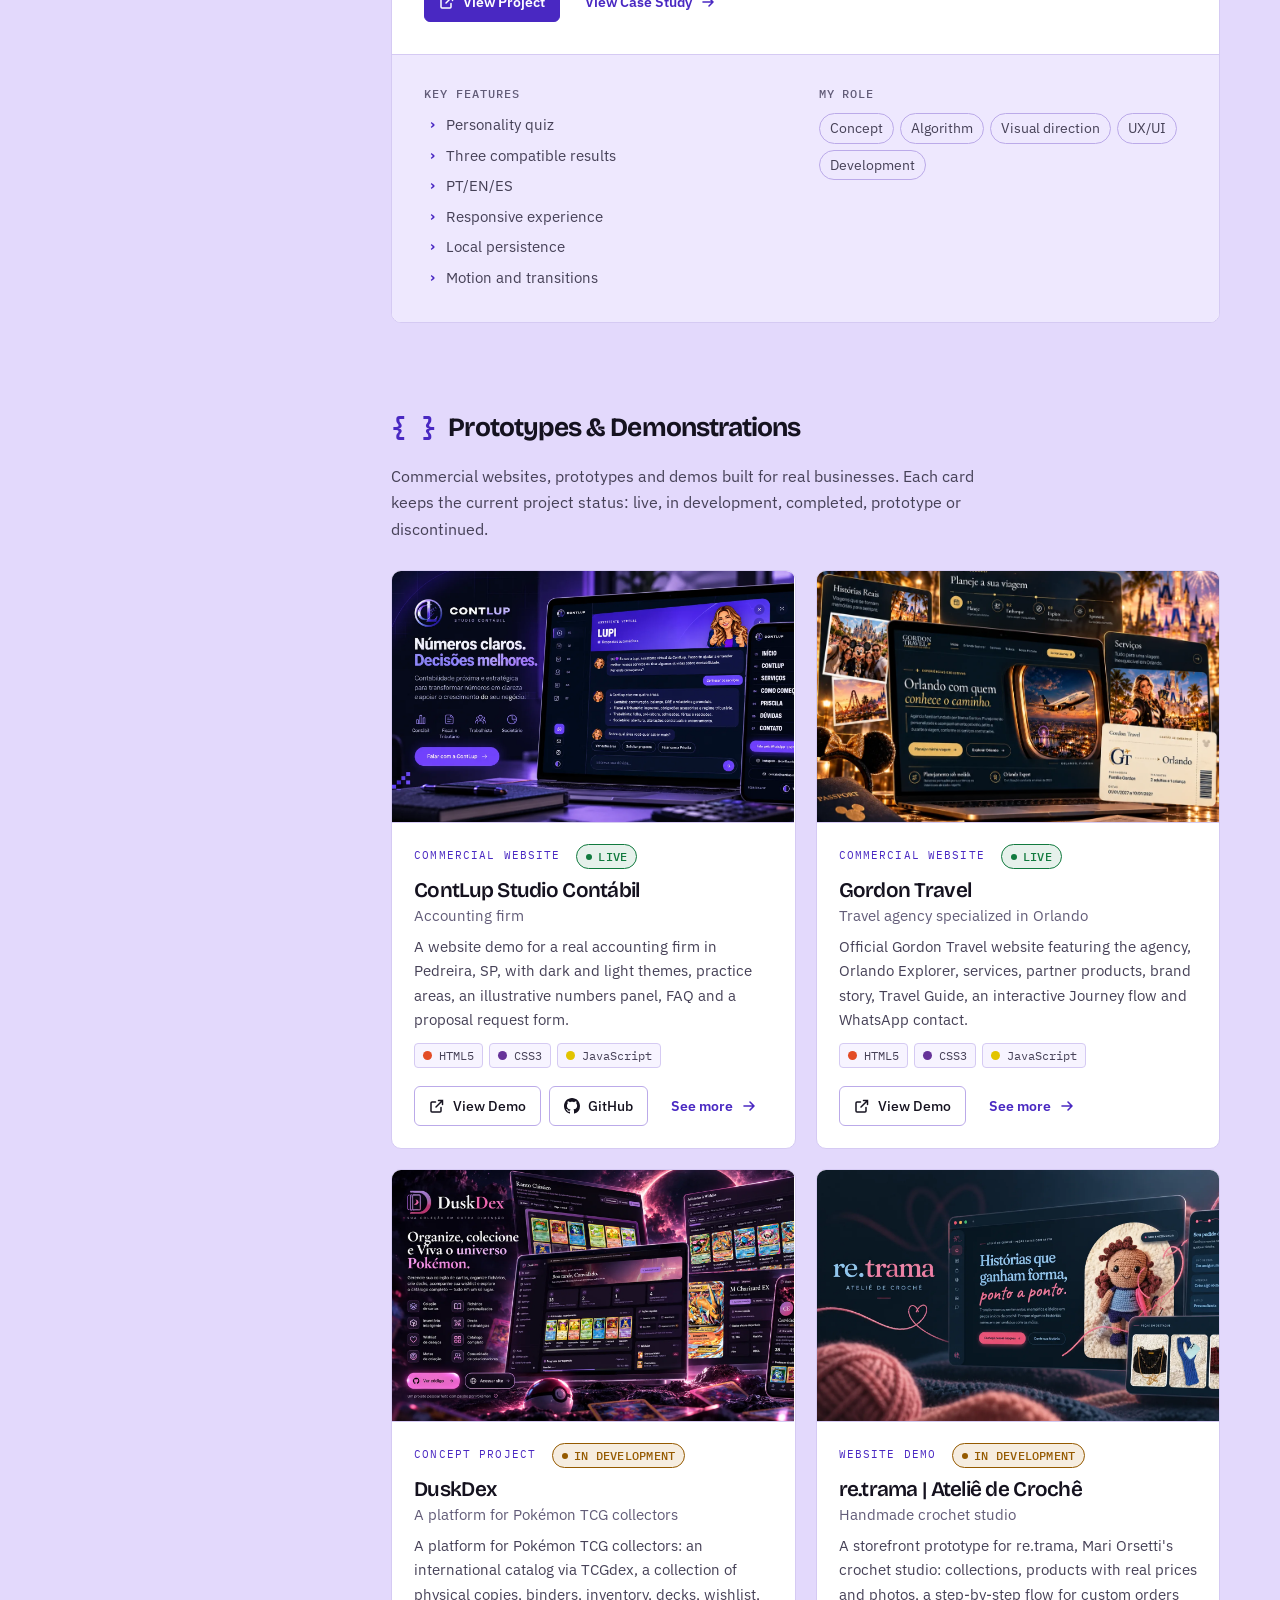
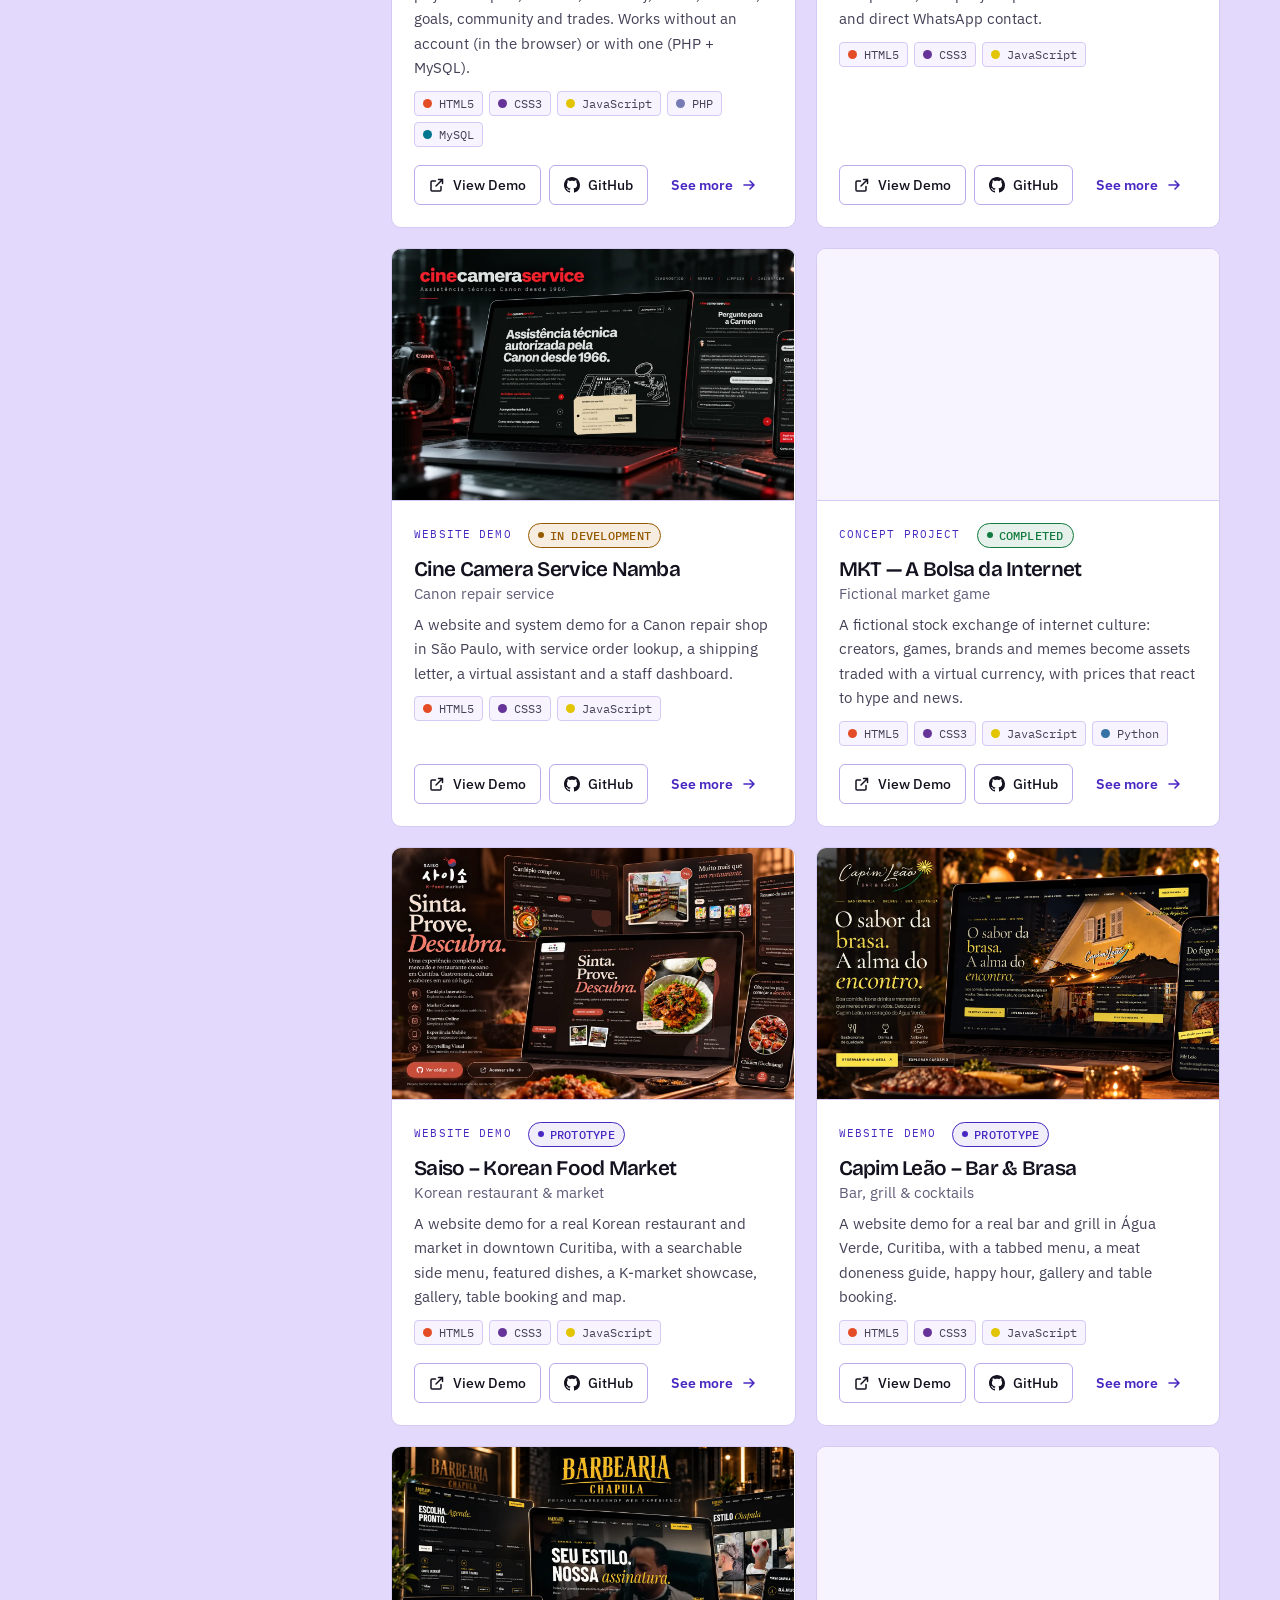
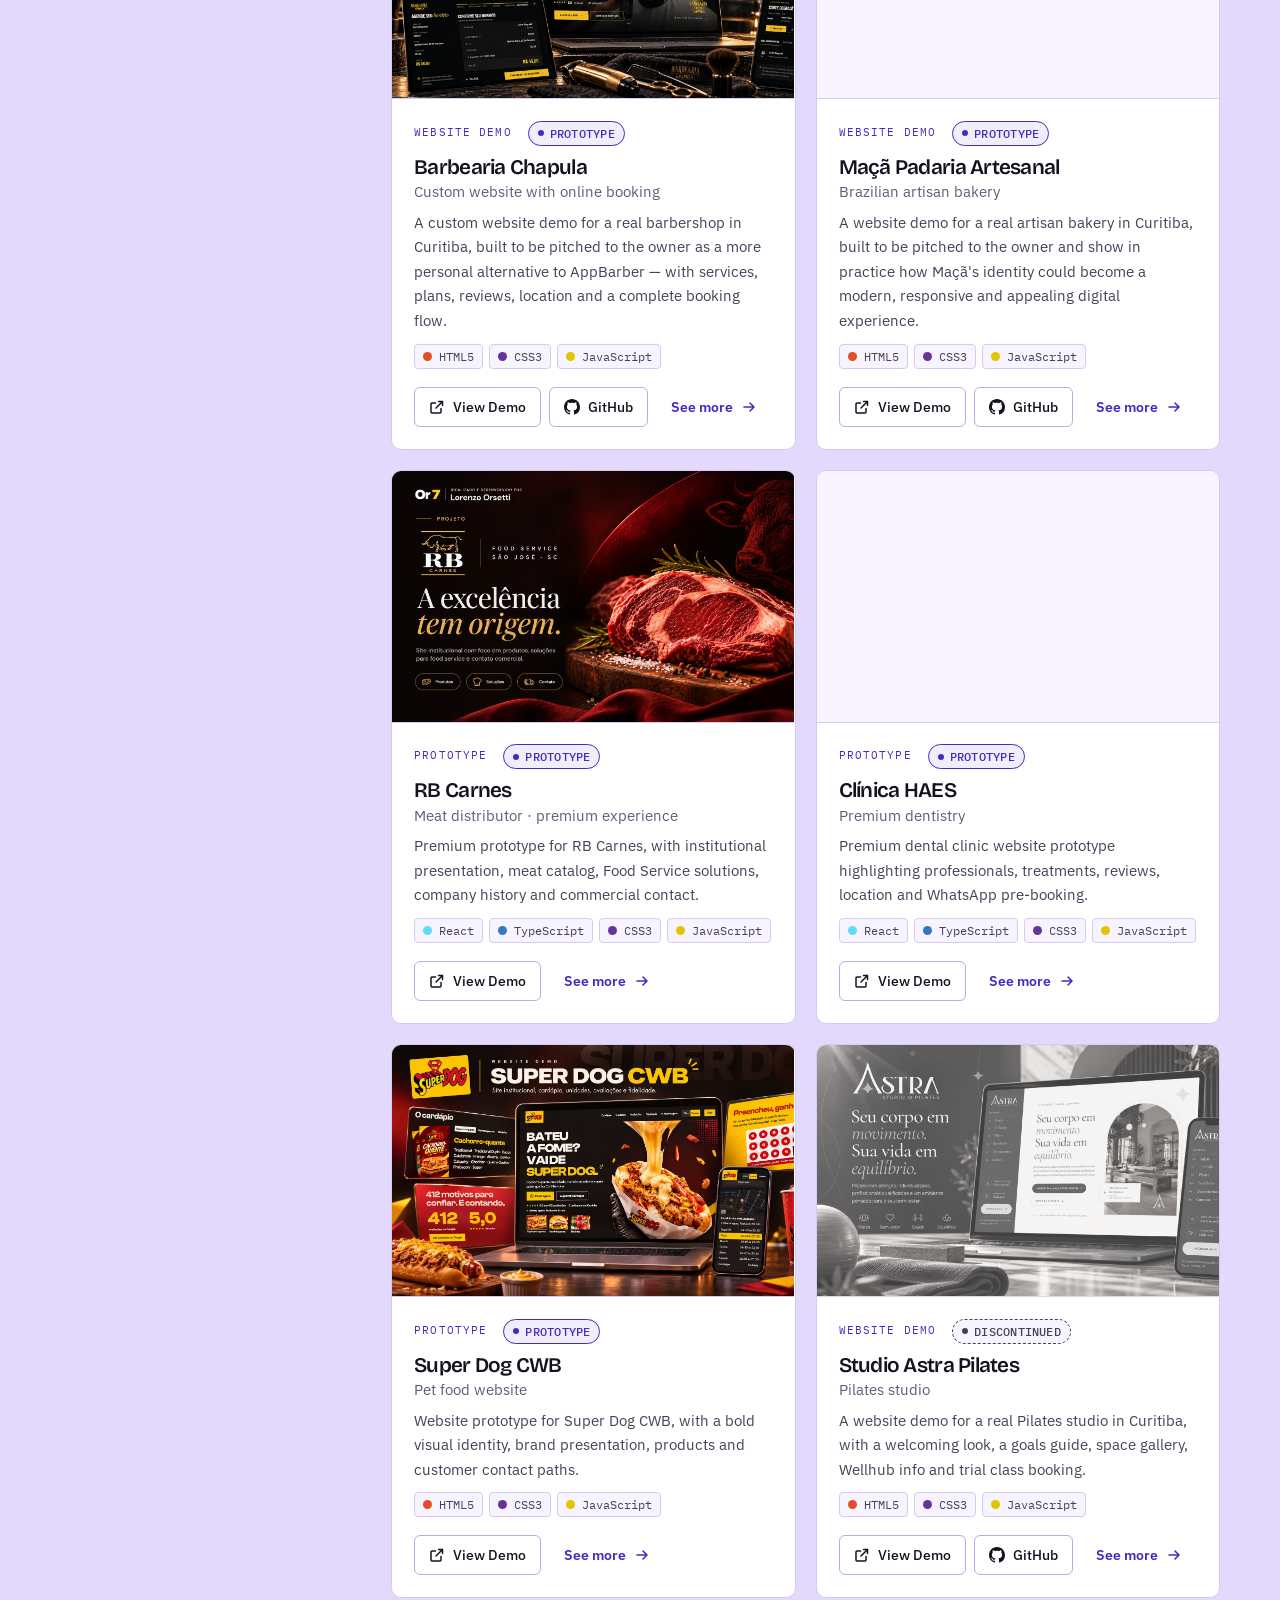
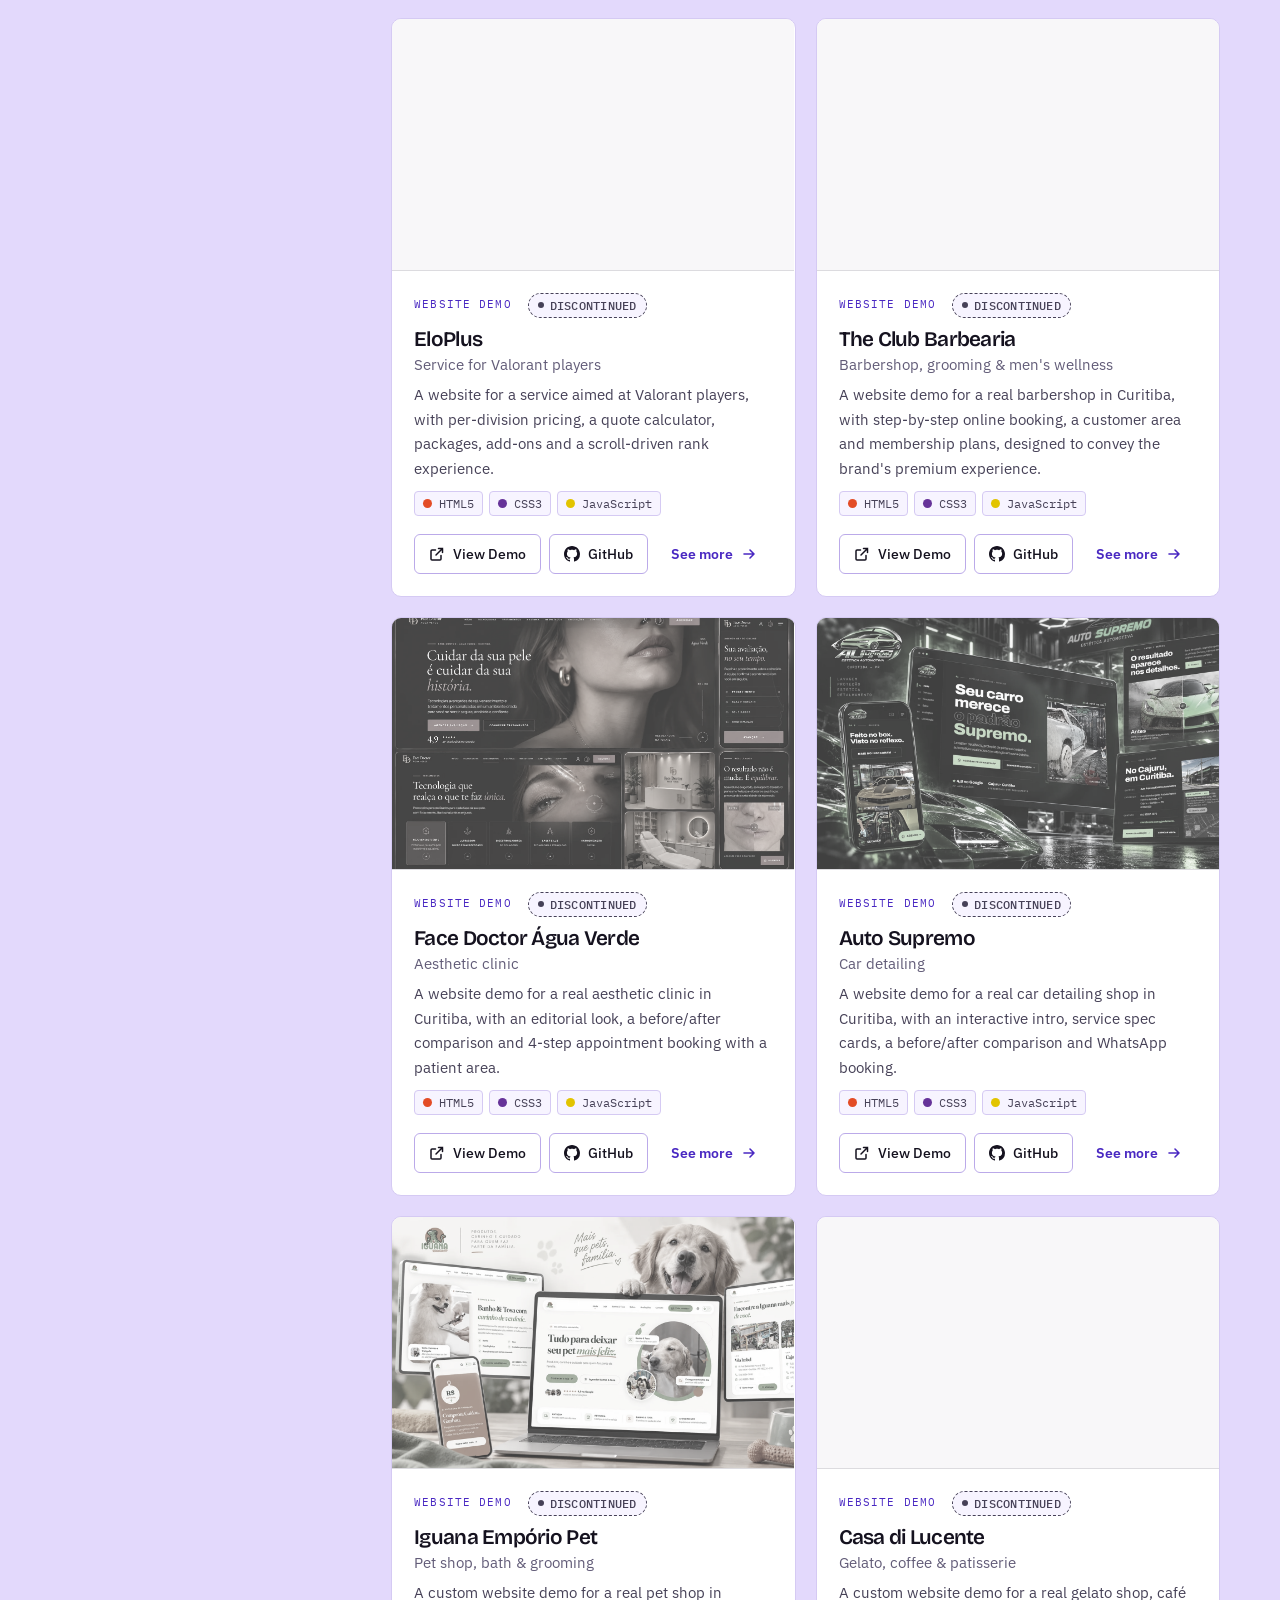
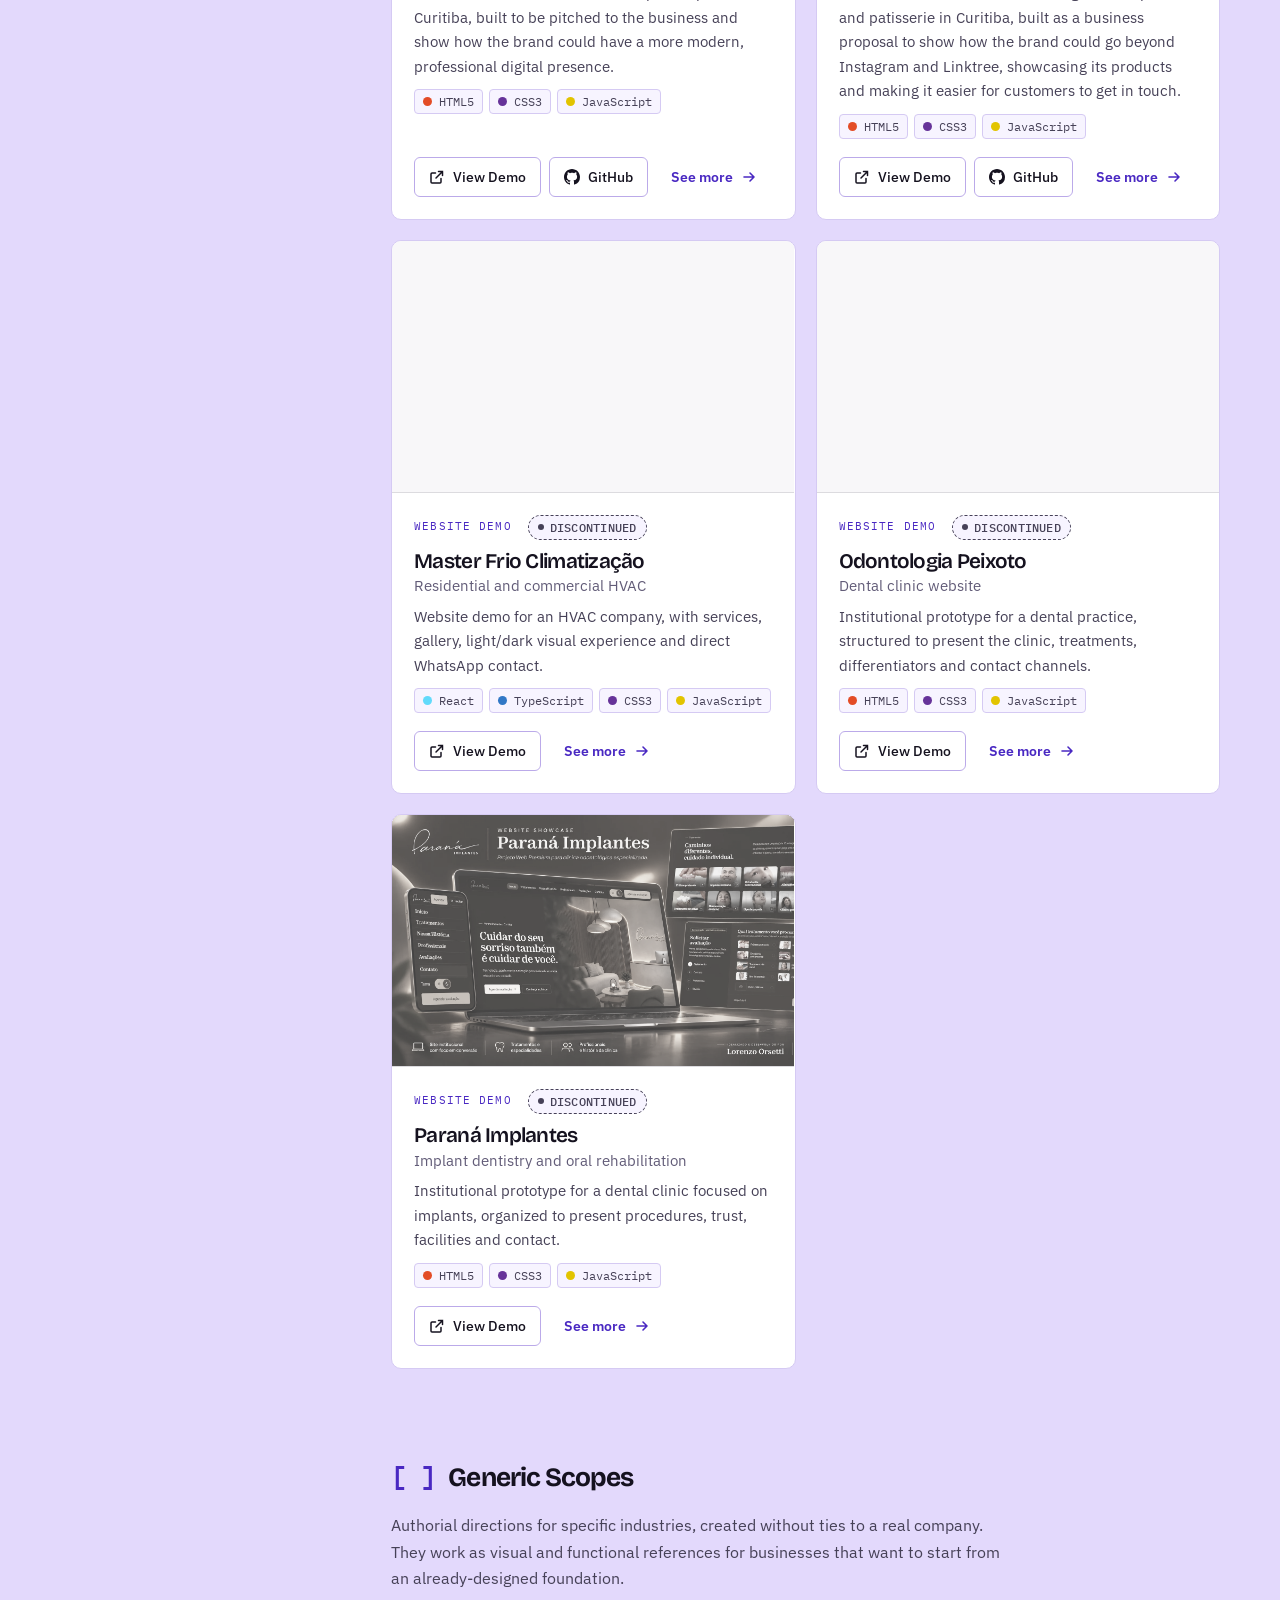
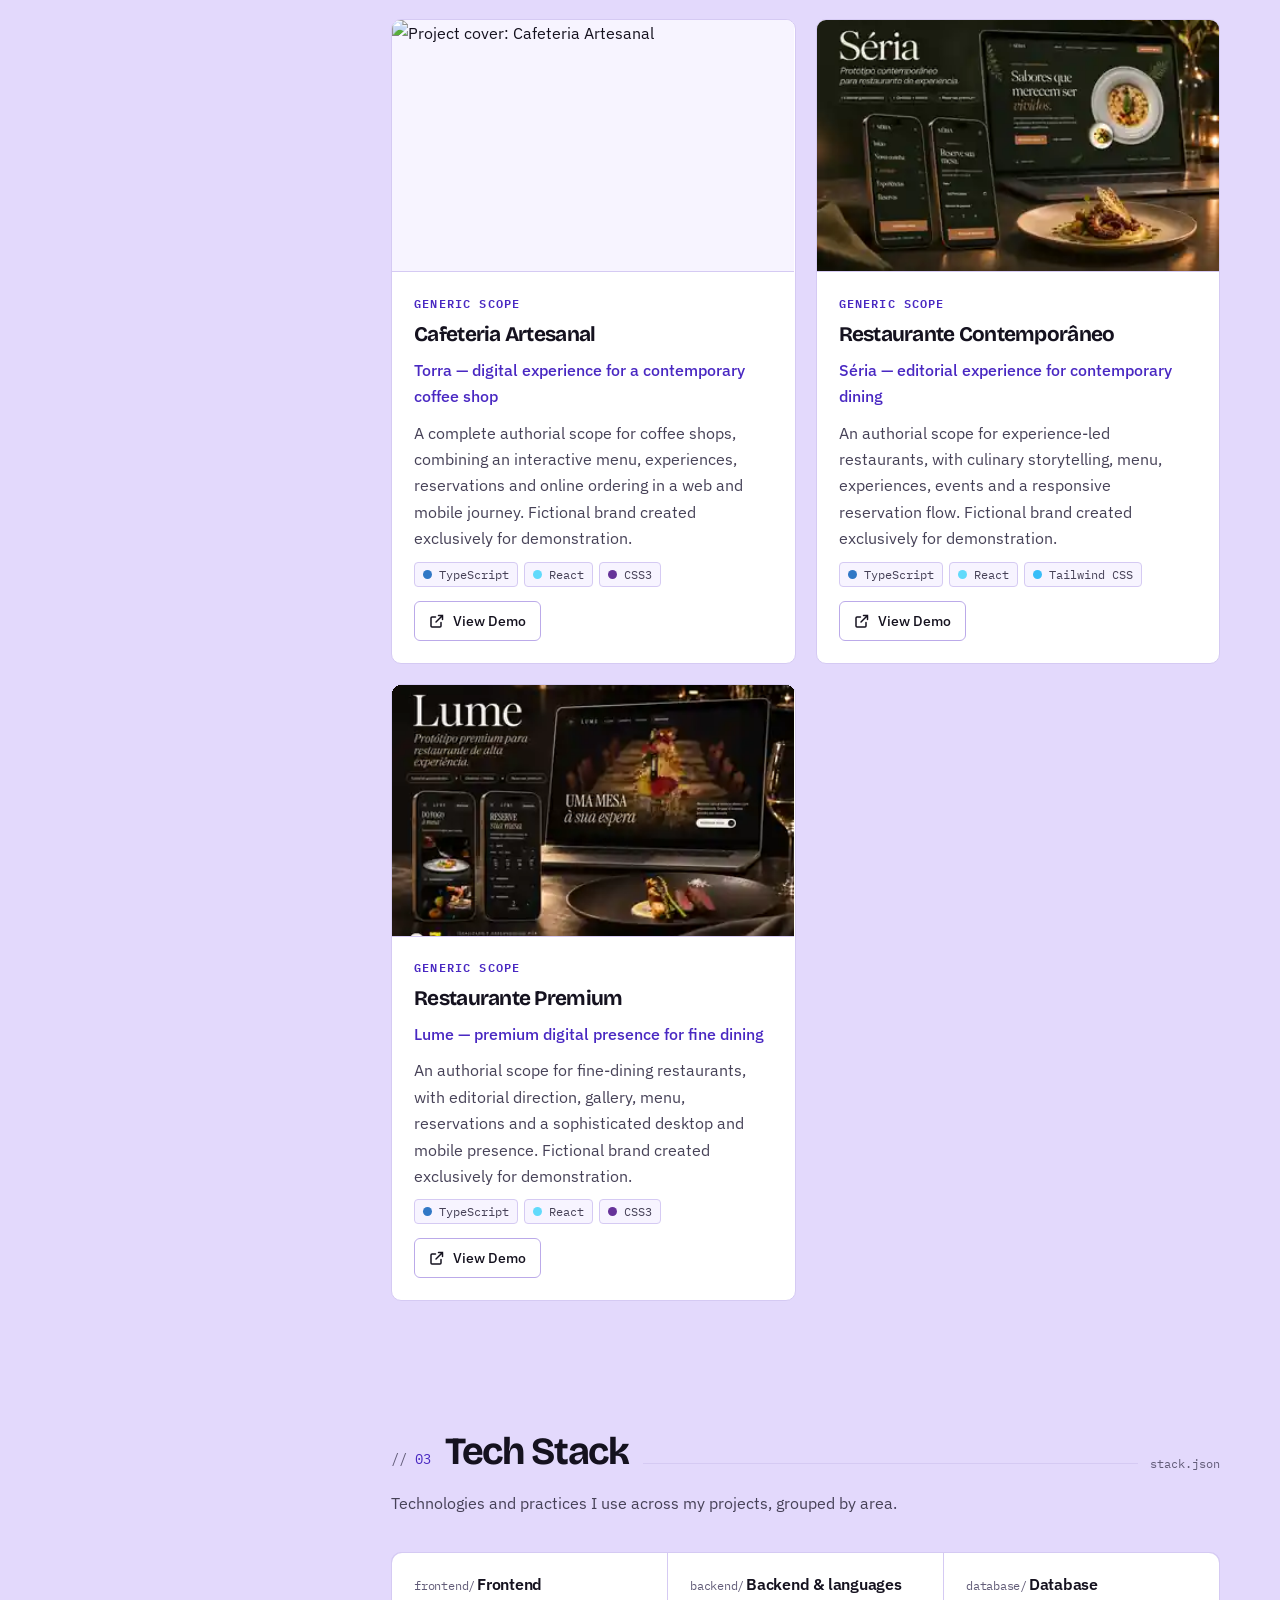
==== commit b376387e: "Add dedicated scopes link to navbar" ====
--- a/index.html
+++ b/index.html
@@ -73,6 +73,7 @@
         <ul class="nav__list">
           <li><a class="nav__link" href="#about" data-i18n="nav.about">About</a></li>
           <li><a class="nav__link" href="#projects" data-i18n="nav.projects">Projects</a></li>
+          <li><a class="nav__link nav__link--scopes" href="#scopes" data-i18n="nav.scopes">Scopes</a></li>
           <li><a class="nav__link" href="#stack" data-i18n="nav.stack">Stack</a></li>
           <li><a class="nav__link" href="#education" data-i18n="nav.education">Education</a></li>
           <li><a class="nav__link" href="#english" data-i18n="nav.english">English</a></li>
--- a/css/style.css
+++ b/css/style.css
@@ -967,7 +967,7 @@
   color: var(--text-3);
 }
 
-/* Conceitos */
+/* Protótipos, demonstrações e escopos */
 .subsection { margin-top: 88px; }
 .subsection__head { margin-bottom: 28px; }
 .subsection__title {
@@ -1008,6 +1008,114 @@
 .concept__title span { font-weight: 400; color: var(--text-3); }
 .concept__desc { font-size: 0.93rem; color: var(--text-2); }
 .concept__actions { display: flex; flex-wrap: wrap; gap: 8px; margin-top: auto; padding-top: 8px; }
+
+
+.subsection--scopes {
+  padding-top: 4px;
+}
+
+.scope-showcase {
+  margin-top: 24px;
+}
+
+.scope-intro-card {
+  position: relative;
+  display: grid;
+  grid-template-columns: minmax(0, 1.35fr) minmax(280px, .65fr);
+  gap: clamp(28px, 5vw, 64px);
+  padding: clamp(28px, 5vw, 52px);
+  overflow: hidden;
+  background:
+    linear-gradient(135deg, color-mix(in srgb, var(--accent) 8%, var(--surface)), var(--surface) 55%),
+    var(--surface);
+  border: 1px solid var(--border);
+  border-radius: var(--radius);
+}
+.scope-intro-card::before {
+  content: "";
+  position: absolute;
+  inset: 0 auto 0 0;
+  width: 3px;
+  background: var(--accent);
+}
+.scope-intro-card__copy {
+  display: grid;
+  align-content: center;
+  justify-items: start;
+  gap: 14px;
+  max-width: 680px;
+}
+.scope-intro-card__eyebrow,
+.scope-card__type {
+  font-size: .72rem;
+  font-weight: 600;
+  letter-spacing: .1em;
+  text-transform: uppercase;
+  color: var(--accent-ink);
+}
+.scope-intro-card__title,
+.scope-card__title {
+  font-family: var(--font-display);
+  font-weight: 700;
+  letter-spacing: -.035em;
+}
+.scope-intro-card__title {
+  font-size: clamp(1.7rem, 3.2vw, 2.4rem);
+  line-height: 1.08;
+}
+.scope-intro-card__text,
+.scope-card__desc {
+  color: var(--text-2);
+}
+.scope-intro-card__steps {
+  display: grid;
+  align-content: center;
+  border: 1px solid var(--border);
+  border-radius: var(--radius-sm);
+  background: color-mix(in srgb, var(--bg-2) 72%, transparent);
+}
+.scope-intro-card__steps li {
+  display: grid;
+  grid-template-columns: 44px minmax(0, 1fr);
+  align-items: center;
+  gap: 12px;
+  min-height: 72px;
+  padding: 14px 18px;
+  border-bottom: 1px solid var(--border);
+}
+.scope-intro-card__steps li:last-child { border-bottom: 0; }
+.scope-intro-card__steps span {
+  font-size: .76rem;
+  color: var(--accent-ink);
+}
+.scope-intro-card__steps strong {
+  font-size: .95rem;
+  font-weight: 500;
+}
+
+.scope-grid {
+  display: grid;
+  grid-template-columns: repeat(2, minmax(0, 1fr));
+  gap: 20px;
+}
+.scope-card {
+  overflow: hidden;
+  background: var(--surface);
+  border: 1px solid var(--border);
+  border-radius: var(--radius);
+}
+.scope-card__media {
+  aspect-ratio: 16 / 10;
+  border-bottom: 1px solid var(--border);
+}
+.scope-card__body {
+  display: grid;
+  gap: 10px;
+  padding: 22px;
+}
+.scope-card__title { font-size: 1.3rem; }
+.scope-card__tagline { color: var(--accent-ink); font-weight: 500; }
+.scope-card__actions { margin-top: 4px; }
 
 /* ---------- 11. Stack ---------- */
 .stack {
--- a/css/responsive.css
+++ b/css/responsive.css
@@ -134,6 +134,8 @@
   .profile__facts { border-top: 1px solid var(--border); padding-top: 16px; }
 
   .concept-grid { grid-template-columns: minmax(0, 1fr); }
+  .scope-grid { grid-template-columns: minmax(0, 1fr); }
+  .scope-intro-card { grid-template-columns: minmax(0, 1fr); }
   .feature__details { grid-template-columns: minmax(0, 1fr); }
   .feature__main,
   .feature__details { padding: 24px; }
@@ -200,6 +202,8 @@
   .feature__media { aspect-ratio: 4 / 3; }
   .feature__actions .btn,
   .concept__actions .btn:not(.btn--text) { flex: 1 1 auto; }
+  .scope-intro-card { padding: 22px; }
+  .scope-intro-card__steps li { min-height: 64px; padding: 12px 14px; }
 
   .frame { font-size: 1.35cqi; }
   .frame__canvas { padding: 3em 4em 4em; }
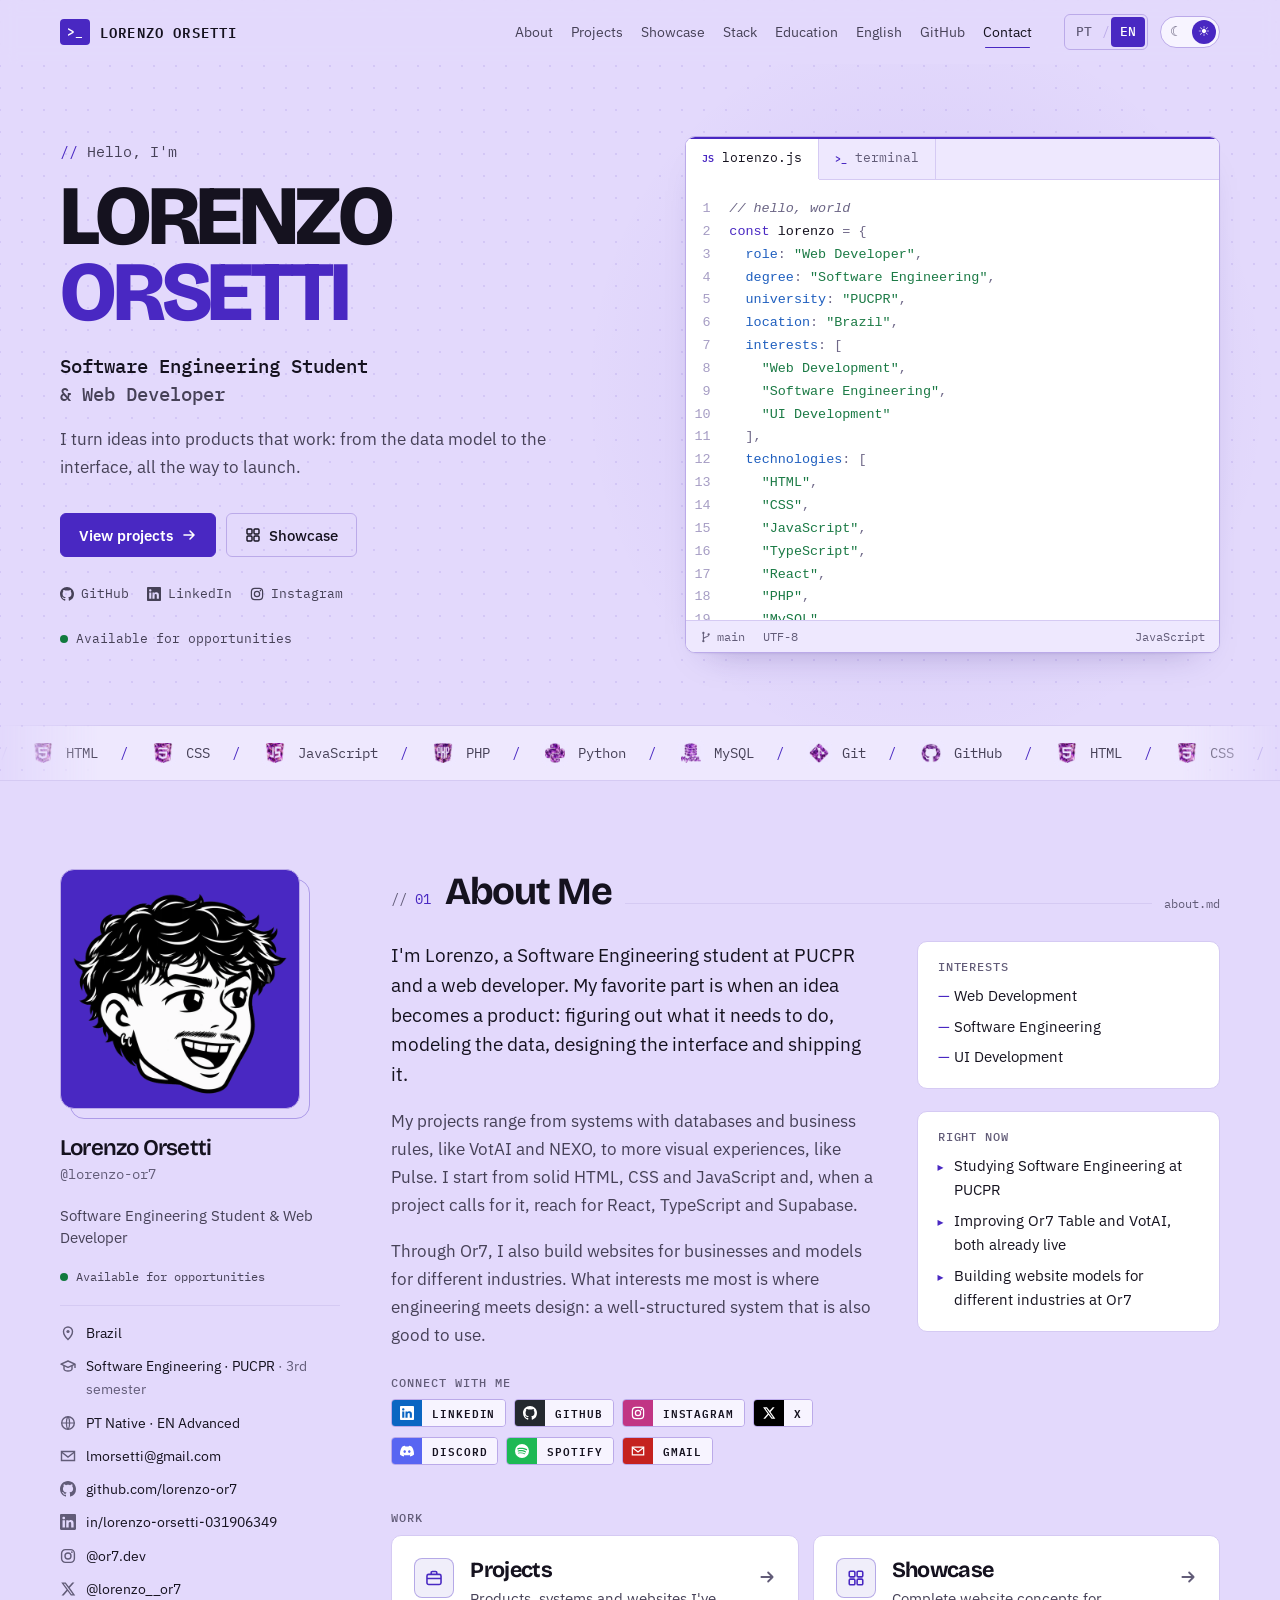
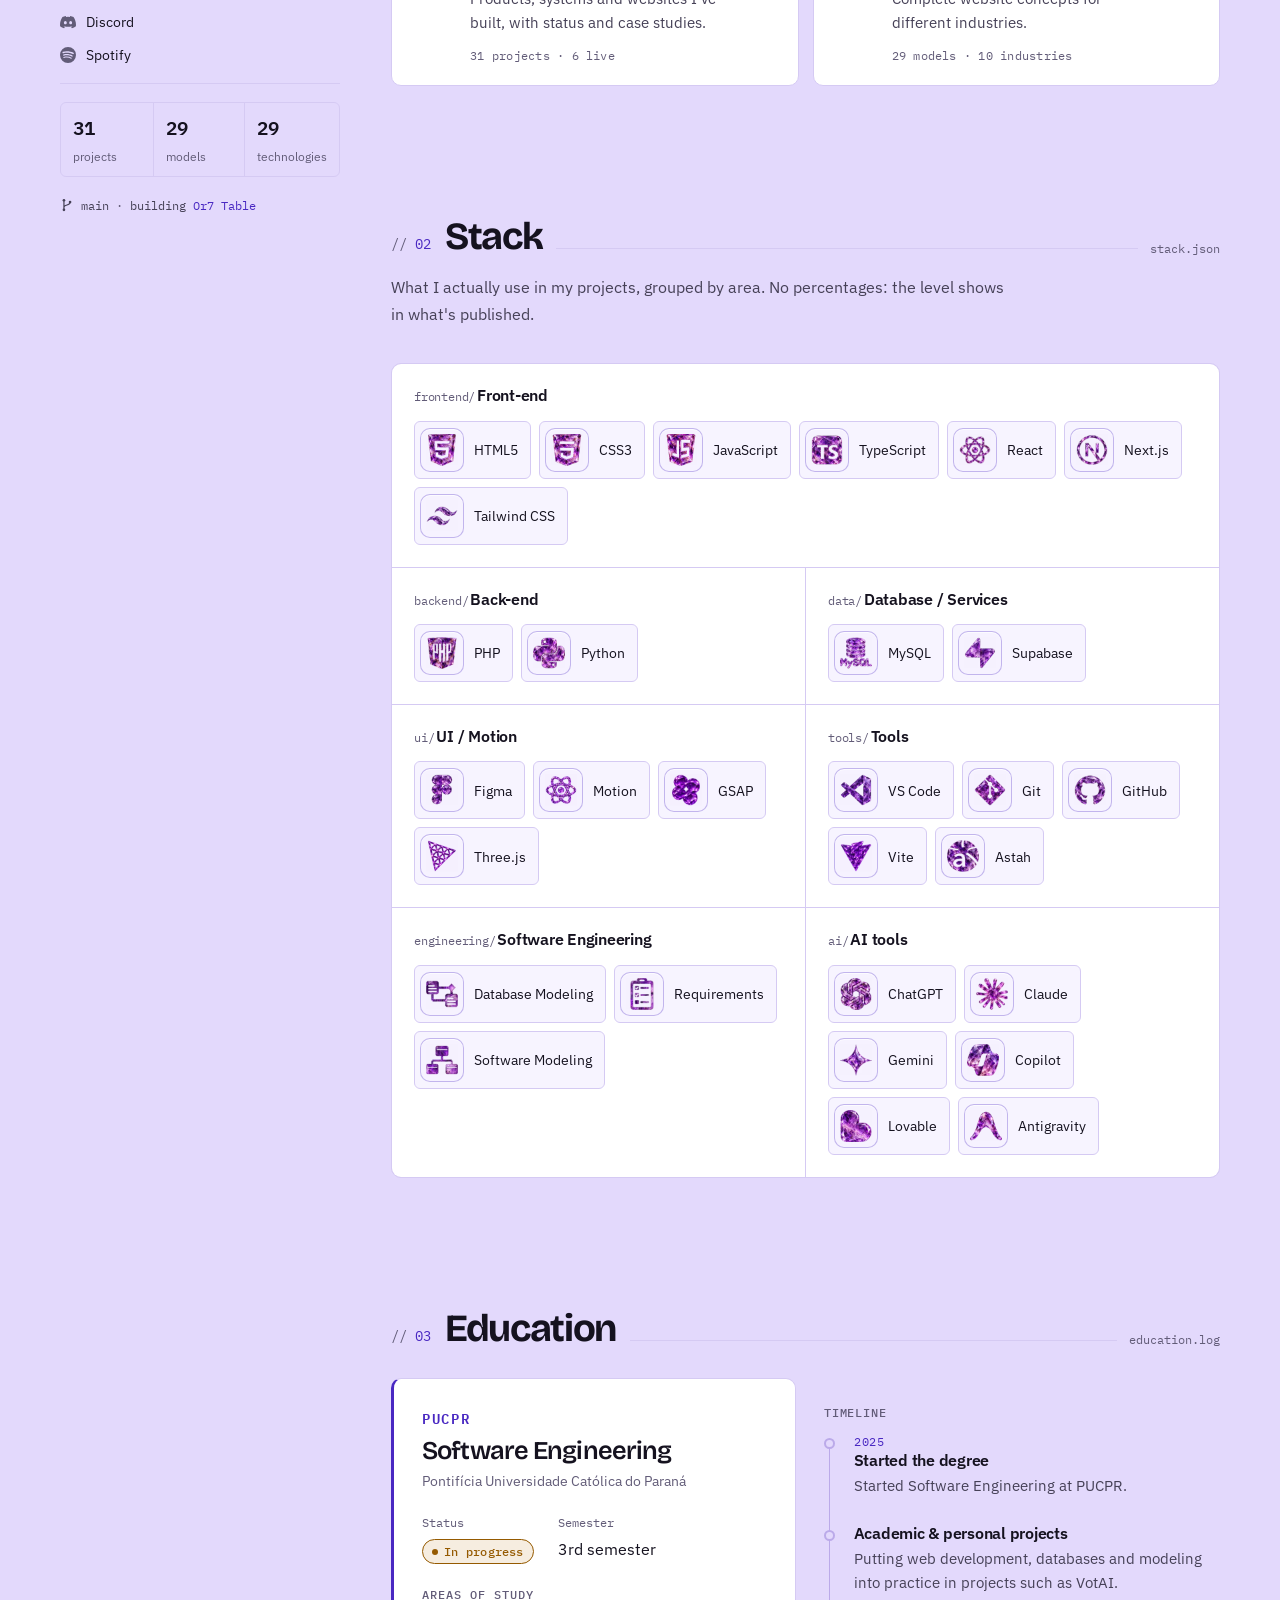
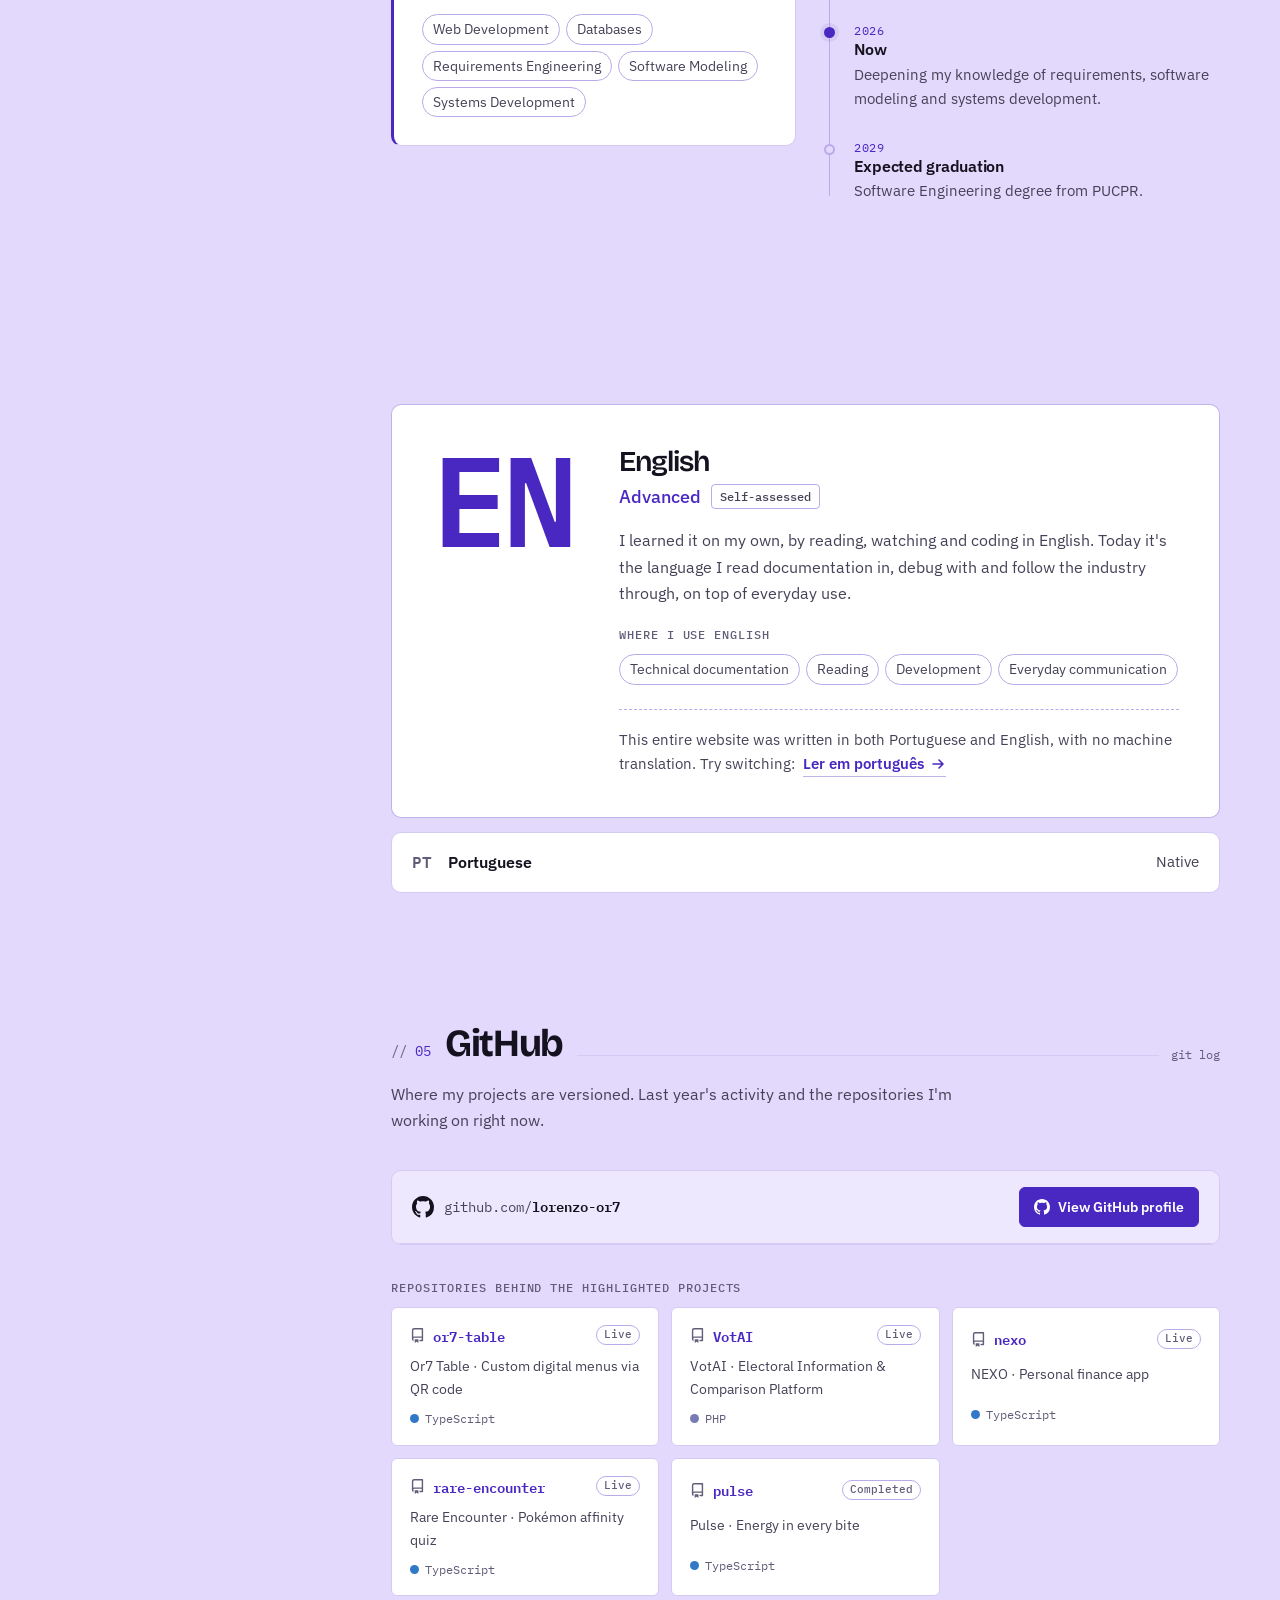
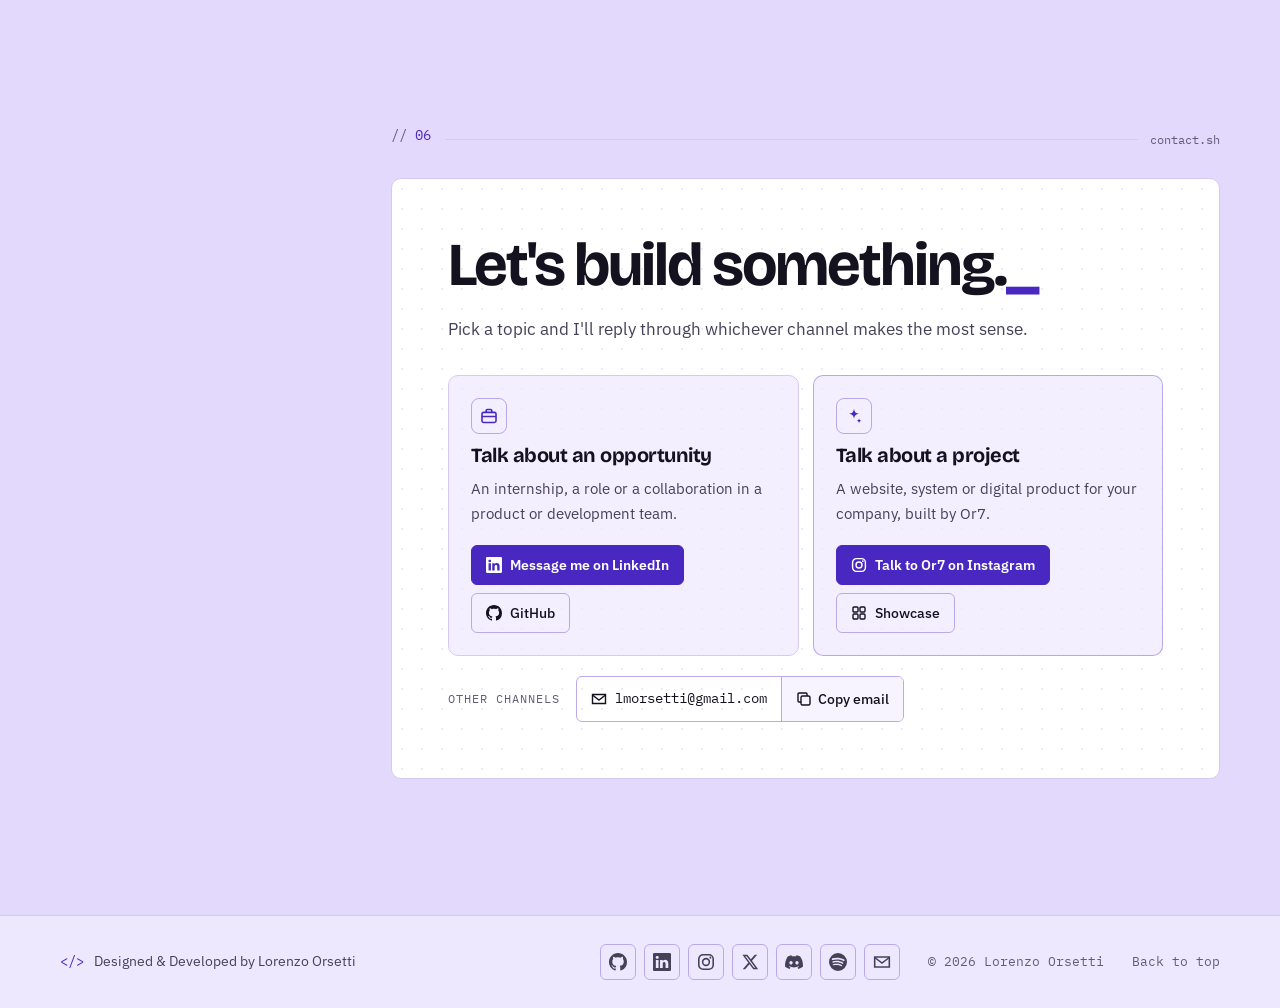
==== commit de6ffb77: "Refine portfolio structure, showcase and performance" ====
--- a/index.html
+++ b/index.html
@@ -1,41 +1,54 @@
 <!DOCTYPE html>
-<html lang="en" data-theme="dark">
+<html lang="en" data-theme="dark" data-page="home" data-root="">
 <head>
   <meta charset="UTF-8">
   <meta name="viewport" content="width=device-width, initial-scale=1">
 
   <title>Lorenzo Orsetti | Web Developer &amp; Software Engineering Student</title>
-  <meta name="description" content="Portfolio of Lorenzo Orsetti, Software Engineering student and web developer focused on building modern web applications.">
+  <meta name="description" content="Lorenzo Orsetti, Software Engineering student at PUCPR and web developer. Products, systems and digital experiences.">
   <meta name="author" content="Lorenzo Orsetti">
   <meta name="theme-color" content="#040607">
 
   <link rel="canonical" href="https://lorenzo-or7.github.io/">
 
   <!-- Open Graph -->
-  <meta property="og:type" content="website">
+  <meta property="og:type" content="profile">
   <meta property="og:site_name" content="Lorenzo Orsetti">
   <meta property="og:title" content="Lorenzo Orsetti | Web Developer &amp; Software Engineering Student">
-  <meta property="og:description" content="Portfolio of Lorenzo Orsetti, Software Engineering student and web developer focused on building modern web applications.">
+  <meta property="og:description" content="Lorenzo Orsetti, Software Engineering student at PUCPR and web developer. Products, systems and digital experiences.">
   <meta property="og:url" content="https://lorenzo-or7.github.io/">
   <meta property="og:image" content="https://lorenzo-or7.github.io/assets/images/og-image.png">
   <meta property="og:image:width" content="1200">
   <meta property="og:image:height" content="630">
+  <meta property="og:image:alt" content="Lorenzo Orsetti — Software Engineering Student &amp; Web Developer">
   <meta property="og:locale" content="en_US">
   <meta property="og:locale:alternate" content="pt_BR">
 
   <!-- Twitter Cards -->
   <meta name="twitter:card" content="summary_large_image">
   <meta name="twitter:title" content="Lorenzo Orsetti | Web Developer &amp; Software Engineering Student">
-  <meta name="twitter:description" content="Portfolio of Lorenzo Orsetti, Software Engineering student and web developer focused on building modern web applications.">
+  <meta name="twitter:description" content="Lorenzo Orsetti, Software Engineering student at PUCPR and web developer. Products, systems and digital experiences.">
   <meta name="twitter:image" content="https://lorenzo-or7.github.io/assets/images/og-image.png">
 
-  <!-- Favicon (substitua os arquivos em assets/icons/) -->
   <link rel="icon" href="assets/icons/favicon.svg" type="image/svg+xml">
   <link rel="apple-touch-icon" href="assets/icons/apple-touch-icon.png">
 
   <!-- Tema e idioma aplicados antes da renderização (evita "flash") -->
   <script>
     (function () {
+      // Links antigos da landing (#project/votai, #projects, #scopes) agora vivem em páginas próprias
+      var h = location.hash;
+      if (/^#project\//.test(h) || h === "#projects" || h === "#prototypes") { location.replace("projects/" + (h.indexOf("#project/") === 0 ? h : "")); return; }
+      if (h === "#scopes") { location.replace("showcase/"); return; }
+      // Transição entre páginas (View Transitions): se o navegador pular a animação,
+      // as promessas são tratadas aqui para não gerar erro no console.
+      var quiet = function (e) { var v = e.viewTransition; if (!v) return; [v.ready, v.finished, v.updateCallbackDone].forEach(function (p) { p && p.catch(function () {}); }); };
+      window.addEventListener("pagereveal", quiet);
+      window.addEventListener("pageswap", quiet);
+      window.addEventListener("unhandledrejection", function (e) {
+        var r = e.reason;
+        if (r && r.name === "InvalidStateError" && /Transition was (aborted|skipped)/.test(r.message)) e.preventDefault();
+      });
       var d = document.documentElement, t, l;
       d.classList.add("js");
       try { t = localStorage.getItem("lo-theme"); l = localStorage.getItem("lo-lang"); } catch (e) {}
@@ -48,13 +61,14 @@
     })();
   </script>
 
-  <!-- Fontes: uma única requisição, com display=swap -->
   <link rel="preconnect" href="https://fonts.googleapis.com">
   <link rel="preconnect" href="https://fonts.gstatic.com" crossorigin>
   <link rel="stylesheet" href="https://fonts.googleapis.com/css2?family=Bricolage+Grotesque:opsz,wght@12..96,500..800&family=IBM+Plex+Mono:wght@400;500;600&family=IBM+Plex+Sans:wght@400;500;600;700&display=swap">
 
   <link rel="stylesheet" href="css/themes.css">
   <link rel="stylesheet" href="css/style.css">
+  <link rel="stylesheet" href="css/pages.css">
+  <link rel="stylesheet" href="css/motion.css">
   <link rel="stylesheet" href="css/responsive.css">
 </head>
 
@@ -71,14 +85,14 @@
 
       <nav class="nav" id="site-nav" data-i18n-attr="aria-label:nav.label" aria-label="Main navigation">
         <ul class="nav__list">
-          <li><a class="nav__link" href="#about" data-i18n="nav.about">About</a></li>
-          <li><a class="nav__link" href="#projects" data-i18n="nav.projects">Projects</a></li>
-          <li><a class="nav__link nav__link--scopes" href="#scopes" data-i18n="nav.scopes">Scopes</a></li>
-          <li><a class="nav__link" href="#stack" data-i18n="nav.stack">Stack</a></li>
-          <li><a class="nav__link" href="#education" data-i18n="nav.education">Education</a></li>
-          <li><a class="nav__link" href="#english" data-i18n="nav.english">English</a></li>
-          <li><a class="nav__link" href="#github" data-i18n="nav.github">GitHub</a></li>
-          <li><a class="nav__link" href="#contact" data-i18n="nav.contact">Contact</a></li>
+          <li><a class="nav__link" href="#about" data-section="about" data-i18n="nav.about">About</a></li>
+          <li><a class="nav__link nav__link--page" href="projects/" data-nav="projects" data-i18n="nav.projects">Projects</a></li>
+          <li><a class="nav__link nav__link--page" href="showcase/" data-nav="showcase" data-i18n="nav.showcase">Showcase</a></li>
+          <li><a class="nav__link" href="#stack" data-section="stack" data-i18n="nav.stack">Stack</a></li>
+          <li><a class="nav__link" href="#education" data-section="education" data-i18n="nav.education">Education</a></li>
+          <li><a class="nav__link" href="#english" data-section="english" data-i18n="nav.english">English</a></li>
+          <li><a class="nav__link" href="#github" data-section="github" data-i18n="nav.github">GitHub</a></li>
+          <li><a class="nav__link" href="#contact" data-section="contact" data-i18n="nav.contact">Contact</a></li>
         </ul>
       </nav>
 
@@ -103,11 +117,15 @@
         </button>
       </div>
     </div>
+    <div class="scroll-progress" aria-hidden="true"></div>
   </header>
 
   <main id="main">
     <!-- ===================== HERO ===================== -->
     <section class="hero" id="hero" aria-labelledby="hero-title">
+      <!-- Fundo técnico: grade pontilhada com foco no ponteiro + luz roxa discreta (decorativo) -->
+      <div class="hero__bg" aria-hidden="true"></div>
+
       <div class="container hero__grid">
         <div class="hero__text">
           <p class="hero__hello mono"><span class="accent" aria-hidden="true">//</span> <span data-i18n="hero.hello">Hello, I'm</span></p>
@@ -119,26 +137,27 @@
             <span data-i18n="hero.role1">Software Engineering Student</span><br>
             <span class="hero__role-sub" data-i18n="hero.role2">&amp; Web Developer</span>
           </p>
-          <p class="hero__lead" data-i18n="hero.lead">I turn ideas into functional digital experiences while developing web applications and expanding my knowledge in Software Engineering.</p>
+          <p class="hero__lead" data-i18n="hero.lead">I turn ideas into products that work: from the data model to the interface, all the way to launch.</p>
 
           <div class="hero__actions">
-            <a class="btn btn--primary" href="#projects">
-              <span data-i18n="hero.ctaProjects">View Projects</span>
-              <svg class="btn__icon" viewBox="0 0 16 16" aria-hidden="true"><path d="M8 3v10M3.5 8.5 8 13l4.5-4.5" fill="none" stroke="currentColor" stroke-width="1.6" stroke-linecap="round" stroke-linejoin="round"/></svg>
+            <a class="btn btn--primary" href="projects/" data-magnetic>
+              <span data-i18n="hero.ctaProjects">View projects</span>
+              <svg class="btn__icon btn__icon--move" viewBox="0 0 16 16" aria-hidden="true"><use href="#i-arrow"/></svg>
             </a>
-            <a class="btn btn--ghost" data-link="github" href="#github" target="_blank" rel="noopener noreferrer">
-              <svg class="btn__icon" viewBox="0 0 16 16" aria-hidden="true"><use href="#i-github"/></svg>
-              GitHub
+            <a class="btn btn--ghost" href="showcase/">
+              <svg class="btn__icon" viewBox="0 0 16 16" aria-hidden="true"><use href="#i-grid"/></svg>
+              <span data-i18n="hero.ctaShowcase">Showcase</span>
             </a>
-            <a class="btn btn--ghost" data-link="linkedin" href="https://www.linkedin.com/in/lorenzo-orsetti-031906349/" target="_blank" rel="noopener noreferrer">
-              <svg class="btn__icon" viewBox="0 0 16 16" aria-hidden="true"><use href="#i-linkedin"/></svg>
-              LinkedIn
-            </a>
-            <a class="btn btn--ghost" data-link="instagram" href="https://www.instagram.com/or7.dev/" target="_blank" rel="noopener noreferrer">
-              <svg class="btn__icon" viewBox="0 0 16 16" aria-hidden="true"><use href="#i-instagram"/></svg>
-              Instagram
-            </a>
-          </div>
+          </div>
+
+          <ul class="hero__social" data-i18n-attr="aria-label:hero.social" aria-label="Social">
+            <li><a class="hero__social-link" data-link="github" href="https://github.com/lorenzo-or7" target="_blank" rel="noopener noreferrer">
+              <svg class="icon icon--sm" viewBox="0 0 16 16" aria-hidden="true"><use href="#i-github"/></svg>GitHub</a></li>
+            <li><a class="hero__social-link" data-link="linkedin" href="https://www.linkedin.com/in/lorenzo-orsetti-031906349/" target="_blank" rel="noopener noreferrer">
+              <svg class="icon icon--sm" viewBox="0 0 16 16" aria-hidden="true"><use href="#i-linkedin"/></svg>LinkedIn</a></li>
+            <li><a class="hero__social-link" data-link="instagram" href="https://www.instagram.com/or7.dev/" target="_blank" rel="noopener noreferrer">
+              <svg class="icon icon--sm" viewBox="0 0 16 16" aria-hidden="true"><use href="#i-instagram"/></svg>Instagram</a></li>
+          </ul>
 
           <p class="status-pill" data-open-to-work>
             <span class="status-pill__dot" aria-hidden="true"></span>
@@ -213,13 +232,13 @@
       <div class="content">
         <!-- ===================== SOBRE ===================== -->
         <section class="section" id="about" aria-labelledby="about-title">
-          <header class="section-head" data-reveal>
+          <header class="section-head" data-reveal="clip">
             <span class="section-head__index">01</span>
             <h2 class="section-head__title" id="about-title" data-i18n="about.title">About Me</h2>
             <span class="section-head__file">about.md</span>
           </header>
 
-          <div class="about" data-reveal>
+          <div class="about" data-reveal="rise">
             <div class="about__text">
               <p data-i18n="about.p1"></p>
               <p data-i18n="about.p2"></p>
@@ -240,62 +259,40 @@
               </div>
             </div>
           </div>
-        </section>
-
-        <!-- ===================== PROJETOS ===================== -->
-        <section class="section" id="projects" aria-labelledby="projects-title">
-          <header class="section-head" data-reveal>
-            <span class="section-head__index">02</span>
-            <h2 class="section-head__title" id="projects-title" data-i18n="projects.title">Featured Projects</h2>
-            <span class="section-head__file">projects.js</span>
-          </header>
-          <p class="section-intro" data-i18n="projects.intro" data-reveal></p>
-
-          <div class="featured-list" id="featured-projects"></div>
-
-          <div class="subsection" id="prototypes">
-            <header class="subsection__head" data-reveal>
-              <h3 class="subsection__title"><span class="accent mono" aria-hidden="true">{ }</span> <span data-i18n="prototypes.title">Prototypes &amp; Demonstrations</span></h3>
-              <p class="section-intro" data-i18n="prototypes.intro"></p>
-            </header>
-            <div class="concept-grid" id="prototype-projects"></div>
-          </div>
-
-          <div class="subsection subsection--scopes" id="scopes">
-            <header class="subsection__head" data-reveal>
-              <h3 class="subsection__title"><span class="accent mono" aria-hidden="true">[ ]</span> <span data-i18n="scopes.title">Generic Scopes</span></h3>
-              <p class="section-intro" data-i18n="scopes.intro"></p>
-            </header>
-            <div class="scope-showcase" id="generic-scopes"></div>
+
+          <!-- Acesso ao trabalho: páginas próprias de Projetos e Modelos -->
+          <div class="work" data-reveal="rise">
+            <h3 class="kv-block__title mono" data-i18n="work.label">Work</h3>
+            <div class="work__links" id="work-links"></div>
           </div>
         </section>
 
         <!-- ===================== STACK ===================== -->
         <section class="section" id="stack" aria-labelledby="stack-title">
-          <header class="section-head" data-reveal>
-            <span class="section-head__index">03</span>
-            <h2 class="section-head__title" id="stack-title" data-i18n="stack.title">Tech Stack</h2>
+          <header class="section-head" data-reveal="clip">
+            <span class="section-head__index">02</span>
+            <h2 class="section-head__title" id="stack-title" data-i18n="stack.title">Stack</h2>
             <span class="section-head__file">stack.json</span>
           </header>
-          <p class="section-intro" data-i18n="stack.intro" data-reveal></p>
-          <div class="stack" id="stack-grid"></div>
+          <p class="section-intro" data-i18n="stack.intro" data-reveal="rise"></p>
+          <div class="stack" id="stack-grid" data-reveal="rise"></div>
         </section>
 
         <!-- ===================== FORMAÇÃO ===================== -->
         <section class="section" id="education" aria-labelledby="education-title">
-          <header class="section-head" data-reveal>
-            <span class="section-head__index">04</span>
+          <header class="section-head" data-reveal="clip">
+            <span class="section-head__index">03</span>
             <h2 class="section-head__title" id="education-title" data-i18n="edu.title">Education</h2>
             <span class="section-head__file">education.log</span>
           </header>
           <div class="education" id="education-content"></div>
         </section>
 
-        <!-- ===================== IDIOMAS / INGLÊS ===================== -->
+        <!-- ===================== INGLÊS ===================== -->
         <section class="section" id="english" aria-labelledby="english-title">
-          <header class="section-head" data-reveal>
-            <span class="section-head__index">05</span>
-            <h2 class="section-head__title" id="english-title" data-i18n="lang.title">Languages</h2>
+          <header class="section-head" data-reveal="clip">
+            <span class="section-head__index">04</span>
+            <h2 class="section-head__title" id="english-title" data-i18n="lang.title">English</h2>
             <span class="section-head__file">i18n.config</span>
           </header>
           <div class="languages" id="languages-content"></div>
@@ -303,23 +300,23 @@
 
         <!-- ===================== GITHUB ===================== -->
         <section class="section" id="github" aria-labelledby="github-title">
-          <header class="section-head" data-reveal>
-            <span class="section-head__index">06</span>
-            <h2 class="section-head__title" id="github-title" data-i18n="gh.title">GitHub Activity</h2>
+          <header class="section-head" data-reveal="clip">
+            <span class="section-head__index">05</span>
+            <h2 class="section-head__title" id="github-title" data-i18n="gh.title">GitHub</h2>
             <span class="section-head__file">git log</span>
           </header>
-          <p class="section-intro" data-i18n="gh.intro" data-reveal></p>
+          <p class="section-intro" data-i18n="gh.intro" data-reveal="rise"></p>
           <div class="github" id="github-content"></div>
         </section>
 
         <!-- ===================== CONTATO ===================== -->
         <section class="section section--contact" id="contact" aria-labelledby="contact-title">
-          <header class="section-head" data-reveal>
-            <span class="section-head__index">07</span>
+          <header class="section-head" data-reveal="clip">
+            <span class="section-head__index">06</span>
             <h2 class="visually-hidden" data-i18n="nav.contact">Contact</h2>
             <span class="section-head__file">contact.sh</span>
           </header>
-          <div class="contact" data-reveal>
+          <div class="contact" data-reveal="rise">
             <p class="contact__title" id="contact-title" data-i18n="contact.title">Let's build something.</p>
             <p class="contact__text" data-i18n="contact.text"></p>
             <div class="contact__links" id="contact-links"></div>
@@ -342,40 +339,14 @@
     </div>
   </footer>
 
-  <!-- ===================== MODAL: ESTUDO DE CASO ===================== -->
-  <dialog class="case" id="case-dialog" aria-labelledby="case-title">
-    <div class="case__inner" id="case-content"></div>
-  </dialog>
-
-  <!-- Ícones SVG reutilizáveis -->
-  <svg width="0" height="0" style="position:absolute" aria-hidden="true" focusable="false">
-    <symbol id="i-github" viewBox="0 0 16 16"><path fill="currentColor" d="M8 0C3.58 0 0 3.58 0 8c0 3.54 2.29 6.53 5.47 7.59.4.07.55-.17.55-.38 0-.19-.01-.82-.01-1.49-2.01.37-2.53-.49-2.69-.94-.09-.23-.48-.94-.82-1.13-.28-.15-.68-.52-.01-.53.63-.01 1.08.58 1.23.82.72 1.21 1.87.87 2.33.66.07-.52.28-.87.51-1.07-1.78-.2-3.64-.89-3.64-3.95 0-.87.31-1.59.82-2.15-.08-.2-.36-1.02.08-2.12 0 0 .67-.21 2.2.82.64-.18 1.32-.27 2-.27.68 0 1.36.09 2 .27 1.53-1.04 2.2-.82 2.2-.82.44 1.1.16 1.92.08 2.12.51.56.82 1.27.82 2.15 0 3.07-1.87 3.75-3.65 3.95.29.25.54.73.54 1.48 0 1.07-.01 1.93-.01 2.2 0 .21.15.46.55.38A8.01 8.01 0 0 0 16 8c0-4.42-3.58-8-8-8Z"/></symbol>
-    <symbol id="i-linkedin" viewBox="0 0 16 16"><path fill="currentColor" d="M0 1.15C0 .52.52 0 1.17 0h13.66C15.48 0 16 .52 16 1.15v13.7c0 .63-.52 1.15-1.17 1.15H1.17C.52 16 0 15.48 0 14.85V1.15Zm4.94 12.24V6.17H2.54v7.22h2.4Zm-1.2-8.2c.84 0 1.36-.56 1.36-1.25-.02-.71-.52-1.25-1.34-1.25-.82 0-1.36.54-1.36 1.25 0 .7.52 1.25 1.33 1.25h.01Zm2.53 8.2h2.4V9.36c0-.22.01-.43.08-.59.17-.43.57-.88 1.23-.88.87 0 1.21.66 1.21 1.63v3.87h2.4V9.25c0-2.22-1.18-3.25-2.76-3.25-1.27 0-1.84.7-2.16 1.2v.02h-.01l.01-.02V6.17h-2.4c.03.68 0 7.22 0 7.22Z"/></symbol>
-    <symbol id="i-instagram" viewBox="0 0 16 16"><rect x="1.6" y="1.6" width="12.8" height="12.8" rx="3.8" fill="none" stroke="currentColor" stroke-width="1.4"/><circle cx="8" cy="8" r="3" fill="none" stroke="currentColor" stroke-width="1.4"/><circle cx="11.9" cy="4.1" r="0.9" fill="currentColor"/></symbol>
-    <symbol id="i-x" viewBox="0 0 16 16"><path fill="currentColor" d="M12.27 1.5h2.15L9.73 6.86 15.25 14.5h-4.32L7.55 10.07 3.68 14.5H1.52l5.02-5.74L1.25 1.5h4.43l3.06 4.04 3.53-4.04Zm-.76 11.66h1.19L5.03 2.78H3.75l7.76 10.38Z"/></symbol>
-    <symbol id="i-discord" viewBox="0 0 16 16"><path fill="currentColor" d="M13.55 3.02A13.2 13.2 0 0 0 10.3 2l-.15.3c-.1.2-.2.45-.28.66a12.3 12.3 0 0 0-3.72 0A7 7 0 0 0 5.7 2a13.2 13.2 0 0 0-3.26 1.02C.38 6.13-.18 9.16.1 12.15a13.3 13.3 0 0 0 4.01 2.03c.32-.44.61-.9.86-1.39-.47-.18-.92-.4-1.35-.65l.33-.26a9.4 9.4 0 0 0 8.1 0l.33.26c-.43.25-.88.47-1.35.65.25.49.54.95.86 1.39a13.2 13.2 0 0 0 4.01-2.03c.34-3.47-.57-6.47-2.4-9.13ZM5.35 10.32c-.79 0-1.43-.73-1.43-1.62s.63-1.62 1.43-1.62c.8 0 1.44.73 1.43 1.62 0 .89-.63 1.62-1.43 1.62Zm5.3 0c-.79 0-1.43-.73-1.43-1.62s.63-1.62 1.43-1.62c.8 0 1.44.73 1.43 1.62 0 .89-.63 1.62-1.43 1.62Z"/></symbol>
-    <symbol id="i-spotify" viewBox="0 0 16 16"><path fill="currentColor" d="M8 0a8 8 0 1 0 0 16A8 8 0 0 0 8 0Zm3.67 11.54a.5.5 0 0 1-.69.17c-1.88-1.15-4.25-1.41-7.04-.77a.5.5 0 1 1-.22-.97c3.05-.7 5.67-.4 7.78.88.24.14.31.45.17.69Zm.98-2.18a.62.62 0 0 1-.86.2c-2.15-1.32-5.43-1.7-7.97-.93a.63.63 0 0 1-.36-1.2c2.9-.88 6.5-.45 8.98 1.07.3.18.39.57.21.86Zm.08-2.27C10.15 5.56 5.9 5.42 3.44 6.17a.75.75 0 1 1-.44-1.44c2.83-.86 7.53-.69 10.5 1.07a.75.75 0 0 1-.77 1.29Z"/></symbol>
-    <symbol id="i-mail" viewBox="0 0 16 16"><path fill="none" stroke="currentColor" stroke-width="1.4" d="M1.5 3.5h13v9h-13z"/><path fill="none" stroke="currentColor" stroke-width="1.4" d="m1.5 4 6.5 5 6.5-5"/></symbol>
-    <symbol id="i-branch" viewBox="0 0 16 16"><path fill="none" stroke="currentColor" stroke-width="1.4" d="M4.5 2.5v11M4.5 10.5c0-3 7-2 7-5"/><circle cx="4.5" cy="2.5" r="1.5" fill="currentColor"/><circle cx="4.5" cy="13.5" r="1.5" fill="currentColor"/><circle cx="11.5" cy="4.5" r="1.5" fill="currentColor"/></symbol>
-    <symbol id="i-external" viewBox="0 0 16 16"><path fill="none" stroke="currentColor" stroke-width="1.5" stroke-linecap="round" d="M9.5 2.5h4v4M13.5 2.5 7 9M12 9.5v3.5a1 1 0 0 1-1 1H3a1 1 0 0 1-1-1V5a1 1 0 0 1 1-1h3.5"/></symbol>
-    <symbol id="i-arrow" viewBox="0 0 16 16"><path fill="none" stroke="currentColor" stroke-width="1.6" stroke-linecap="round" stroke-linejoin="round" d="M3 8h10M9 4l4 4-4 4"/></symbol>
-    <symbol id="i-copy" viewBox="0 0 16 16"><rect x="5" y="5" width="9" height="9" rx="1.5" fill="none" stroke="currentColor" stroke-width="1.4"/><path fill="none" stroke="currentColor" stroke-width="1.4" d="M11 5V3a1 1 0 0 0-1-1H3a1 1 0 0 0-1 1v7a1 1 0 0 0 1 1h2"/></symbol>
-    <symbol id="i-check" viewBox="0 0 16 16"><path fill="none" stroke="currentColor" stroke-width="1.8" stroke-linecap="round" stroke-linejoin="round" d="m3 8.5 3.2 3L13 4.5"/></symbol>
-    <symbol id="i-close" viewBox="0 0 16 16"><path fill="none" stroke="currentColor" stroke-width="1.6" stroke-linecap="round" d="M3.5 3.5l9 9M12.5 3.5l-9 9"/></symbol>
-    <symbol id="i-repo" viewBox="0 0 16 16"><path fill="currentColor" d="M2 2.5A2.5 2.5 0 0 1 4.5 0h8.75a.75.75 0 0 1 .75.75v12.5a.75.75 0 0 1-.75.75h-2.5a.75.75 0 0 1 0-1.5h1.75v-2h-8a1 1 0 0 0-.71 1.71.75.75 0 0 1-1.07 1.05A2.5 2.5 0 0 1 2 11.5Zm10.5-1h-8a1 1 0 0 0-1 1v6.71A2.5 2.5 0 0 1 4.5 9h8ZM5 12.25a.25.25 0 0 1 .25-.25h3.5a.25.25 0 0 1 .25.25v3.25a.25.25 0 0 1-.4.2l-1.45-1.09a.25.25 0 0 0-.3 0L5.4 15.7a.25.25 0 0 1-.4-.2Z"/></symbol>
-    <symbol id="i-pin" viewBox="0 0 16 16"><path fill="none" stroke="currentColor" stroke-width="1.4" d="M8 14.5s4.5-4.2 4.5-8a4.5 4.5 0 0 0-9 0c0 3.8 4.5 8 4.5 8Z"/><circle cx="8" cy="6.5" r="1.6" fill="currentColor"/></symbol>
-    <symbol id="i-cap" viewBox="0 0 16 16"><path fill="none" stroke="currentColor" stroke-width="1.4" stroke-linejoin="round" d="M8 3 1 6.2 8 9.4l7-3.2L8 3Z"/><path fill="none" stroke="currentColor" stroke-width="1.4" d="M4 7.7v3.3c0 .9 1.8 2 4 2s4-1.1 4-2V7.7M15 6.2V10"/></symbol>
-    <symbol id="i-globe" viewBox="0 0 16 16"><circle cx="8" cy="8" r="6.3" fill="none" stroke="currentColor" stroke-width="1.4"/><path fill="none" stroke="currentColor" stroke-width="1.2" d="M1.8 8h12.4M8 1.7c-2.2 2.4-2.2 10.2 0 12.6M8 1.7c2.2 2.4 2.2 10.2 0 12.6"/></symbol>
-    <symbol id="i-play" viewBox="0 0 16 16"><path fill="currentColor" d="M5 3.2v9.6a.5.5 0 0 0 .77.42l7.4-4.8a.5.5 0 0 0 0-.84l-7.4-4.8A.5.5 0 0 0 5 3.2Z"/></symbol>
-  </svg>
-
-  <!-- Scripts (ordem importa: dados → idioma → tema → módulos → main) -->
+  <!-- Scripts (ordem importa: ícones → dados → idioma → tema → utilidades → módulos → main) -->
+  <script src="js/icons.js" defer></script>
   <script src="js/data.js" defer></script>
   <script src="js/language.js" defer></script>
   <script src="js/theme.js" defer></script>
   <script src="js/utils.js" defer></script>
-  <script src="js/projects.js" defer></script>
   <script src="js/github.js" defer></script>
+  <script src="js/motion.js" defer></script>
   <script src="js/main.js" defer></script>
 </body>
 </html>
--- a/css/themes.css
+++ b/css/themes.css
@@ -1,120 +1,120 @@
-/* =============================================================
-   themes.css — tokens de cor dos temas escuro e claro
-   -------------------------------------------------------------
-   Todas as cores do site vêm destas variáveis. Para ajustar a
-   paleta, altere apenas este arquivo.
-   ============================================================= */
-
-:root,
-:root[data-theme="dark"] {
-  color-scheme: dark;
-
-  --bg:            #040607;
-  --bg-2:          #0B0D10;
-  --surface:       #101217;
-  --surface-2:     #161920;
-  --surface-3:     #1C2029;
-  --border:        #1F232B;
-  --border-strong: #2E333D;
-
-  --text:   #EEEDF2;
-  --text-2: #A7ABB4;
-  --text-3: #80858F;
-
-  --accent:       #BF40FA;
-  --accent-hover: #CD68FB;
-  --accent-ink:   #D28BFC;              /* accent para texto pequeno */
-  --accent-soft:  rgba(191, 64, 250, 0.10);
-  --accent-line:  rgba(191, 64, 250, 0.38);
-  --on-accent:    #0B0412;
-
-  --ok:      #3DDC84;
-  --ok-soft: rgba(61, 220, 132, 0.12);
-  --warn:    #F2B84B;
-  --warn-soft: rgba(242, 184, 75, 0.12);
-
-  --grid-dot: rgba(255, 255, 255, 0.055);
-  --shadow:   0 1px 0 rgba(255, 255, 255, 0.03) inset, 0 20px 40px -24px rgba(0, 0, 0, 0.8);
-  --overlay:  rgba(2, 3, 4, 0.72);
-
-  /* Editor de código */
-  --code-bg:    #0A0C0F;
-  --code-gutter:#4A4F59;
-  --tk-kw:   #BF40FA;
-  --tk-var:  #F3F2F7;
-  --tk-prop: #8DB9FF;
-  --tk-str:  #B8E68A;
-  --tk-bool: #F7A76C;
-  --tk-pun:  #7D828C;
-  --tk-com:  #858A94;
-
-  /* Gráfico de contribuições (sequencial, uma cor) */
-  --heat-0: #14161C;
-  --heat-1: #3D1E52;
-  --heat-2: #6A2A93;
-  --heat-3: #9636CB;
-  --heat-4: #C85BFB;
-}
-
-:root[data-theme="light"] {
-  color-scheme: light;
-
-  --bg:            #E3D9FC;
-  --bg-2:          #EEE8FE;
-  --surface:       #FFFFFF;
-  --surface-2:     #F7F4FF;
-  --surface-3:     #EEE9FD;
-  --border:        #D5CAF3;
-  --border-strong: #BBAAE9;
-
-  --text:   #15121F;
-  --text-2: #464157;
-  --text-3: #625C78;
-
-  --accent:       #4928C2;
-  --accent-hover: #3A1EA4;
-  --accent-ink:   #4928C2;
-  --accent-soft:  rgba(73, 40, 194, 0.08);
-  --accent-line:  rgba(73, 40, 194, 0.35);
-  --on-accent:    #FFFFFF;
-
-  --ok:      #117A3E;
-  --ok-soft: rgba(17, 122, 62, 0.10);
-  --warn:    #955A00;
-  --warn-soft: rgba(176, 108, 0, 0.12);
-
-  --grid-dot: rgba(73, 40, 194, 0.10);
-  --shadow:   0 1px 2px rgba(40, 20, 110, 0.06), 0 18px 36px -24px rgba(40, 20, 110, 0.35);
-  --overlay:  rgba(30, 18, 70, 0.45);
-
-  --code-bg:    #FFFFFF;
-  --code-gutter:#A69DC4;
-  --tk-kw:   #4928C2;
-  --tk-var:  #15121F;
-  --tk-prop: #1F5FBF;
-  --tk-str:  #1B7A45;
-  --tk-bool: #B4530A;
-  --tk-pun:  #6F6888;
-  --tk-com:  #6B6585;
-
-  --heat-0: #EEE9FB;
-  --heat-1: #C9BCF3;
-  --heat-2: #9A83E6;
-  --heat-3: #6A4AD4;
-  --heat-4: #3A1EA4;
-}
-
-/* Transição suave apenas durante a troca de tema */
-.theme-transition,
-.theme-transition *,
-.theme-transition *::before,
-.theme-transition *::after {
-  transition: background-color 0.4s ease, border-color 0.4s ease, color 0.3s ease, fill 0.3s ease !important;
-}
-
-@media (prefers-reduced-motion: reduce) {
-  .theme-transition,
-  .theme-transition *,
-  .theme-transition *::before,
-  .theme-transition *::after { transition: none !important; }
-}
+/* =============================================================
+   themes.css — tokens de cor dos temas escuro e claro
+   -------------------------------------------------------------
+   Todas as cores do site vêm destas variáveis. Para ajustar a
+   paleta, altere apenas este arquivo.
+   ============================================================= */
+
+:root,
+:root[data-theme="dark"] {
+  color-scheme: dark;
+
+  --bg:            #040607;
+  --bg-2:          #0B0D10;
+  --surface:       #101217;
+  --surface-2:     #161920;
+  --surface-3:     #1C2029;
+  --border:        #1F232B;
+  --border-strong: #2E333D;
+
+  --text:   #EEEDF2;
+  --text-2: #A7ABB4;
+  --text-3: #80858F;
+
+  --accent:       #BF40FA;
+  --accent-hover: #CD68FB;
+  --accent-ink:   #D28BFC;              /* accent para texto pequeno */
+  --accent-soft:  rgba(191, 64, 250, 0.10);
+  --accent-line:  rgba(191, 64, 250, 0.38);
+  --on-accent:    #0B0412;
+
+  --ok:      #3DDC84;
+  --ok-soft: rgba(61, 220, 132, 0.12);
+  --warn:    #F2B84B;
+  --warn-soft: rgba(242, 184, 75, 0.12);
+
+  --grid-dot: rgba(255, 255, 255, 0.055);
+  --shadow:   0 1px 0 rgba(255, 255, 255, 0.03) inset, 0 20px 40px -24px rgba(0, 0, 0, 0.8);
+  --overlay:  rgba(2, 3, 4, 0.72);
+
+  /* Editor de código */
+  --code-bg:    #0A0C0F;
+  --code-gutter:#4A4F59;
+  --tk-kw:   #BF40FA;
+  --tk-var:  #F3F2F7;
+  --tk-prop: #8DB9FF;
+  --tk-str:  #B8E68A;
+  --tk-bool: #F7A76C;
+  --tk-pun:  #7D828C;
+  --tk-com:  #858A94;
+
+  /* Gráfico de contribuições (sequencial, uma cor) */
+  --heat-0: #14161C;
+  --heat-1: #3D1E52;
+  --heat-2: #6A2A93;
+  --heat-3: #9636CB;
+  --heat-4: #C85BFB;
+}
+
+:root[data-theme="light"] {
+  color-scheme: light;
+
+  --bg:            #E3D9FC;
+  --bg-2:          #EEE8FE;
+  --surface:       #FFFFFF;
+  --surface-2:     #F7F4FF;
+  --surface-3:     #EEE9FD;
+  --border:        #D5CAF3;
+  --border-strong: #BBAAE9;
+
+  --text:   #15121F;
+  --text-2: #464157;
+  --text-3: #625C78;
+
+  --accent:       #4928C2;
+  --accent-hover: #3A1EA4;
+  --accent-ink:   #4928C2;
+  --accent-soft:  rgba(73, 40, 194, 0.08);
+  --accent-line:  rgba(73, 40, 194, 0.35);
+  --on-accent:    #FFFFFF;
+
+  --ok:      #117A3E;
+  --ok-soft: rgba(17, 122, 62, 0.10);
+  --warn:    #955A00;
+  --warn-soft: rgba(176, 108, 0, 0.12);
+
+  --grid-dot: rgba(73, 40, 194, 0.10);
+  --shadow:   0 1px 2px rgba(40, 20, 110, 0.06), 0 18px 36px -24px rgba(40, 20, 110, 0.35);
+  --overlay:  rgba(30, 18, 70, 0.45);
+
+  --code-bg:    #FFFFFF;
+  --code-gutter:#A69DC4;
+  --tk-kw:   #4928C2;
+  --tk-var:  #15121F;
+  --tk-prop: #1F5FBF;
+  --tk-str:  #1B7A45;
+  --tk-bool: #B4530A;
+  --tk-pun:  #6F6888;
+  --tk-com:  #6B6585;
+
+  --heat-0: #EEE9FB;
+  --heat-1: #C9BCF3;
+  --heat-2: #9A83E6;
+  --heat-3: #6A4AD4;
+  --heat-4: #3A1EA4;
+}
+
+/* Transição suave apenas durante a troca de tema */
+.theme-transition,
+.theme-transition *,
+.theme-transition *::before,
+.theme-transition *::after {
+  transition: background-color 0.4s ease, border-color 0.4s ease, color 0.3s ease, fill 0.3s ease !important;
+}
+
+@media (prefers-reduced-motion: reduce) {
+  .theme-transition,
+  .theme-transition *,
+  .theme-transition *::before,
+  .theme-transition *::after { transition: none !important; }
+}
--- a/css/style.css
+++ b/css/style.css
@@ -1,1728 +1,1481 @@
-/* =============================================================
-   style.css — estilos base e componentes
-   -------------------------------------------------------------
-   1. Base            7. Perfil lateral      13. Idiomas
-   2. Utilitários     8. Seções              14. GitHub
-   3. Botões / tags   9. Sobre               15. Contato / footer
-   4. Header         10. Projetos            16. Modal (case study)
-   5. Hero / editor  11. Stack               17. Animações / cursor
-   6. Marquee        12. Formação
-   ============================================================= */
-
-/* ---------- 1. Base ---------- */
-*,
-*::before,
-*::after { box-sizing: border-box; }
-
-:root {
-  --font-sans: "IBM Plex Sans", system-ui, -apple-system, "Segoe UI", Roboto, sans-serif;
-  --font-display: "Bricolage Grotesque", var(--font-sans);
-  --font-mono: "IBM Plex Mono", ui-monospace, "SFMono-Regular", Menlo, Consolas, monospace;
-  --header-h: 64px;
-  --container: 1240px;
-  --gutter: clamp(16px, 4vw, 40px);
-  --radius: 10px;
-  --radius-sm: 6px;
-  --ease: cubic-bezier(0.2, 0.7, 0.2, 1);
-}
-
-html {
-  scroll-behavior: smooth;
-  scroll-padding-top: calc(var(--header-h) + 20px);
-  -webkit-text-size-adjust: 100%;
-}
-
-body {
-  margin: 0;
-  background: var(--bg);
-  color: var(--text);
-  font-family: var(--font-sans);
-  font-size: 1rem;
-  line-height: 1.65;
-  -webkit-font-smoothing: antialiased;
-  text-rendering: optimizeLegibility;
-  overflow-x: hidden;
-}
-
-img, video, svg { display: block; max-width: 100%; }
-img, video { height: auto; }
-
-h1, h2, h3, h4 { margin: 0; line-height: 1.15; font-weight: 600; letter-spacing: -0.015em; }
-p { margin: 0; }
-ul, ol { margin: 0; padding: 0; list-style: none; }
-dl, dd { margin: 0; }
-button { font: inherit; color: inherit; cursor: pointer; }
-input { font: inherit; }
-
-a { color: inherit; text-decoration: none; }
-
-::selection { background: var(--accent); color: var(--on-accent); }
-
-:focus { outline: none; }
-:focus-visible {
-  outline: 2px solid var(--accent);
-  outline-offset: 3px;
-  border-radius: 4px;
-}
-
-/* ---------- 2. Utilitários ---------- */
-.container {
-  width: 100%;
-  max-width: var(--container);
-  margin-inline: auto;
-  padding-inline: var(--gutter);
-}
-
-.mono { font-family: var(--font-mono); }
-.accent { color: var(--accent-ink); }
-.muted { color: var(--text-3); }
-
-.visually-hidden {
-  position: absolute !important;
-  width: 1px; height: 1px;
-  padding: 0; margin: -1px;
-  overflow: hidden; clip: rect(0 0 0 0);
-  white-space: nowrap; border: 0;
-}
-
-.skip-link {
-  position: fixed;
-  top: 12px; left: 12px;
-  z-index: 200;
-  padding: 10px 16px;
-  background: var(--accent);
-  color: var(--on-accent);
-  font-weight: 600;
-  border-radius: var(--radius-sm);
-  transform: translateY(-160%);
-  transition: transform 0.2s;
-}
-.skip-link:focus-visible { transform: none; }
-
-.icon { width: 18px; height: 18px; flex: none; }
-.icon--sm { width: 14px; height: 14px; display: inline-block; vertical-align: -2px; }
-
-/* ---------- 3. Botões, tags, chips, status ---------- */
-.btn {
-  --btn-bg: transparent;
-  --btn-fg: var(--text);
-  --btn-bd: var(--border-strong);
-  display: inline-flex;
-  align-items: center;
-  justify-content: center;
-  gap: 8px;
-  min-height: 44px;
-  padding: 0 18px;
-  background: var(--btn-bg);
-  color: var(--btn-fg);
-  border: 1px solid var(--btn-bd);
-  border-radius: var(--radius-sm);
-  font-size: 0.94rem;
-  font-weight: 500;
-  line-height: 1;
-  white-space: nowrap;
-  transition: background-color 0.2s, border-color 0.2s, color 0.2s, transform 0.2s var(--ease);
-}
-.btn__icon { width: 16px; height: 16px; flex: none; }
-
-.btn--primary { --btn-bg: var(--accent); --btn-fg: var(--on-accent); --btn-bd: var(--accent); font-weight: 600; }
-.btn--primary:hover { --btn-bg: var(--accent-hover); --btn-bd: var(--accent-hover); }
-
-.btn--ghost:hover { --btn-bd: var(--accent-line); --btn-bg: var(--accent-soft); }
-
-.btn--text { --btn-bd: transparent; padding-inline: 4px; color: var(--accent-ink); font-weight: 600; }
-.btn--text .btn__icon { transition: transform 0.2s var(--ease); }
-.btn--text:hover .btn__icon { transform: translateX(3px); }
-
-.btn:not(.is-disabled):active { transform: translateY(1px); }
-
-.btn--sm { min-height: 40px; padding: 0 14px; font-size: 0.875rem; }
-
-.btn.is-disabled {
-  opacity: 0.55;
-  cursor: not-allowed;
-  border-style: dashed;
-}
-.btn.btn--primary.is-disabled { --btn-bg: transparent; --btn-fg: var(--text-2); --btn-bd: var(--border-strong); }
-.btn__soon {
-  font-style: normal;
-  font-family: var(--font-mono);
-  font-size: 0.7rem;
-  text-transform: uppercase;
-  letter-spacing: 0.06em;
-  color: var(--text-3);
-}
-
-.link-btn {
-  display: inline-flex;
-  align-items: center;
-  gap: 6px;
-  padding: 0;
-  background: none;
-  border: 0;
-  color: var(--accent-ink);
-  font-weight: 600;
-  border-bottom: 1px solid var(--accent-line);
-}
-.link-btn:hover { border-bottom-color: var(--accent); }
-
-/* Tags estilo GitHub */
-.tags { display: flex; flex-wrap: wrap; gap: 6px; }
-.tag {
-  display: inline-flex;
-  align-items: center;
-  gap: 7px;
-  padding: 4px 10px;
-  font-family: var(--font-mono);
-  font-size: 0.78rem;
-  color: var(--text-2);
-  background: var(--surface-2);
-  border: 1px solid var(--border);
-  border-radius: 4px;
-}
-.tag__dot {
-  width: 9px; height: 9px;
-  border-radius: 50%;
-  background: var(--dot, var(--text-3));
-  flex: none;
-}
-.tag__count { color: var(--text-3); }
-.tags--sm .tag { padding: 2px 8px; font-size: 0.72rem; }
-
-.chips { display: flex; flex-wrap: wrap; gap: 6px; }
-.chips li {
-  padding: 3px 10px;
-  font-size: 0.85rem;
-  color: var(--text-2);
-  border: 1px solid var(--border-strong);
-  border-radius: 999px;
-}
-
-.checklist { display: grid; gap: 6px; }
-.checklist li {
-  position: relative;
-  padding-left: 22px;
-  color: var(--text-2);
-  font-size: 0.93rem;
-}
-.checklist li::before {
-  content: "›";
-  position: absolute; left: 4px; top: -1px;
-  font-family: var(--font-mono);
-  font-weight: 600;
-  color: var(--accent-ink);
-}
-
-.numbered { counter-reset: n; display: grid; gap: 10px; }
-.numbered li {
-  counter-increment: n;
-  position: relative;
-  padding-left: 36px;
-  color: var(--text-2);
-}
-.numbered li::before {
-  content: counter(n, decimal-leading-zero);
-  position: absolute; left: 0; top: 1px;
-  font-family: var(--font-mono);
-  font-size: 0.8rem;
-  color: var(--accent-ink);
-}
-
-.status {
-  display: inline-flex;
-  align-items: center;
-  gap: 6px;
-  padding: 2px 9px;
-  font-family: var(--font-mono);
-  font-size: 0.72rem;
-  font-weight: 500;
-  letter-spacing: 0.02em;
-  border-radius: 999px;
-  border: 1px solid currentColor;
-  white-space: nowrap;
-}
-.status__dot { width: 6px; height: 6px; border-radius: 50%; background: currentColor; }
-.status--in-progress { color: var(--warn); background: var(--warn-soft); }
-.status--completed,
-.status--live        { color: var(--ok);   background: var(--ok-soft); }
-.status--prototype,
-.status--concept     { color: var(--accent-ink); background: var(--accent-soft); }
-.status--discontinued { color: var(--text-2); background: var(--surface-2); border-style: dashed; }
-
-.status-pill {
-  display: inline-flex;
-  align-items: center;
-  gap: 8px;
-  font-family: var(--font-mono);
-  font-size: 0.8rem;
-  color: var(--text-2);
-}
-.status-pill[hidden] { display: none; }
-.status-pill__dot {
-  position: relative;
-  width: 8px; height: 8px;
-  border-radius: 50%;
-  background: var(--ok);
-}
-.status-pill__dot::after {
-  content: "";
-  position: absolute; inset: -4px;
-  border-radius: 50%;
-  border: 1px solid var(--ok);
-  opacity: 0;
-  animation: ping 2.6s ease-out infinite;
-}
-.status-pill--sm { font-size: 0.75rem; }
-
-@keyframes ping {
-  0%   { transform: scale(0.6); opacity: 0.7; }
-  80%, 100% { transform: scale(1.5); opacity: 0; }
-}
-
-/* ---------- 4. Header ---------- */
-.site-header {
-  position: fixed;
-  inset: 0 0 auto 0;
-  z-index: 100;
-  height: var(--header-h);
-  background: color-mix(in srgb, var(--bg) 82%, transparent);
-  -webkit-backdrop-filter: saturate(140%) blur(10px);
-  backdrop-filter: saturate(140%) blur(10px);
-  border-bottom: 1px solid transparent;
-  transition: border-color 0.25s, background-color 0.25s;
-}
-.site-header.is-scrolled { border-bottom-color: var(--border); }
-
-.site-header__inner {
-  height: 100%;
-  display: flex;
-  align-items: center;
-  gap: 24px;
-}
-
-.brand {
-  display: inline-flex;
-  align-items: center;
-  gap: 10px;
-  font-family: var(--font-mono);
-  font-weight: 600;
-  font-size: 0.9rem;
-  letter-spacing: 0.08em;
-  white-space: nowrap;
-}
-.brand__prompt {
-  display: inline-grid;
-  place-items: center;
-  width: 30px; height: 26px;
-  font-size: 0.8rem;
-  letter-spacing: 0;
-  color: var(--on-accent);
-  background: var(--accent);
-  border-radius: 4px;
-}
-
-.nav { margin-left: auto; }
-.nav__list { display: flex; gap: 2px; }
-.nav__link {
-  position: relative;
-  display: block;
-  padding: 8px 10px;
-  font-size: 0.9rem;
-  color: var(--text-2);
-  transition: color 0.2s;
-}
-.nav__link::after {
-  content: "";
-  position: absolute;
-  left: 10px; right: 10px; bottom: 3px;
-  height: 1.5px;
-  background: var(--accent);
-  transform: scaleX(0);
-  transform-origin: left;
-  transition: transform 0.3s var(--ease);
-}
-.nav__link:hover,
-.nav__link.is-active { color: var(--text); }
-.nav__link:hover::after,
-.nav__link.is-active::after { transform: scaleX(1); }
-
-.header-controls { display: flex; align-items: center; gap: 12px; }
-
-/* PT / EN */
-.lang-switch {
-  display: inline-flex;
-  align-items: center;
-  font-family: var(--font-mono);
-  font-size: 0.8rem;
-  border: 1px solid var(--border-strong);
-  border-radius: var(--radius-sm);
-  padding: 2px;
-}
-.lang-switch__btn {
-  min-width: 34px;
-  height: 30px;
-  padding: 0 6px;
-  background: none;
-  border: 0;
-  border-radius: 4px;
-  color: var(--text-3);
-  font-weight: 500;
-  transition: color 0.2s, background-color 0.2s;
-}
-.lang-switch__btn:hover { color: var(--text); }
-.lang-switch__btn[aria-pressed="true"] { color: var(--on-accent); background: var(--accent); }
-.lang-switch__sep { color: var(--border-strong); padding: 0 1px; }
-
-/* Botão de tema */
-.theme-toggle {
-  padding: 0;
-  background: none;
-  border: 0;
-  border-radius: 999px;
-}
-.theme-toggle__track {
-  position: relative;
-  display: flex;
-  align-items: center;
-  justify-content: space-between;
-  width: 60px; height: 32px;
-  padding: 0 9px;
-  background: var(--surface-2);
-  border: 1px solid var(--border-strong);
-  border-radius: 999px;
-  transition: border-color 0.2s;
-}
-.theme-toggle:hover .theme-toggle__track { border-color: var(--accent-line); }
-.theme-toggle__icon {
-  position: relative;
-  z-index: 1;
-  font-size: 0.85rem;
-  line-height: 1;
-  color: var(--text-3);
-  transition: color 0.3s;
-}
-.theme-toggle__thumb {
-  position: absolute;
-  top: 3px; left: 3px;
-  width: 24px; height: 24px;
-  border-radius: 50%;
-  background: var(--accent);
-  transition: transform 0.4s var(--ease);
-}
-[data-theme="dark"] .theme-toggle__icon--moon,
-[data-theme="light"] .theme-toggle__icon--sun { color: var(--on-accent); }
-[data-theme="light"] .theme-toggle__thumb { transform: translateX(28px); }
-
-/* Hamburger (visível só em telas menores — ver responsive.css) */
-.menu-toggle {
-  display: none;
-  position: relative;
-  width: 44px; height: 44px;
-  padding: 0;
-  background: none;
-  border: 1px solid var(--border-strong);
-  border-radius: var(--radius-sm);
-}
-.menu-toggle__bar {
-  position: absolute;
-  left: 12px; right: 12px;
-  height: 1.6px;
-  background: var(--text);
-  transition: transform 0.3s var(--ease), top 0.3s var(--ease);
-}
-.menu-toggle__bar:first-child { top: 17px; }
-.menu-toggle__bar:last-child  { top: 25px; right: 18px; }
-.nav-open .menu-toggle__bar:first-child { top: 21px; transform: rotate(45deg); }
-.nav-open .menu-toggle__bar:last-child  { top: 21px; right: 12px; transform: rotate(-45deg); }
-
-/* ---------- 5. Hero + editor ---------- */
-.hero {
-  position: relative;
-  padding-top: calc(var(--header-h) + clamp(40px, 8vh, 96px));
-  border-bottom: 1px solid var(--border);
-  background-image: radial-gradient(var(--grid-dot) 1px, transparent 1px);
-  background-size: 22px 22px;
-  background-position: -11px -11px;
-}
-
-.hero__grid {
-  display: grid;
-  grid-template-columns: minmax(0, 1.05fr) minmax(0, 1fr);
-  gap: clamp(32px, 5vw, 72px);
-  align-items: center;
-  padding-bottom: clamp(48px, 8vh, 88px);
-}
-
-.hero__hello {
-  font-size: 0.95rem;
-  color: var(--text-2);
-  margin-bottom: 14px;
-}
-
-.hero__name {
-  display: flex;
-  flex-direction: column;
-  font-size: clamp(2.7rem, 6.6vw, 5.6rem);
-  font-weight: 700;
-  line-height: 0.92;
-  letter-spacing: -0.045em;
-}
-.hero__name-last { color: var(--accent); }
-
-.hero__role {
-  margin-top: 22px;
-  font-family: var(--font-mono);
-  font-size: clamp(1rem, 1.6vw, 1.2rem);
-  font-weight: 500;
-  line-height: 1.45;
-}
-.hero__role-sub { color: var(--text-2); }
-
-.hero__lead {
-  margin-top: 18px;
-  max-width: 52ch;
-  font-size: 1.05rem;
-  color: var(--text-2);
-}
-
-.hero__actions {
-  display: flex;
-  flex-wrap: wrap;
-  gap: 10px;
-  margin-top: 32px;
-}
-
-.hero__text .status-pill { margin-top: 26px; }
-
-/* Editor */
-.editor {
-  position: relative;
-  background: var(--code-bg);
-  border: 1px solid var(--border-strong);
-  border-radius: var(--radius);
-  box-shadow: var(--shadow);
-  overflow: hidden;
-  min-width: 0;
-}
-.editor::before {
-  /* moldura deslocada — detalhe de identidade */
-  content: "";
-  position: absolute;
-  inset: 0;
-  border-top: 2px solid var(--accent);
-  pointer-events: none;
-}
-
-.editor__tabs {
-  display: flex;
-  background: var(--bg-2);
-  border-bottom: 1px solid var(--border);
-}
-.editor__tab {
-  display: inline-flex;
-  align-items: center;
-  gap: 8px;
-  height: 42px;
-  padding: 0 16px;
-  font-family: var(--font-mono);
-  font-size: 0.8rem;
-  color: var(--text-3);
-  background: none;
-  border: 0;
-  border-right: 1px solid var(--border);
-}
-.editor__tab-ext {
-  font-size: 0.65rem;
-  font-weight: 600;
-  color: var(--accent-ink);
-}
-.editor__tab[aria-selected="true"] {
-  color: var(--text);
-  background: var(--code-bg);
-  box-shadow: 0 1px 0 var(--code-bg);
-}
-.editor__tab:hover { color: var(--text); }
-.editor__tab:focus-visible { outline-offset: -3px; }
-
-.editor__panel {
-  height: 440px;
-  overflow: auto;
-  scrollbar-width: thin;
-}
-
-.code {
-  margin: 0;
-  padding: 18px 0;
-  font-family: var(--font-mono);
-  font-size: 0.84rem;
-  line-height: 1.7;
-  counter-reset: line;
-  tab-size: 2;
-}
-.code code { display: block; }
-.code__line {
-  display: block;
-  padding-right: 20px;
-  white-space: pre;
-  color: var(--tk-var);
-}
-.code__line::before {
-  counter-increment: line;
-  content: counter(line);
-  display: inline-block;
-  width: 3.2em;
-  padding-right: 1.4em;
-  text-align: right;
-  color: var(--code-gutter);
-  user-select: none;
-}
-.tk-kw   { color: var(--tk-kw); font-weight: 500; }
-.tk-var  { color: var(--tk-var); }
-.tk-prop { color: var(--tk-prop); }
-.tk-str  { color: var(--tk-str); }
-.tk-bool { color: var(--tk-bool); }
-.tk-pun  { color: var(--tk-pun); }
-.tk-com  { color: var(--tk-com); font-style: italic; }
-
-.caret {
-  display: inline-block;
-  width: 8px; height: 1.1em;
-  margin-left: 4px;
-  vertical-align: -3px;
-  background: var(--accent);
-  animation: blink 1.1s steps(1) infinite;
-}
-@keyframes blink { 50% { opacity: 0; } }
-
-.editor__status {
-  display: flex;
-  gap: 18px;
-  padding: 6px 14px;
-  font-size: 0.72rem;
-  color: var(--text-3);
-  background: var(--bg-2);
-  border-top: 1px solid var(--border);
-}
-.editor__status span { display: inline-flex; align-items: center; gap: 5px; }
-.editor__branch { width: 12px; height: 12px; }
-.editor__lang { margin-left: auto; }
-
-/* Terminal */
-.terminal {
-  padding: 16px 18px;
-  font-family: var(--font-mono);
-  font-size: 0.84rem;
-  line-height: 1.7;
-  cursor: text;
-}
-.terminal__row { color: var(--text); overflow-wrap: anywhere; }
-.terminal__row.pre { white-space: pre-wrap; }
-.terminal__row.cmd { margin-top: 8px; }
-.terminal__row.cmd:first-child { margin-top: 0; }
-.terminal__row a { color: var(--tk-prop); text-decoration: underline; text-underline-offset: 2px; }
-.terminal__path { color: var(--tk-prop); }
-.terminal__line { display: flex; align-items: center; gap: 8px; margin-top: 8px; }
-.terminal__prompt { white-space: nowrap; }
-.terminal__input {
-  flex: 1;
-  min-width: 0;
-  padding: 0;
-  background: transparent;
-  border: 0;
-  color: var(--text);
-  caret-color: var(--accent);
-  font-size: inherit;
-}
-.terminal__input::placeholder { color: var(--text-3); opacity: 0.8; }
-.terminal__input:focus-visible { outline: none; }
-.terminal__line:focus-within { box-shadow: inset 2px 0 0 var(--accent); padding-left: 8px; margin-left: -10px; }
-
-/* ---------- 6. Marquee ---------- */
-.marquee {
-  overflow: hidden;
-  border-top: 1px solid var(--border);
-  background: var(--bg-2);
-  -webkit-mask-image: linear-gradient(90deg, transparent, #000 8%, #000 92%, transparent);
-  mask-image: linear-gradient(90deg, transparent, #000 8%, #000 92%, transparent);
-}
-.marquee__track {
-  display: flex;
-  width: max-content;
-  animation: marquee 48s linear infinite;
-}
-.marquee:hover .marquee__track { animation-play-state: paused; }
-.marquee__group { display: flex; }
-.marquee__group li {
-  display: inline-flex;
-  align-items: center;
-  gap: 22px;
-  padding: 14px 22px 14px 0;
-  font-family: var(--font-mono);
-  font-size: 0.85rem;
-  color: var(--text-2);
-  white-space: nowrap;
-}
-.marquee__sep { color: var(--accent-ink); }
-@keyframes marquee { to { transform: translateX(-33.333%); } }
-
-/* ---------- 7. Layout + perfil lateral ---------- */
-.layout {
-  display: grid;
-  grid-template-columns: 280px minmax(0, 1fr);
-  gap: clamp(32px, 4vw, 64px);
-  padding-top: clamp(48px, 7vw, 88px);
-  padding-bottom: 40px;
-  align-items: start;
-}
-
-.profile {
-  position: sticky;
-  top: calc(var(--header-h) + 24px);
-}
-.profile__card {
-  display: grid;
-  gap: 18px;
-}
-
-.avatar {
-  position: relative;
-  width: 100%;
-  max-width: 240px;
-  aspect-ratio: 1;
-  margin-bottom: 8px;
-}
-.avatar::before {
-  /* moldura deslocada em accent */
-  content: "";
-  position: absolute;
-  inset: 0;
-  transform: translate(10px, 10px);
-  border: 1px solid var(--accent-line);
-  border-radius: 14px;
-}
-.avatar__img,
-.avatar__initials {
-  position: relative;
-  width: 100%;
-  height: 100%;
-  border-radius: 14px;
-  border: 1px solid var(--border-strong);
-}
-.avatar__img { object-fit: contain; background: var(--accent); }
-.avatar__initials {
-  display: grid;
-  place-items: center;
-  font-family: var(--font-mono);
-  font-size: clamp(3rem, 6vw, 4.5rem);
-  font-weight: 600;
-  letter-spacing: -0.04em;
-  color: var(--accent);
-  background:
-    radial-gradient(var(--grid-dot) 1px, transparent 1px) 0 0 / 14px 14px,
-    var(--surface);
-}
-.avatar.has-photo .avatar__initials { display: none; }
-
-.profile__name { font-size: 1.4rem; font-weight: 600; letter-spacing: -0.02em; line-height: 1.2; }
-.profile__handle { font-size: 0.9rem; color: var(--text-3); }
-.profile__role { color: var(--text-2); font-size: 0.95rem; line-height: 1.5; }
-
-.profile__facts {
-  display: grid;
-  gap: 10px;
-  padding: 16px 0;
-  border-block: 1px solid var(--border);
-  font-size: 0.88rem;
-}
-.profile__facts li { display: flex; align-items: flex-start; gap: 10px; min-width: 0; color: var(--text); }
-.profile__facts .icon { width: 16px; height: 16px; margin-top: 3px; color: var(--text-3); }
-.profile__facts a { min-width: 0; overflow-wrap: anywhere; transition: color 0.2s; }
-.profile__facts a:hover { color: var(--accent-ink); text-decoration: underline; text-underline-offset: 3px; }
-
-.profile__stats {
-  display: grid;
-  grid-template-columns: repeat(3, 1fr);
-  border: 1px solid var(--border);
-  border-radius: var(--radius-sm);
-}
-.profile__stats li {
-  display: grid;
-  gap: 2px;
-  padding: 10px 12px;
-  font-size: 0.72rem;
-  color: var(--text-3);
-}
-.profile__stats li + li { border-left: 1px solid var(--border); }
-.profile__stats .mono { font-size: 1.2rem; font-weight: 600; color: var(--text); }
-
-.social { display: flex; gap: 8px; }
-.social__link {
-  display: grid;
-  place-items: center;
-  width: 40px; height: 40px;
-  color: var(--text-2);
-  border: 1px solid var(--border-strong);
-  border-radius: var(--radius-sm);
-  transition: color 0.2s, border-color 0.2s, background-color 0.2s;
-}
-.social__link:hover { color: var(--accent-ink); border-color: var(--accent-line); background: var(--accent-soft); }
-
-.profile__branch {
-  font-size: 0.78rem;
-  color: var(--text-2);
-}
-.profile__branch:empty { display: none; }
-
-/* ---------- 8. Seções ---------- */
-.content { min-width: 0; }
-
-.section { padding-bottom: clamp(72px, 10vw, 128px); }
-
-.section-head {
-  display: flex;
-  align-items: baseline;
-  gap: 14px;
-  margin-bottom: 28px;
-}
-.section-head__index {
-  font-family: var(--font-mono);
-  font-size: 0.85rem;
-  color: var(--accent-ink);
-}
-.section-head__index::before { content: "// "; color: var(--text-3); }
-.section-head__title {
-  font-size: clamp(1.75rem, 3.2vw, 2.4rem);
-  font-weight: 600;
-  letter-spacing: -0.03em;
-}
-.section-head__file {
-  flex: 1;
-  display: flex;
-  align-items: center;
-  gap: 12px;
-  font-family: var(--font-mono);
-  font-size: 0.75rem;
-  color: var(--text-3);
-  white-space: nowrap;
-}
-.section-head__file::before {
-  content: "";
-  flex: 1;
-  height: 1px;
-  background: var(--border);
-}
-
-.section-intro {
-  max-width: 62ch;
-  margin: -12px 0 36px;
-  color: var(--text-2);
-}
-
-/* ---------- 9. Sobre ---------- */
-.about {
-  display: grid;
-  grid-template-columns: minmax(0, 1.6fr) minmax(0, 1fr);
-  gap: 40px;
-}
-.about__text { display: grid; gap: 18px; font-size: 1.06rem; color: var(--text-2); }
-.about__text p:first-child { color: var(--text); font-size: 1.16rem; line-height: 1.6; }
-
-.about__side { display: grid; gap: 22px; align-content: start; }
-.kv-block {
-  padding: 18px 20px;
-  background: var(--surface);
-  border: 1px solid var(--border);
-  border-radius: var(--radius);
-}
-.kv-block__title {
-  margin-bottom: 10px;
-  font-size: 0.75rem;
-  font-weight: 500;
-  letter-spacing: 0.08em;
-  text-transform: uppercase;
-  color: var(--text-3);
-}
-.plain-list { display: grid; gap: 6px; font-size: 0.93rem; }
-.plain-list li { position: relative; padding-left: 16px; }
-.plain-list li::before { content: "—"; position: absolute; left: 0; color: var(--accent-ink); }
-.plain-list--now li::before { content: "▸"; font-size: 0.75rem; top: 3px; }
-
-/* ---------- 10. Projetos ---------- */
-.featured-list { display: grid; gap: 56px; }
-
-.media {
-  position: relative;
-  overflow: hidden;
-  background: var(--surface-2);
-  container-type: inline-size;
-}
-.media__img,
-.media__video { width: 100%; height: 100%; object-fit: cover; }
-.media__play {
-  position: absolute;
-  right: 12px; bottom: 12px;
-  display: grid; place-items: center;
-  width: 34px; height: 34px;
-  color: #fff;
-  background: rgba(0, 0, 0, 0.55);
-  border-radius: 50%;
-  pointer-events: none;
-}
-.media__play .icon { width: 14px; height: 14px; }
-
-/* Prévia ilustrada (quando não há imagem) */
-.frame {
-  display: flex;
-  flex-direction: column;
-  width: 100%;
-  height: 100%;
-  background: var(--ph-bg);
-  color: var(--ph-ink);
-  font-size: 1cqi;
-}
-.frame__bar {
-  display: flex;
-  align-items: center;
-  gap: 0.8em;
-  padding: 1.6em 2em;
-  background: color-mix(in srgb, var(--ph-ink) 7%, var(--ph-bg));
-  border-bottom: 1px solid color-mix(in srgb, var(--ph-ink) 10%, transparent);
-}
-.frame__bar i { width: 1.4em; height: 1.4em; border-radius: 50%; background: color-mix(in srgb, var(--ph-ink) 20%, transparent); }
-.frame__url {
-  flex: 1;
-  max-width: 45%;
-  margin-left: 2em;
-  padding: 0.5em 1.4em;
-  font-family: var(--font-mono);
-  font-size: 1.9em;
-  color: color-mix(in srgb, var(--ph-ink) 60%, transparent);
-  background: var(--ph-bg);
-  border-radius: 99em;
-  white-space: nowrap;
-  overflow: hidden;
-  text-overflow: ellipsis;
-}
-.frame__canvas { flex: 1; min-height: 0; overflow: hidden; display: flex; flex-direction: column; justify-content: space-between; padding: 3em 6em 4em; gap: 3em; }
-.frame__nav { display: flex; align-items: center; justify-content: space-between; }
-.frame__nav b { font-size: 2.6em; font-weight: 700; letter-spacing: -0.02em; }
-.frame__nav span { display: flex; gap: 2.4em; }
-.frame__nav i { width: 6em; height: 0.9em; border-radius: 1em; background: color-mix(in srgb, var(--ph-ink) 22%, transparent); }
-.frame__hero { display: flex; flex-direction: column; align-items: flex-start; gap: 1.6em; }
-.frame__hero strong { font-size: 8.4em; font-weight: 700; line-height: 0.95; letter-spacing: -0.045em; }
-.frame__hero em { font-style: normal; font-size: 2.8em; color: color-mix(in srgb, var(--ph-ink) 70%, transparent); }
-.frame__btn { width: 16em; height: 4.4em; margin-top: 1.4em; border-radius: 0.8em; background: var(--ph-accent); }
-.frame__grid { display: grid; grid-template-columns: repeat(3, 1fr); gap: 2.4em; }
-.frame__grid i { height: 7em; border-radius: 1em; background: color-mix(in srgb, var(--ph-ink) 8%, transparent); border: 1px solid color-mix(in srgb, var(--ph-ink) 10%, transparent); }
-.frame__grid i:first-child { background: color-mix(in srgb, var(--ph-accent) 22%, transparent); }
-.frame--serif .frame__hero strong,
-.frame--serif .frame__nav b { font-family: Georgia, "Times New Roman", serif; font-weight: 400; letter-spacing: -0.02em; }
-
-/* Projeto em destaque */
-.feature {
-  background: var(--surface);
-  border: 1px solid var(--border);
-  border-radius: var(--radius);
-  overflow: hidden;
-}
-.feature__media {
-  aspect-ratio: 16 / 8.2;
-  border-bottom: 1px solid var(--border);
-}
-.feature__media .frame { transition: transform 0.6s var(--ease); }
-.feature:hover .feature__media .frame,
-.feature:hover .feature__media img { transform: scale(1.012); }
-.feature__media img { transition: transform 0.6s var(--ease); }
-
-.feature__body {
-  display: grid;
-  grid-template-columns: minmax(0, 1.25fr) minmax(0, 1fr);
-}
-.feature__main { padding: 32px; display: flex; flex-direction: column; gap: 14px; }
-.feature__meta { display: flex; align-items: center; flex-wrap: wrap; gap: 12px; font-size: 0.78rem; }
-.feature__label { color: var(--text-3); letter-spacing: 0.1em; }
-.feature__title { font-size: clamp(2rem, 4vw, 2.8rem); font-weight: 700; letter-spacing: -0.04em; }
-.feature__tagline { margin-top: -8px; font-size: 1.05rem; color: var(--accent-ink); font-weight: 500; }
-.feature__desc { color: var(--text-2); }
-.feature__actions { display: flex; flex-wrap: wrap; gap: 10px; margin-top: 8px; }
-
-.feature__details {
-  display: grid;
-  align-content: start;
-  gap: 26px;
-  padding: 32px;
-  background: var(--bg-2);
-  border-left: 1px solid var(--border);
-}
-.feature__block-title,
-.edu-card__sub,
-.lang-feature__sub,
-.gh-block__title,
-.timeline__heading {
-  margin-bottom: 12px;
-  font-size: 0.75rem;
-  font-weight: 500;
-  letter-spacing: 0.08em;
-  text-transform: uppercase;
-  color: var(--text-3);
-}
-
-/* Protótipos, demonstrações e escopos */
-.subsection { margin-top: 88px; }
-.subsection__head { margin-bottom: 28px; }
-.subsection__title {
-  display: flex;
-  align-items: baseline;
-  gap: 12px;
-  font-size: clamp(1.3rem, 2.4vw, 1.65rem);
-  font-weight: 600;
-  letter-spacing: -0.02em;
-  margin-bottom: 20px;
-}
-.subsection__head .section-intro { margin: 0; }
-
-.concept-grid {
-  display: grid;
-  grid-template-columns: repeat(2, minmax(0, 1fr));
-  gap: 20px;
-}
-.concept {
-  display: flex;
-  flex-direction: column;
-  background: var(--surface);
-  border: 1px solid var(--border);
-  border-radius: var(--radius);
-  overflow: hidden;
-  transition: border-color 0.25s, transform 0.3s var(--ease);
-}
-.concept:hover { border-color: var(--accent-line); }
-.concept__media { aspect-ratio: 16 / 10; border-bottom: 1px solid var(--border); }
-.concept__body { display: flex; flex-direction: column; gap: 10px; padding: 22px; flex: 1; }
-.concept__type {
-  font-size: 0.7rem;
-  letter-spacing: 0.1em;
-  text-transform: uppercase;
-  color: var(--accent-ink);
-}
-.concept__title { font-size: 1.3rem; font-weight: 600; letter-spacing: -0.02em; }
-.concept__title span { font-weight: 400; color: var(--text-3); }
-.concept__desc { font-size: 0.93rem; color: var(--text-2); }
-.concept__actions { display: flex; flex-wrap: wrap; gap: 8px; margin-top: auto; padding-top: 8px; }
-
-
-.subsection--scopes {
-  padding-top: 4px;
-}
-
-.scope-showcase {
-  margin-top: 24px;
-}
-
-.scope-intro-card {
-  position: relative;
-  display: grid;
-  grid-template-columns: minmax(0, 1.35fr) minmax(280px, .65fr);
-  gap: clamp(28px, 5vw, 64px);
-  padding: clamp(28px, 5vw, 52px);
-  overflow: hidden;
-  background:
-    linear-gradient(135deg, color-mix(in srgb, var(--accent) 8%, var(--surface)), var(--surface) 55%),
-    var(--surface);
-  border: 1px solid var(--border);
-  border-radius: var(--radius);
-}
-.scope-intro-card::before {
-  content: "";
-  position: absolute;
-  inset: 0 auto 0 0;
-  width: 3px;
-  background: var(--accent);
-}
-.scope-intro-card__copy {
-  display: grid;
-  align-content: center;
-  justify-items: start;
-  gap: 14px;
-  max-width: 680px;
-}
-.scope-intro-card__eyebrow,
-.scope-card__type {
-  font-size: .72rem;
-  font-weight: 600;
-  letter-spacing: .1em;
-  text-transform: uppercase;
-  color: var(--accent-ink);
-}
-.scope-intro-card__title,
-.scope-card__title {
-  font-family: var(--font-display);
-  font-weight: 700;
-  letter-spacing: -.035em;
-}
-.scope-intro-card__title {
-  font-size: clamp(1.7rem, 3.2vw, 2.4rem);
-  line-height: 1.08;
-}
-.scope-intro-card__text,
-.scope-card__desc {
-  color: var(--text-2);
-}
-.scope-intro-card__steps {
-  display: grid;
-  align-content: center;
-  border: 1px solid var(--border);
-  border-radius: var(--radius-sm);
-  background: color-mix(in srgb, var(--bg-2) 72%, transparent);
-}
-.scope-intro-card__steps li {
-  display: grid;
-  grid-template-columns: 44px minmax(0, 1fr);
-  align-items: center;
-  gap: 12px;
-  min-height: 72px;
-  padding: 14px 18px;
-  border-bottom: 1px solid var(--border);
-}
-.scope-intro-card__steps li:last-child { border-bottom: 0; }
-.scope-intro-card__steps span {
-  font-size: .76rem;
-  color: var(--accent-ink);
-}
-.scope-intro-card__steps strong {
-  font-size: .95rem;
-  font-weight: 500;
-}
-
-.scope-grid {
-  display: grid;
-  grid-template-columns: repeat(2, minmax(0, 1fr));
-  gap: 20px;
-}
-.scope-card {
-  overflow: hidden;
-  background: var(--surface);
-  border: 1px solid var(--border);
-  border-radius: var(--radius);
-}
-.scope-card__media {
-  aspect-ratio: 16 / 10;
-  border-bottom: 1px solid var(--border);
-}
-.scope-card__body {
-  display: grid;
-  gap: 10px;
-  padding: 22px;
-}
-.scope-card__title { font-size: 1.3rem; }
-.scope-card__tagline { color: var(--accent-ink); font-weight: 500; }
-.scope-card__actions { margin-top: 4px; }
-
-/* ---------- 11. Stack ---------- */
-.stack {
-  display: grid;
-  grid-template-columns: repeat(6, minmax(0, 1fr));
-  gap: 1px;
-  background: var(--border);
-  border: 1px solid var(--border);
-  border-radius: var(--radius);
-}
-.stack__group {
-  grid-column: span 2;
-  padding: 22px;
-  background: var(--surface);
-}
-.stack__group:nth-child(4),
-.stack__group:nth-child(5) { grid-column: span 3; }
-.stack__group:nth-child(6) { grid-column: 1 / -1; }
-.stack__group:first-child { border-top-left-radius: var(--radius); }
-.stack__group:nth-child(3) { border-top-right-radius: var(--radius); }
-.stack__group:last-child  { border-bottom-left-radius: var(--radius); border-bottom-right-radius: var(--radius); }
-
-.stack__title { font-size: 1rem; font-weight: 600; margin-bottom: 16px; }
-.stack__title .mono { font-size: 0.78rem; font-weight: 400; margin-right: 2px; }
-.stack__list { display: flex; flex-wrap: wrap; gap: 8px; }
-
-.tech {
-  position: relative;
-  display: inline-flex;
-  align-items: center;
-  gap: 10px;
-  padding: 6px 12px 6px 6px;
-  background: var(--surface-2);
-  border: 1px solid var(--border);
-  border-radius: var(--radius-sm);
-  font-size: 0.9rem;
-  cursor: default;
-  transition: border-color 0.2s, transform 0.2s var(--ease);
-}
-.tech:hover,
-.tech:focus-visible { border-color: var(--accent-line); transform: translateY(-2px); }
-
-.tech-icon {
-  position: relative;
-  display: grid;
-  place-items: center;
-  width: 32px; height: 32px;
-  flex: none;
-  border-radius: 5px;
-  background: color-mix(in srgb, var(--tech) 16%, var(--surface));
-  border: 1px solid color-mix(in srgb, var(--tech) 35%, transparent);
-}
-.tech-icon img { width: 100%; height: 100%; object-fit: contain; filter: drop-shadow(0 2px 6px rgba(120, 40, 200, 0.25)); }
-.tech-icon.has-img { width: 44px; height: 44px; background: none; border: 0; padding: 2px; }
-.tech:has(.has-img) { padding-left: 4px; }
-.tech:hover .tech-icon.has-img img { transform: scale(1.06) rotate(-3deg); }
-.tech-icon img { transition: transform 0.3s var(--ease); }
-.tech-icon.has-img .tech-icon__short { display: none; }
-.tech-icon__short {
-  font-family: var(--font-mono);
-  font-size: 0.66rem;
-  font-weight: 600;
-  color: var(--text);
-}
-
-.tooltip {
-  position: absolute;
-  left: 50%; bottom: calc(100% + 10px);
-  z-index: 10;
-  width: max-content;
-  max-width: 220px;
-  padding: 8px 12px;
-  font-size: 0.8rem;
-  line-height: 1.4;
-  color: var(--bg);
-  background: var(--text);
-  border-radius: var(--radius-sm);
-  opacity: 0;
-  visibility: hidden;
-  transform: translate(-50%, 4px);
-  transition: opacity 0.2s, transform 0.2s var(--ease), visibility 0.2s;
-  pointer-events: none;
-}
-.tooltip::after {
-  content: "";
-  position: absolute;
-  left: 50%; top: 100%;
-  border: 5px solid transparent;
-  border-top-color: var(--text);
-  transform: translateX(-50%);
-}
-.tech:hover .tooltip,
-.tech:focus-visible .tooltip { opacity: 1; visibility: visible; transform: translate(-50%, 0); }
-
-/* ---------- 12. Formação ---------- */
-.education {
-  display: grid;
-  grid-template-columns: minmax(0, 1fr) minmax(0, 1fr);
-  gap: 20px;
-  align-items: start;
-}
-.edu-card {
-  padding: 28px;
-  background: var(--surface);
-  border: 1px solid var(--border);
-  border-left: 3px solid var(--accent);
-  border-radius: var(--radius);
-}
-.edu-card__inst { font-size: 0.85rem; font-weight: 600; letter-spacing: 0.12em; color: var(--accent-ink); }
-.edu-card__course { margin-top: 6px; font-size: 1.6rem; font-weight: 600; letter-spacing: -0.02em; }
-.edu-card__full { margin-top: 4px; font-size: 0.9rem; color: var(--text-3); }
-.edu-card__facts { display: flex; flex-wrap: wrap; gap: 24px; margin: 20px 0 24px; }
-.edu-card__facts dt { font-family: var(--font-mono); font-size: 0.72rem; color: var(--text-3); margin-bottom: 4px; }
-
-.timeline-wrap { padding: 28px 8px 0 8px; }
-.timeline { position: relative; display: grid; gap: 26px; }
-.timeline::before {
-  content: "";
-  position: absolute;
-  left: 5px; top: 8px; bottom: 8px;
-  width: 1px;
-  background: var(--border-strong);
-}
-.timeline__item { position: relative; padding-left: 30px; }
-.timeline__item::before {
-  content: "";
-  position: absolute;
-  left: 0; top: 6px;
-  width: 11px; height: 11px;
-  border-radius: 50%;
-  background: var(--bg);
-  border: 2px solid var(--border-strong);
-}
-.timeline__item.is-current::before { border-color: var(--accent); background: var(--accent); box-shadow: 0 0 0 4px var(--accent-soft); }
-.timeline__date { display: block; font-size: 0.72rem; color: var(--accent-ink); text-transform: uppercase; letter-spacing: 0.08em; min-height: 0; }
-.timeline__date:empty { display: none; }
-.timeline__title { font-size: 1.02rem; font-weight: 600; }
-.timeline__text { margin-top: 4px; font-size: 0.92rem; color: var(--text-2); }
-
-/* ---------- 13. Idiomas ---------- */
-.languages { display: grid; gap: 14px; }
-
-.lang-feature {
-  display: grid;
-  grid-template-columns: auto minmax(0, 1fr);
-  gap: clamp(24px, 4vw, 48px);
-  padding: clamp(24px, 4vw, 40px);
-  background: var(--surface);
-  border: 1px solid var(--accent-line);
-  border-radius: var(--radius);
-  position: relative;
-  overflow: hidden;
-}
-.lang-feature__code {
-  font-family: var(--font-mono);
-  font-size: clamp(4.5rem, 11vw, 8rem);
-  font-weight: 600;
-  line-height: 0.8;
-  letter-spacing: -0.06em;
-  color: var(--accent);
-}
-.lang-feature__name { font-size: 1.8rem; font-weight: 600; letter-spacing: -0.02em; }
-.lang-feature__level {
-  display: flex;
-  align-items: center;
-  flex-wrap: wrap;
-  gap: 10px;
-  margin-top: 4px;
-  font-size: 1.1rem;
-  color: var(--accent-ink);
-  font-weight: 500;
-}
-.lang-feature__qual {
-  padding: 2px 8px;
-  font-size: 0.72rem;
-  color: var(--text-2);
-  border: 1px solid var(--border-strong);
-  border-radius: 4px;
-}
-.lang-feature__note { margin: 16px 0 22px; max-width: 60ch; color: var(--text-2); }
-.lang-feature__demo {
-  margin-top: 24px;
-  padding-top: 18px;
-  border-top: 1px dashed var(--border-strong);
-  font-size: 0.92rem;
-  color: var(--text-2);
-}
-.lang-feature__demo .link-btn { margin-left: 4px; }
-
-.lang-list { display: grid; }
-.lang-item {
-  display: flex;
-  align-items: center;
-  gap: 16px;
-  padding: 16px 20px;
-  background: var(--surface);
-  border: 1px solid var(--border);
-  border-radius: var(--radius);
-}
-.lang-item__code { font-weight: 600; color: var(--text-3); }
-.lang-item__name { font-weight: 600; }
-.lang-item__level { margin-left: auto; color: var(--text-2); font-size: 0.92rem; }
-
-/* ---------- 14. GitHub ---------- */
-.github { display: grid; gap: 36px; }
-.gh-card {
-  background: var(--surface);
-  border: 1px solid var(--border);
-  border-radius: var(--radius);
-  overflow: hidden;
-}
-.gh-card__head {
-  display: flex;
-  align-items: center;
-  justify-content: space-between;
-  flex-wrap: wrap;
-  gap: 14px;
-  padding: 16px 20px;
-  border-bottom: 1px solid var(--border);
-  background: var(--bg-2);
-}
-.gh-card__user { display: flex; align-items: center; gap: 10px; font-size: 0.9rem; color: var(--text-2); }
-.gh-card__user b { color: var(--text); font-weight: 600; }
-.gh-card__logo { width: 22px; height: 22px; color: var(--text); }
-
-.gh-stats { display: grid; grid-template-columns: repeat(5, minmax(0, 1fr)); }
-.gh-stat { display: grid; gap: 4px; padding: 22px 20px; }
-.gh-stat + .gh-stat { border-left: 1px solid var(--border); }
-.gh-stat__value { font-size: 1.8rem; font-weight: 600; line-height: 1; color: var(--text); }
-.gh-stat.is-empty .gh-stat__value { color: var(--text-3); }
-.gh-stat__label { font-size: 0.82rem; color: var(--text-3); }
-
-.repo-grid { display: grid; grid-template-columns: repeat(2, minmax(0, 1fr)); gap: 12px; }
-.repo {
-  display: grid;
-  gap: 8px;
-  height: 100%;
-  padding: 16px 18px;
-  background: var(--surface);
-  border: 1px solid var(--border);
-  border-radius: var(--radius-sm);
-  transition: border-color 0.2s;
-}
-a.repo:hover { border-color: var(--accent-line); }
-.repo__name { display: flex; align-items: center; gap: 8px; font-size: 0.9rem; font-weight: 600; color: var(--accent-ink); min-width: 0; }
-.repo__name > span:first-of-type { overflow: hidden; text-overflow: ellipsis; white-space: nowrap; }
-.repo__icon { width: 15px; height: 15px; color: var(--text-3); flex: none; }
-.repo__vis {
-  margin-left: auto;
-  padding: 0 7px;
-  font-size: 0.68rem;
-  font-weight: 500;
-  color: var(--text-3);
-  border: 1px solid var(--border-strong);
-  border-radius: 999px;
-  white-space: nowrap;
-}
-.repo__desc { font-size: 0.86rem; color: var(--text-2); }
-.repo__meta { display: flex; align-items: center; gap: 6px; font-size: 0.75rem; color: var(--text-3); }
-
-.gh-recent { display: grid; border: 1px solid var(--border); border-radius: var(--radius-sm); background: var(--surface); }
-.gh-recent li + li { border-top: 1px solid var(--border); }
-.gh-recent a { display: flex; align-items: center; gap: 14px; padding: 12px 16px; font-size: 0.9rem; }
-.gh-recent a:hover .mono { color: var(--accent-ink); }
-.gh-recent__lang { display: inline-flex; align-items: center; gap: 6px; font-size: 0.8rem; color: var(--text-3); }
-.gh-recent__date { margin-left: auto; font-size: 0.75rem; color: var(--text-3); }
-.gh-block + .gh-block { margin-top: 28px; }
-
-/* ---------- 15. Contato + footer ---------- */
-.section--contact { padding-bottom: 96px; }
-.contact {
-  padding: clamp(28px, 5vw, 56px);
-  background:
-    radial-gradient(var(--grid-dot) 1px, transparent 1px) 0 0 / 20px 20px,
-    var(--surface);
-  border: 1px solid var(--border);
-  border-radius: var(--radius);
-}
-.contact__title {
-  font-size: clamp(2.1rem, 5.4vw, 3.8rem);
-  font-weight: 700;
-  line-height: 1;
-  letter-spacing: -0.045em;
-}
-.contact__title::after { content: "_"; color: var(--accent); animation: blink 1.1s steps(1) infinite; }
-.contact__text { max-width: 58ch; margin-top: 20px; font-size: 1.05rem; color: var(--text-2); }
-.contact__links { display: flex; flex-wrap: wrap; align-items: center; gap: 12px; margin-top: 32px; }
-
-.email-box {
-  display: inline-flex;
-  align-items: stretch;
-  border: 1px solid var(--border-strong);
-  border-radius: var(--radius-sm);
-  overflow: hidden;
-  max-width: 100%;
-}
-.email-box__addr {
-  display: inline-flex;
-  align-items: center;
-  gap: 8px;
-  padding: 0 14px;
-  min-height: 44px;
-  font-size: 0.88rem;
-  min-width: 0;
-  overflow: hidden;
-  text-overflow: ellipsis;
-}
-.email-box__addr:hover { color: var(--accent-ink); }
-.email-box__copy {
-  display: inline-flex;
-  align-items: center;
-  gap: 6px;
-  padding: 0 14px;
-  font-size: 0.85rem;
-  font-weight: 500;
-  background: var(--surface-2);
-  border: 0;
-  border-left: 1px solid var(--border-strong);
-  white-space: nowrap;
-}
-.email-box__copy:hover { color: var(--accent-ink); }
-.email-box__copy.is-copied { color: var(--ok); }
-
-.site-footer { border-top: 1px solid var(--border); background: var(--bg-2); }
-.site-footer__inner {
-  display: flex;
-  align-items: center;
-  flex-wrap: wrap;
-  gap: 16px 28px;
-  padding-block: 28px;
-  font-size: 0.88rem;
-  color: var(--text-2);
-}
-.site-footer__credit { display: inline-flex; gap: 10px; align-items: center; }
-.social--footer { margin-left: auto; }
-.social--footer .social__link { width: 36px; height: 36px; }
-.site-footer__copy { font-size: 0.8rem; color: var(--text-3); }
-.site-footer__top { font-size: 0.8rem; color: var(--text-3); }
-.site-footer__top:hover { color: var(--accent-ink); }
-
-/* ---------- 16. Modal: estudo de caso ---------- */
-.has-modal { overflow: hidden; }
-
-.case {
-  width: min(960px, calc(100% - 32px));
-  max-height: calc(100dvh - 48px);
-  padding: 0;
-  color: var(--text);
-  background: var(--bg);
-  border: 1px solid var(--border-strong);
-  border-radius: var(--radius);
-  box-shadow: 0 40px 80px -30px rgba(0, 0, 0, 0.6);
-  overflow: auto;
-  overscroll-behavior: contain;
-}
-.case::backdrop { background: var(--overlay); -webkit-backdrop-filter: blur(3px); backdrop-filter: blur(3px); }
-.case[open] { animation: case-in 0.35s var(--ease); }
-.case[open]::backdrop { animation: fade-in 0.3s ease; }
-@keyframes case-in { from { opacity: 0; transform: translateY(16px); } }
-@keyframes fade-in { from { opacity: 0; } }
-
-.case__head {
-  position: sticky;
-  top: 0;
-  z-index: 2;
-  display: flex;
-  align-items: flex-start;
-  justify-content: space-between;
-  gap: 20px;
-  padding: 24px clamp(20px, 4vw, 40px) 20px;
-  background: color-mix(in srgb, var(--bg) 92%, transparent);
-  -webkit-backdrop-filter: blur(8px);
-  backdrop-filter: blur(8px);
-  border-bottom: 1px solid var(--border);
-}
-.case__kicker { display: flex; align-items: center; gap: 10px; font-size: 0.75rem; letter-spacing: 0.08em; text-transform: uppercase; color: var(--text-3); }
-.case__kicker .status { text-transform: none; letter-spacing: 0.02em; }
-.case__title { margin-top: 8px; font-size: clamp(1.8rem, 4vw, 2.6rem); font-weight: 700; letter-spacing: -0.04em; }
-.case__tagline { margin-top: 4px; color: var(--accent-ink); font-weight: 500; }
-.case__close {
-  display: grid; place-items: center;
-  width: 44px; height: 44px;
-  flex: none;
-  background: var(--surface);
-  border: 1px solid var(--border-strong);
-  border-radius: var(--radius-sm);
-}
-.case__close:hover { border-color: var(--accent-line); color: var(--accent-ink); }
-
-.case__cover { aspect-ratio: 16 / 6.5; border-bottom: 1px solid var(--border); }
-
-.case__sections { padding: 12px clamp(20px, 4vw, 40px) 40px; }
-.case__section {
-  display: grid;
-  grid-template-columns: 200px minmax(0, 1fr);
-  gap: 24px;
-  padding: 26px 0;
-  border-bottom: 1px solid var(--border);
-}
-.case__section:last-child { border-bottom: 0; }
-.case__label { font-size: 0.82rem; font-weight: 500; color: var(--text-2); }
-.case__body { display: grid; gap: 14px; color: var(--text-2); }
-.case__body > p:first-child { color: var(--text); }
-.case__role { font-size: 0.75rem; letter-spacing: 0.08em; text-transform: uppercase; color: var(--text-3); margin-top: 6px; }
-.case__links { display: flex; flex-wrap: wrap; gap: 10px; }
-.case__shots { display: grid; grid-template-columns: repeat(6, minmax(0, 1fr)); gap: 14px; }
-.case__shot { grid-column: span 3; }
-.case__shot.is-wide { grid-column: 1 / -1; }
-.case__shot.is-portrait { grid-column: span 2; }
-.case__shot { margin: 0; }
-.case__shot img { width: 100%; border: 1px solid var(--border); border-radius: var(--radius-sm); }
-.case__shot figcaption { margin-top: 6px; font-size: 0.8rem; color: var(--text-3); }
-
-/* ---------- 17. Animações de entrada + cursor ---------- */
-.js [data-reveal] {
-  opacity: 0;
-  transform: translateY(18px);
-  transition: opacity 0.7s var(--ease), transform 0.7s var(--ease);
-}
-.js [data-reveal].is-visible { opacity: 1; transform: none; }
-.stack__group[data-reveal] { transition-delay: calc(var(--i, 0) * 60ms); }
-
-.hero__text > * { animation: rise 0.8s var(--ease) both; }
-.hero__text > :nth-child(2) { animation-delay: 0.06s; }
-.hero__text > :nth-child(3) { animation-delay: 0.12s; }
-.hero__text > :nth-child(4) { animation-delay: 0.18s; }
-.hero__text > :nth-child(5) { animation-delay: 0.24s; }
-.hero__text > :nth-child(6) { animation-delay: 0.3s; }
-.editor { animation: rise 0.9s 0.2s var(--ease) both; }
-@keyframes rise { from { opacity: 0; transform: translateY(20px); } }
-
-.cursor {
-  position: fixed;
-  left: 0; top: 0;
-  z-index: 300;
-  width: 28px; height: 28px;
-  margin: -14px 0 0 -14px;
-  border: 1px solid var(--accent-line);
-  border-radius: 50%;
-  pointer-events: none;
-  opacity: 0;
-  transition: opacity 0.25s, width 0.25s var(--ease), height 0.25s var(--ease), margin 0.25s var(--ease), background-color 0.25s, border-radius 0.25s;
-}
-.cursor.is-on { opacity: 1; }
-.cursor.is-link {
-  width: 44px; height: 44px;
-  margin: -22px 0 0 -22px;
-  background: var(--accent-soft);
-  border-color: var(--accent);
-}
-.cursor.is-text { opacity: 0; }
-
-@media (prefers-reduced-motion: reduce) {
-  html { scroll-behavior: auto; }
-  *, *::before, *::after {
-    animation-duration: 0.01ms !important;
-    animation-iteration-count: 1 !important;
-    transition-duration: 0.01ms !important;
-  }
-  .js [data-reveal] { opacity: 1; transform: none; }
-  .marquee__track { animation: none; flex-wrap: wrap; width: auto; justify-content: center; }
-  .marquee__group[aria-hidden="true"] { display: none; }
-  .marquee { -webkit-mask-image: none; mask-image: none; }
-  .caret, .contact__title::after { animation: none; }
-}
-
-/* ---------- 18. Extras: badges "Connect", heatmap, screenshots ---------- */
-.connect { margin-top: 8px; }
-.shields { display: flex; flex-wrap: wrap; gap: 8px; }
-.shield {
-  display: inline-flex;
-  align-items: stretch;
-  height: 28px;
-  font-family: var(--font-mono);
-  font-size: 0.7rem;
-  font-weight: 600;
-  letter-spacing: 0.08em;
-  text-transform: uppercase;
-  border-radius: 4px;
-  overflow: hidden;
-  border: 1px solid var(--border-strong);
-  transition: border-color 0.2s, transform 0.2s var(--ease);
-}
-.shield:hover { border-color: var(--accent); transform: translateY(-1px); }
-.shield__icon {
-  display: grid; place-items: center;
-  width: 30px;
-  color: #fff;
-  background: var(--shield, var(--accent));
-}
-.shield__icon .icon { width: 14px; height: 14px; }
-.shield__label { display: inline-flex; align-items: center; padding: 0 10px; color: var(--text); background: var(--surface-2); }
-
-/* Gráfico de contribuições */
-.contrib {
-  padding: 20px;
-  border-top: 1px solid var(--border);
-}
-.contrib__head { display: flex; align-items: baseline; justify-content: space-between; flex-wrap: wrap; gap: 8px; margin-bottom: 14px; }
-.contrib__title { font-size: 0.9rem; font-weight: 500; color: var(--text); }
-.contrib__title b { font-family: var(--font-mono); color: var(--accent-ink); }
-.contrib__scroll { overflow-x: auto; scrollbar-width: thin; padding-bottom: 4px; }
-.contrib__grid {
-  --cell: 11px;
-  display: grid;
-  grid-template-rows: repeat(7, var(--cell));
-  grid-auto-flow: column;
-  grid-auto-columns: var(--cell);
-  gap: 3px;
-  width: max-content;
-  margin-left: auto;
-}
-.contrib__cell {
-  width: var(--cell); height: var(--cell);
-  border-radius: 2px;
-  background: var(--heat-0);
-  outline: 1px solid color-mix(in srgb, var(--text) 5%, transparent);
-  outline-offset: -1px;
-}
-.contrib__cell[data-l="1"] { background: var(--heat-1); }
-.contrib__cell[data-l="2"] { background: var(--heat-2); }
-.contrib__cell[data-l="3"] { background: var(--heat-3); }
-.contrib__cell[data-l="4"] { background: var(--heat-4); }
-.contrib__cell:hover { outline: 1.5px solid var(--text); }
-.contrib__foot { display: flex; justify-content: space-between; align-items: center; flex-wrap: wrap; gap: 8px; margin-top: 10px; font-size: 0.72rem; color: var(--text-3); }
-.contrib__legend { display: inline-flex; align-items: center; gap: 3px; }
-.contrib__legend .contrib__cell { --cell: 10px; }
-.contrib__legend span:first-child { margin-right: 4px; }
-.contrib__legend span:last-child { margin-left: 4px; }
-.contrib__tip {
-  position: fixed;
-  z-index: 50;
-  padding: 6px 10px;
-  font-size: 0.75rem;
-  color: var(--bg);
-  background: var(--text);
-  border-radius: var(--radius-sm);
-  pointer-events: none;
-  transform: translate(-50%, calc(-100% - 8px));
-  white-space: nowrap;
-}
-.contrib__tip[hidden] { display: none; }
-
-/* Screenshots do estudo de caso */
-.case__shots { align-items: start; }
-.case__shot a { display: block; border-radius: var(--radius-sm); }
-.case__shot img { transition: border-color 0.2s; }
-.case__shot a:hover img { border-color: var(--accent-line); }
-
-.case__process {
-  padding: 16px 18px;
-  border-left: 2px solid var(--accent);
-  background: var(--accent-soft);
-  border-radius: 0 var(--radius-sm) var(--radius-sm) 0;
-}
-.feature__context { color: var(--text-3); }
-.feature__media .media__img { object-position: left center; }
-
-.marquee__icon { width: 22px; height: 22px; object-fit: contain; margin-right: -12px; }
-
-/* Siglas (tecnologias sem logo) no mesmo tom das logos */
-.tech-icon:not(.has-img) {
-  width: 40px; height: 40px;
-  margin: 2px;
-  border-radius: 8px;
-  background: linear-gradient(145deg, color-mix(in srgb, var(--accent) 30%, var(--surface)), color-mix(in srgb, var(--accent) 12%, var(--surface)));
-  border: 1px solid var(--accent-line);
-}
-.tech-icon:not(.has-img) .tech-icon__short { color: var(--accent-ink); font-size: 0.72rem; }
-.concept__media .media__img { object-position: left center; }
-
-/* ---------- Fonte display (Bricolage Grotesque) ---------- */
-.hero__name,
-.section-head__title,
-.subsection__title,
-.feature__title,
-.concept__title,
-.case__title,
-.contact__title,
-.profile__name,
-.edu-card__course,
-.lang-feature__name {
-  font-family: var(--font-display);
-  font-optical-sizing: auto;
-  letter-spacing: -0.035em;
-}
-.hero__name { font-weight: 800; letter-spacing: -0.05em; line-height: 0.9; }
-.section-head__title, .feature__title, .case__title, .contact__title, .subsection__title { font-weight: 700; }
-.concept__title span { font-family: var(--font-sans); font-size: 0.95rem; letter-spacing: 0; display: block; margin-top: 4px; }
-
-/* ---------- Ícones da stack: mesmo "azulejo" claro para todas as logos ---------- */
-.tech-icon,
-.tech-icon.has-img,
-.tech-icon:not(.has-img) {
-  width: 44px; height: 44px;
-  margin: 0;
-  padding: 5px;
-  border-radius: 10px;
-  background: #EEE8FF;
-  border: 1px solid color-mix(in srgb, var(--accent) 30%, transparent);
-  box-shadow: inset 0 1px 0 rgba(255, 255, 255, 0.7);
-}
-[data-theme="light"] .tech-icon { background: #F6F2FF; }
-.tech-icon img { filter: none; }
-.tech:has(.tech-icon) { padding-left: 5px; }
-.marquee__icon { width: 26px; height: 26px; padding: 3px; border-radius: 6px; background: #EEE8FF; }
-
-/* Projeto descontinuado */
-.concept.is-discontinued .concept__media { filter: grayscale(.85); opacity: .75; }
-.concept__type .status { margin-left: 8px; vertical-align: middle; }
+/* =============================================================
+   style.css — estilos base e componentes
+   -------------------------------------------------------------
+   1. Base            7. Perfil lateral      13. Idiomas
+   2. Utilitários     8. Seções              14. GitHub
+   3. Botões / tags   9. Sobre               15. Contato / footer
+   4. Header         10. Projetos            16. Modal (case study)
+   5. Hero / editor  11. Stack               17. Animações / cursor
+   6. Marquee        12. Formação
+   ============================================================= */
+
+/* ---------- 1. Base ---------- */
+*,
+*::before,
+*::after { box-sizing: border-box; }
+
+:root {
+  --font-sans: "IBM Plex Sans", system-ui, -apple-system, "Segoe UI", Roboto, sans-serif;
+  --font-display: "Bricolage Grotesque", var(--font-sans);
+  --font-mono: "IBM Plex Mono", ui-monospace, "SFMono-Regular", Menlo, Consolas, monospace;
+  --header-h: 64px;
+  --container: 1240px;
+  --gutter: clamp(16px, 4vw, 40px);
+  --radius: 10px;
+  --radius-sm: 6px;
+  --ease: cubic-bezier(0.2, 0.7, 0.2, 1);
+}
+
+html {
+  scroll-behavior: smooth;
+  scroll-padding-top: calc(var(--header-h) + 20px);
+  -webkit-text-size-adjust: 100%;
+}
+
+body {
+  margin: 0;
+  background: var(--bg);
+  color: var(--text);
+  font-family: var(--font-sans);
+  font-size: 1rem;
+  line-height: 1.65;
+  -webkit-font-smoothing: antialiased;
+  text-rendering: optimizeLegibility;
+  overflow-x: hidden;
+}
+
+img, video, svg { display: block; max-width: 100%; }
+img, video { height: auto; }
+
+h1, h2, h3, h4 { margin: 0; line-height: 1.15; font-weight: 600; letter-spacing: -0.015em; }
+p { margin: 0; }
+ul, ol { margin: 0; padding: 0; list-style: none; }
+dl, dd { margin: 0; }
+button { font: inherit; color: inherit; cursor: pointer; }
+input { font: inherit; }
+
+a { color: inherit; text-decoration: none; }
+
+::selection { background: var(--accent); color: var(--on-accent); }
+
+:focus { outline: none; }
+:focus-visible {
+  outline: 2px solid var(--accent);
+  outline-offset: 3px;
+  border-radius: 4px;
+}
+
+/* ---------- 2. Utilitários ---------- */
+.container {
+  width: 100%;
+  max-width: var(--container);
+  margin-inline: auto;
+  padding-inline: var(--gutter);
+}
+
+.mono { font-family: var(--font-mono); }
+.accent { color: var(--accent-ink); }
+.muted { color: var(--text-3); }
+
+.visually-hidden {
+  position: absolute !important;
+  width: 1px; height: 1px;
+  padding: 0; margin: -1px;
+  overflow: hidden; clip: rect(0 0 0 0);
+  white-space: nowrap; border: 0;
+}
+
+.skip-link {
+  position: fixed;
+  top: 12px; left: 12px;
+  z-index: 200;
+  padding: 10px 16px;
+  background: var(--accent);
+  color: var(--on-accent);
+  font-weight: 600;
+  border-radius: var(--radius-sm);
+  transform: translateY(-160%);
+  transition: transform 0.2s;
+}
+.skip-link:focus-visible { transform: none; }
+
+.icon { width: 18px; height: 18px; flex: none; }
+.icon--sm { width: 14px; height: 14px; display: inline-block; vertical-align: -2px; }
+
+/* ---------- 3. Botões, tags, chips, status ---------- */
+.btn {
+  --btn-bg: transparent;
+  --btn-fg: var(--text);
+  --btn-bd: var(--border-strong);
+  display: inline-flex;
+  align-items: center;
+  justify-content: center;
+  gap: 8px;
+  min-height: 44px;
+  padding: 0 18px;
+  background: var(--btn-bg);
+  color: var(--btn-fg);
+  border: 1px solid var(--btn-bd);
+  border-radius: var(--radius-sm);
+  font-size: 0.94rem;
+  font-weight: 500;
+  line-height: 1;
+  white-space: nowrap;
+  transition: background-color 0.2s, border-color 0.2s, color 0.2s, transform 0.2s var(--ease);
+}
+.btn__icon { width: 16px; height: 16px; flex: none; }
+
+.btn--primary { --btn-bg: var(--accent); --btn-fg: var(--on-accent); --btn-bd: var(--accent); font-weight: 600; }
+.btn--primary:hover { --btn-bg: var(--accent-hover); --btn-bd: var(--accent-hover); }
+
+.btn--ghost:hover { --btn-bd: var(--accent-line); --btn-bg: var(--accent-soft); }
+
+.btn--text { --btn-bd: transparent; padding-inline: 4px; color: var(--accent-ink); font-weight: 600; }
+.btn--text .btn__icon { transition: transform 0.2s var(--ease); }
+.btn--text:hover .btn__icon { transform: translateX(3px); }
+
+.btn:not(.is-disabled):active { transform: translateY(1px); }
+
+.btn--sm { min-height: 40px; padding: 0 14px; font-size: 0.875rem; }
+
+.btn.is-disabled {
+  opacity: 0.55;
+  cursor: not-allowed;
+  border-style: dashed;
+}
+.btn.btn--primary.is-disabled { --btn-bg: transparent; --btn-fg: var(--text-2); --btn-bd: var(--border-strong); }
+.btn__soon {
+  font-style: normal;
+  font-family: var(--font-mono);
+  font-size: 0.7rem;
+  text-transform: uppercase;
+  letter-spacing: 0.06em;
+  color: var(--text-3);
+}
+
+.link-btn {
+  display: inline-flex;
+  align-items: center;
+  gap: 6px;
+  padding: 0;
+  background: none;
+  border: 0;
+  color: var(--accent-ink);
+  font-weight: 600;
+  border-bottom: 1px solid var(--accent-line);
+}
+.link-btn:hover { border-bottom-color: var(--accent); }
+
+/* Tags estilo GitHub */
+.tags { display: flex; flex-wrap: wrap; gap: 6px; }
+.tag {
+  display: inline-flex;
+  align-items: center;
+  gap: 7px;
+  padding: 4px 10px;
+  font-family: var(--font-mono);
+  font-size: 0.78rem;
+  color: var(--text-2);
+  background: var(--surface-2);
+  border: 1px solid var(--border);
+  border-radius: 4px;
+}
+.tag__dot {
+  width: 9px; height: 9px;
+  border-radius: 50%;
+  background: var(--dot, var(--text-3));
+  flex: none;
+}
+.tag__count { color: var(--text-3); }
+.tags--sm .tag { padding: 2px 8px; font-size: 0.72rem; }
+
+.chips { display: flex; flex-wrap: wrap; gap: 6px; }
+.chips li {
+  padding: 3px 10px;
+  font-size: 0.85rem;
+  color: var(--text-2);
+  border: 1px solid var(--border-strong);
+  border-radius: 999px;
+}
+
+.checklist { display: grid; gap: 6px; }
+.checklist li {
+  position: relative;
+  padding-left: 22px;
+  color: var(--text-2);
+  font-size: 0.93rem;
+}
+.checklist li::before {
+  content: "›";
+  position: absolute; left: 4px; top: -1px;
+  font-family: var(--font-mono);
+  font-weight: 600;
+  color: var(--accent-ink);
+}
+
+.numbered { counter-reset: n; display: grid; gap: 10px; }
+.numbered li {
+  counter-increment: n;
+  position: relative;
+  padding-left: 36px;
+  color: var(--text-2);
+}
+.numbered li::before {
+  content: counter(n, decimal-leading-zero);
+  position: absolute; left: 0; top: 1px;
+  font-family: var(--font-mono);
+  font-size: 0.8rem;
+  color: var(--accent-ink);
+}
+
+.status {
+  display: inline-flex;
+  align-items: center;
+  gap: 6px;
+  padding: 2px 9px;
+  font-family: var(--font-mono);
+  font-size: 0.72rem;
+  font-weight: 500;
+  letter-spacing: 0.02em;
+  border-radius: 999px;
+  border: 1px solid currentColor;
+  white-space: nowrap;
+}
+.status__dot { width: 6px; height: 6px; border-radius: 50%; background: currentColor; }
+.status--in-progress { color: var(--warn); background: var(--warn-soft); }
+.status--completed,
+.status--live        { color: var(--ok);   background: var(--ok-soft); }
+.status--prototype,
+.status--concept     { color: var(--accent-ink); background: var(--accent-soft); }
+.status--discontinued { color: var(--text-2); background: var(--surface-2); border-style: dashed; }
+
+.status-pill {
+  display: inline-flex;
+  align-items: center;
+  gap: 8px;
+  font-family: var(--font-mono);
+  font-size: 0.8rem;
+  color: var(--text-2);
+}
+.status-pill[hidden] { display: none; }
+.status-pill__dot {
+  position: relative;
+  width: 8px; height: 8px;
+  border-radius: 50%;
+  background: var(--ok);
+}
+.status-pill__dot::after {
+  content: "";
+  position: absolute; inset: -4px;
+  border-radius: 50%;
+  border: 1px solid var(--ok);
+  opacity: 0;
+  animation: ping 2.6s ease-out infinite;
+}
+.status-pill--sm { font-size: 0.75rem; }
+
+@keyframes ping {
+  0%   { transform: scale(0.6); opacity: 0.7; }
+  80%, 100% { transform: scale(1.5); opacity: 0; }
+}
+
+/* ---------- 4. Header ---------- */
+.site-header {
+  position: fixed;
+  inset: 0 0 auto 0;
+  z-index: 100;
+  height: var(--header-h);
+  background: color-mix(in srgb, var(--bg) 82%, transparent);
+  -webkit-backdrop-filter: blur(8px);
+  backdrop-filter: blur(8px);
+  border-bottom: 1px solid transparent;
+  transition: border-color 0.25s, background-color 0.25s;
+}
+.site-header.is-scrolled { border-bottom-color: var(--border); }
+
+.site-header__inner {
+  height: 100%;
+  display: flex;
+  align-items: center;
+  gap: 24px;
+}
+
+.brand {
+  display: inline-flex;
+  align-items: center;
+  gap: 10px;
+  font-family: var(--font-mono);
+  font-weight: 600;
+  font-size: 0.9rem;
+  letter-spacing: 0.08em;
+  white-space: nowrap;
+}
+.brand__prompt {
+  display: inline-grid;
+  place-items: center;
+  width: 30px; height: 26px;
+  font-size: 0.8rem;
+  letter-spacing: 0;
+  color: var(--on-accent);
+  background: var(--accent);
+  border-radius: 4px;
+}
+
+.nav { margin-left: auto; }
+.nav__list { display: flex; gap: 2px; }
+.nav__link {
+  position: relative;
+  display: block;
+  padding: 8px 10px;
+  font-size: 0.9rem;
+  color: var(--text-2);
+  transition: color 0.2s;
+}
+.nav__link::after {
+  content: "";
+  position: absolute;
+  left: 10px; right: 10px; bottom: 3px;
+  height: 1.5px;
+  background: var(--accent);
+  transform: scaleX(0);
+  transform-origin: left;
+  transition: transform 0.3s var(--ease);
+}
+.nav__link:hover,
+.nav__link.is-active { color: var(--text); }
+.nav__link:hover::after,
+.nav__link.is-active::after { transform: scaleX(1); }
+
+.header-controls { display: flex; align-items: center; gap: 12px; }
+
+/* PT / EN */
+.lang-switch {
+  display: inline-flex;
+  align-items: center;
+  font-family: var(--font-mono);
+  font-size: 0.8rem;
+  border: 1px solid var(--border-strong);
+  border-radius: var(--radius-sm);
+  padding: 2px;
+}
+.lang-switch__btn {
+  min-width: 34px;
+  height: 30px;
+  padding: 0 6px;
+  background: none;
+  border: 0;
+  border-radius: 4px;
+  color: var(--text-3);
+  font-weight: 500;
+  transition: color 0.2s, background-color 0.2s;
+}
+.lang-switch__btn:hover { color: var(--text); }
+.lang-switch__btn[aria-pressed="true"] { color: var(--on-accent); background: var(--accent); }
+.lang-switch__sep { color: var(--border-strong); padding: 0 1px; }
+
+/* Botão de tema */
+.theme-toggle {
+  padding: 0;
+  background: none;
+  border: 0;
+  border-radius: 999px;
+}
+.theme-toggle__track {
+  position: relative;
+  display: flex;
+  align-items: center;
+  justify-content: space-between;
+  width: 60px; height: 32px;
+  padding: 0 9px;
+  background: var(--surface-2);
+  border: 1px solid var(--border-strong);
+  border-radius: 999px;
+  transition: border-color 0.2s;
+}
+.theme-toggle:hover .theme-toggle__track { border-color: var(--accent-line); }
+.theme-toggle__icon {
+  position: relative;
+  z-index: 1;
+  font-size: 0.85rem;
+  line-height: 1;
+  color: var(--text-3);
+  transition: color 0.3s;
+}
+.theme-toggle__thumb {
+  position: absolute;
+  top: 3px; left: 3px;
+  width: 24px; height: 24px;
+  border-radius: 50%;
+  background: var(--accent);
+  transition: transform 0.4s var(--ease);
+}
+[data-theme="dark"] .theme-toggle__icon--moon,
+[data-theme="light"] .theme-toggle__icon--sun { color: var(--on-accent); }
+[data-theme="light"] .theme-toggle__thumb { transform: translateX(28px); }
+
+/* Hamburger (visível só em telas menores — ver responsive.css) */
+.menu-toggle {
+  display: none;
+  position: relative;
+  width: 44px; height: 44px;
+  padding: 0;
+  background: none;
+  border: 1px solid var(--border-strong);
+  border-radius: var(--radius-sm);
+}
+.menu-toggle__bar {
+  position: absolute;
+  left: 12px; right: 12px;
+  height: 1.6px;
+  background: var(--text);
+  transition: transform 0.3s var(--ease), top 0.3s var(--ease);
+}
+.menu-toggle__bar:first-child { top: 17px; }
+.menu-toggle__bar:last-child  { top: 25px; right: 18px; }
+.nav-open .menu-toggle__bar:first-child { top: 21px; transform: rotate(45deg); }
+.nav-open .menu-toggle__bar:last-child  { top: 21px; right: 12px; transform: rotate(-45deg); }
+
+/* ---------- 5. Hero + editor ---------- */
+.hero {
+  position: relative;
+  padding-top: calc(var(--header-h) + clamp(40px, 8vh, 96px));
+  border-bottom: 1px solid var(--border);
+  background-image: radial-gradient(var(--grid-dot) 1px, transparent 1px);
+  background-size: 22px 22px;
+  background-position: -11px -11px;
+}
+
+.hero__grid {
+  display: grid;
+  grid-template-columns: minmax(0, 1.05fr) minmax(0, 1fr);
+  gap: clamp(32px, 5vw, 72px);
+  align-items: center;
+  padding-bottom: clamp(48px, 8vh, 88px);
+}
+
+.hero__hello {
+  font-size: 0.95rem;
+  color: var(--text-2);
+  margin-bottom: 14px;
+}
+
+.hero__name {
+  display: flex;
+  flex-direction: column;
+  font-size: clamp(2.7rem, 6.6vw, 5.6rem);
+  font-weight: 700;
+  line-height: 0.92;
+  letter-spacing: -0.045em;
+}
+.hero__name-last { color: var(--accent); }
+
+.hero__role {
+  margin-top: 22px;
+  font-family: var(--font-mono);
+  font-size: clamp(1rem, 1.6vw, 1.2rem);
+  font-weight: 500;
+  line-height: 1.45;
+}
+.hero__role-sub { color: var(--text-2); }
+
+.hero__lead {
+  margin-top: 18px;
+  max-width: 52ch;
+  font-size: 1.05rem;
+  color: var(--text-2);
+}
+
+.hero__actions {
+  display: flex;
+  flex-wrap: wrap;
+  gap: 10px;
+  margin-top: 32px;
+}
+
+.hero__text .status-pill { margin-top: 26px; }
+
+/* Editor */
+.editor {
+  position: relative;
+  background: var(--code-bg);
+  border: 1px solid var(--border-strong);
+  border-radius: var(--radius);
+  box-shadow: var(--shadow);
+  overflow: hidden;
+  min-width: 0;
+}
+.editor::before {
+  /* moldura deslocada — detalhe de identidade */
+  content: "";
+  position: absolute;
+  inset: 0;
+  border-top: 2px solid var(--accent);
+  pointer-events: none;
+}
+
+.editor__tabs {
+  display: flex;
+  background: var(--bg-2);
+  border-bottom: 1px solid var(--border);
+}
+.editor__tab {
+  display: inline-flex;
+  align-items: center;
+  gap: 8px;
+  height: 42px;
+  padding: 0 16px;
+  font-family: var(--font-mono);
+  font-size: 0.8rem;
+  color: var(--text-3);
+  background: none;
+  border: 0;
+  border-right: 1px solid var(--border);
+}
+.editor__tab-ext {
+  font-size: 0.65rem;
+  font-weight: 600;
+  color: var(--accent-ink);
+}
+.editor__tab[aria-selected="true"] {
+  color: var(--text);
+  background: var(--code-bg);
+  box-shadow: 0 1px 0 var(--code-bg);
+}
+.editor__tab:hover { color: var(--text); }
+.editor__tab:focus-visible { outline-offset: -3px; }
+
+.editor__panel {
+  height: 440px;
+  overflow: auto;
+  scrollbar-width: thin;
+}
+
+.code {
+  margin: 0;
+  padding: 18px 0;
+  font-family: var(--font-mono);
+  font-size: 0.84rem;
+  line-height: 1.7;
+  counter-reset: line;
+  tab-size: 2;
+}
+.code code { display: block; }
+.code__line {
+  display: block;
+  padding-right: 20px;
+  white-space: pre;
+  color: var(--tk-var);
+}
+.code__line::before {
+  counter-increment: line;
+  content: counter(line);
+  display: inline-block;
+  width: 3.2em;
+  padding-right: 1.4em;
+  text-align: right;
+  color: var(--code-gutter);
+  user-select: none;
+}
+.tk-kw   { color: var(--tk-kw); font-weight: 500; }
+.tk-var  { color: var(--tk-var); }
+.tk-prop { color: var(--tk-prop); }
+.tk-str  { color: var(--tk-str); }
+.tk-bool { color: var(--tk-bool); }
+.tk-pun  { color: var(--tk-pun); }
+.tk-com  { color: var(--tk-com); font-style: italic; }
+
+.caret {
+  display: inline-block;
+  width: 8px; height: 1.1em;
+  margin-left: 4px;
+  vertical-align: -3px;
+  background: var(--accent);
+  animation: blink 1.1s steps(1) infinite;
+}
+@keyframes blink { 50% { opacity: 0; } }
+
+.editor__status {
+  display: flex;
+  gap: 18px;
+  padding: 6px 14px;
+  font-size: 0.72rem;
+  color: var(--text-3);
+  background: var(--bg-2);
+  border-top: 1px solid var(--border);
+}
+.editor__status span { display: inline-flex; align-items: center; gap: 5px; }
+.editor__branch { width: 12px; height: 12px; }
+.editor__lang { margin-left: auto; }
+
+/* Terminal */
+.terminal {
+  padding: 16px 18px;
+  font-family: var(--font-mono);
+  font-size: 0.84rem;
+  line-height: 1.7;
+  cursor: text;
+}
+.terminal__row { color: var(--text); overflow-wrap: anywhere; }
+.terminal__row.pre { white-space: pre-wrap; }
+.terminal__row.cmd { margin-top: 8px; }
+.terminal__row.cmd:first-child { margin-top: 0; }
+.terminal__row a { color: var(--tk-prop); text-decoration: underline; text-underline-offset: 2px; }
+.terminal__path { color: var(--tk-prop); }
+.terminal__line { display: flex; align-items: center; gap: 8px; margin-top: 8px; }
+.terminal__prompt { white-space: nowrap; }
+.terminal__input {
+  flex: 1;
+  min-width: 0;
+  padding: 0;
+  background: transparent;
+  border: 0;
+  color: var(--text);
+  caret-color: var(--accent);
+  font-size: inherit;
+}
+.terminal__input::placeholder { color: var(--text-3); opacity: 0.8; }
+.terminal__input:focus-visible { outline: none; }
+.terminal__line:focus-within { box-shadow: inset 2px 0 0 var(--accent); padding-left: 8px; margin-left: -10px; }
+
+/* ---------- 6. Marquee ---------- */
+.marquee {
+  overflow: hidden;
+  border-top: 1px solid var(--border);
+  background: var(--bg-2);
+  -webkit-mask-image: linear-gradient(90deg, transparent, #000 8%, #000 92%, transparent);
+  mask-image: linear-gradient(90deg, transparent, #000 8%, #000 92%, transparent);
+}
+.marquee__track {
+  display: flex;
+  width: max-content;
+  animation: marquee 48s linear infinite;
+}
+.marquee:hover .marquee__track { animation-play-state: paused; }
+.marquee__group { display: flex; }
+.marquee__group li {
+  display: inline-flex;
+  align-items: center;
+  gap: 22px;
+  padding: 14px 22px 14px 0;
+  font-family: var(--font-mono);
+  font-size: 0.85rem;
+  color: var(--text-2);
+  white-space: nowrap;
+}
+.marquee__sep { color: var(--accent-ink); }
+@keyframes marquee { to { transform: translateX(-33.333%); } }
+
+/* ---------- 7. Layout + perfil lateral ---------- */
+.layout {
+  display: grid;
+  grid-template-columns: 280px minmax(0, 1fr);
+  gap: clamp(32px, 4vw, 64px);
+  padding-top: clamp(48px, 7vw, 88px);
+  padding-bottom: 40px;
+  align-items: start;
+}
+
+.profile {
+  position: sticky;
+  top: calc(var(--header-h) + 24px);
+}
+.profile__card {
+  display: grid;
+  gap: 18px;
+}
+
+.avatar {
+  position: relative;
+  width: 100%;
+  max-width: 240px;
+  aspect-ratio: 1;
+  margin-bottom: 8px;
+}
+.avatar::before {
+  /* moldura deslocada em accent */
+  content: "";
+  position: absolute;
+  inset: 0;
+  transform: translate(10px, 10px);
+  border: 1px solid var(--accent-line);
+  border-radius: 14px;
+}
+.avatar__img,
+.avatar__initials {
+  position: relative;
+  width: 100%;
+  height: 100%;
+  border-radius: 14px;
+  border: 1px solid var(--border-strong);
+}
+.avatar__img { object-fit: contain; background: var(--accent); }
+.avatar__initials {
+  display: grid;
+  place-items: center;
+  font-family: var(--font-mono);
+  font-size: clamp(3rem, 6vw, 4.5rem);
+  font-weight: 600;
+  letter-spacing: -0.04em;
+  color: var(--accent);
+  background:
+    radial-gradient(var(--grid-dot) 1px, transparent 1px) 0 0 / 14px 14px,
+    var(--surface);
+}
+.avatar.has-photo .avatar__initials { display: none; }
+
+.profile__name { font-size: 1.4rem; font-weight: 600; letter-spacing: -0.02em; line-height: 1.2; }
+.profile__handle { font-size: 0.9rem; color: var(--text-3); }
+.profile__role { color: var(--text-2); font-size: 0.95rem; line-height: 1.5; }
+
+.profile__facts {
+  display: grid;
+  gap: 10px;
+  padding: 16px 0;
+  border-block: 1px solid var(--border);
+  font-size: 0.88rem;
+}
+.profile__facts li { display: flex; align-items: flex-start; gap: 10px; min-width: 0; color: var(--text); }
+.profile__facts .icon { width: 16px; height: 16px; margin-top: 3px; color: var(--text-3); }
+.profile__facts a { min-width: 0; overflow-wrap: anywhere; transition: color 0.2s; }
+.profile__facts a:hover { color: var(--accent-ink); text-decoration: underline; text-underline-offset: 3px; }
+
+.profile__stats {
+  display: grid;
+  grid-template-columns: repeat(3, 1fr);
+  border: 1px solid var(--border);
+  border-radius: var(--radius-sm);
+}
+.profile__stats li {
+  display: grid;
+  gap: 2px;
+  padding: 10px 12px;
+  font-size: 0.72rem;
+  color: var(--text-3);
+}
+.profile__stats li + li { border-left: 1px solid var(--border); }
+.profile__stats a { display: grid; gap: 2px; border-radius: 4px; transition: color 0.2s; }
+.profile__stats a:hover { color: var(--accent-ink); }
+.profile__stats .mono { font-size: 1.2rem; font-weight: 600; color: var(--text); }
+.profile__stats a:hover .mono { color: var(--accent-ink); }
+
+.social { display: flex; gap: 8px; }
+.social__link {
+  display: grid;
+  place-items: center;
+  width: 40px; height: 40px;
+  color: var(--text-2);
+  border: 1px solid var(--border-strong);
+  border-radius: var(--radius-sm);
+  transition: color 0.2s, border-color 0.2s, background-color 0.2s;
+}
+.social__link:hover { color: var(--accent-ink); border-color: var(--accent-line); background: var(--accent-soft); }
+
+.profile__branch {
+  font-size: 0.78rem;
+  color: var(--text-2);
+}
+.profile__branch:empty { display: none; }
+
+/* ---------- 8. Seções ---------- */
+.content { min-width: 0; }
+
+.section { padding-bottom: clamp(72px, 10vw, 128px); }
+
+.section-head {
+  display: flex;
+  align-items: baseline;
+  gap: 14px;
+  margin-bottom: 28px;
+}
+.section-head__index {
+  font-family: var(--font-mono);
+  font-size: 0.85rem;
+  color: var(--accent-ink);
+}
+.section-head__index::before { content: "// "; color: var(--text-3); }
+.section-head__title {
+  font-size: clamp(1.75rem, 3.2vw, 2.4rem);
+  font-weight: 600;
+  letter-spacing: -0.03em;
+}
+.section-head__file {
+  flex: 1;
+  display: flex;
+  align-items: center;
+  gap: 12px;
+  font-family: var(--font-mono);
+  font-size: 0.75rem;
+  color: var(--text-3);
+  white-space: nowrap;
+}
+.section-head__file::before {
+  content: "";
+  flex: 1;
+  height: 1px;
+  background: var(--border);
+}
+
+.section-intro {
+  max-width: 62ch;
+  margin: -12px 0 36px;
+  color: var(--text-2);
+}
+
+/* ---------- 9. Sobre ---------- */
+.about {
+  display: grid;
+  grid-template-columns: minmax(0, 1.6fr) minmax(0, 1fr);
+  gap: 40px;
+}
+.about__text { display: grid; gap: 18px; font-size: 1.06rem; color: var(--text-2); }
+.about__text p:first-child { color: var(--text); font-size: 1.16rem; line-height: 1.6; }
+
+.about__side { display: grid; gap: 22px; align-content: start; }
+.kv-block {
+  padding: 18px 20px;
+  background: var(--surface);
+  border: 1px solid var(--border);
+  border-radius: var(--radius);
+}
+.kv-block__title {
+  margin-bottom: 10px;
+  font-size: 0.75rem;
+  font-weight: 500;
+  letter-spacing: 0.08em;
+  text-transform: uppercase;
+  color: var(--text-3);
+}
+.plain-list { display: grid; gap: 6px; font-size: 0.93rem; }
+.plain-list li { position: relative; padding-left: 16px; }
+.plain-list li::before { content: "—"; position: absolute; left: 0; color: var(--accent-ink); }
+.plain-list--now li::before { content: "▸"; font-size: 0.75rem; top: 3px; }
+
+/* ---------- 10. Mídia (capas de projetos e modelos) ---------- */
+.media {
+  position: relative;
+  overflow: hidden;
+  background: var(--surface-2);
+  container-type: inline-size;
+}
+.media__img,
+.media__video { width: 100%; height: 100%; object-fit: cover; }
+.media__play {
+  position: absolute;
+  right: 12px; bottom: 12px;
+  display: grid; place-items: center;
+  width: 34px; height: 34px;
+  color: #fff;
+  background: rgba(0, 0, 0, 0.55);
+  border-radius: 50%;
+  pointer-events: none;
+}
+.media__play .icon { width: 14px; height: 14px; }
+
+/* Rótulos pequenos em caixa alta (formação, inglês, GitHub) */
+.edu-card__sub,
+.lang-feature__sub,
+.gh-block__title,
+.timeline__heading {
+  margin-bottom: 12px;
+  font-size: 0.75rem;
+  font-weight: 500;
+  letter-spacing: 0.08em;
+  text-transform: uppercase;
+  color: var(--text-3);
+}
+
+/* ---------- 11. Stack ---------- */
+.stack {
+  display: grid;
+  grid-template-columns: repeat(2, minmax(0, 1fr));
+  gap: 1px;
+  background: var(--border);
+  border: 1px solid var(--border);
+  border-radius: var(--radius);
+  overflow: hidden;
+}
+.stack__group {
+  padding: 22px;
+  background: var(--surface);
+}
+.stack__group:first-child,
+.stack__group:last-child:nth-child(even) { grid-column: 1 / -1; }
+
+.stack__title { font-size: 1rem; font-weight: 600; margin-bottom: 16px; }
+.stack__title .mono { font-size: 0.78rem; font-weight: 400; margin-right: 2px; }
+.stack__list { display: flex; flex-wrap: wrap; gap: 8px; }
+
+.tech {
+  position: relative;
+  display: inline-flex;
+  align-items: center;
+  gap: 10px;
+  padding: 6px 12px 6px 6px;
+  background: var(--surface-2);
+  border: 1px solid var(--border);
+  border-radius: var(--radius-sm);
+  font-size: 0.9rem;
+  cursor: default;
+  transition: border-color 0.2s, transform 0.2s var(--ease);
+}
+.tech:hover,
+.tech:focus-visible { border-color: var(--accent-line); transform: translateY(-2px); }
+
+.tech-icon {
+  position: relative;
+  display: grid;
+  place-items: center;
+  width: 32px; height: 32px;
+  flex: none;
+  border-radius: 5px;
+  background: color-mix(in srgb, var(--tech) 16%, var(--surface));
+  border: 1px solid color-mix(in srgb, var(--tech) 35%, transparent);
+}
+.tech-icon img { width: 100%; height: 100%; object-fit: contain; filter: drop-shadow(0 2px 6px rgba(120, 40, 200, 0.25)); }
+.tech-icon.has-img { width: 44px; height: 44px; background: none; border: 0; padding: 2px; }
+.tech:has(.has-img) { padding-left: 4px; }
+.tech:hover .tech-icon.has-img img { transform: scale(1.06) rotate(-3deg); }
+.tech-icon img { transition: transform 0.3s var(--ease); }
+.tech-icon.has-img .tech-icon__short { display: none; }
+.tech-icon__short {
+  font-family: var(--font-mono);
+  font-size: 0.66rem;
+  font-weight: 600;
+  color: var(--text);
+}
+
+.tooltip {
+  position: absolute;
+  left: 50%; bottom: calc(100% + 10px);
+  z-index: 10;
+  width: max-content;
+  max-width: 220px;
+  padding: 8px 12px;
+  font-size: 0.8rem;
+  line-height: 1.4;
+  color: var(--bg);
+  background: var(--text);
+  border-radius: var(--radius-sm);
+  opacity: 0;
+  visibility: hidden;
+  transform: translate(-50%, 4px);
+  transition: opacity 0.2s, transform 0.2s var(--ease), visibility 0.2s;
+  pointer-events: none;
+}
+.tooltip::after {
+  content: "";
+  position: absolute;
+  left: 50%; top: 100%;
+  border: 5px solid transparent;
+  border-top-color: var(--text);
+  transform: translateX(-50%);
+}
+.tech:hover .tooltip,
+.tech:focus-visible .tooltip { opacity: 1; visibility: visible; transform: translate(-50%, 0); }
+
+/* ---------- 12. Formação ---------- */
+.education {
+  display: grid;
+  grid-template-columns: minmax(0, 1fr) minmax(0, 1fr);
+  gap: 20px;
+  align-items: start;
+}
+.edu-card {
+  padding: 28px;
+  background: var(--surface);
+  border: 1px solid var(--border);
+  border-left: 3px solid var(--accent);
+  border-radius: var(--radius);
+}
+.edu-card__inst { font-size: 0.85rem; font-weight: 600; letter-spacing: 0.12em; color: var(--accent-ink); }
+.edu-card__course { margin-top: 6px; font-size: 1.6rem; font-weight: 600; letter-spacing: -0.02em; }
+.edu-card__full { margin-top: 4px; font-size: 0.9rem; color: var(--text-3); }
+.edu-card__facts { display: flex; flex-wrap: wrap; gap: 24px; margin: 20px 0 24px; }
+.edu-card__facts dt { font-family: var(--font-mono); font-size: 0.72rem; color: var(--text-3); margin-bottom: 4px; }
+
+.timeline-wrap { padding: 28px 8px 0 8px; }
+.timeline { position: relative; display: grid; gap: 26px; }
+.timeline::before {
+  content: "";
+  position: absolute;
+  left: 5px; top: 8px; bottom: 8px;
+  width: 1px;
+  background: var(--border-strong);
+}
+.timeline__item { position: relative; padding-left: 30px; }
+.timeline__item::before {
+  content: "";
+  position: absolute;
+  left: 0; top: 6px;
+  width: 11px; height: 11px;
+  border-radius: 50%;
+  background: var(--bg);
+  border: 2px solid var(--border-strong);
+}
+.timeline__item.is-current::before { border-color: var(--accent); background: var(--accent); box-shadow: 0 0 0 4px var(--accent-soft); }
+.timeline__date { display: block; font-size: 0.72rem; color: var(--accent-ink); text-transform: uppercase; letter-spacing: 0.08em; min-height: 0; }
+.timeline__date:empty { display: none; }
+.timeline__title { font-size: 1.02rem; font-weight: 600; }
+.timeline__text { margin-top: 4px; font-size: 0.92rem; color: var(--text-2); }
+
+/* ---------- 13. Idiomas ---------- */
+.languages { display: grid; gap: 14px; }
+
+.lang-feature {
+  display: grid;
+  grid-template-columns: auto minmax(0, 1fr);
+  gap: clamp(24px, 4vw, 48px);
+  padding: clamp(24px, 4vw, 40px);
+  background: var(--surface);
+  border: 1px solid var(--accent-line);
+  border-radius: var(--radius);
+  position: relative;
+  overflow: hidden;
+}
+.lang-feature__code {
+  font-family: var(--font-mono);
+  font-size: clamp(4.5rem, 11vw, 8rem);
+  font-weight: 600;
+  line-height: 0.8;
+  letter-spacing: -0.06em;
+  color: var(--accent);
+}
+.lang-feature__name { font-size: 1.8rem; font-weight: 600; letter-spacing: -0.02em; }
+.lang-feature__level {
+  display: flex;
+  align-items: center;
+  flex-wrap: wrap;
+  gap: 10px;
+  margin-top: 4px;
+  font-size: 1.1rem;
+  color: var(--accent-ink);
+  font-weight: 500;
+}
+.lang-feature__qual {
+  padding: 2px 8px;
+  font-size: 0.72rem;
+  color: var(--text-2);
+  border: 1px solid var(--border-strong);
+  border-radius: 4px;
+}
+.lang-feature__note { margin: 16px 0 22px; max-width: 60ch; color: var(--text-2); }
+.lang-feature__demo {
+  margin-top: 24px;
+  padding-top: 18px;
+  border-top: 1px dashed var(--border-strong);
+  font-size: 0.92rem;
+  color: var(--text-2);
+}
+.lang-feature__demo .link-btn { margin-left: 4px; }
+
+.lang-list { display: grid; }
+.lang-item {
+  display: flex;
+  align-items: center;
+  gap: 16px;
+  padding: 16px 20px;
+  background: var(--surface);
+  border: 1px solid var(--border);
+  border-radius: var(--radius);
+}
+.lang-item__code { font-weight: 600; color: var(--text-3); }
+.lang-item__name { font-weight: 600; }
+.lang-item__level { margin-left: auto; color: var(--text-2); font-size: 0.92rem; }
+
+/* ---------- 14. GitHub ---------- */
+.github { display: grid; gap: 36px; }
+.gh-card {
+  background: var(--surface);
+  border: 1px solid var(--border);
+  border-radius: var(--radius);
+  overflow: hidden;
+}
+.gh-card__head {
+  display: flex;
+  align-items: center;
+  justify-content: space-between;
+  flex-wrap: wrap;
+  gap: 14px;
+  padding: 16px 20px;
+  border-bottom: 1px solid var(--border);
+  background: var(--bg-2);
+}
+.gh-card__user { display: flex; align-items: center; gap: 10px; font-size: 0.9rem; color: var(--text-2); }
+.gh-card__user b { color: var(--text); font-weight: 600; }
+.gh-card__logo { width: 22px; height: 22px; color: var(--text); }
+
+.gh-stats { display: grid; grid-template-columns: repeat(var(--cols, 3), minmax(0, 1fr)); }
+.gh-stat { display: grid; gap: 4px; padding: 22px 20px; }
+.gh-stat + .gh-stat { border-left: 1px solid var(--border); }
+.gh-stat__value { font-size: 1.8rem; font-weight: 600; line-height: 1; color: var(--text); }
+.gh-stat.is-empty .gh-stat__value { color: var(--text-3); }
+.gh-stat__label { font-size: 0.82rem; color: var(--text-3); }
+
+.repo-grid { display: grid; grid-template-columns: repeat(auto-fill, minmax(240px, 1fr)); gap: 12px; }
+.repo {
+  display: grid;
+  gap: 8px;
+  height: 100%;
+  padding: 16px 18px;
+  background: var(--surface);
+  border: 1px solid var(--border);
+  border-radius: var(--radius-sm);
+  transition: border-color 0.2s;
+}
+a.repo:hover { border-color: var(--accent-line); }
+.repo__name { display: flex; align-items: center; gap: 8px; font-size: 0.9rem; font-weight: 600; color: var(--accent-ink); min-width: 0; }
+.repo__name > span:first-of-type { overflow: hidden; text-overflow: ellipsis; white-space: nowrap; }
+.repo__icon { width: 15px; height: 15px; color: var(--text-3); flex: none; }
+.repo__vis {
+  margin-left: auto;
+  padding: 0 7px;
+  font-size: 0.68rem;
+  font-weight: 500;
+  color: var(--text-3);
+  border: 1px solid var(--border-strong);
+  border-radius: 999px;
+  white-space: nowrap;
+}
+.repo__desc { font-size: 0.86rem; color: var(--text-2); }
+.repo__meta { display: flex; align-items: center; gap: 6px; font-size: 0.75rem; color: var(--text-3); }
+
+.gh-recent { display: grid; border: 1px solid var(--border); border-radius: var(--radius-sm); background: var(--surface); }
+.gh-recent li + li { border-top: 1px solid var(--border); }
+.gh-recent a { display: flex; align-items: center; gap: 14px; padding: 12px 16px; font-size: 0.9rem; }
+.gh-recent a:hover .mono { color: var(--accent-ink); }
+.gh-recent__lang { display: inline-flex; align-items: center; gap: 6px; font-size: 0.8rem; color: var(--text-3); }
+.gh-recent__date { margin-left: auto; font-size: 0.75rem; color: var(--text-3); }
+.gh-block + .gh-block { margin-top: 28px; }
+
+/* ---------- 15. Contato + footer ---------- */
+.section--contact { padding-bottom: 96px; }
+.contact {
+  padding: clamp(28px, 5vw, 56px);
+  background:
+    radial-gradient(var(--grid-dot) 1px, transparent 1px) 0 0 / 20px 20px,
+    var(--surface);
+  border: 1px solid var(--border);
+  border-radius: var(--radius);
+}
+.contact__title {
+  font-size: clamp(2.1rem, 5.4vw, 3.8rem);
+  font-weight: 700;
+  line-height: 1;
+  letter-spacing: -0.045em;
+}
+.contact__title::after { content: "_"; color: var(--accent); animation: blink 1.1s steps(1) infinite; }
+.contact__text { max-width: 58ch; margin-top: 20px; font-size: 1.05rem; color: var(--text-2); }
+.contact__links { display: flex; flex-wrap: wrap; align-items: center; gap: 12px; margin-top: 32px; }
+
+.email-box {
+  display: inline-flex;
+  align-items: stretch;
+  border: 1px solid var(--border-strong);
+  border-radius: var(--radius-sm);
+  overflow: hidden;
+  max-width: 100%;
+}
+.email-box__addr {
+  display: inline-flex;
+  align-items: center;
+  gap: 8px;
+  padding: 0 14px;
+  min-height: 44px;
+  font-size: 0.88rem;
+  min-width: 0;
+  overflow: hidden;
+  text-overflow: ellipsis;
+}
+.email-box__addr:hover { color: var(--accent-ink); }
+.email-box__copy {
+  display: inline-flex;
+  align-items: center;
+  gap: 6px;
+  padding: 0 14px;
+  font-size: 0.85rem;
+  font-weight: 500;
+  background: var(--surface-2);
+  border: 0;
+  border-left: 1px solid var(--border-strong);
+  white-space: nowrap;
+}
+.email-box__copy:hover { color: var(--accent-ink); }
+.email-box__copy.is-copied { color: var(--ok); }
+
+.site-footer { border-top: 1px solid var(--border); background: var(--bg-2); }
+.site-footer__inner {
+  display: flex;
+  align-items: center;
+  flex-wrap: wrap;
+  gap: 16px 28px;
+  padding-block: 28px;
+  font-size: 0.88rem;
+  color: var(--text-2);
+}
+.site-footer__credit { display: inline-flex; gap: 10px; align-items: center; }
+.social--footer { margin-left: auto; }
+.social--footer .social__link { width: 36px; height: 36px; }
+.site-footer__copy { font-size: 0.8rem; color: var(--text-3); }
+.site-footer__top { font-size: 0.8rem; color: var(--text-3); }
+.site-footer__top:hover { color: var(--accent-ink); }
+
+/* ---------- 16. Modal: estudo de caso ---------- */
+.has-modal { overflow: hidden; }
+
+.case {
+  width: min(960px, calc(100% - 32px));
+  max-height: calc(100dvh - 48px);
+  padding: 0;
+  color: var(--text);
+  background: var(--bg);
+  border: 1px solid var(--border-strong);
+  border-radius: var(--radius);
+  box-shadow: 0 40px 80px -30px rgba(0, 0, 0, 0.6);
+  overflow: auto;
+  overscroll-behavior: contain;
+}
+.case::backdrop { background: var(--overlay); -webkit-backdrop-filter: blur(3px); backdrop-filter: blur(3px); }
+.case[open] { animation: case-in 0.35s var(--ease); }
+.case[open]::backdrop { animation: fade-in 0.3s ease; }
+@keyframes case-in { from { opacity: 0; transform: translateY(16px); } }
+@keyframes fade-in { from { opacity: 0; } }
+
+.case__head {
+  position: sticky;
+  top: 0;
+  z-index: 2;
+  display: flex;
+  align-items: flex-start;
+  justify-content: space-between;
+  gap: 20px;
+  padding: 24px clamp(20px, 4vw, 40px) 20px;
+  background: color-mix(in srgb, var(--bg) 92%, transparent);
+  -webkit-backdrop-filter: blur(8px);
+  backdrop-filter: blur(8px);
+  border-bottom: 1px solid var(--border);
+}
+.case__kicker { display: flex; align-items: center; gap: 10px; font-size: 0.75rem; letter-spacing: 0.08em; text-transform: uppercase; color: var(--text-3); }
+.case__kicker .status { text-transform: none; letter-spacing: 0.02em; }
+.case__title { margin-top: 8px; font-size: clamp(1.8rem, 4vw, 2.6rem); font-weight: 700; letter-spacing: -0.04em; }
+.case__tagline { margin-top: 4px; color: var(--accent-ink); font-weight: 500; }
+.case__close {
+  display: grid; place-items: center;
+  width: 44px; height: 44px;
+  flex: none;
+  background: var(--surface);
+  border: 1px solid var(--border-strong);
+  border-radius: var(--radius-sm);
+}
+.case__close:hover { border-color: var(--accent-line); color: var(--accent-ink); }
+
+.case__cover { aspect-ratio: 16 / 6.5; border-bottom: 1px solid var(--border); }
+
+.case__sections { padding: 12px clamp(20px, 4vw, 40px) 40px; }
+.case__section {
+  display: grid;
+  grid-template-columns: 200px minmax(0, 1fr);
+  gap: 24px;
+  padding: 26px 0;
+  border-bottom: 1px solid var(--border);
+}
+.case__section:last-child { border-bottom: 0; }
+.case__label { font-size: 0.82rem; font-weight: 500; color: var(--text-2); }
+.case__body { display: grid; gap: 14px; color: var(--text-2); }
+.case__body > p:first-child { color: var(--text); }
+.case__role { font-size: 0.75rem; letter-spacing: 0.08em; text-transform: uppercase; color: var(--text-3); margin-top: 6px; }
+.case__links { display: flex; flex-wrap: wrap; gap: 10px; }
+.case__shots { display: grid; grid-template-columns: repeat(6, minmax(0, 1fr)); gap: 14px; }
+.case__shot { grid-column: span 3; }
+.case__shot.is-wide { grid-column: 1 / -1; }
+.case__shot.is-portrait { grid-column: span 2; }
+.case__shot { margin: 0; }
+.case__shot img { width: 100%; border: 1px solid var(--border); border-radius: var(--radius-sm); }
+.case__shot figcaption { margin-top: 6px; font-size: 0.8rem; color: var(--text-3); }
+
+/* ---------- 17. Animações de entrada + cursor ---------- */
+.js [data-reveal] {
+  opacity: 0;
+  transform: translateY(18px);
+  transition: opacity 0.7s var(--ease), transform 0.7s var(--ease);
+}
+.js [data-reveal].is-visible { opacity: 1; transform: none; }
+.stack__group[data-reveal] { transition-delay: calc(var(--i, 0) * 60ms); }
+
+.hero__text > * { animation: rise 0.8s var(--ease) both; }
+.hero__text > :nth-child(2) { animation-delay: 0.06s; }
+.hero__text > :nth-child(3) { animation-delay: 0.12s; }
+.hero__text > :nth-child(4) { animation-delay: 0.18s; }
+.hero__text > :nth-child(5) { animation-delay: 0.24s; }
+.hero__text > :nth-child(6) { animation-delay: 0.3s; }
+.editor { animation: rise 0.9s 0.2s var(--ease) both; }
+@keyframes rise { from { opacity: 0; transform: translateY(20px); } }
+
+.cursor {
+  position: fixed;
+  left: 0; top: 0;
+  z-index: 300;
+  width: 28px; height: 28px;
+  margin: -14px 0 0 -14px;
+  border: 1px solid var(--accent-line);
+  border-radius: 50%;
+  pointer-events: none;
+  opacity: 0;
+  transition: opacity 0.25s, width 0.25s var(--ease), height 0.25s var(--ease), margin 0.25s var(--ease), background-color 0.25s, border-radius 0.25s;
+}
+.cursor.is-on { opacity: 1; }
+.cursor.is-link {
+  width: 44px; height: 44px;
+  margin: -22px 0 0 -22px;
+  background: var(--accent-soft);
+  border-color: var(--accent);
+}
+.cursor.is-text { opacity: 0; }
+
+@media (prefers-reduced-motion: reduce) {
+  html { scroll-behavior: auto; }
+  *, *::before, *::after {
+    animation-duration: 0.01ms !important;
+    animation-iteration-count: 1 !important;
+    transition-duration: 0.01ms !important;
+  }
+  .js [data-reveal] { opacity: 1; transform: none; }
+  .marquee__track { animation: none; flex-wrap: wrap; width: auto; justify-content: center; }
+  .marquee__group[aria-hidden="true"] { display: none; }
+  .marquee { -webkit-mask-image: none; mask-image: none; }
+  .caret, .contact__title::after { animation: none; }
+}
+
+/* ---------- 18. Extras: badges "Connect", heatmap, screenshots ---------- */
+.connect { margin-top: 8px; }
+.shields { display: flex; flex-wrap: wrap; gap: 8px; }
+.shield {
+  display: inline-flex;
+  align-items: stretch;
+  height: 28px;
+  font-family: var(--font-mono);
+  font-size: 0.7rem;
+  font-weight: 600;
+  letter-spacing: 0.08em;
+  text-transform: uppercase;
+  border-radius: 4px;
+  overflow: hidden;
+  border: 1px solid var(--border-strong);
+  transition: border-color 0.2s, transform 0.2s var(--ease);
+}
+.shield:hover { border-color: var(--accent); transform: translateY(-1px); }
+.shield__icon {
+  display: grid; place-items: center;
+  width: 30px;
+  color: #fff;
+  background: var(--shield, var(--accent));
+}
+.shield__icon .icon { width: 14px; height: 14px; }
+.shield__label { display: inline-flex; align-items: center; padding: 0 10px; color: var(--text); background: var(--surface-2); }
+
+/* Gráfico de contribuições */
+.contrib {
+  padding: 20px;
+  border-top: 1px solid var(--border);
+}
+.contrib__head { display: flex; align-items: baseline; justify-content: space-between; flex-wrap: wrap; gap: 8px; margin-bottom: 14px; }
+.contrib__title { font-size: 0.9rem; font-weight: 500; color: var(--text); }
+.contrib__title b { font-family: var(--font-mono); color: var(--accent-ink); }
+.contrib__scroll { overflow-x: auto; scrollbar-width: thin; padding-bottom: 4px; }
+.contrib__grid {
+  --cell: 11px;
+  display: grid;
+  grid-template-rows: repeat(7, var(--cell));
+  grid-auto-flow: column;
+  grid-auto-columns: var(--cell);
+  gap: 3px;
+  width: max-content;
+  margin-left: auto;
+}
+.contrib__cell {
+  width: var(--cell); height: var(--cell);
+  border-radius: 2px;
+  background: var(--heat-0);
+  outline: 1px solid color-mix(in srgb, var(--text) 5%, transparent);
+  outline-offset: -1px;
+}
+.contrib__cell[data-l="1"] { background: var(--heat-1); }
+.contrib__cell[data-l="2"] { background: var(--heat-2); }
+.contrib__cell[data-l="3"] { background: var(--heat-3); }
+.contrib__cell[data-l="4"] { background: var(--heat-4); }
+.contrib__cell:hover { outline: 1.5px solid var(--text); }
+.contrib__foot { display: flex; justify-content: space-between; align-items: center; flex-wrap: wrap; gap: 8px; margin-top: 10px; font-size: 0.72rem; color: var(--text-3); }
+.contrib__legend { display: inline-flex; align-items: center; gap: 3px; }
+.contrib__legend .contrib__cell { --cell: 10px; }
+.contrib__legend span:first-child { margin-right: 4px; }
+.contrib__legend span:last-child { margin-left: 4px; }
+.contrib__tip {
+  position: fixed;
+  z-index: 50;
+  padding: 6px 10px;
+  font-size: 0.75rem;
+  color: var(--bg);
+  background: var(--text);
+  border-radius: var(--radius-sm);
+  pointer-events: none;
+  transform: translate(-50%, calc(-100% - 8px));
+  white-space: nowrap;
+}
+.contrib__tip[hidden] { display: none; }
+
+/* Screenshots do estudo de caso */
+.case__shots { align-items: start; }
+.case__shot a { display: block; border-radius: var(--radius-sm); }
+.case__shot img { transition: border-color 0.2s; }
+.case__shot a:hover img { border-color: var(--accent-line); }
+
+.case__process {
+  padding: 16px 18px;
+  border-left: 2px solid var(--accent);
+  background: var(--accent-soft);
+  border-radius: 0 var(--radius-sm) var(--radius-sm) 0;
+}
+
+.marquee__icon { width: 22px; height: 22px; object-fit: contain; margin-right: -12px; }
+
+/* Siglas (tecnologias sem logo) no mesmo tom das logos */
+.tech-icon:not(.has-img) {
+  width: 40px; height: 40px;
+  margin: 2px;
+  border-radius: 8px;
+  background: linear-gradient(145deg, color-mix(in srgb, var(--accent) 30%, var(--surface)), color-mix(in srgb, var(--accent) 12%, var(--surface)));
+  border: 1px solid var(--accent-line);
+}
+.tech-icon:not(.has-img) .tech-icon__short { color: var(--accent-ink); font-size: 0.72rem; }
+
+/* ---------- Fonte display (Bricolage Grotesque) ---------- */
+.hero__name,
+.section-head__title,
+.case__title,
+.contact__title,
+.profile__name,
+.edu-card__course,
+.lang-feature__name {
+  font-family: var(--font-display);
+  font-optical-sizing: auto;
+  letter-spacing: -0.035em;
+}
+.hero__name { font-weight: 800; letter-spacing: -0.05em; line-height: 0.9; }
+.section-head__title, .case__title, .contact__title { font-weight: 700; }
+
+/* ---------- Ícones da stack: mesmo "azulejo" claro para todas as logos ---------- */
+.tech-icon,
+.tech-icon.has-img,
+.tech-icon:not(.has-img) {
+  width: 44px; height: 44px;
+  margin: 0;
+  padding: 5px;
+  border-radius: 10px;
+  background: #EEE8FF;
+  border: 1px solid color-mix(in srgb, var(--accent) 30%, transparent);
+  box-shadow: inset 0 1px 0 rgba(255, 255, 255, 0.7);
+}
+[data-theme="light"] .tech-icon { background: #F6F2FF; }
+.tech-icon img { filter: none; }
+.tech:has(.tech-icon) { padding-left: 5px; }
+.marquee__icon { width: 26px; height: 26px; padding: 3px; border-radius: 6px; background: #EEE8FF; }
+
--- a/css/pages.css
+++ b/css/pages.css
@@ -0,0 +1,533 @@
+/* =============================================================
+   pages.css — componentes da arquitetura em três páginas
+   -------------------------------------------------------------
+   1. Hero (Home): ações e redes         7. Filtros
+   2. Home: acessos ao trabalho           8. Catálogo de projetos
+   3. Home: contato com duas intenções    9. Grade de Modelos
+   4. Páginas internas: hero curto        10. Bloco comercial (Or7)
+   5. Breadcrumb                          11. Links entre páginas
+   6. Destaques (Projetos)                12. Capa oficial pendente
+   Cores sempre via tokens de themes.css (funciona no claro e escuro).
+   ============================================================= */
+
+/* ---------- 1. Hero (Home) ---------- */
+.hero__actions { align-items: center; }
+.btn__icon--move { transition: transform 0.25s var(--ease); }
+.btn:hover .btn__icon--move { transform: translateX(3px); }
+
+.hero__social {
+  display: flex;
+  flex-wrap: wrap;
+  gap: 6px 18px;
+  margin-top: 22px;
+}
+.hero__social-link {
+  display: inline-flex;
+  align-items: center;
+  gap: 7px;
+  padding: 4px 0;
+  font-family: var(--font-mono);
+  font-size: 0.82rem;
+  color: var(--text-2);
+  border-bottom: 1px solid transparent;
+  transition: color 0.2s, border-color 0.2s;
+}
+.hero__social-link:hover { color: var(--accent-ink); border-bottom-color: var(--accent-line); }
+.hero__text .status-pill { margin-top: 18px; }
+
+/* ---------- 2. Home: acessos ao trabalho ---------- */
+.work { margin-top: 44px; }
+.work__links {
+  display: grid;
+  grid-template-columns: repeat(2, minmax(0, 1fr));
+  gap: 14px;
+}
+.door {
+  position: relative;
+  display: grid;
+  grid-template-columns: auto minmax(0, 1fr) auto;
+  align-items: start;
+  gap: 16px;
+  padding: 22px 22px 20px;
+  background: var(--surface);
+  border: 1px solid var(--border);
+  border-radius: var(--radius);
+  overflow: hidden;
+  transition: border-color 0.25s, transform 0.35s var(--ease);
+}
+.door:hover { border-color: var(--accent-line); transform: translateY(-2px); }
+.door__icon {
+  display: grid;
+  place-items: center;
+  width: 40px; height: 40px;
+  color: var(--accent-ink);
+  background: var(--accent-soft);
+  border: 1px solid var(--accent-line);
+  border-radius: 8px;
+}
+.door__body { display: grid; gap: 4px; min-width: 0; }
+.door__title {
+  font-family: var(--font-display);
+  font-size: 1.35rem;
+  font-weight: 700;
+  letter-spacing: -0.03em;
+  line-height: 1.15;
+}
+.door__text { font-size: 0.92rem; color: var(--text-2); }
+.door__meta { margin-top: 6px; font-size: 0.74rem; color: var(--text-3); letter-spacing: 0.02em; }
+.door__arrow { color: var(--text-3); padding-top: 10px; transition: transform 0.3s var(--ease), color 0.2s; }
+.door:hover .door__arrow { color: var(--accent-ink); transform: translateX(4px); }
+
+/* ---------- 3. Home: contato com duas intenções ---------- */
+.contact__links {
+  display: grid;
+  grid-template-columns: repeat(2, minmax(0, 1fr));
+  gap: 14px;
+  align-items: stretch;
+}
+.intent {
+  position: relative;
+  display: flex;
+  flex-direction: column;
+  gap: 10px;
+  padding: 22px;
+  background: color-mix(in srgb, var(--bg-2) 70%, transparent);
+  border: 1px solid var(--border);
+  border-radius: var(--radius);
+  overflow: hidden;
+}
+.intent--or7 { border-color: var(--accent-line); }
+.intent__icon {
+  display: grid;
+  place-items: center;
+  width: 36px; height: 36px;
+  color: var(--accent-ink);
+  border: 1px solid var(--accent-line);
+  border-radius: 8px;
+}
+.intent__title { font-family: var(--font-display); font-size: 1.25rem; font-weight: 700; letter-spacing: -0.025em; }
+.intent__text { font-size: 0.94rem; color: var(--text-2); }
+.intent__actions { display: flex; flex-wrap: wrap; gap: 8px; margin-top: auto; padding-top: 8px; }
+.contact__other {
+  grid-column: 1 / -1;
+  display: flex;
+  flex-wrap: wrap;
+  align-items: center;
+  gap: 10px 16px;
+  padding-top: 6px;
+}
+.contact__other-label { font-size: 0.75rem; letter-spacing: 0.08em; text-transform: uppercase; color: var(--text-3); }
+
+/* ---------- 4. Páginas internas: hero curto ---------- */
+.page { padding-bottom: 24px; }
+.page-hero {
+  position: relative;
+  padding-top: calc(var(--header-h) + clamp(36px, 7vh, 72px));
+  padding-bottom: clamp(36px, 6vh, 64px);
+  border-bottom: 1px solid var(--border);
+  background-image: radial-gradient(var(--grid-dot) 1px, transparent 1px);
+  background-size: 22px 22px;
+  background-position: -11px -11px;
+}
+.page-hero__title {
+  margin-top: 18px;
+  font-family: var(--font-display);
+  font-size: clamp(2.6rem, 7vw, 5rem);
+  font-weight: 800;
+  line-height: 0.95;
+  letter-spacing: -0.05em;
+}
+.page-hero__title::after { content: "."; color: var(--accent); }
+.page-hero__lead {
+  max-width: 58ch;
+  margin-top: 18px;
+  font-size: clamp(1.02rem, 1.6vw, 1.18rem);
+  color: var(--text-2);
+}
+.page-hero__meta { margin-top: 18px; font-size: 0.8rem; color: var(--text-3); letter-spacing: 0.04em; }
+.page-hero__meta:empty { display: none; }
+
+/* ---------- 4b. Hero de Modelos: texto + mosaico de capas reais ---------- */
+.sc-hero { padding-top: calc(var(--header-h) + clamp(28px, 5vh, 56px)); padding-bottom: clamp(40px, 6vh, 72px); overflow: hidden; }
+.sc-hero__grid {
+  display: grid;
+  grid-template-columns: minmax(0, 1fr) minmax(0, 1.05fr);
+  gap: clamp(32px, 5vw, 80px);
+  align-items: center;
+}
+.sc-hero__copy { min-width: 0; }
+.sc-hero__kicker {
+  margin-top: 14px;
+  max-width: 22ch;
+  font-family: var(--font-display);
+  font-size: clamp(1.35rem, 2.4vw, 1.85rem);
+  font-weight: 600;
+  line-height: 1.15;
+  letter-spacing: -0.03em;
+  color: var(--text);
+}
+.sc-hero__lead { max-width: 46ch; margin-top: 14px; font-size: 1.02rem; color: var(--text-2); }
+
+.sc-hero__stats {
+  display: flex;
+  flex-wrap: wrap;
+  gap: 0;
+  margin-top: 28px;
+  border-top: 1px solid var(--border);
+}
+.sc-stat {
+  display: flex;
+  flex-direction: column-reverse;
+  gap: 2px;
+  padding: 14px 28px 0 0;
+  margin-right: 28px;
+  border-right: 1px solid var(--border);
+}
+.sc-stat:last-child { border-right: 0; margin-right: 0; }
+.sc-stat__value {
+  font-family: var(--font-display);
+  font-size: clamp(1.8rem, 3vw, 2.4rem);
+  font-weight: 700;
+  line-height: 1;
+  letter-spacing: -0.04em;
+  font-variant-numeric: tabular-nums;
+}
+.sc-stat__label { font-size: 0.72rem; letter-spacing: 0.08em; text-transform: uppercase; color: var(--text-3); }
+
+.sc-hero__note {
+  display: flex;
+  align-items: center;
+  gap: 8px;
+  margin-top: 22px;
+  font-size: 0.84rem;
+  color: var(--text-3);
+}
+.sc-hero__note .icon { color: var(--accent-ink); flex: none; }
+
+/* Composição: 4 capas reais sobrepostas, cada uma com leve inclinação própria */
+.sc-hero__visual { position: relative; min-width: 0; }
+.sc-stack { position: relative; aspect-ratio: 6 / 5; perspective: 1600px; }
+.sc-layer { position: absolute; }
+.sc-layer--1 { left: 0;   top: 9%;    width: 58%; z-index: 2; }
+.sc-layer--2 { right: 0;  top: 0;     width: 54%; z-index: 1; }
+.sc-layer--3 { left: 9%;  bottom: 3%; width: 52%; z-index: 3; }
+.sc-layer--4 { right: 3%; bottom: 19%; width: 50%; z-index: 4; }
+.sc-layer--1 .sc-card { transform: rotateY(9deg) rotateZ(-2deg); }
+.sc-layer--2 .sc-card { transform: rotateY(-8deg) rotateZ(1.5deg); }
+.sc-layer--3 .sc-card { transform: rotateY(6deg) rotateZ(1deg); }
+.sc-layer--4 .sc-card { transform: rotateY(-7deg) rotateZ(-1.5deg); }
+.sc-card {
+  position: relative;
+  margin: 0;
+  aspect-ratio: 16 / 9;
+  overflow: hidden;
+  background: var(--surface-2);
+  border: 1px solid var(--border-strong);
+  border-radius: var(--radius);
+  box-shadow: 0 18px 36px -22px rgba(0, 0, 0, 0.75);
+}
+[data-theme="light"] .sc-card { box-shadow: 0 22px 44px -26px rgba(40, 20, 110, 0.45); }
+.sc-card img { width: 100%; height: 100%; object-fit: cover; }
+.sc-card__tag {
+  position: absolute;
+  left: 10px; bottom: 10px;
+  padding: 3px 9px;
+  font-size: 0.66rem;
+  letter-spacing: 0.08em;
+  text-transform: uppercase;
+  color: #F4F0FF;
+  background: rgba(10, 8, 18, 0.78);
+  border: 1px solid rgba(255, 255, 255, 0.14);
+  border-radius: 999px;
+}
+
+/* ---------- 5. Breadcrumb ---------- */
+.crumb ol { display: flex; flex-wrap: wrap; align-items: center; gap: 8px; font-size: 0.76rem; letter-spacing: 0.02em; }
+.crumb li { color: var(--text-3); display: inline-flex; align-items: center; gap: 8px; }
+.crumb li + li::before { content: "/"; color: var(--accent-ink); }
+.crumb a { color: var(--text-2); border-bottom: 1px solid transparent; transition: color 0.2s, border-color 0.2s; }
+.crumb a:hover { color: var(--text); border-bottom-color: var(--accent-line); }
+.crumb [aria-current="page"] { color: var(--text); }
+
+/* ---------- 6. Destaques (Projetos) ---------- */
+.spots {
+  display: grid;
+  gap: clamp(18px, 2.4vw, 28px);
+  padding-top: clamp(40px, 6vw, 72px);
+}
+.spot-row {
+  display: grid;
+  grid-template-columns: repeat(2, minmax(0, 1fr));
+  gap: clamp(18px, 2.4vw, 28px);
+}
+.spot {
+  position: relative;
+  display: flex;
+  flex-direction: column;
+  background: var(--surface);
+  border: 1px solid var(--border);
+  border-radius: var(--radius);
+  overflow: hidden;
+  transition: border-color 0.3s;
+}
+.spot:hover { border-color: var(--accent-line); }
+.spot__media { aspect-ratio: 16 / 9; border-bottom: 1px solid var(--border); }
+.spot__body { display: flex; flex-direction: column; gap: 10px; padding: clamp(20px, 2.4vw, 30px); flex: 1; }
+.spot__meta { display: flex; flex-wrap: wrap; align-items: center; gap: 8px 12px; }
+.spot__title {
+  font-family: var(--font-display);
+  font-size: clamp(1.7rem, 3vw, 2.3rem);
+  font-weight: 700;
+  line-height: 1.05;
+  letter-spacing: -0.04em;
+}
+.spot__tagline { margin-top: -4px; font-weight: 500; color: var(--accent-ink); }
+.spot__desc { color: var(--text-2); max-width: 62ch; }
+.spot__actions { display: flex; flex-wrap: wrap; align-items: center; gap: 8px; margin-top: auto; padding-top: 10px; }
+
+/* Destaque principal: imagem grande ao lado do texto */
+.spot--lead { display: grid; grid-template-columns: minmax(0, 1.55fr) minmax(0, 1fr); }
+.spot--lead .spot__media { aspect-ratio: auto; min-height: 100%; border-bottom: 0; border-right: 1px solid var(--border); }
+.spot--lead .spot__media .media__img { position: absolute; inset: 0; }
+.spot--lead .spot__body { justify-content: center; padding: clamp(24px, 3.2vw, 44px); }
+.spot--lead .spot__title { font-size: clamp(2.2rem, 4.4vw, 3.4rem); }
+.spot--lead .spot__actions { margin-top: 8px; }
+
+.kind {
+  font-size: 0.72rem;
+  letter-spacing: 0.06em;
+  text-transform: uppercase;
+  color: var(--text-3);
+}
+
+/* ---------- 7. Filtros ---------- */
+.catalog { padding-top: clamp(64px, 9vw, 112px); }
+.catalog__head { max-width: 70ch; margin-bottom: 24px; }
+.catalog__title {
+  font-family: var(--font-display);
+  font-size: clamp(1.75rem, 3.2vw, 2.4rem);
+  font-weight: 700;
+  letter-spacing: -0.035em;
+}
+.catalog__intro { margin-top: 10px; color: var(--text-2); }
+.catalog--showcase { padding-top: clamp(32px, 5vw, 56px); }
+
+.catalog__bar {
+  position: sticky;
+  top: var(--header-h);
+  z-index: 20;
+  display: flex;
+  align-items: center;
+  justify-content: space-between;
+  flex-wrap: wrap;
+  gap: 10px 20px;
+  margin-inline: calc(var(--gutter) * -1);
+  padding: 12px var(--gutter);
+  margin-bottom: 22px;
+  /* fundo quase opaco em vez de backdrop-filter: a barra fica fixa sobre imagens em movimento */
+  background: color-mix(in srgb, var(--bg) 96%, transparent);
+  border-bottom: 1px solid transparent;
+}
+.filters { display: flex; flex-wrap: wrap; gap: 8px; }
+.filter {
+  display: inline-flex;
+  align-items: center;
+  gap: 8px;
+  min-height: 38px;
+  padding: 0 12px;
+  font-size: 0.88rem;
+  font-weight: 500;
+  color: var(--text-2);
+  background: var(--surface);
+  border: 1px solid var(--border-strong);
+  border-radius: 999px;
+  transition: color 0.2s, background-color 0.2s, border-color 0.2s;
+}
+.filter:hover { color: var(--text); border-color: var(--accent-line); }
+.filter[aria-pressed="true"] { color: var(--on-accent); background: var(--accent); border-color: var(--accent); }
+.filter .status__dot { width: 7px; height: 7px; border-radius: 50%; background: currentColor; }
+.filter--live .status__dot { color: var(--ok); }
+.filter--in-progress .status__dot { color: var(--warn); }
+.filter--completed .status__dot { color: var(--ok); }
+.filter--prototype .status__dot { color: var(--accent-ink); }
+.filter--discontinued .status__dot { color: var(--text-3); }
+.filter[aria-pressed="true"] .status__dot { color: var(--on-accent); }
+.filter__count {
+  min-width: 22px;
+  padding: 1px 6px;
+  font-size: 0.72rem;
+  text-align: center;
+  color: inherit;
+  background: color-mix(in srgb, currentColor 12%, transparent);
+  border-radius: 999px;
+}
+.catalog__count { font-size: 0.78rem; color: var(--text-3); }
+.catalog__empty { padding: 40px 0; color: var(--text-3); text-align: center; }
+
+/* ---------- 8. Catálogo de projetos ---------- */
+.pgrid,
+.mgrid {
+  display: grid;
+  grid-template-columns: repeat(3, minmax(0, 1fr));
+  gap: clamp(16px, 2vw, 24px);
+  align-items: stretch;
+}
+.pgrid > [hidden],
+.mgrid > [hidden] { display: none; }
+
+.pcard,
+.mcard {
+  position: relative;
+  display: flex;
+  flex-direction: column;
+  min-width: 0;
+  background: var(--surface);
+  border: 1px solid var(--border);
+  border-radius: var(--radius);
+  overflow: hidden;
+  transition: border-color 0.3s, transform 0.4s var(--ease);
+}
+.pcard:hover,
+.mcard:hover { border-color: var(--accent-line); transform: translateY(-3px); }
+.pcard__media,
+.mcard__media { aspect-ratio: 16 / 9; border-bottom: 1px solid var(--border); }
+.pcard__body,
+.mcard__body { display: flex; flex-direction: column; gap: 9px; padding: 20px; flex: 1; }
+.pcard__meta { display: flex; flex-wrap: wrap; align-items: center; gap: 6px 10px; }
+.pcard__title,
+.mcard__title {
+  font-family: var(--font-display);
+  font-size: 1.3rem;
+  font-weight: 700;
+  line-height: 1.15;
+  letter-spacing: -0.03em;
+}
+.pcard__tagline { margin-top: -4px; font-size: 0.9rem; color: var(--accent-ink); font-weight: 500; }
+.pcard__desc,
+.mcard__desc { font-size: 0.93rem; color: var(--text-2); }
+.pcard__actions,
+.mcard__actions { display: flex; flex-wrap: wrap; align-items: center; gap: 8px; margin-top: auto; padding-top: 8px; }
+
+/* Descontinuado: continua no portfólio, só sinalizado com clareza */
+.pcard.is-discontinued .media__img { filter: grayscale(0.7); opacity: 0.85; transition: filter 0.4s, opacity 0.4s; }
+.pcard.is-discontinued:hover .media__img { filter: grayscale(0.15); opacity: 1; }
+
+/* ---------- 9. Grade de Modelos ---------- */
+.mcard__media { display: block; }
+.mcard__open {
+  position: absolute;
+  top: 12px; right: 12px;
+  display: grid;
+  place-items: center;
+  width: 32px; height: 32px;
+  color: #fff;
+  background: rgba(8, 6, 14, 0.6);
+  border: 1px solid rgba(255, 255, 255, 0.18);
+  border-radius: 50%;
+  opacity: 0;
+  transform: translateY(-4px);
+  transition: opacity 0.25s, transform 0.3s var(--ease);
+}
+.mcard:hover .mcard__open { opacity: 1; transform: none; }
+.mcard__cat { font-size: 0.72rem; letter-spacing: 0.1em; text-transform: uppercase; color: var(--accent-ink); }
+.mcard__brand { font-size: 0.86rem; color: var(--text-2); }
+.mcard__brand .mono { font-size: 0.7rem; letter-spacing: 0.06em; text-transform: uppercase; color: var(--text-3); margin-right: 4px; }
+.mcard__want { padding-inline: 2px; font-weight: 500; color: var(--text-2); }
+.mcard__want:hover { color: var(--accent-ink); }
+
+/* ---------- 10. Bloco comercial (Or7) ---------- */
+.direction-wrap { padding-top: clamp(64px, 9vw, 112px); }
+.direction {
+  position: relative;
+  display: grid;
+  grid-template-columns: minmax(0, 1.3fr) minmax(0, 1fr);
+  gap: clamp(24px, 4vw, 56px);
+  align-items: end;
+  padding: clamp(28px, 5vw, 56px);
+  background:
+    radial-gradient(var(--grid-dot) 1px, transparent 1px) 0 0 / 20px 20px,
+    var(--surface);
+  border: 1px solid var(--border);
+  border-radius: var(--radius);
+  overflow: hidden;
+}
+.direction__eyebrow { font-size: 0.74rem; letter-spacing: 0.1em; text-transform: uppercase; color: var(--accent-ink); }
+.direction__title {
+  margin-top: 10px;
+  font-family: var(--font-display);
+  font-size: clamp(2rem, 4.6vw, 3.3rem);
+  font-weight: 800;
+  line-height: 1;
+  letter-spacing: -0.045em;
+}
+.direction__title:focus { outline: none; }
+.direction__text { max-width: 56ch; margin-top: 16px; font-size: 1.04rem; color: var(--text-2); }
+.direction__side { display: grid; gap: 14px; justify-items: start; }
+.direction__chosen {
+  display: inline-flex;
+  align-items: center;
+  flex-wrap: wrap;
+  gap: 8px;
+  padding: 8px 8px 8px 14px;
+  font-size: 0.92rem;
+  background: var(--accent-soft);
+  border: 1px solid var(--accent-line);
+  border-radius: 999px;
+}
+.direction__chosen[hidden] { display: none; }
+.direction__chosen .mono { font-size: 0.7rem; letter-spacing: 0.08em; text-transform: uppercase; color: var(--text-3); }
+.direction__clear {
+  display: grid;
+  place-items: center;
+  width: 28px; height: 28px;
+  padding: 0;
+  color: var(--text-2);
+  background: none;
+  border: 1px solid var(--border-strong);
+  border-radius: 50%;
+}
+.direction__clear:hover { color: var(--accent-ink); border-color: var(--accent-line); }
+.direction__actions { display: flex; flex-wrap: wrap; gap: 10px; }
+.direction__handle { font-size: 0.82rem; color: var(--text-3); }
+.direction__handle:hover { color: var(--accent-ink); }
+
+/* ---------- 11. Links entre páginas ---------- */
+.crosslink { padding-block: clamp(48px, 7vw, 80px) clamp(56px, 8vw, 96px); }
+.crosslink p { display: flex; flex-wrap: wrap; align-items: center; gap: 8px 14px; color: var(--text-2); }
+
+/* ---------- 12. Capa oficial pendente (sem imagem genérica) ---------- */
+.cover-pending {
+  position: absolute;
+  inset: 0;
+  display: flex;
+  flex-direction: column;
+  justify-content: space-between;
+  gap: 12px;
+  padding: clamp(16px, 4cqi, 28px);
+  background:
+    repeating-linear-gradient(135deg, transparent 0 14px, color-mix(in srgb, var(--text) 4%, transparent) 14px 15px),
+    var(--surface-2);
+  outline: 1px dashed var(--border-strong);
+  outline-offset: -10px;
+}
+.cover-pending__name {
+  font-family: var(--font-display);
+  font-size: clamp(1.3rem, 7cqi, 2.4rem);
+  font-weight: 700;
+  line-height: 1;
+  letter-spacing: -0.04em;
+  color: var(--text-2);
+}
+.cover-pending__label {
+  display: inline-flex;
+  align-items: center;
+  gap: 6px;
+  align-self: flex-start;
+  padding: 3px 9px;
+  font-size: 0.7rem;
+  letter-spacing: 0.04em;
+  color: var(--warn);
+  background: var(--warn-soft);
+  border: 1px solid currentColor;
+  border-radius: 999px;
+}
--- a/css/motion.css
+++ b/css/motion.css
@@ -0,0 +1,257 @@
+/* =============================================================
+   motion.css — movimento com função (transform / opacity)
+   -------------------------------------------------------------
+   1. Transição entre páginas      6. Spotlight e profundidade nos cards
+   2. Revelação na rolagem         7. Borda animada (destaque principal)
+   3. Nome do hero (split text)    8. Navegação: indicador + progresso
+   4. Fundo do hero                9. Bloco comercial
+   5. Editor com profundidade     10. Movimento reduzido / toque
+   ============================================================= */
+
+/* ---------- 1. Transição entre páginas (View Transitions, progressivo) ---------- */
+@view-transition { navigation: auto; }
+.site-header { view-transition-name: site-header; }
+::view-transition-old(root) { animation: vt-out 0.2s ease both; }
+::view-transition-new(root) { animation: vt-in 0.42s var(--ease) both; }
+@keyframes vt-out { to { opacity: 0; transform: translateY(-6px); } }
+@keyframes vt-in { from { opacity: 0; transform: translateY(12px); } }
+
+/* Entrada das páginas internas (também em navegadores sem View Transitions) */
+.page-hero .container > * { animation: rise 0.75s var(--ease) both; }
+.page-hero .container > :nth-child(2) { animation-delay: 0.05s; }
+.page-hero .container > :nth-child(3) { animation-delay: 0.12s; }
+.page-hero .container > :nth-child(4) { animation-delay: 0.18s; }
+.page-hero .container > :nth-child(5) { animation-delay: 0.24s; }
+.page-hero__title { animation-name: title-in !important; }
+@keyframes title-in {
+  from { opacity: 0; transform: translateY(0.35em); clip-path: inset(0 0 100% 0); }
+  to { clip-path: inset(0 0 -0.2em 0); }
+}
+
+/* Hero principal: entrada curta (o texto acima da dobra aparece rápido = LCP melhor) */
+.hero__text > * { animation-duration: 0.6s; }
+.hero__text > :nth-child(2) { animation-delay: 0.04s; }
+.hero__text > :nth-child(3) { animation-delay: 0.08s; }
+.hero__text > :nth-child(4) { animation-delay: 0.12s; }
+.hero__text > :nth-child(5) { animation-delay: 0.16s; }
+.hero__text > :nth-child(6) { animation-delay: 0.2s; }
+.hero__text > :nth-child(7) { animation-delay: 0.24s; }
+.editor { animation-duration: 0.6s; animation-delay: 0.1s; }
+
+/* ---------- 2. Revelação na rolagem ---------- */
+/* clip: títulos de seção entram por máscara, de baixo para cima.
+   A máscara fica nos filhos: o elemento observado precisa continuar
+   "visível" para o IntersectionObserver. */
+.js [data-reveal="clip"] { opacity: 1; transform: none; }
+.js [data-reveal="clip"] > * {
+  transform: translateY(0.6em);
+  clip-path: inset(0 0 100% 0);
+  transition: clip-path 0.8s var(--ease), transform 0.8s var(--ease);
+}
+.js [data-reveal="clip"] > :nth-child(2) { transition-delay: 60ms; }
+.js [data-reveal="clip"] > :nth-child(3) { transition-delay: 120ms; }
+.js [data-reveal="clip"].is-visible > * { transform: none; clip-path: inset(-0.3em -0.3em -0.5em -0.3em); }
+
+/* rise: blocos e cards sobem com leve atraso em cascata */
+.js [data-reveal="rise"] { transform: translateY(22px); }
+.pgrid > :nth-child(3n + 2), .mgrid > :nth-child(3n + 2) { transition-delay: 70ms; }
+.pgrid > :nth-child(3n + 3), .mgrid > :nth-child(3n + 3) { transition-delay: 140ms; }
+.spot-row > :nth-child(2) { transition-delay: 90ms; }
+
+/* Imagem da capa: revela de baixo e assenta a escala */
+/* Imagem da capa: assenta a escala ao entrar (só transform/opacity, sem clip-path) */
+.js [data-reveal] [data-reveal-media] .media__img { scale: 1.06; transition: scale 0.7s var(--ease), transform 0.45s var(--ease), filter 0.4s, opacity 0.4s; }
+.js [data-reveal].is-visible [data-reveal-media] .media__img { scale: 1; }
+
+/* ---------- 3. Nome do hero (split text por máscara) ---------- */
+.hero__name.is-splitting .split-line {
+  display: block;
+  overflow: hidden;
+  padding-top: 0.06em;
+  margin-top: -0.06em;
+}
+.hero__name.is-splitting .split-char {
+  display: inline-block;
+  transform: translateY(108%);
+  animation: char-in 0.6s var(--ease) forwards;
+  animation-delay: calc(var(--ci) * 24ms + 60ms);
+}
+@keyframes char-in { to { transform: none; } }
+.hero__name.is-splitting { animation: none; }
+
+/* Títulos das páginas internas (Projetos / Modelos): mesma máscara do nome */
+.page-hero__title.is-split { animation: none !important; }
+[data-split] .split-line { display: inline-block; overflow: hidden; padding: 0.06em 0.02em 0.08em; margin: -0.06em -0.02em -0.08em; vertical-align: bottom; }
+[data-split] .split-char { display: inline-block; }
+[data-split].is-splitting .split-char {
+  transform: translateY(110%);
+  animation: char-in 0.62s var(--ease) forwards;
+  animation-delay: calc(var(--ci) * 34ms + 80ms);
+}
+[data-split].is-split::after { display: inline-block; }
+[data-split].is-splitting::after { animation: dot-in 0.45s var(--ease) 0.5s both; }
+@keyframes dot-in { from { opacity: 0; transform: scale(0.2) translateY(0.2em); } }
+
+/* Hero de Modelos: capas entram em sequência e reagem levemente ao ponteiro/rolagem */
+/* Entrada usa as propriedades individuais translate/scale: não briga com a
+   inclinação de cada card (transform) nem com o deslocamento da camada (JS). */
+.sc-card { animation: card-in 0.6s var(--ease) both; animation-delay: calc(0.18s + var(--i, 0) * 80ms); }
+@keyframes card-in { from { opacity: 0; translate: 0 24px; scale: 0.96; } }
+.sc-layer { transition: transform 0.6s var(--ease); }
+.sc-hero__stats .sc-stat { animation: rise 0.6s var(--ease) both; }
+.sc-hero__stats .sc-stat:nth-child(2) { animation-delay: 0.08s; }
+.sc-hero__stats .sc-stat:nth-child(3) { animation-delay: 0.16s; }
+.sc-hero__copy > :not(.page-hero__title):not(.sc-hero__stats) { animation: rise 0.6s var(--ease) both; }
+.sc-hero__copy > .sc-hero__kicker { animation-delay: 0.18s; }
+.sc-hero__copy > .sc-hero__lead { animation-delay: 0.26s; }
+.sc-hero__copy > .sc-hero__note { animation-delay: 0.4s; }
+
+/* CTAs magnéticos: volta suave ao soltar */
+[data-magnetic] { transition: transform 0.22s var(--ease), background-color 0.2s, border-color 0.2s, color 0.2s; }
+
+/* Stack: itens entram em cascata; ícone ganha luz ao passar o mouse */
+.js .stack[data-reveal] .tech { opacity: 0; transform: translateY(8px); transition: opacity 0.4s var(--ease), transform 0.4s var(--ease), border-color 0.2s; transition-delay: calc(var(--t, 0) * 22ms); }
+.js .stack[data-reveal].is-visible .tech { opacity: 1; transform: none; }
+.js .stack[data-reveal].is-visible .tech:hover,
+.js .stack[data-reveal].is-visible .tech:focus-visible { transform: translateY(-2px); transition-delay: 0s; }
+.tech-icon { transition: box-shadow 0.22s var(--ease), border-color 0.22s var(--ease); }
+.tech:hover .tech-icon,
+.tech:focus-visible .tech-icon { box-shadow: inset 0 1px 0 rgba(255, 255, 255, 0.7), 0 6px 14px -8px rgba(0, 0, 0, 0.45); border-color: var(--accent-line); }
+
+/* ---------- 4. Fundo do hero: grade com foco + fibras de luz ---------- */
+.hero > .container,
+.hero > .marquee { position: relative; z-index: 1; }
+.hero__bg {
+  /* camada da luz: maior que o hero para o microparallax não revelar bordas */
+  position: absolute;
+  inset: -40px;
+  z-index: 0;
+  pointer-events: none;
+  transition: transform 0.9s var(--ease);
+}
+.hero__bg::after {
+  /* luz roxa muito leve atrás do editor */
+  content: "";
+  position: absolute;
+  top: -10%; right: -6%;
+  width: 70%; height: 120%;
+  background: radial-gradient(closest-side, color-mix(in srgb, var(--accent) 12%, transparent), transparent 72%);
+}
+[data-theme="light"] .hero__bg::after { background: radial-gradient(closest-side, color-mix(in srgb, var(--accent) 10%, transparent), transparent 72%); }
+.hero { overflow: hidden; }
+
+/* ---------- 5. Editor com profundidade sutil ---------- */
+.editor {
+  /* a inclinação é escrita direto em style.transform (motion.js) */
+  animation-fill-mode: backwards;
+  transition: transform 0.7s var(--ease);
+}
+
+/* ---------- 6. Spotlight e profundidade nos cards ---------- */
+.repo { position: relative; overflow: hidden; }
+@media (hover: hover) and (pointer: fine) {
+[data-spotlight]::after {
+  content: "";
+  position: absolute;
+  inset: 0;
+  z-index: 2;
+  border-radius: inherit;
+  pointer-events: none;
+  background: radial-gradient(420px circle at var(--sx, 50%) var(--sy, 50%), color-mix(in srgb, var(--accent) 10%, transparent), transparent 62%);
+  opacity: 0;
+  transition: opacity 0.35s;
+}
+[data-spotlight]:hover::after { opacity: 1; }
+}
+
+.media__img { transition: transform 0.8s var(--ease); }
+.spot:hover .media__img,
+.pcard:hover .media__img,
+.mcard:hover .media__img { transform: scale(1.035); }
+
+/* ---------- 7. Borda animada (apenas o destaque principal) ---------- */
+@property --spin {
+  syntax: "<angle>";
+  inherits: false;
+  initial-value: 0deg;
+}
+.spot--lead::before {
+  content: "";
+  position: absolute;
+  inset: 0;
+  z-index: 3;
+  padding: 1px;
+  border-radius: inherit;
+  pointer-events: none;
+  background: conic-gradient(from var(--spin), transparent 0 70%, var(--accent) 82%, transparent 94%);
+  -webkit-mask: linear-gradient(#000 0 0) content-box, linear-gradient(#000 0 0);
+  -webkit-mask-composite: xor;
+  mask: linear-gradient(#000 0 0) content-box exclude, linear-gradient(#000 0 0);
+  opacity: 0;
+  transition: opacity 0.4s;
+}
+.spot--lead:hover::before { opacity: 1; animation: spin 4.5s linear infinite; }
+@keyframes spin { to { --spin: 360deg; } }
+
+/* ---------- 8. Navegação: indicador deslizante + progresso ---------- */
+.nav__list { position: relative; }
+.nav__link::after { display: none; }
+.nav__indicator {
+  position: absolute;
+  left: 0; bottom: 3px;
+  width: var(--w, 0);
+  height: 1.5px;
+  background: var(--accent);
+  border-radius: 2px;
+  transform: translateX(var(--x, 0));
+  opacity: 0;
+  transition: transform 0.45s var(--ease), width 0.45s var(--ease), opacity 0.25s;
+  pointer-events: none;
+}
+.nav__indicator.is-on { opacity: 1; }
+.nav__link[aria-current="page"] { color: var(--text); }
+
+.scroll-progress {
+  position: absolute;
+  left: 0; right: 0; bottom: -1px;
+  height: 2px;
+  background: var(--accent);
+  transform: scaleX(0);
+  transform-origin: 0 50%;
+  pointer-events: none;
+}
+
+/* Loops só rodam quando visíveis (motion.js marca .is-offscreen) */
+.marquee.is-offscreen .marquee__track,
+.hero.is-offscreen .status-pill__dot::after,
+.hero.is-offscreen .caret { animation-play-state: paused; }
+
+/* ---------- 9. Bloco comercial: destaque ao escolher uma direção ---------- */
+.direction.is-pulsing { animation: pulse-ring 1.1s var(--ease); }
+@keyframes pulse-ring {
+  0% { box-shadow: 0 0 0 0 var(--accent-line); }
+  100% { box-shadow: 0 0 0 18px transparent; }
+}
+
+/* ---------- 10. Movimento reduzido / toque ---------- */
+@media (hover: none), (max-width: 960px) {
+  .editor { transform: none !important; }
+  .hero__bg { transform: none !important; }
+  .spot--lead:hover::before { animation: none; opacity: 0; }
+}
+
+@media (prefers-reduced-motion: reduce) {
+  @view-transition { navigation: none; }
+  .js [data-reveal="clip"] > * { clip-path: none; transform: none; }
+  .js [data-reveal] [data-reveal-media] .media__img { scale: 1; }
+  .hero__name.is-splitting .split-char,
+  [data-split].is-splitting .split-char { transform: none; animation: none; }
+  [data-split].is-splitting::after, .sc-card, .sc-hero__stats .sc-stat, .sc-hero__copy > * { animation: none; }
+  .sc-layer, .hero__bg { transform: none !important; }
+  .js .stack[data-reveal] .tech { opacity: 1; transform: none; }
+  [data-magnetic] { transform: none !important; }
+  .editor { transform: none !important; }
+  .spot--lead::before { display: none; }
+  .spot:hover .media__img, .pcard:hover .media__img, .mcard:hover .media__img { transform: none; }
+  .pcard:hover, .mcard:hover, .door:hover { transform: none; }
+}
--- a/css/responsive.css
+++ b/css/responsive.css
@@ -1,10 +1,11 @@
 /* =============================================================
    responsive.css — ajustes por largura de tela
    -------------------------------------------------------------
-   ≥ 1441px  desktop grande     ≤ 1024px  tablet paisagem
+   ≥ 1441px  desktop grande     ≤ 960px   menu hamburger / tablet
    ≤ 1280px  notebook           ≤ 768px   tablet retrato
-   ≤ 1100px  perfil vira card   ≤ 480px   smartphone
-   ≤ 960px   menu hamburger     ≤ 380px   smartphone pequeno
+   ≤ 1100px  perfil vira card   ≤ 640px   grades em 1 coluna
+                                ≤ 480px   smartphone
+                                ≤ 380px   smartphone pequeno
    ============================================================= */
 
 /* ---------- Desktop grande ---------- */
@@ -16,16 +17,7 @@
 /* ---------- Notebook ---------- */
 @media (max-width: 1280px) {
   .nav__link { padding-inline: 8px; }
-  .nav__link::after { left: 8px; right: 8px; }
-  .feature__body { grid-template-columns: minmax(0, 1fr); }
-  .feature__details {
-    grid-template-columns: repeat(2, minmax(0, 1fr));
-    border-left: 0;
-    border-top: 1px solid var(--border);
-  }
-  .gh-stats { grid-template-columns: repeat(3, minmax(0, 1fr)); }
-  .gh-stat:nth-child(4) { border-left: 0; }
-  .gh-stat:nth-child(n + 4) { border-top: 1px solid var(--border); }
+  .spot--lead { grid-template-columns: minmax(0, 1.3fr) minmax(0, 1fr); }
 }
 
 /* ---------- Perfil lateral vira card horizontal ---------- */
@@ -55,15 +47,10 @@
   .profile__stats { grid-area: stats; }
   .profile__branch { grid-area: branch; align-self: center; }
 
-  .stack { grid-template-columns: repeat(2, minmax(0, 1fr)); }
-  .stack__group, .stack__group:nth-child(4) { grid-column: span 1; border-radius: 0 !important; }
-  .stack__group:nth-child(5), .stack__group:nth-child(6) { grid-column: 1 / -1; }
-  .stack__group:first-child { border-top-left-radius: var(--radius) !important; }
-  .stack__group:nth-child(2) { border-top-right-radius: var(--radius) !important; }
-  .stack__group:last-child { border-bottom-left-radius: var(--radius) !important; border-bottom-right-radius: var(--radius) !important; }
-}
-
-/* ---------- Menu hamburger ---------- */
+  .pgrid, .mgrid { grid-template-columns: repeat(2, minmax(0, 1fr)); }
+}
+
+/* ---------- Menu hamburger / tablet ---------- */
 @media (max-width: 960px) {
   .menu-toggle { display: inline-block; }
   .header-controls { margin-left: auto; gap: 8px; }
@@ -85,6 +72,7 @@
   .nav-open .nav { opacity: 1; transform: none; visibility: visible; }
   .nav-open .site-header { border-bottom-color: var(--border); background: var(--bg); }
   .nav__list { flex-direction: column; gap: 0; counter-reset: nav; }
+  .nav__indicator { display: none; }
   .nav__link {
     display: flex;
     gap: 14px;
@@ -101,8 +89,8 @@
     color: var(--accent-ink);
     padding-top: 5px;
   }
-  .nav__link::after { display: none; }
-  .nav__link.is-active { color: var(--accent-ink); }
+  .nav__link.is-active,
+  .nav__link[aria-current="page"] { color: var(--accent-ink); }
 
   .hero__grid { grid-template-columns: minmax(0, 1fr); }
   .editor__panel { height: 380px; }
@@ -112,9 +100,22 @@
 
   .education { grid-template-columns: minmax(0, 1fr); }
   .timeline-wrap { padding: 12px 4px 0; }
-}
-
-/* ---------- Tablet ---------- */
+
+  .spot--lead { display: flex; }
+  .spot--lead .spot__media { aspect-ratio: 16 / 9; min-height: 0; border-right: 0; border-bottom: 1px solid var(--border); }
+
+  .direction { grid-template-columns: minmax(0, 1fr); align-items: start; }
+
+  /* Hero de Modelos: texto primeiro, capas depois, sem perspectiva forte */
+  .sc-hero__grid { grid-template-columns: minmax(0, 1fr); gap: 36px; }
+  .sc-hero__visual { max-width: 620px; }
+}
+
+/* ---------- Tablet retrato ---------- */
+@media (max-width: 820px) {
+  .spot-row { grid-template-columns: minmax(0, 1fr); }
+}
+
 @media (max-width: 768px) {
   .profile__card {
     grid-template-columns: 120px minmax(0, 1fr);
@@ -133,15 +134,30 @@
   .avatar__initials { font-size: 2.4rem; }
   .profile__facts { border-top: 1px solid var(--border); padding-top: 16px; }
 
-  .concept-grid { grid-template-columns: minmax(0, 1fr); }
-  .scope-grid { grid-template-columns: minmax(0, 1fr); }
-  .scope-intro-card { grid-template-columns: minmax(0, 1fr); }
-  .feature__details { grid-template-columns: minmax(0, 1fr); }
-  .feature__main,
-  .feature__details { padding: 24px; }
-  .feature__media { aspect-ratio: 16 / 10; }
-
-  .repo-grid { grid-template-columns: minmax(0, 1fr); }
+  .contact__links { grid-template-columns: minmax(0, 1fr); }
+
+  /* Filtros em uma linha rolável: não ocupam a tela inteira quando fixos */
+  .catalog__bar { gap: 8px; }
+  .filters {
+    flex-wrap: nowrap;
+    width: calc(100% + var(--gutter) * 2);
+    margin-inline: calc(var(--gutter) * -1);
+    padding-inline: var(--gutter);
+    overflow-x: auto;
+    scrollbar-width: none;
+    -webkit-mask-image: linear-gradient(90deg, transparent, #000 var(--gutter), #000 calc(100% - var(--gutter)), transparent);
+    mask-image: linear-gradient(90deg, transparent, #000 var(--gutter), #000 calc(100% - var(--gutter)), transparent);
+  }
+  .filters::-webkit-scrollbar { display: none; }
+  .filter { flex: none; }
+  /* Contagem continua anunciada a leitores de tela, sem ocupar a barra fixa */
+  .catalog__count {
+    position: absolute;
+    width: 1px; height: 1px;
+    overflow: hidden;
+    clip: rect(0 0 0 0);
+    white-space: nowrap;
+  }
 
   .case__section { grid-template-columns: minmax(0, 1fr); gap: 12px; padding: 22px 0; }
   .case__shots { grid-template-columns: repeat(2, minmax(0, 1fr)); }
@@ -152,6 +168,27 @@
   .social--footer { margin-left: 0; }
 }
 
+/* ---------- Grades em 1 coluna ---------- */
+@media (max-width: 640px) {
+  .pgrid, .mgrid { grid-template-columns: minmax(0, 1fr); }
+  .work__links { grid-template-columns: minmax(0, 1fr); }
+  .stack { grid-template-columns: minmax(0, 1fr); }
+  .stack__group:last-child:nth-child(even) { grid-column: auto; }
+
+  /* Celular: 3 capas, inclinação mínima */
+  .sc-layer--4 { display: none; }
+  .sc-stack { aspect-ratio: 4 / 3; }
+  .sc-layer--1 { top: 4%; width: 64%; }
+  .sc-layer--2 { width: 58%; }
+  .sc-layer--3 { left: 18%; width: 60%; }
+  .sc-layer .sc-card { transform: none; }
+  /* Indicadores: três colunas iguais, rótulo pode quebrar (sem linha órfã) */
+  .sc-hero__stats { flex-wrap: nowrap; }
+  .sc-stat { flex: 1 1 0; min-width: 0; padding-right: 12px; margin-right: 12px; }
+  .sc-stat__value { font-size: 1.65rem; }
+  .sc-stat__label { font-size: 0.66rem; }
+}
+
 /* ---------- Smartphone ---------- */
 @media (max-width: 480px) {
   :root { --header-h: 60px; }
@@ -163,8 +200,6 @@
   .hero { padding-top: calc(var(--header-h) + 36px); }
   .hero__name { font-size: clamp(2.5rem, 13.5vw, 3.4rem); }
   .hero__actions { display: grid; grid-template-columns: 1fr 1fr; }
-  .hero__actions .btn--primary { grid-column: 1 / -1; }
-  .hero__actions .btn:nth-child(4):last-child { grid-column: 1 / -1; }
   .hero__lead { font-size: 1rem; }
 
   .editor__panel { height: 360px; }
@@ -181,13 +216,6 @@
 
   .profile__card {
     grid-template-columns: 88px minmax(0, 1fr);
-    grid-template-areas:
-      "avatar id"
-      "avatar role"
-      "pill   pill"
-      "facts  facts"
-      "stats  stats"
-      "branch branch";
     padding: 18px;
   }
   .avatar { max-width: 82px; }
@@ -197,41 +225,30 @@
   .profile__name { font-size: 1.2rem; }
   .profile__role { font-size: 0.88rem; }
 
-  .feature__main,
-  .feature__details { padding: 20px; }
-  .feature__media { aspect-ratio: 4 / 3; }
-  .feature__actions .btn,
-  .concept__actions .btn:not(.btn--text) { flex: 1 1 auto; }
-  .scope-intro-card { padding: 22px; }
-  .scope-intro-card__steps li { min-height: 64px; padding: 12px 14px; }
-
-  .frame { font-size: 1.35cqi; }
-  .frame__canvas { padding: 3em 4em 4em; }
-  .frame__grid i { height: 6em; }
-
-  .stack { grid-template-columns: minmax(0, 1fr); }
-  .stack__group,
-  .stack__group:nth-child(n) { grid-column: 1 / -1; border-radius: 0 !important; }
-  .stack__group:first-child { border-radius: var(--radius) var(--radius) 0 0 !important; }
-  .stack__group:last-child { border-radius: 0 0 var(--radius) var(--radius) !important; }
+  .door { grid-template-columns: auto minmax(0, 1fr); padding: 18px; }
+  .door__arrow { display: none; }
+
+  .spot__actions .btn:not(.btn--text),
+  .pcard__actions .btn:not(.btn--text),
+  .mcard__actions .btn:not(.btn--text) { flex: 1 1 auto; }
+
   .tooltip { max-width: 180px; }
-
   .edu-card { padding: 22px; }
 
   .lang-feature { grid-template-columns: minmax(0, 1fr); gap: 12px; }
   .lang-feature__code { font-size: 4.2rem; }
 
-  .gh-stats { grid-template-columns: repeat(2, minmax(0, 1fr)); }
-  .gh-stat { padding: 18px 16px; }
-  .gh-stat:nth-child(n) { border-left: 0; border-top: 1px solid var(--border); }
-  .gh-stat:nth-child(-n + 2) { border-top: 0; }
-  .gh-stat:nth-child(even) { border-left: 1px solid var(--border); }
-  .gh-stat:last-child { grid-column: 1 / -1; }
+  .gh-stats { grid-template-columns: minmax(0, 1fr); }
+  .gh-stat { padding: 16px; }
+  .gh-stat + .gh-stat { border-left: 0; border-top: 1px solid var(--border); }
   .gh-stat__value { font-size: 1.5rem; }
   .gh-recent a { flex-wrap: wrap; gap: 4px 12px; }
 
-  .contact__links { display: grid; grid-template-columns: minmax(0, 1fr); }
   .email-box { display: grid; grid-template-columns: minmax(0, 1fr) auto; }
+  .intent__actions .btn { flex: 1 1 auto; }
+  .direction__actions { display: grid; width: 100%; }
+
+  .page-hero__note { font-size: 0.86rem; }
 
   .case { width: 100%; max-width: 100%; max-height: 100dvh; height: 100dvh; border-radius: 0; border: 0; margin: 0; }
   .case__cover { aspect-ratio: 4 / 3; }
@@ -246,11 +263,12 @@
   [data-theme="light"] .theme-toggle__thumb { transform: translateX(22px); }
   .lang-switch__btn { min-width: 30px; }
   .hero__actions { grid-template-columns: 1fr; }
-  .feature__meta { gap: 8px; }
 }
 
 /* ---------- Dispositivos de toque: sem efeitos dependentes de hover ---------- */
 @media (hover: none) {
   .cursor { display: none; }
   .tech:hover { transform: none; }
-}
+  .pcard:hover, .mcard:hover, .door:hover { transform: none; }
+  .mcard__open { opacity: 1; transform: none; }
+}
